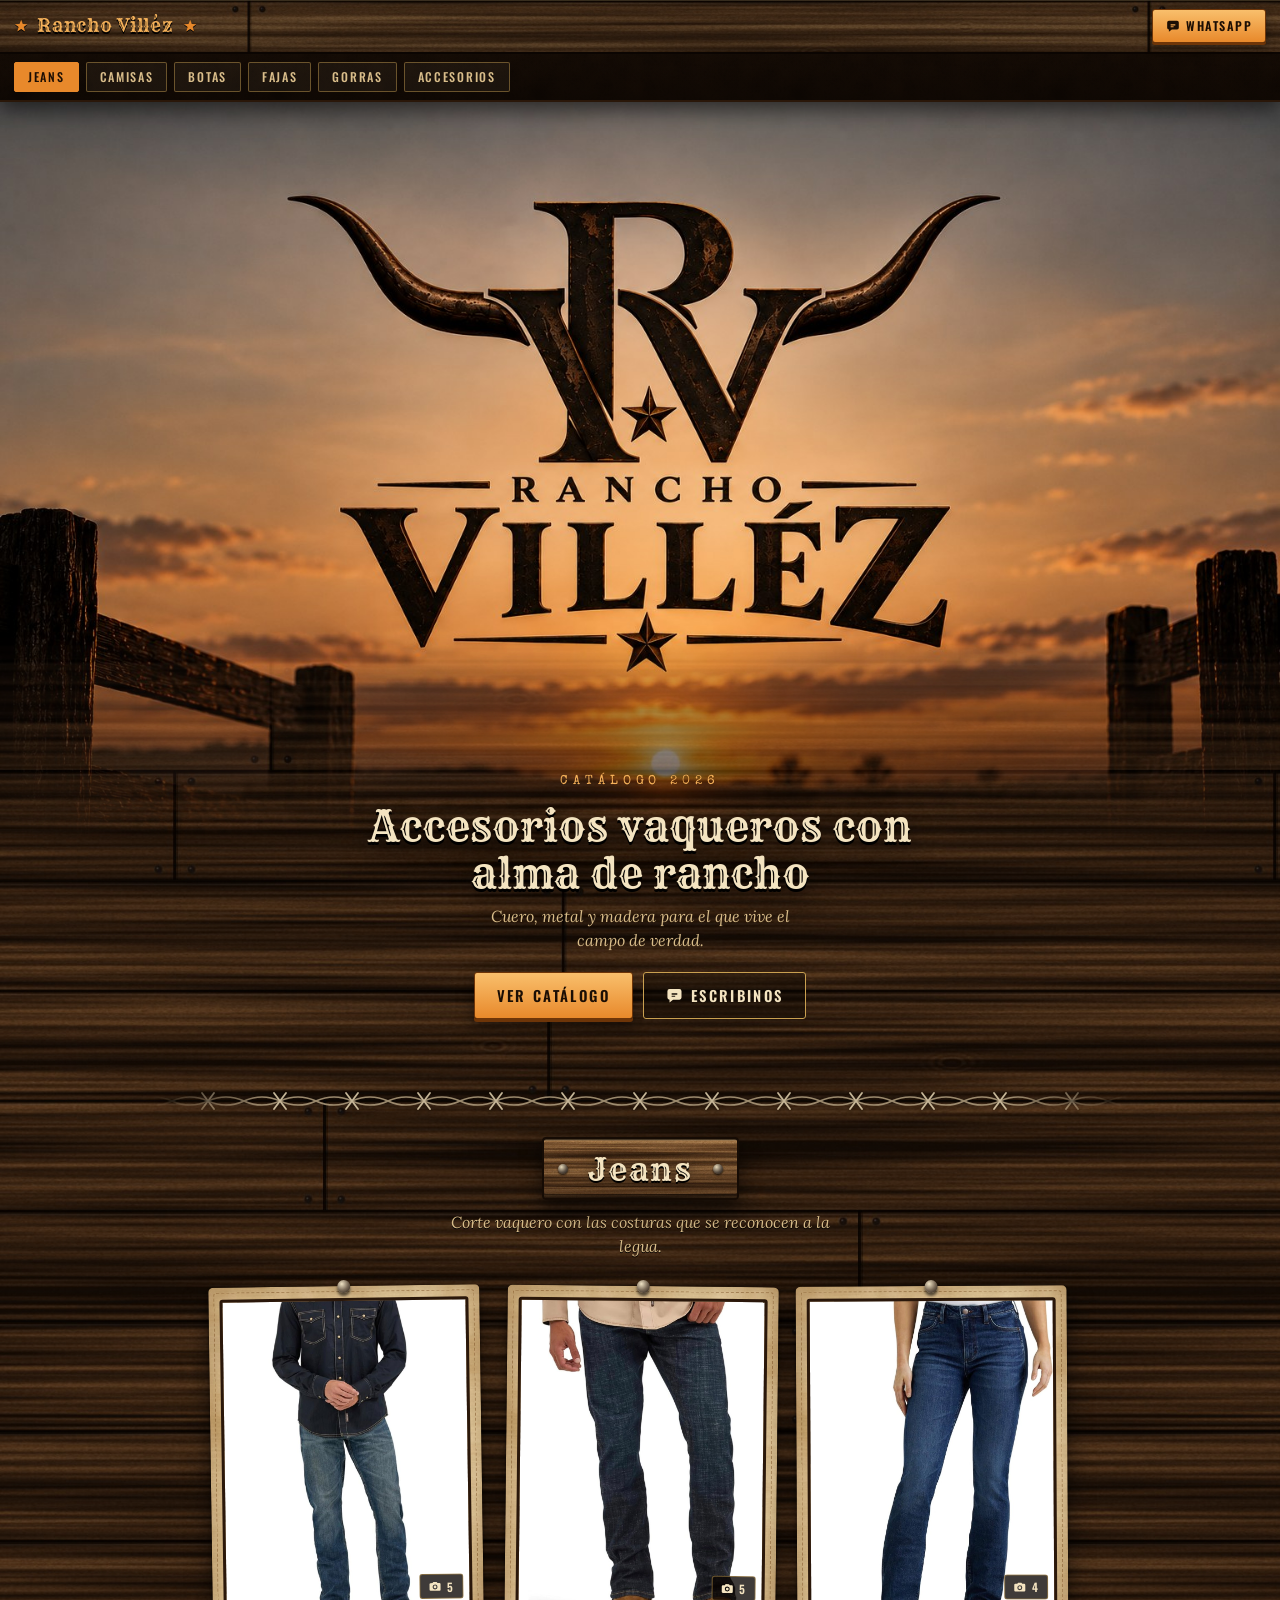
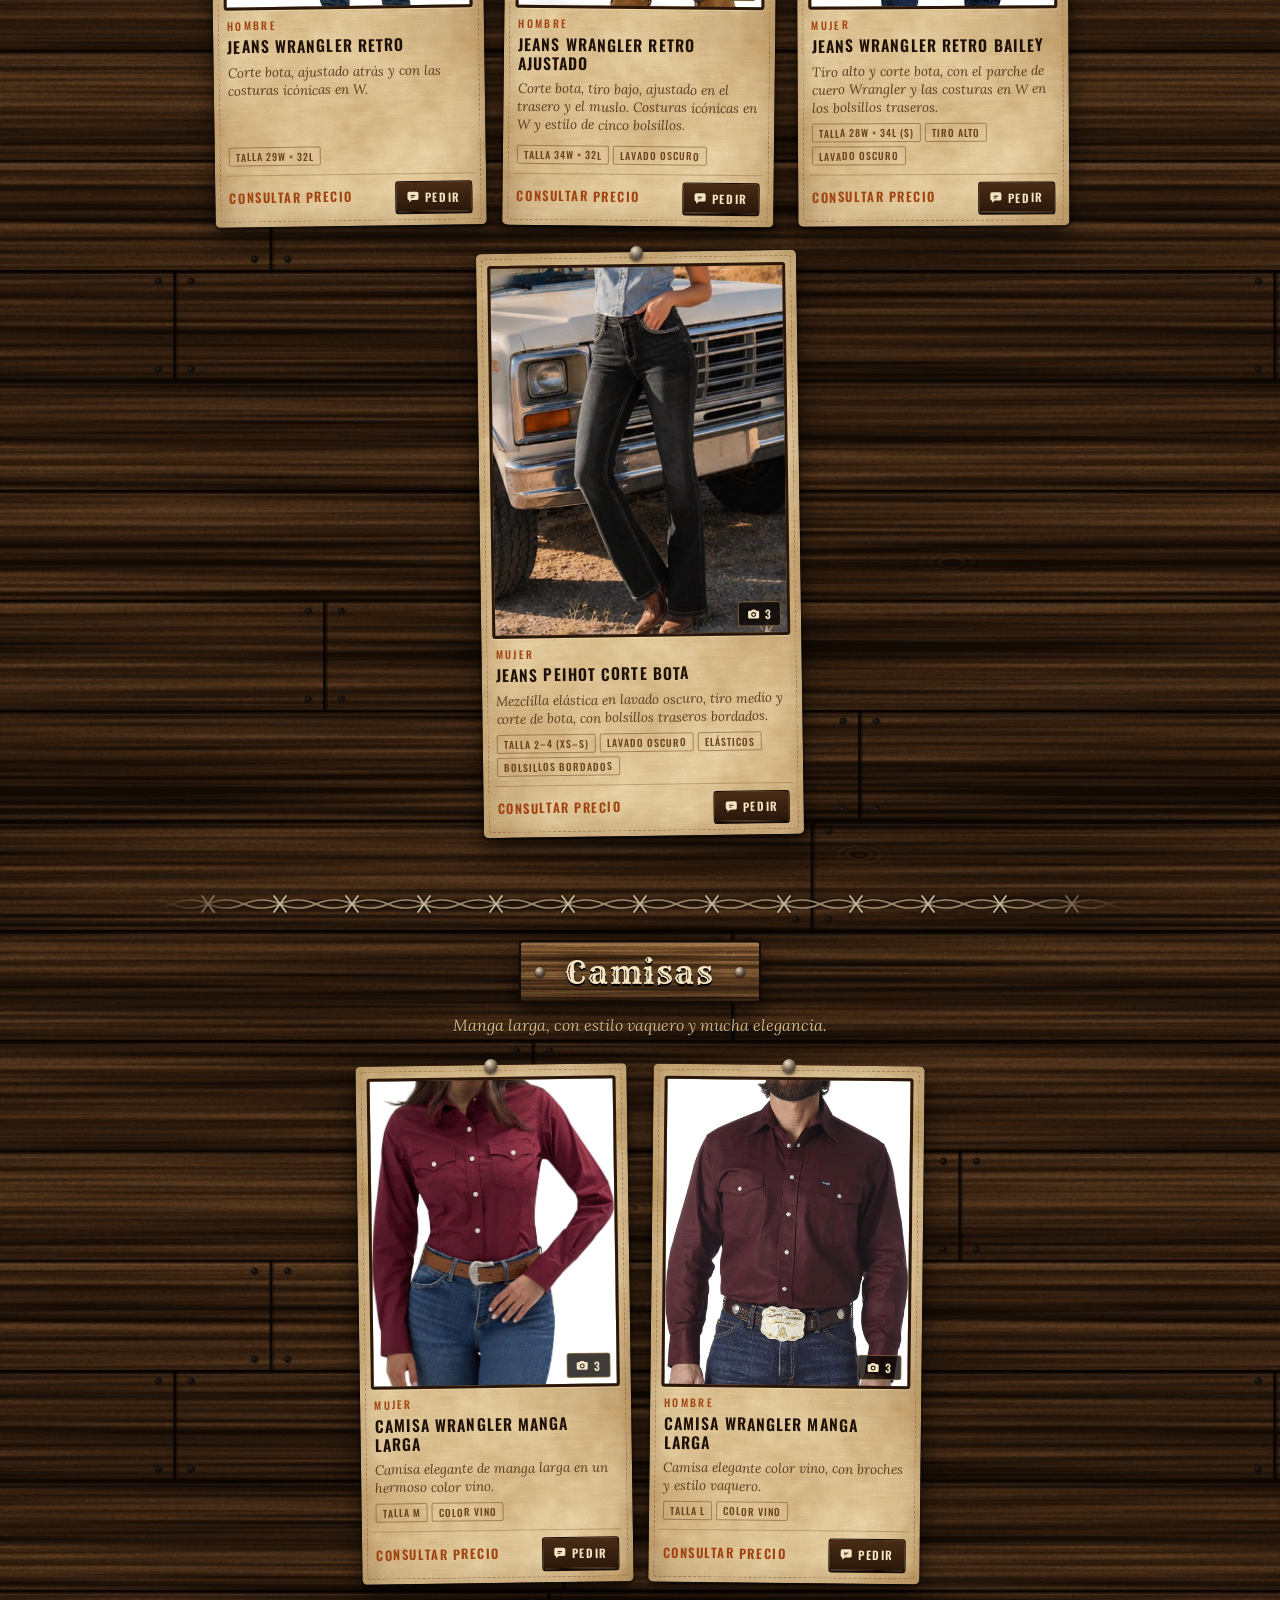
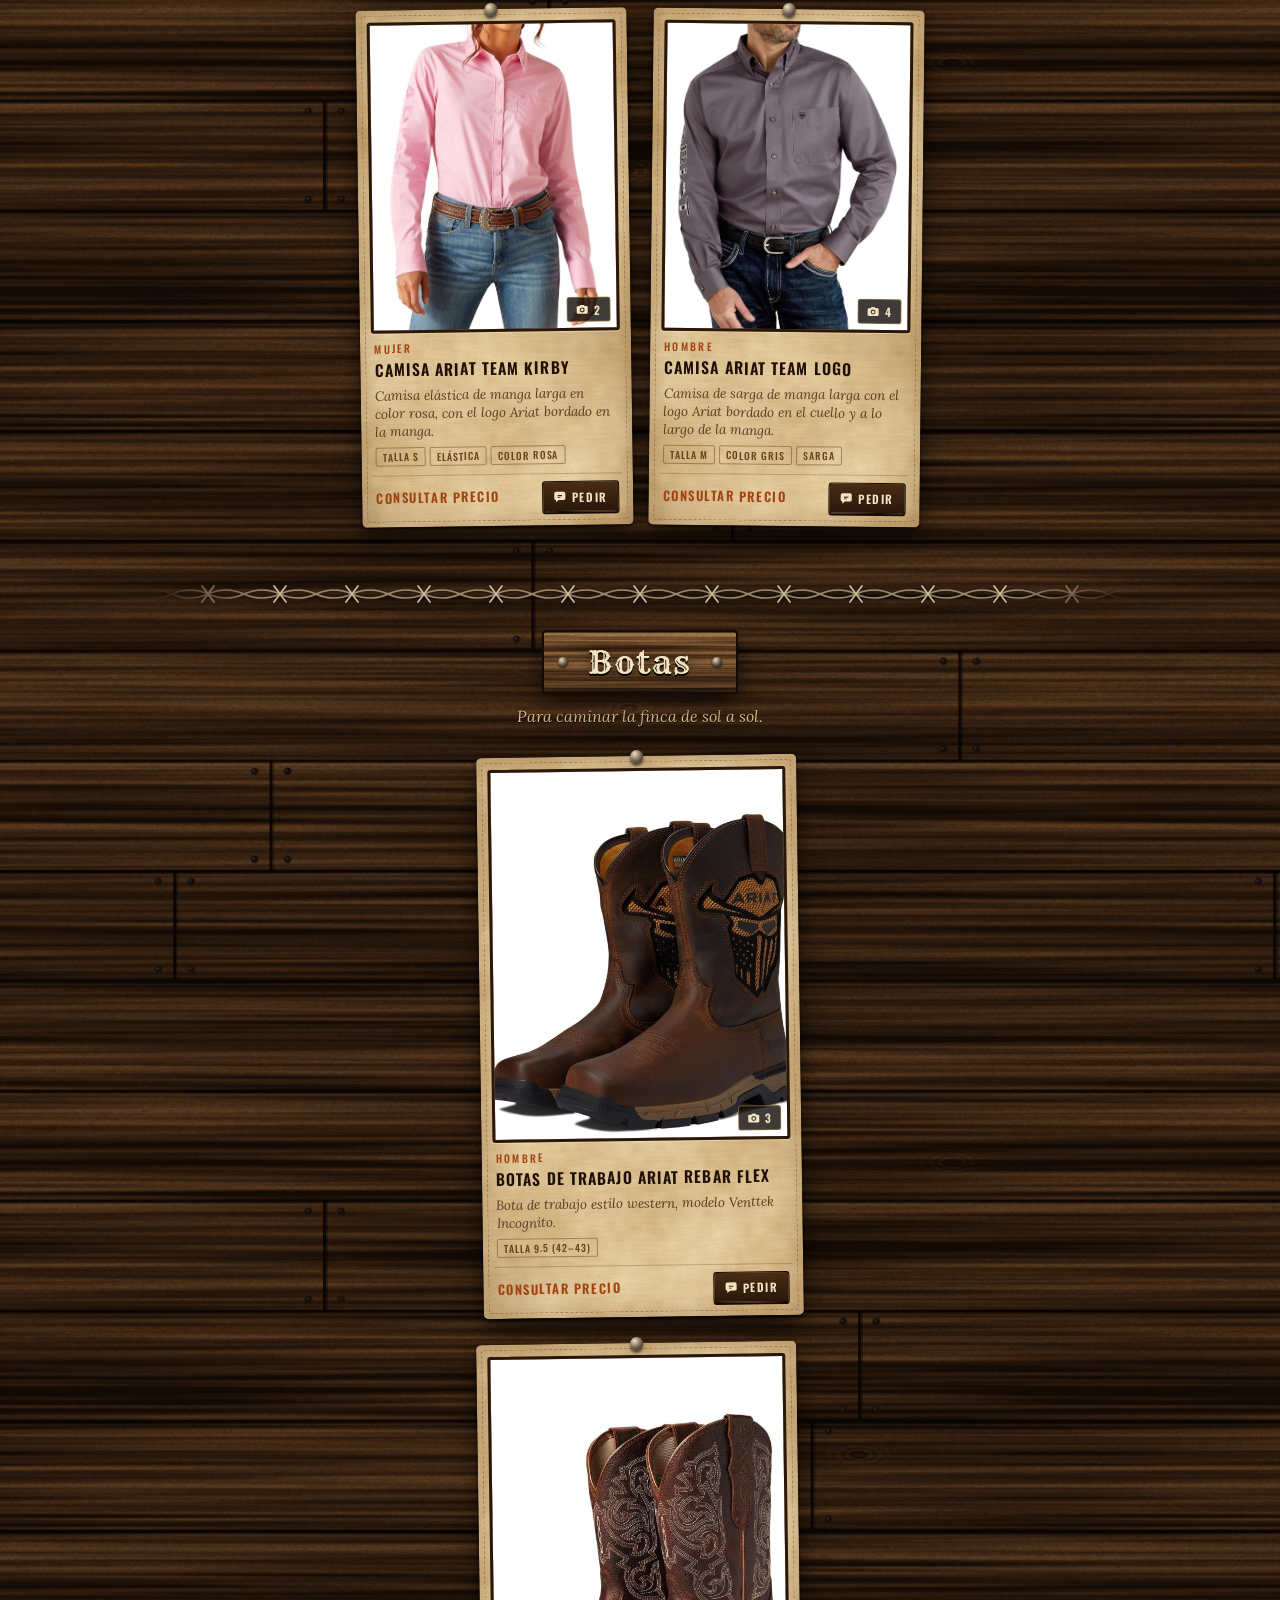
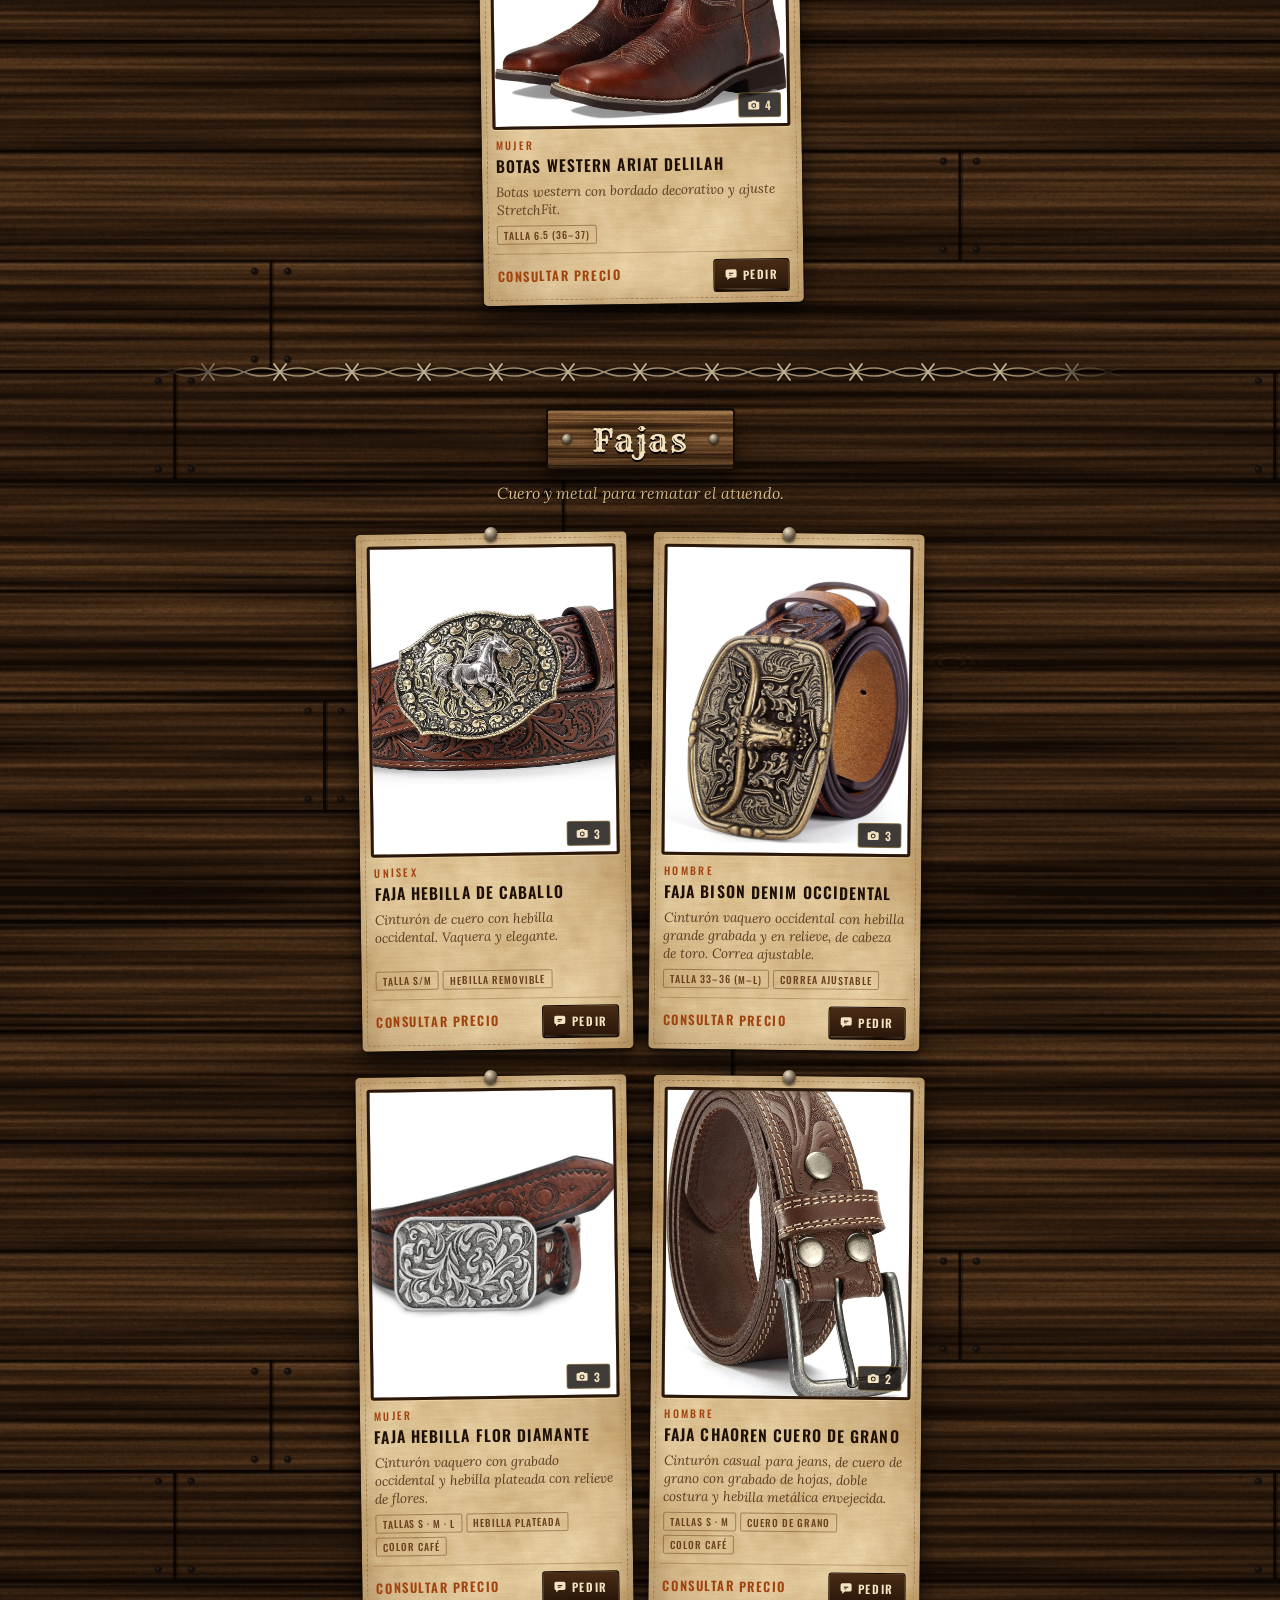
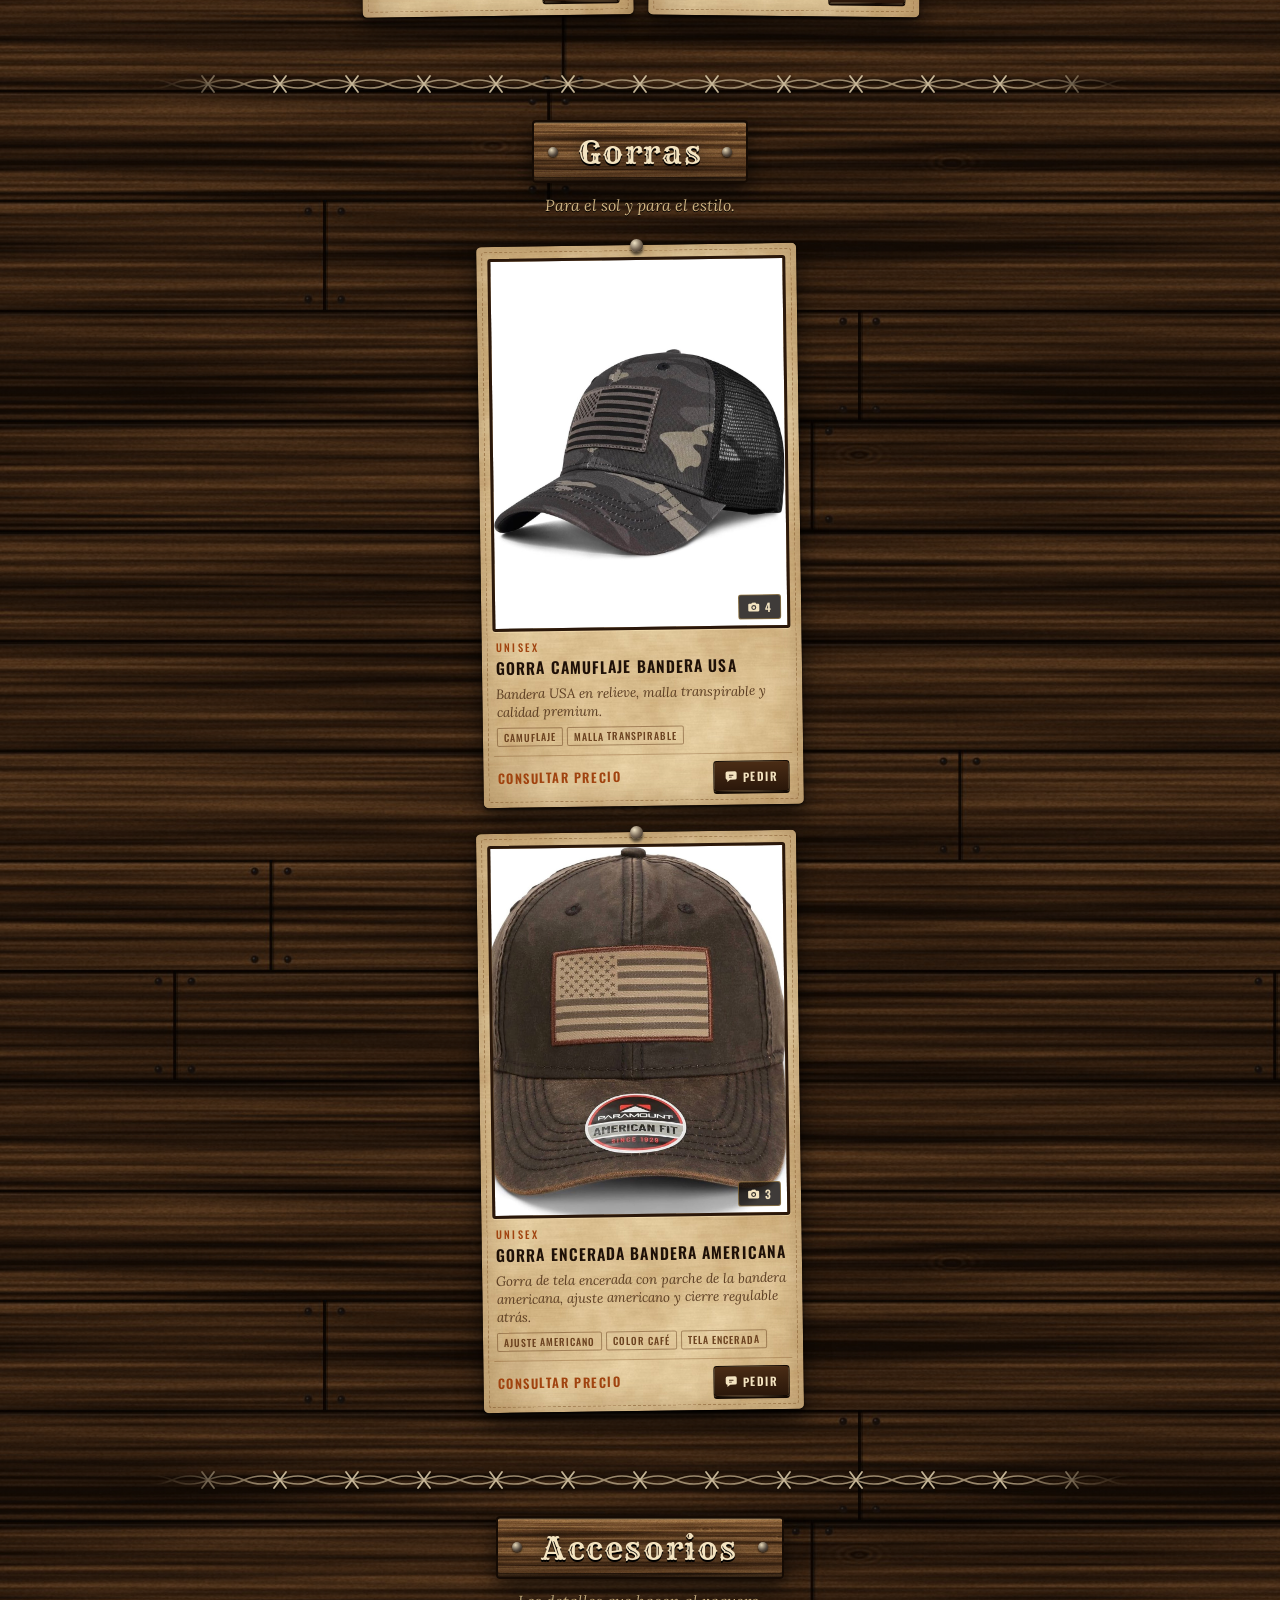
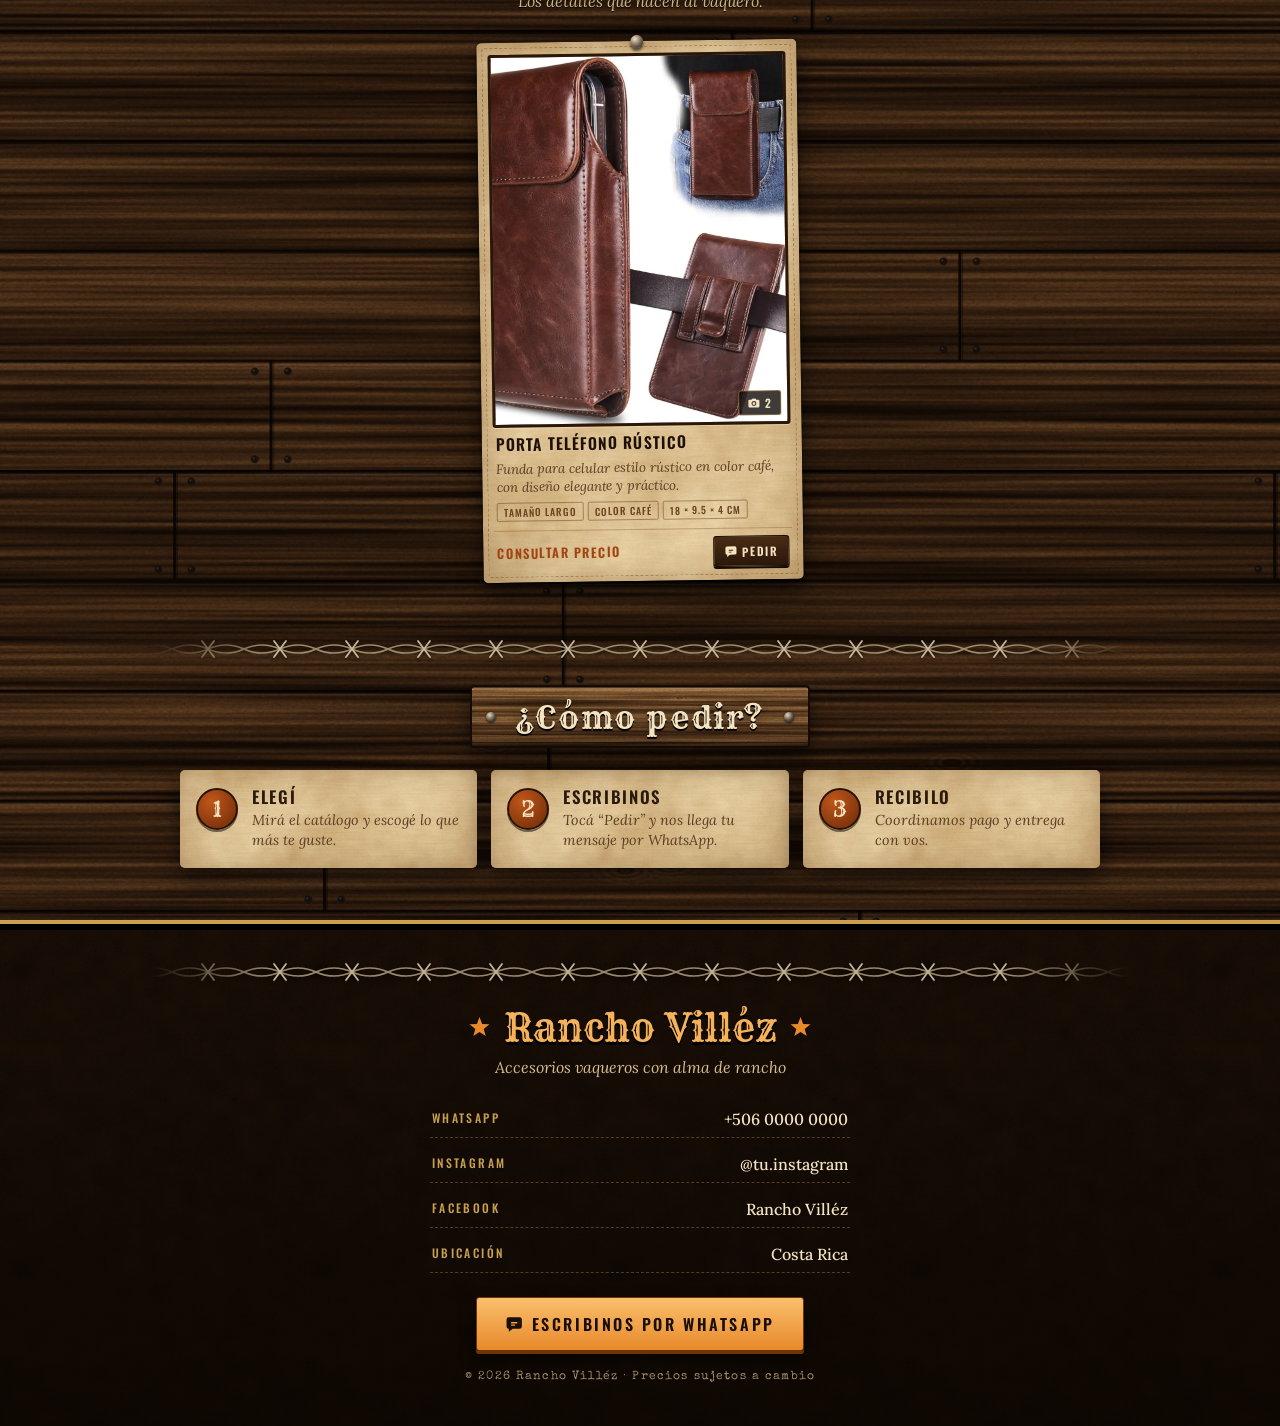
==== index.html @ 0714def3 "catalogo Rancho_Villez_DEV" ====
<!DOCTYPE html>
<html lang="es">
<head>
<meta charset="utf-8">
<meta name="viewport" content="width=device-width, initial-scale=1">
<title>Rancho Villéz · Catálogo de accesorios vaqueros</title>
<meta name="description" content="Accesorios vaqueros con alma de rancho. Catálogo de Rancho Villéz.">
<meta name="theme-color" content="#140b05">
<meta property="og:title" content="Rancho Villéz · Catálogo">
<meta property="og:description" content="Accesorios vaqueros con alma de rancho">
<meta property="og:image" content="assets/img/hero.jpg">
<link rel="preload" href="assets/fonts/rye-latin-400-normal.woff2" as="font" type="font/woff2" crossorigin>
<link rel="stylesheet" href="assets/style.css">
</head>
<body>
<header class="top">
  <div class="bar">
    <a class="brand" href="#inicio"><svg class="i-star" viewBox="-11 -11 22 22" aria-hidden="true"><polygon points="0.0,-10.0 2.5,-3.4 9.5,-3.1 4.0,1.3 5.9,8.1 0.0,4.2 -5.9,8.1 -4.0,1.3 -9.5,-3.1 -2.5,-3.4"/></svg><span>Rancho Villéz</span><svg class="i-star" viewBox="-11 -11 22 22" aria-hidden="true"><polygon points="0.0,-10.0 2.5,-3.4 9.5,-3.1 4.0,1.3 5.9,8.1 0.0,4.2 -5.9,8.1 -4.0,1.3 -9.5,-3.1 -2.5,-3.4"/></svg></a>
    <a class="wa-mini" href="https://wa.me/50600000000?text=Hola%20Rancho%20Vill%C3%A9z%2C%20quisiera%20m%C3%A1s%20informaci%C3%B3n" target="_blank" rel="noopener"><svg class="i-chat" viewBox="0 0 24 24" aria-hidden="true"><path d="M5 3h14a3 3 0 0 1 3 3v9a3 3 0 0 1-3 3H10l-5 4v-4a3 3 0 0 1-3-3V6a3 3 0 0 1 3-3Zm3 6v2h8V9H8Zm0 3.500V14h5v-1.500H8Z"/></svg><span>WhatsApp</span></a>
  </div>
  <nav class="chips" aria-label="Categorías"><a href="#jeans">Jeans</a><a href="#camisas">Camisas</a><a href="#botas">Botas</a><a href="#fajas">Fajas</a><a href="#gorras">Gorras</a><a href="#accesorios">Accesorios</a></nav>
</header>

<main id="inicio">
  <section class="hero">
    <h1 class="sr">Rancho Villéz</h1>
    <img src="assets/img/hero.jpg" width="1536" height="1024" alt="Logo de Rancho Villéz sobre un atardecer en el rancho">
    <div class="hero-copy">
      <p class="kicker">Catálogo 2026</p>
      <p class="tag">Accesorios vaqueros con alma de rancho</p>
      <p class="intro">Cuero, metal y madera para el que vive el campo de verdad.</p>
      <div class="cta">
        <a class="btn primary" href="#jeans">Ver catálogo</a>
        <a class="btn ghost" href="https://wa.me/50600000000?text=Hola%20Rancho%20Vill%C3%A9z%2C%20quisiera%20m%C3%A1s%20informaci%C3%B3n" target="_blank" rel="noopener"><svg class="i-chat" viewBox="0 0 24 24" aria-hidden="true"><path d="M5 3h14a3 3 0 0 1 3 3v9a3 3 0 0 1-3 3H10l-5 4v-4a3 3 0 0 1-3-3V6a3 3 0 0 1 3-3Zm3 6v2h8V9H8Zm0 3.500V14h5v-1.500H8Z"/></svg>Escribinos</a>
      </div>
      <p class="cover-index" aria-hidden="true">Jeans ★ Camisas ★ Botas ★ Fajas ★ Gorras ★ Accesorios</p>
      <div class="cover-contact" aria-hidden="true">
        <div class="wire"></div>
        <ul>
        <li><span>WhatsApp</span><a href="https://wa.me/50600000000?text=Hola%20Rancho%20Vill%C3%A9z%2C%20quisiera%20m%C3%A1s%20informaci%C3%B3n" target="_blank" rel="noopener">+506 0000 0000</a></li>
        <li><span>Instagram</span><b>@tu.instagram</b></li>
        <li><span>Facebook</span><b>Rancho Villéz</b></li>
        <li><span>Ubicación</span><b>Costa Rica</b></li>
        </ul>
      </div>
    </div>
  </section>

  <div class="page">
    <section class="cat" id="jeans">
      <div class="wire" aria-hidden="true"></div>
      <h2 class="sign">Jeans</h2>
      <p class="blurb">Corte vaquero con las costuras que se reconocen a la legua.</p>
      <div class="grid">
      <article class="card" data-imgs='["images/jeans-wrangler-retro-1.jpg", "images/jeans-wrangler-retro-2.jpg", "images/jeans-wrangler-retro-3.jpg", "images/jeans-wrangler-retro-4.jpg", "images/jeans-wrangler-retro-5.jpg"]'>
        <i class="nail"></i>
        <button class="open" type="button" aria-label="Ver fotos de Jeans Wrangler Retro (Hombre)">
          <span class="photo" style="--focus:50% 62%"><img src="images/jeans-wrangler-retro-1.jpg" alt="Jeans Wrangler Retro (Hombre)" loading="lazy"><span class="count"><svg class="i-cam" viewBox="0 0 24 24" aria-hidden="true"><path d="M9 4 7.500 6H4a2 2 0 0 0-2 2v10a2 2 0 0 0 2 2h16a2 2 0 0 0 2-2V8a2 2 0 0 0-2-2h-3.500L15 4H9Zm3 4.500a4.500 4.500 0 1 1 0 9 4.500 4.500 0 0 1 0-9Zm0 2a2.500 2.500 0 1 0 0 5 2.500 2.500 0 0 0 0-5Z"/></svg>5</span></span>
          <span class="who">Hombre</span>
          <h3>Jeans Wrangler Retro</h3>
        </button>
        <p class="desc">Corte bota, ajustado atrás y con las costuras icónicas en W.</p>
        <ul class="opts"><li>Talla 29W × 32L</li></ul>
        <ul class="thumbs" aria-hidden="true"><li><img src="images/jeans-wrangler-retro-2.jpg" alt="" loading="lazy"></li><li><img src="images/jeans-wrangler-retro-3.jpg" alt="" loading="lazy"></li><li><img src="images/jeans-wrangler-retro-4.jpg" alt="" loading="lazy"></li><li><img src="images/jeans-wrangler-retro-5.jpg" alt="" loading="lazy"></li></ul>
        <div class="foot"><span class="price ask">Consultar precio</span>
          <a class="btn-order" href="https://wa.me/50600000000?text=Hola%20Rancho%20Vill%C3%A9z%2C%20me%20interesa%3A%20Jeans%20Wrangler%20Retro%20%28Hombre%29%20%E2%80%93%20Talla%2029W%20%C3%97%2032L" target="_blank" rel="noopener"><svg class="i-chat" viewBox="0 0 24 24" aria-hidden="true"><path d="M5 3h14a3 3 0 0 1 3 3v9a3 3 0 0 1-3 3H10l-5 4v-4a3 3 0 0 1-3-3V6a3 3 0 0 1 3-3Zm3 6v2h8V9H8Zm0 3.500V14h5v-1.500H8Z"/></svg>Pedir</a>
        </div>
      </article>
      <article class="card" data-imgs='["images/jeans-wrangler-retro-oscuro-1.jpg", "images/jeans-wrangler-retro-oscuro-2.jpg", "images/jeans-wrangler-retro-oscuro-3.jpg", "images/jeans-wrangler-retro-oscuro-4.jpg", "images/jeans-wrangler-retro-oscuro-5.jpg"]'>
        <i class="nail"></i>
        <button class="open" type="button" aria-label="Ver fotos de Jeans Wrangler Retro Ajustado (Hombre)">
          <span class="photo" style="--focus:50% 62%"><img src="images/jeans-wrangler-retro-oscuro-1.jpg" alt="Jeans Wrangler Retro Ajustado (Hombre)" loading="lazy"><span class="count"><svg class="i-cam" viewBox="0 0 24 24" aria-hidden="true"><path d="M9 4 7.500 6H4a2 2 0 0 0-2 2v10a2 2 0 0 0 2 2h16a2 2 0 0 0 2-2V8a2 2 0 0 0-2-2h-3.500L15 4H9Zm3 4.500a4.500 4.500 0 1 1 0 9 4.500 4.500 0 0 1 0-9Zm0 2a2.500 2.500 0 1 0 0 5 2.500 2.500 0 0 0 0-5Z"/></svg>5</span></span>
          <span class="who">Hombre</span>
          <h3>Jeans Wrangler Retro Ajustado</h3>
        </button>
        <p class="desc">Corte bota, tiro bajo, ajustado en el trasero y el muslo. Costuras icónicas en W y estilo de cinco bolsillos.</p>
        <ul class="opts"><li>Talla 34W × 32L</li><li>Lavado oscuro</li></ul>
        <ul class="thumbs" aria-hidden="true"><li><img src="images/jeans-wrangler-retro-oscuro-2.jpg" alt="" loading="lazy"></li><li><img src="images/jeans-wrangler-retro-oscuro-3.jpg" alt="" loading="lazy"></li><li><img src="images/jeans-wrangler-retro-oscuro-4.jpg" alt="" loading="lazy"></li><li><img src="images/jeans-wrangler-retro-oscuro-5.jpg" alt="" loading="lazy"></li></ul>
        <div class="foot"><span class="price ask">Consultar precio</span>
          <a class="btn-order" href="https://wa.me/50600000000?text=Hola%20Rancho%20Vill%C3%A9z%2C%20me%20interesa%3A%20Jeans%20Wrangler%20Retro%20Ajustado%20%28Hombre%29%20%E2%80%93%20Talla%2034W%20%C3%97%2032L%2C%20Lavado%20oscuro" target="_blank" rel="noopener"><svg class="i-chat" viewBox="0 0 24 24" aria-hidden="true"><path d="M5 3h14a3 3 0 0 1 3 3v9a3 3 0 0 1-3 3H10l-5 4v-4a3 3 0 0 1-3-3V6a3 3 0 0 1 3-3Zm3 6v2h8V9H8Zm0 3.500V14h5v-1.500H8Z"/></svg>Pedir</a>
        </div>
      </article>
      <article class="card" data-imgs='["images/jeans-wrangler-bailey-1.jpg", "images/jeans-wrangler-bailey-2.jpg", "images/jeans-wrangler-bailey-3.jpg", "images/jeans-wrangler-bailey-4.jpg"]'>
        <i class="nail"></i>
        <button class="open" type="button" aria-label="Ver fotos de Jeans Wrangler Retro Bailey (Mujer)">
          <span class="photo" style="--focus:50% 22%"><img src="images/jeans-wrangler-bailey-1.jpg" alt="Jeans Wrangler Retro Bailey (Mujer)" loading="lazy"><span class="count"><svg class="i-cam" viewBox="0 0 24 24" aria-hidden="true"><path d="M9 4 7.500 6H4a2 2 0 0 0-2 2v10a2 2 0 0 0 2 2h16a2 2 0 0 0 2-2V8a2 2 0 0 0-2-2h-3.500L15 4H9Zm3 4.500a4.500 4.500 0 1 1 0 9 4.500 4.500 0 0 1 0-9Zm0 2a2.500 2.500 0 1 0 0 5 2.500 2.500 0 0 0 0-5Z"/></svg>4</span></span>
          <span class="who">Mujer</span>
          <h3>Jeans Wrangler Retro Bailey</h3>
        </button>
        <p class="desc">Tiro alto y corte bota, con el parche de cuero Wrangler y las costuras en W en los bolsillos traseros.</p>
        <ul class="opts"><li>Talla 28W × 34L (S)</li><li>Tiro alto</li><li>Lavado oscuro</li></ul>
        <ul class="thumbs" aria-hidden="true"><li><img src="images/jeans-wrangler-bailey-2.jpg" alt="" loading="lazy"></li><li><img src="images/jeans-wrangler-bailey-3.jpg" alt="" loading="lazy"></li><li><img src="images/jeans-wrangler-bailey-4.jpg" alt="" loading="lazy"></li></ul>
        <div class="foot"><span class="price ask">Consultar precio</span>
          <a class="btn-order" href="https://wa.me/50600000000?text=Hola%20Rancho%20Vill%C3%A9z%2C%20me%20interesa%3A%20Jeans%20Wrangler%20Retro%20Bailey%20%28Mujer%29%20%E2%80%93%20Talla%2028W%20%C3%97%2034L%20%28S%29%2C%20Tiro%20alto%2C%20Lavado%20oscuro" target="_blank" rel="noopener"><svg class="i-chat" viewBox="0 0 24 24" aria-hidden="true"><path d="M5 3h14a3 3 0 0 1 3 3v9a3 3 0 0 1-3 3H10l-5 4v-4a3 3 0 0 1-3-3V6a3 3 0 0 1 3-3Zm3 6v2h8V9H8Zm0 3.500V14h5v-1.500H8Z"/></svg>Pedir</a>
        </div>
      </article>
      </div>
    </section>
  </div>
  <div class="page">
    <section class="cat cont">
      <div class="wire" aria-hidden="true"></div>
      <h2 class="sign">Jeans<span class="cont-tag"> · continuación</span></h2>
      <p class="blurb">Corte vaquero con las costuras que se reconocen a la legua.</p>
      <div class="grid">
      <article class="card" data-imgs='["images/jeans-peihot-bordado-1.jpg", "images/jeans-peihot-bordado-2.jpg", "images/jeans-peihot-bordado-3.jpg"]'>
        <i class="nail"></i>
        <button class="open" type="button" aria-label="Ver fotos de Jeans Peihot Corte Bota (Mujer)">
          <span class="photo" style="--focus:50% 40%"><img src="images/jeans-peihot-bordado-1.jpg" alt="Jeans Peihot Corte Bota (Mujer)" loading="lazy"><span class="count"><svg class="i-cam" viewBox="0 0 24 24" aria-hidden="true"><path d="M9 4 7.500 6H4a2 2 0 0 0-2 2v10a2 2 0 0 0 2 2h16a2 2 0 0 0 2-2V8a2 2 0 0 0-2-2h-3.500L15 4H9Zm3 4.500a4.500 4.500 0 1 1 0 9 4.500 4.500 0 0 1 0-9Zm0 2a2.500 2.500 0 1 0 0 5 2.500 2.500 0 0 0 0-5Z"/></svg>3</span></span>
          <span class="who">Mujer</span>
          <h3>Jeans Peihot Corte Bota</h3>
        </button>
        <p class="desc">Mezclilla elástica en lavado oscuro, tiro medio y corte de bota, con bolsillos traseros bordados.</p>
        <ul class="opts"><li>Talla 2–4 (XS–S)</li><li>Lavado oscuro</li><li>Elásticos</li><li>Bolsillos bordados</li></ul>
        <ul class="thumbs" aria-hidden="true"><li><img src="images/jeans-peihot-bordado-2.jpg" alt="" loading="lazy"></li><li><img src="images/jeans-peihot-bordado-3.jpg" alt="" loading="lazy"></li></ul>
        <div class="foot"><span class="price ask">Consultar precio</span>
          <a class="btn-order" href="https://wa.me/50600000000?text=Hola%20Rancho%20Vill%C3%A9z%2C%20me%20interesa%3A%20Jeans%20Peihot%20Corte%20Bota%20%28Mujer%29%20%E2%80%93%20Talla%202%E2%80%934%20%28XS%E2%80%93S%29%2C%20Lavado%20oscuro%2C%20El%C3%A1sticos%2C%20Bolsillos%20bordados" target="_blank" rel="noopener"><svg class="i-chat" viewBox="0 0 24 24" aria-hidden="true"><path d="M5 3h14a3 3 0 0 1 3 3v9a3 3 0 0 1-3 3H10l-5 4v-4a3 3 0 0 1-3-3V6a3 3 0 0 1 3-3Zm3 6v2h8V9H8Zm0 3.500V14h5v-1.500H8Z"/></svg>Pedir</a>
        </div>
      </article>
      </div>
    </section>
    <section class="cat" id="camisas">
      <div class="wire" aria-hidden="true"></div>
      <h2 class="sign">Camisas</h2>
      <p class="blurb">Manga larga, con estilo vaquero y mucha elegancia.</p>
      <div class="grid">
      <article class="card" data-imgs='["images/camisa-mujer-vino-1.jpg", "images/camisa-mujer-vino-2.jpg", "images/camisa-mujer-vino-3.jpg"]'>
        <i class="nail"></i>
        <button class="open" type="button" aria-label="Ver fotos de Camisa Wrangler Manga Larga (Mujer)">
          <span class="photo" style="--focus:50% 30%"><img src="images/camisa-mujer-vino-1.jpg" alt="Camisa Wrangler Manga Larga (Mujer)" loading="lazy"><span class="count"><svg class="i-cam" viewBox="0 0 24 24" aria-hidden="true"><path d="M9 4 7.500 6H4a2 2 0 0 0-2 2v10a2 2 0 0 0 2 2h16a2 2 0 0 0 2-2V8a2 2 0 0 0-2-2h-3.500L15 4H9Zm3 4.500a4.500 4.500 0 1 1 0 9 4.500 4.500 0 0 1 0-9Zm0 2a2.500 2.500 0 1 0 0 5 2.500 2.500 0 0 0 0-5Z"/></svg>3</span></span>
          <span class="who">Mujer</span>
          <h3>Camisa Wrangler Manga Larga</h3>
        </button>
        <p class="desc">Camisa elegante de manga larga en un hermoso color vino.</p>
        <ul class="opts"><li>Talla M</li><li>Color vino</li></ul>
        <ul class="thumbs" aria-hidden="true"><li><img src="images/camisa-mujer-vino-2.jpg" alt="" loading="lazy"></li><li><img src="images/camisa-mujer-vino-3.jpg" alt="" loading="lazy"></li></ul>
        <div class="foot"><span class="price ask">Consultar precio</span>
          <a class="btn-order" href="https://wa.me/50600000000?text=Hola%20Rancho%20Vill%C3%A9z%2C%20me%20interesa%3A%20Camisa%20Wrangler%20Manga%20Larga%20%28Mujer%29%20%E2%80%93%20Talla%20M%2C%20Color%20vino" target="_blank" rel="noopener"><svg class="i-chat" viewBox="0 0 24 24" aria-hidden="true"><path d="M5 3h14a3 3 0 0 1 3 3v9a3 3 0 0 1-3 3H10l-5 4v-4a3 3 0 0 1-3-3V6a3 3 0 0 1 3-3Zm3 6v2h8V9H8Zm0 3.500V14h5v-1.500H8Z"/></svg>Pedir</a>
        </div>
      </article>
      <article class="card" data-imgs='["images/camisa-hombre-vino-1.jpg", "images/camisa-hombre-vino-2.jpg", "images/camisa-hombre-vino-3.jpg"]'>
        <i class="nail"></i>
        <button class="open" type="button" aria-label="Ver fotos de Camisa Wrangler Manga Larga (Hombre)">
          <span class="photo" style="--focus:50% 25%"><img src="images/camisa-hombre-vino-1.jpg" alt="Camisa Wrangler Manga Larga (Hombre)" loading="lazy"><span class="count"><svg class="i-cam" viewBox="0 0 24 24" aria-hidden="true"><path d="M9 4 7.500 6H4a2 2 0 0 0-2 2v10a2 2 0 0 0 2 2h16a2 2 0 0 0 2-2V8a2 2 0 0 0-2-2h-3.500L15 4H9Zm3 4.500a4.500 4.500 0 1 1 0 9 4.500 4.500 0 0 1 0-9Zm0 2a2.500 2.500 0 1 0 0 5 2.500 2.500 0 0 0 0-5Z"/></svg>3</span></span>
          <span class="who">Hombre</span>
          <h3>Camisa Wrangler Manga Larga</h3>
        </button>
        <p class="desc">Camisa elegante color vino, con broches y estilo vaquero.</p>
        <ul class="opts"><li>Talla L</li><li>Color vino</li></ul>
        <ul class="thumbs" aria-hidden="true"><li><img src="images/camisa-hombre-vino-2.jpg" alt="" loading="lazy"></li><li><img src="images/camisa-hombre-vino-3.jpg" alt="" loading="lazy"></li></ul>
        <div class="foot"><span class="price ask">Consultar precio</span>
          <a class="btn-order" href="https://wa.me/50600000000?text=Hola%20Rancho%20Vill%C3%A9z%2C%20me%20interesa%3A%20Camisa%20Wrangler%20Manga%20Larga%20%28Hombre%29%20%E2%80%93%20Talla%20L%2C%20Color%20vino" target="_blank" rel="noopener"><svg class="i-chat" viewBox="0 0 24 24" aria-hidden="true"><path d="M5 3h14a3 3 0 0 1 3 3v9a3 3 0 0 1-3 3H10l-5 4v-4a3 3 0 0 1-3-3V6a3 3 0 0 1 3-3Zm3 6v2h8V9H8Zm0 3.500V14h5v-1.500H8Z"/></svg>Pedir</a>
        </div>
      </article>
      </div>
    </section>
  </div>
  <div class="page">
    <section class="cat cont">
      <div class="wire" aria-hidden="true"></div>
      <h2 class="sign">Camisas<span class="cont-tag"> · continuación</span></h2>
      <p class="blurb">Manga larga, con estilo vaquero y mucha elegancia.</p>
      <div class="grid">
      <article class="card" data-imgs='["images/camisa-ariat-rosa-1.jpg", "images/camisa-ariat-rosa-2.jpg"]'>
        <i class="nail"></i>
        <button class="open" type="button" aria-label="Ver fotos de Camisa Ariat Team Kirby (Mujer)">
          <span class="photo" style="--focus:50% 30%"><img src="images/camisa-ariat-rosa-1.jpg" alt="Camisa Ariat Team Kirby (Mujer)" loading="lazy"><span class="count"><svg class="i-cam" viewBox="0 0 24 24" aria-hidden="true"><path d="M9 4 7.500 6H4a2 2 0 0 0-2 2v10a2 2 0 0 0 2 2h16a2 2 0 0 0 2-2V8a2 2 0 0 0-2-2h-3.500L15 4H9Zm3 4.500a4.500 4.500 0 1 1 0 9 4.500 4.500 0 0 1 0-9Zm0 2a2.500 2.500 0 1 0 0 5 2.500 2.500 0 0 0 0-5Z"/></svg>2</span></span>
          <span class="who">Mujer</span>
          <h3>Camisa Ariat Team Kirby</h3>
        </button>
        <p class="desc">Camisa elástica de manga larga en color rosa, con el logo Ariat bordado en la manga.</p>
        <ul class="opts"><li>Talla S</li><li>Elástica</li><li>Color rosa</li></ul>
        <ul class="thumbs" aria-hidden="true"><li><img src="images/camisa-ariat-rosa-2.jpg" alt="" loading="lazy"></li></ul>
        <div class="foot"><span class="price ask">Consultar precio</span>
          <a class="btn-order" href="https://wa.me/50600000000?text=Hola%20Rancho%20Vill%C3%A9z%2C%20me%20interesa%3A%20Camisa%20Ariat%20Team%20Kirby%20%28Mujer%29%20%E2%80%93%20Talla%20S%2C%20El%C3%A1stica%2C%20Color%20rosa" target="_blank" rel="noopener"><svg class="i-chat" viewBox="0 0 24 24" aria-hidden="true"><path d="M5 3h14a3 3 0 0 1 3 3v9a3 3 0 0 1-3 3H10l-5 4v-4a3 3 0 0 1-3-3V6a3 3 0 0 1 3-3Zm3 6v2h8V9H8Zm0 3.500V14h5v-1.500H8Z"/></svg>Pedir</a>
        </div>
      </article>
      <article class="card" data-imgs='["images/camisa-ariat-team-logo-1.jpg", "images/camisa-ariat-team-logo-2.jpg", "images/camisa-ariat-team-logo-3.jpg", "images/camisa-ariat-team-logo-4.jpg"]'>
        <i class="nail"></i>
        <button class="open" type="button" aria-label="Ver fotos de Camisa Ariat Team Logo (Hombre)">
          <span class="photo" style="--focus:50% 30%"><img src="images/camisa-ariat-team-logo-1.jpg" alt="Camisa Ariat Team Logo (Hombre)" loading="lazy"><span class="count"><svg class="i-cam" viewBox="0 0 24 24" aria-hidden="true"><path d="M9 4 7.500 6H4a2 2 0 0 0-2 2v10a2 2 0 0 0 2 2h16a2 2 0 0 0 2-2V8a2 2 0 0 0-2-2h-3.500L15 4H9Zm3 4.500a4.500 4.500 0 1 1 0 9 4.500 4.500 0 0 1 0-9Zm0 2a2.500 2.500 0 1 0 0 5 2.500 2.500 0 0 0 0-5Z"/></svg>4</span></span>
          <span class="who">Hombre</span>
          <h3>Camisa Ariat Team Logo</h3>
        </button>
        <p class="desc">Camisa de sarga de manga larga con el logo Ariat bordado en el cuello y a lo largo de la manga.</p>
        <ul class="opts"><li>Talla M</li><li>Color gris</li><li>Sarga</li></ul>
        <ul class="thumbs" aria-hidden="true"><li><img src="images/camisa-ariat-team-logo-2.jpg" alt="" loading="lazy"></li><li><img src="images/camisa-ariat-team-logo-3.jpg" alt="" loading="lazy"></li><li><img src="images/camisa-ariat-team-logo-4.jpg" alt="" loading="lazy"></li></ul>
        <div class="foot"><span class="price ask">Consultar precio</span>
          <a class="btn-order" href="https://wa.me/50600000000?text=Hola%20Rancho%20Vill%C3%A9z%2C%20me%20interesa%3A%20Camisa%20Ariat%20Team%20Logo%20%28Hombre%29%20%E2%80%93%20Talla%20M%2C%20Color%20gris%2C%20Sarga" target="_blank" rel="noopener"><svg class="i-chat" viewBox="0 0 24 24" aria-hidden="true"><path d="M5 3h14a3 3 0 0 1 3 3v9a3 3 0 0 1-3 3H10l-5 4v-4a3 3 0 0 1-3-3V6a3 3 0 0 1 3-3Zm3 6v2h8V9H8Zm0 3.500V14h5v-1.500H8Z"/></svg>Pedir</a>
        </div>
      </article>
      </div>
    </section>
    <section class="cat" id="botas">
      <div class="wire" aria-hidden="true"></div>
      <h2 class="sign">Botas</h2>
      <p class="blurb">Para caminar la finca de sol a sol.</p>
      <div class="grid">
      <article class="card" data-imgs='["images/botas-ariat-rebar-flex-1.jpg", "images/botas-ariat-rebar-flex-2.jpg", "images/botas-ariat-rebar-flex-3.jpg"]'>
        <i class="nail"></i>
        <button class="open" type="button" aria-label="Ver fotos de Botas de Trabajo Ariat Rebar Flex (Hombre)">
          <span class="photo" style="--focus:50% 55%"><img src="images/botas-ariat-rebar-flex-1.jpg" alt="Botas de Trabajo Ariat Rebar Flex (Hombre)" loading="lazy"><span class="count"><svg class="i-cam" viewBox="0 0 24 24" aria-hidden="true"><path d="M9 4 7.500 6H4a2 2 0 0 0-2 2v10a2 2 0 0 0 2 2h16a2 2 0 0 0 2-2V8a2 2 0 0 0-2-2h-3.500L15 4H9Zm3 4.500a4.500 4.500 0 1 1 0 9 4.500 4.500 0 0 1 0-9Zm0 2a2.500 2.500 0 1 0 0 5 2.500 2.500 0 0 0 0-5Z"/></svg>3</span></span>
          <span class="who">Hombre</span>
          <h3>Botas de Trabajo Ariat Rebar Flex</h3>
        </button>
        <p class="desc">Bota de trabajo estilo western, modelo Venttek Incognito.</p>
        <ul class="opts"><li>Talla 9.5 (42–43)</li></ul>
        <ul class="thumbs" aria-hidden="true"><li><img src="images/botas-ariat-rebar-flex-2.jpg" alt="" loading="lazy"></li><li><img src="images/botas-ariat-rebar-flex-3.jpg" alt="" loading="lazy"></li></ul>
        <div class="foot"><span class="price ask">Consultar precio</span>
          <a class="btn-order" href="https://wa.me/50600000000?text=Hola%20Rancho%20Vill%C3%A9z%2C%20me%20interesa%3A%20Botas%20de%20Trabajo%20Ariat%20Rebar%20Flex%20%28Hombre%29%20%E2%80%93%20Talla%209.5%20%2842%E2%80%9343%29" target="_blank" rel="noopener"><svg class="i-chat" viewBox="0 0 24 24" aria-hidden="true"><path d="M5 3h14a3 3 0 0 1 3 3v9a3 3 0 0 1-3 3H10l-5 4v-4a3 3 0 0 1-3-3V6a3 3 0 0 1 3-3Zm3 6v2h8V9H8Zm0 3.500V14h5v-1.500H8Z"/></svg>Pedir</a>
        </div>
      </article>
      </div>
    </section>
  </div>
  <div class="page">
    <section class="cat cont">
      <div class="wire" aria-hidden="true"></div>
      <h2 class="sign">Botas<span class="cont-tag"> · continuación</span></h2>
      <p class="blurb">Para caminar la finca de sol a sol.</p>
      <div class="grid">
      <article class="card" data-imgs='["images/botas-ariat-delilah-1.jpg", "images/botas-ariat-delilah-2.jpg", "images/botas-ariat-delilah-3.jpg", "images/botas-ariat-delilah-4.jpg"]'>
        <i class="nail"></i>
        <button class="open" type="button" aria-label="Ver fotos de Botas Western Ariat Delilah (Mujer)">
          <span class="photo" style="--focus:50% 55%"><img src="images/botas-ariat-delilah-1.jpg" alt="Botas Western Ariat Delilah (Mujer)" loading="lazy"><span class="count"><svg class="i-cam" viewBox="0 0 24 24" aria-hidden="true"><path d="M9 4 7.500 6H4a2 2 0 0 0-2 2v10a2 2 0 0 0 2 2h16a2 2 0 0 0 2-2V8a2 2 0 0 0-2-2h-3.500L15 4H9Zm3 4.500a4.500 4.500 0 1 1 0 9 4.500 4.500 0 0 1 0-9Zm0 2a2.500 2.500 0 1 0 0 5 2.500 2.500 0 0 0 0-5Z"/></svg>4</span></span>
          <span class="who">Mujer</span>
          <h3>Botas Western Ariat Delilah</h3>
        </button>
        <p class="desc">Botas western con bordado decorativo y ajuste StretchFit.</p>
        <ul class="opts"><li>Talla 6.5 (36–37)</li></ul>
        <ul class="thumbs" aria-hidden="true"><li><img src="images/botas-ariat-delilah-2.jpg" alt="" loading="lazy"></li><li><img src="images/botas-ariat-delilah-3.jpg" alt="" loading="lazy"></li><li><img src="images/botas-ariat-delilah-4.jpg" alt="" loading="lazy"></li></ul>
        <div class="foot"><span class="price ask">Consultar precio</span>
          <a class="btn-order" href="https://wa.me/50600000000?text=Hola%20Rancho%20Vill%C3%A9z%2C%20me%20interesa%3A%20Botas%20Western%20Ariat%20Delilah%20%28Mujer%29%20%E2%80%93%20Talla%206.5%20%2836%E2%80%9337%29" target="_blank" rel="noopener"><svg class="i-chat" viewBox="0 0 24 24" aria-hidden="true"><path d="M5 3h14a3 3 0 0 1 3 3v9a3 3 0 0 1-3 3H10l-5 4v-4a3 3 0 0 1-3-3V6a3 3 0 0 1 3-3Zm3 6v2h8V9H8Zm0 3.500V14h5v-1.500H8Z"/></svg>Pedir</a>
        </div>
      </article>
      </div>
    </section>
    <section class="cat" id="fajas">
      <div class="wire" aria-hidden="true"></div>
      <h2 class="sign">Fajas</h2>
      <p class="blurb">Cuero y metal para rematar el atuendo.</p>
      <div class="grid">
      <article class="card" data-imgs='["images/faja-vaquera-hebilla-caballo-1.jpg", "images/faja-vaquera-hebilla-caballo-2.jpg", "images/faja-vaquera-hebilla-caballo-3.jpg"]'>
        <i class="nail"></i>
        <button class="open" type="button" aria-label="Ver fotos de Faja Hebilla de Caballo (Unisex)">
          <span class="photo"><img src="images/faja-vaquera-hebilla-caballo-1.jpg" alt="Faja Hebilla de Caballo (Unisex)" loading="lazy"><span class="count"><svg class="i-cam" viewBox="0 0 24 24" aria-hidden="true"><path d="M9 4 7.500 6H4a2 2 0 0 0-2 2v10a2 2 0 0 0 2 2h16a2 2 0 0 0 2-2V8a2 2 0 0 0-2-2h-3.500L15 4H9Zm3 4.500a4.500 4.500 0 1 1 0 9 4.500 4.500 0 0 1 0-9Zm0 2a2.500 2.500 0 1 0 0 5 2.500 2.500 0 0 0 0-5Z"/></svg>3</span></span>
          <span class="who">Unisex</span>
          <h3>Faja Hebilla de Caballo</h3>
        </button>
        <p class="desc">Cinturón de cuero con hebilla occidental. Vaquera y elegante.</p>
        <ul class="opts"><li>Talla S/M</li><li>Hebilla removible</li></ul>
        <ul class="thumbs" aria-hidden="true"><li><img src="images/faja-vaquera-hebilla-caballo-2.jpg" alt="" loading="lazy"></li><li><img src="images/faja-vaquera-hebilla-caballo-3.jpg" alt="" loading="lazy"></li></ul>
        <div class="foot"><span class="price ask">Consultar precio</span>
          <a class="btn-order" href="https://wa.me/50600000000?text=Hola%20Rancho%20Vill%C3%A9z%2C%20me%20interesa%3A%20Faja%20Hebilla%20de%20Caballo%20%28Unisex%29%20%E2%80%93%20Talla%20S/M%2C%20Hebilla%20removible" target="_blank" rel="noopener"><svg class="i-chat" viewBox="0 0 24 24" aria-hidden="true"><path d="M5 3h14a3 3 0 0 1 3 3v9a3 3 0 0 1-3 3H10l-5 4v-4a3 3 0 0 1-3-3V6a3 3 0 0 1 3-3Zm3 6v2h8V9H8Zm0 3.500V14h5v-1.500H8Z"/></svg>Pedir</a>
        </div>
      </article>
      <article class="card" data-imgs='["images/faja-bison-denim-longhorn-1.jpg", "images/faja-bison-denim-longhorn-2.jpg", "images/faja-bison-denim-longhorn-3.jpg"]'>
        <i class="nail"></i>
        <button class="open" type="button" aria-label="Ver fotos de Faja Bison Denim Occidental (Hombre)">
          <span class="photo"><img src="images/faja-bison-denim-longhorn-1.jpg" alt="Faja Bison Denim Occidental (Hombre)" loading="lazy"><span class="count"><svg class="i-cam" viewBox="0 0 24 24" aria-hidden="true"><path d="M9 4 7.500 6H4a2 2 0 0 0-2 2v10a2 2 0 0 0 2 2h16a2 2 0 0 0 2-2V8a2 2 0 0 0-2-2h-3.500L15 4H9Zm3 4.500a4.500 4.500 0 1 1 0 9 4.500 4.500 0 0 1 0-9Zm0 2a2.500 2.500 0 1 0 0 5 2.500 2.500 0 0 0 0-5Z"/></svg>3</span></span>
          <span class="who">Hombre</span>
          <h3>Faja Bison Denim Occidental</h3>
        </button>
        <p class="desc">Cinturón vaquero occidental con hebilla grande grabada y en relieve, de cabeza de toro. Correa ajustable.</p>
        <ul class="opts"><li>Talla 33–36 (M–L)</li><li>Correa ajustable</li></ul>
        <ul class="thumbs" aria-hidden="true"><li><img src="images/faja-bison-denim-longhorn-2.jpg" alt="" loading="lazy"></li><li><img src="images/faja-bison-denim-longhorn-3.jpg" alt="" loading="lazy"></li></ul>
        <div class="foot"><span class="price ask">Consultar precio</span>
          <a class="btn-order" href="https://wa.me/50600000000?text=Hola%20Rancho%20Vill%C3%A9z%2C%20me%20interesa%3A%20Faja%20Bison%20Denim%20Occidental%20%28Hombre%29%20%E2%80%93%20Talla%2033%E2%80%9336%20%28M%E2%80%93L%29%2C%20Correa%20ajustable" target="_blank" rel="noopener"><svg class="i-chat" viewBox="0 0 24 24" aria-hidden="true"><path d="M5 3h14a3 3 0 0 1 3 3v9a3 3 0 0 1-3 3H10l-5 4v-4a3 3 0 0 1-3-3V6a3 3 0 0 1 3-3Zm3 6v2h8V9H8Zm0 3.500V14h5v-1.500H8Z"/></svg>Pedir</a>
        </div>
      </article>
      </div>
    </section>
  </div>
  <div class="page">
    <section class="cat cont">
      <div class="wire" aria-hidden="true"></div>
      <h2 class="sign">Fajas<span class="cont-tag"> · continuación</span></h2>
      <p class="blurb">Cuero y metal para rematar el atuendo.</p>
      <div class="grid">
      <article class="card" data-imgs='["images/faja-flor-diamante-1.jpg", "images/faja-flor-diamante-2.jpg", "images/faja-flor-diamante-3.jpg"]'>
        <i class="nail"></i>
        <button class="open" type="button" aria-label="Ver fotos de Faja Hebilla Flor Diamante (Mujer)">
          <span class="photo" style="--focus:50% 50%"><img src="images/faja-flor-diamante-1.jpg" alt="Faja Hebilla Flor Diamante (Mujer)" loading="lazy"><span class="count"><svg class="i-cam" viewBox="0 0 24 24" aria-hidden="true"><path d="M9 4 7.500 6H4a2 2 0 0 0-2 2v10a2 2 0 0 0 2 2h16a2 2 0 0 0 2-2V8a2 2 0 0 0-2-2h-3.500L15 4H9Zm3 4.500a4.500 4.500 0 1 1 0 9 4.500 4.500 0 0 1 0-9Zm0 2a2.500 2.500 0 1 0 0 5 2.500 2.500 0 0 0 0-5Z"/></svg>3</span></span>
          <span class="who">Mujer</span>
          <h3>Faja Hebilla Flor Diamante</h3>
        </button>
        <p class="desc">Cinturón vaquero con grabado occidental y hebilla plateada con relieve de flores.</p>
        <ul class="opts"><li>Tallas S · M · L</li><li>Hebilla plateada</li><li>Color café</li></ul>
        <ul class="thumbs" aria-hidden="true"><li><img src="images/faja-flor-diamante-2.jpg" alt="" loading="lazy"></li><li><img src="images/faja-flor-diamante-3.jpg" alt="" loading="lazy"></li></ul>
        <div class="foot"><span class="price ask">Consultar precio</span>
          <a class="btn-order" href="https://wa.me/50600000000?text=Hola%20Rancho%20Vill%C3%A9z%2C%20me%20interesa%3A%20Faja%20Hebilla%20Flor%20Diamante%20%28Mujer%29%20%E2%80%93%20Tallas%20S%20%C2%B7%20M%20%C2%B7%20L%2C%20Hebilla%20plateada%2C%20Color%20caf%C3%A9" target="_blank" rel="noopener"><svg class="i-chat" viewBox="0 0 24 24" aria-hidden="true"><path d="M5 3h14a3 3 0 0 1 3 3v9a3 3 0 0 1-3 3H10l-5 4v-4a3 3 0 0 1-3-3V6a3 3 0 0 1 3-3Zm3 6v2h8V9H8Zm0 3.500V14h5v-1.500H8Z"/></svg>Pedir</a>
        </div>
      </article>
      <article class="card" data-imgs='["images/faja-chaoren-cuero-1.jpg", "images/faja-chaoren-cuero-2.jpg"]'>
        <i class="nail"></i>
        <button class="open" type="button" aria-label="Ver fotos de Faja Chaoren Cuero de Grano (Hombre)">
          <span class="photo" style="--focus:50% 65%"><img src="images/faja-chaoren-cuero-1.jpg" alt="Faja Chaoren Cuero de Grano (Hombre)" loading="lazy"><span class="count"><svg class="i-cam" viewBox="0 0 24 24" aria-hidden="true"><path d="M9 4 7.500 6H4a2 2 0 0 0-2 2v10a2 2 0 0 0 2 2h16a2 2 0 0 0 2-2V8a2 2 0 0 0-2-2h-3.500L15 4H9Zm3 4.500a4.500 4.500 0 1 1 0 9 4.500 4.500 0 0 1 0-9Zm0 2a2.500 2.500 0 1 0 0 5 2.500 2.500 0 0 0 0-5Z"/></svg>2</span></span>
          <span class="who">Hombre</span>
          <h3>Faja Chaoren Cuero de Grano</h3>
        </button>
        <p class="desc">Cinturón casual para jeans, de cuero de grano con grabado de hojas, doble costura y hebilla metálica envejecida.</p>
        <ul class="opts"><li>Tallas S · M</li><li>Cuero de grano</li><li>Color café</li></ul>
        <ul class="thumbs" aria-hidden="true"><li><img src="images/faja-chaoren-cuero-2.jpg" alt="" loading="lazy"></li></ul>
        <div class="foot"><span class="price ask">Consultar precio</span>
          <a class="btn-order" href="https://wa.me/50600000000?text=Hola%20Rancho%20Vill%C3%A9z%2C%20me%20interesa%3A%20Faja%20Chaoren%20Cuero%20de%20Grano%20%28Hombre%29%20%E2%80%93%20Tallas%20S%20%C2%B7%20M%2C%20Cuero%20de%20grano%2C%20Color%20caf%C3%A9" target="_blank" rel="noopener"><svg class="i-chat" viewBox="0 0 24 24" aria-hidden="true"><path d="M5 3h14a3 3 0 0 1 3 3v9a3 3 0 0 1-3 3H10l-5 4v-4a3 3 0 0 1-3-3V6a3 3 0 0 1 3-3Zm3 6v2h8V9H8Zm0 3.500V14h5v-1.500H8Z"/></svg>Pedir</a>
        </div>
      </article>
      </div>
    </section>
    <section class="cat" id="gorras">
      <div class="wire" aria-hidden="true"></div>
      <h2 class="sign">Gorras</h2>
      <p class="blurb">Para el sol y para el estilo.</p>
      <div class="grid">
      <article class="card" data-imgs='["images/gorra-camuflaje-usa-1.jpg", "images/gorra-camuflaje-usa-2.jpg", "images/gorra-camuflaje-usa-3.jpg", "images/gorra-camuflaje-usa-4.jpg"]'>
        <i class="nail"></i>
        <button class="open" type="button" aria-label="Ver fotos de Gorra Camuflaje Bandera USA (Unisex)">
          <span class="photo" style="--focus:50% 50%"><img src="images/gorra-camuflaje-usa-1.jpg" alt="Gorra Camuflaje Bandera USA (Unisex)" loading="lazy"><span class="count"><svg class="i-cam" viewBox="0 0 24 24" aria-hidden="true"><path d="M9 4 7.500 6H4a2 2 0 0 0-2 2v10a2 2 0 0 0 2 2h16a2 2 0 0 0 2-2V8a2 2 0 0 0-2-2h-3.500L15 4H9Zm3 4.500a4.500 4.500 0 1 1 0 9 4.500 4.500 0 0 1 0-9Zm0 2a2.500 2.500 0 1 0 0 5 2.500 2.500 0 0 0 0-5Z"/></svg>4</span></span>
          <span class="who">Unisex</span>
          <h3>Gorra Camuflaje Bandera USA</h3>
        </button>
        <p class="desc">Bandera USA en relieve, malla transpirable y calidad premium.</p>
        <ul class="opts"><li>Camuflaje</li><li>Malla transpirable</li></ul>
        <ul class="thumbs" aria-hidden="true"><li><img src="images/gorra-camuflaje-usa-2.jpg" alt="" loading="lazy"></li><li><img src="images/gorra-camuflaje-usa-3.jpg" alt="" loading="lazy"></li><li><img src="images/gorra-camuflaje-usa-4.jpg" alt="" loading="lazy"></li></ul>
        <div class="foot"><span class="price ask">Consultar precio</span>
          <a class="btn-order" href="https://wa.me/50600000000?text=Hola%20Rancho%20Vill%C3%A9z%2C%20me%20interesa%3A%20Gorra%20Camuflaje%20Bandera%20USA%20%28Unisex%29%20%E2%80%93%20Camuflaje%2C%20Malla%20transpirable" target="_blank" rel="noopener"><svg class="i-chat" viewBox="0 0 24 24" aria-hidden="true"><path d="M5 3h14a3 3 0 0 1 3 3v9a3 3 0 0 1-3 3H10l-5 4v-4a3 3 0 0 1-3-3V6a3 3 0 0 1 3-3Zm3 6v2h8V9H8Zm0 3.500V14h5v-1.500H8Z"/></svg>Pedir</a>
        </div>
      </article>
      </div>
    </section>
  </div>
  <div class="page">
    <section class="cat cont">
      <div class="wire" aria-hidden="true"></div>
      <h2 class="sign">Gorras<span class="cont-tag"> · continuación</span></h2>
      <p class="blurb">Para el sol y para el estilo.</p>
      <div class="grid">
      <article class="card" data-imgs='["images/gorra-encerada-usa-2.jpg", "images/gorra-encerada-usa-1.jpg", "images/gorra-encerada-usa-3.jpg"]'>
        <i class="nail"></i>
        <button class="open" type="button" aria-label="Ver fotos de Gorra Encerada Bandera Americana (Unisex)">
          <span class="photo" style="--focus:50% 50%"><img src="images/gorra-encerada-usa-2.jpg" alt="Gorra Encerada Bandera Americana (Unisex)" loading="lazy"><span class="count"><svg class="i-cam" viewBox="0 0 24 24" aria-hidden="true"><path d="M9 4 7.500 6H4a2 2 0 0 0-2 2v10a2 2 0 0 0 2 2h16a2 2 0 0 0 2-2V8a2 2 0 0 0-2-2h-3.500L15 4H9Zm3 4.500a4.500 4.500 0 1 1 0 9 4.500 4.500 0 0 1 0-9Zm0 2a2.500 2.500 0 1 0 0 5 2.500 2.500 0 0 0 0-5Z"/></svg>3</span></span>
          <span class="who">Unisex</span>
          <h3>Gorra Encerada Bandera Americana</h3>
        </button>
        <p class="desc">Gorra de tela encerada con parche de la bandera americana, ajuste americano y cierre regulable atrás.</p>
        <ul class="opts"><li>Ajuste americano</li><li>Color café</li><li>Tela encerada</li></ul>
        <ul class="thumbs" aria-hidden="true"><li><img src="images/gorra-encerada-usa-1.jpg" alt="" loading="lazy"></li><li><img src="images/gorra-encerada-usa-3.jpg" alt="" loading="lazy"></li></ul>
        <div class="foot"><span class="price ask">Consultar precio</span>
          <a class="btn-order" href="https://wa.me/50600000000?text=Hola%20Rancho%20Vill%C3%A9z%2C%20me%20interesa%3A%20Gorra%20Encerada%20Bandera%20Americana%20%28Unisex%29%20%E2%80%93%20Ajuste%20americano%2C%20Color%20caf%C3%A9%2C%20Tela%20encerada" target="_blank" rel="noopener"><svg class="i-chat" viewBox="0 0 24 24" aria-hidden="true"><path d="M5 3h14a3 3 0 0 1 3 3v9a3 3 0 0 1-3 3H10l-5 4v-4a3 3 0 0 1-3-3V6a3 3 0 0 1 3-3Zm3 6v2h8V9H8Zm0 3.500V14h5v-1.500H8Z"/></svg>Pedir</a>
        </div>
      </article>
      </div>
    </section>
    <section class="cat" id="accesorios">
      <div class="wire" aria-hidden="true"></div>
      <h2 class="sign">Accesorios</h2>
      <p class="blurb">Los detalles que hacen al vaquero.</p>
      <div class="grid">
      <article class="card" data-imgs='["images/porta-telefono-cuero-1.jpg", "images/porta-telefono-cuero-2.jpg"]'>
        <i class="nail"></i>
        <button class="open" type="button" aria-label="Ver fotos de Porta Teléfono Rústico">
          <span class="photo"><img src="images/porta-telefono-cuero-1.jpg" alt="Porta Teléfono Rústico" loading="lazy"><span class="count"><svg class="i-cam" viewBox="0 0 24 24" aria-hidden="true"><path d="M9 4 7.500 6H4a2 2 0 0 0-2 2v10a2 2 0 0 0 2 2h16a2 2 0 0 0 2-2V8a2 2 0 0 0-2-2h-3.500L15 4H9Zm3 4.500a4.500 4.500 0 1 1 0 9 4.500 4.500 0 0 1 0-9Zm0 2a2.500 2.500 0 1 0 0 5 2.500 2.500 0 0 0 0-5Z"/></svg>2</span></span>
          
          <h3>Porta Teléfono Rústico</h3>
        </button>
        <p class="desc">Funda para celular estilo rústico en color café, con diseño elegante y práctico.</p>
        <ul class="opts"><li>Tamaño largo</li><li>Color café</li><li>18 × 9.5 × 4 cm</li></ul>
        <ul class="thumbs" aria-hidden="true"><li><img src="images/porta-telefono-cuero-2.jpg" alt="" loading="lazy"></li></ul>
        <div class="foot"><span class="price ask">Consultar precio</span>
          <a class="btn-order" href="https://wa.me/50600000000?text=Hola%20Rancho%20Vill%C3%A9z%2C%20me%20interesa%3A%20Porta%20Tel%C3%A9fono%20R%C3%BAstico%20%E2%80%93%20Tama%C3%B1o%20largo%2C%20Color%20caf%C3%A9%2C%2018%20%C3%97%209.5%20%C3%97%204%20cm" target="_blank" rel="noopener"><svg class="i-chat" viewBox="0 0 24 24" aria-hidden="true"><path d="M5 3h14a3 3 0 0 1 3 3v9a3 3 0 0 1-3 3H10l-5 4v-4a3 3 0 0 1-3-3V6a3 3 0 0 1 3-3Zm3 6v2h8V9H8Zm0 3.500V14h5v-1.500H8Z"/></svg>Pedir</a>
        </div>
      </article>
      </div>
    </section>
  </div>
  <div class="page">
    <section class="howto" id="como-pedir">
      <div class="wire" aria-hidden="true"></div>
      <h2 class="sign">¿Cómo pedir?</h2>
      <ol><li><b class="num">1</b><div><h3>Elegí</h3><p>Mirá el catálogo y escogé lo que más te guste.</p></div></li><li><b class="num">2</b><div><h3>Escribinos</h3><p>Tocá “Pedir” y nos llega tu mensaje por WhatsApp.</p></div></li><li><b class="num">3</b><div><h3>Recibilo</h3><p>Coordinamos pago y entrega con vos.</p></div></li></ol>
    </section>
  <footer class="end" id="contacto">
    <div class="wire" aria-hidden="true"></div>
    <p class="end-brand"><svg class="i-star" viewBox="-11 -11 22 22" aria-hidden="true"><polygon points="0.0,-10.0 2.5,-3.4 9.5,-3.1 4.0,1.3 5.9,8.1 0.0,4.2 -5.9,8.1 -4.0,1.3 -9.5,-3.1 -2.5,-3.4"/></svg>Rancho Villéz<svg class="i-star" viewBox="-11 -11 22 22" aria-hidden="true"><polygon points="0.0,-10.0 2.5,-3.4 9.5,-3.1 4.0,1.3 5.9,8.1 0.0,4.2 -5.9,8.1 -4.0,1.3 -9.5,-3.1 -2.5,-3.4"/></svg></p>
    <p class="end-tag">Accesorios vaqueros con alma de rancho</p>
    <ul class="contact">
        <li><span>WhatsApp</span><a href="https://wa.me/50600000000?text=Hola%20Rancho%20Vill%C3%A9z%2C%20quisiera%20m%C3%A1s%20informaci%C3%B3n" target="_blank" rel="noopener">+506 0000 0000</a></li>
        <li><span>Instagram</span><b>@tu.instagram</b></li>
        <li><span>Facebook</span><b>Rancho Villéz</b></li>
        <li><span>Ubicación</span><b>Costa Rica</b></li>
    </ul>
    <a class="btn primary big" href="https://wa.me/50600000000?text=Hola%20Rancho%20Vill%C3%A9z%2C%20quisiera%20m%C3%A1s%20informaci%C3%B3n" target="_blank" rel="noopener"><svg class="i-chat" viewBox="0 0 24 24" aria-hidden="true"><path d="M5 3h14a3 3 0 0 1 3 3v9a3 3 0 0 1-3 3H10l-5 4v-4a3 3 0 0 1-3-3V6a3 3 0 0 1 3-3Zm3 6v2h8V9H8Zm0 3.500V14h5v-1.500H8Z"/></svg>Escribinos por WhatsApp</a>
    <p class="fine">© 2026 Rancho Villéz · Precios sujetos a cambio</p>
  </footer>
  </div>
</main>

<div class="lb" id="lb" role="dialog" aria-modal="true" aria-label="Fotos del producto" hidden>
  <div class="lb-back" data-close></div>
  <div class="lb-box">
    <button class="lb-x" type="button" data-close aria-label="Cerrar">&times;</button>
    <div class="lb-media">
      <div class="lb-stage">
        <button class="lb-nav prev" type="button" aria-label="Foto anterior">&#8249;</button>
        <img class="lb-img" alt="">
        <button class="lb-nav next" type="button" aria-label="Foto siguiente">&#8250;</button>
        <span class="lb-count"></span>
      </div>
      <div class="lb-thumbs"></div>
    </div>
    <div class="lb-info">
      <p class="lb-who"></p>
      <h3 class="lb-name"></h3>
      <p class="lb-desc"></p>
      <ul class="lb-opts"></ul>
      <div class="lb-foot"><span class="lb-price"></span>
        <a class="btn primary lb-order" target="_blank" rel="noopener"><svg class="i-chat" viewBox="0 0 24 24" aria-hidden="true"><path d="M5 3h14a3 3 0 0 1 3 3v9a3 3 0 0 1-3 3H10l-5 4v-4a3 3 0 0 1-3-3V6a3 3 0 0 1 3-3Zm3 6v2h8V9H8Zm0 3.500V14h5v-1.500H8Z"/></svg>Pedir por WhatsApp</a></div>
    </div>
  </div>
</div>

<script>
(function () {
  /* --- Menú de categorías: resalta la sección visible --- */
  var nav = document.querySelector('.chips');
  var links = [].slice.call(nav.querySelectorAll('a'));
  if ('IntersectionObserver' in window) {
    var io = new IntersectionObserver(function (es) {
      es.forEach(function (e) {
        if (!e.isIntersecting) return;
        links.forEach(function (l) {
          var on = l.getAttribute('href') === '#' + e.target.id;
          l.classList.toggle('on', on);
          if (on) nav.scrollTo({ left: l.offsetLeft - nav.clientWidth / 2 + l.offsetWidth / 2, behavior: 'smooth' });
        });
      });
    }, { rootMargin: '-35% 0px -55% 0px' });
    document.querySelectorAll('.cat[id]').forEach(function (s) { io.observe(s); });
  }

  /* --- Galería de fotos --- */
  var lb = document.getElementById('lb');
  var img = lb.querySelector('.lb-img');
  var thumbsEl = lb.querySelector('.lb-thumbs');
  var countEl = lb.querySelector('.lb-count');
  var prev = lb.querySelector('.prev'), next = lb.querySelector('.next');
  var imgs = [], idx = 0, name = '', lastFocus = null;

  function show(i) {
    idx = (i + imgs.length) % imgs.length;
    img.src = imgs[idx];
    img.alt = name + ' – foto ' + (idx + 1) + ' de ' + imgs.length;
    countEl.textContent = (idx + 1) + ' / ' + imgs.length;
    [].forEach.call(thumbsEl.children, function (t, n) {
      t.classList.toggle('on', n === idx);
      if (n === idx) thumbsEl.scrollTo({ left: t.offsetLeft - thumbsEl.clientWidth / 2 + t.offsetWidth / 2, behavior: 'smooth' });
    });
    [idx + 1, idx - 1].forEach(function (n) { var p = new Image(); p.src = imgs[(n + imgs.length) % imgs.length]; });
  }

  function open(card) {
    imgs = JSON.parse(card.getAttribute('data-imgs'));
    var who = card.querySelector('.who');
    name = card.querySelector('h3').textContent + (who ? ' (' + who.textContent + ')' : '');
    lb.querySelector('.lb-who').textContent = who ? who.textContent : '';
    lb.querySelector('.lb-name').textContent = card.querySelector('h3').textContent;
    lb.querySelector('.lb-desc').textContent = card.querySelector('.desc').textContent;
    lb.querySelector('.lb-opts').innerHTML = (card.querySelector('.opts') || { innerHTML: '' }).innerHTML;
    lb.querySelector('.lb-price').innerHTML = card.querySelector('.price').outerHTML;
    lb.querySelector('.lb-order').href = card.querySelector('.btn-order').href;
    thumbsEl.innerHTML = '';
    imgs.forEach(function (src, n) {
      var b = document.createElement('button');
      b.type = 'button';
      b.setAttribute('aria-label', 'Ver foto ' + (n + 1));
      b.innerHTML = '<img src="' + src + '" alt="" loading="lazy">';
      b.addEventListener('click', function () { show(n); });
      thumbsEl.appendChild(b);
    });
    var multi = imgs.length > 1;
    prev.hidden = next.hidden = countEl.hidden = thumbsEl.hidden = !multi;
    lastFocus = document.activeElement;
    lb.hidden = false;
    document.body.classList.add('lb-open');
    show(0);
    lb.querySelector('.lb-x').focus();
  }

  function close() {
    lb.hidden = true;
    document.body.classList.remove('lb-open');
    if (lastFocus) lastFocus.focus();
  }

  document.addEventListener('click', function (e) {
    var b = e.target.closest('.open');
    if (b) { open(b.closest('.card')); return; }
    if (e.target.closest('[data-close]')) close();
  });
  prev.addEventListener('click', function () { show(idx - 1); });
  next.addEventListener('click', function () { show(idx + 1); });
  document.addEventListener('keydown', function (e) {
    if (lb.hidden) return;
    if (e.key === 'Escape') close();
    else if (e.key === 'ArrowLeft' && imgs.length > 1) show(idx - 1);
    else if (e.key === 'ArrowRight' && imgs.length > 1) show(idx + 1);
    else if (e.key === 'Tab') {
      var f = [].filter.call(lb.querySelectorAll('button,a[href]'), function (x) { return !x.hidden && x.offsetParent !== null; });
      if (!f.length) return;
      var first = f[0], last = f[f.length - 1];
      if (e.shiftKey && document.activeElement === first) { e.preventDefault(); last.focus(); }
      else if (!e.shiftKey && document.activeElement === last) { e.preventDefault(); first.focus(); }
    }
  });
  /* deslizar con el dedo */
  var sx = null;
  lb.querySelector('.lb-stage').addEventListener('touchstart', function (e) { sx = e.touches[0].clientX; }, { passive: true });
  lb.querySelector('.lb-stage').addEventListener('touchend', function (e) {
    if (sx === null || imgs.length < 2) return;
    var dx = e.changedTouches[0].clientX - sx; sx = null;
    if (Math.abs(dx) > 45) show(idx + (dx < 0 ? 1 : -1));
  }, { passive: true });
})();
</script>
</body>
</html>
---- assets/style.css ----
/* ===== Rancho Villéz · Catálogo ===== */
@font-face{font-family:"Rye";src:url(fonts/rye-latin-400-normal.woff2) format("woff2");font-weight:400;font-display:swap}
@font-face{font-family:"Oswald";src:url(fonts/oswald-latin-400-normal.woff2) format("woff2");font-weight:400;font-display:swap}
@font-face{font-family:"Oswald";src:url(fonts/oswald-latin-500-normal.woff2) format("woff2");font-weight:500;font-display:swap}
@font-face{font-family:"Oswald";src:url(fonts/oswald-latin-600-normal.woff2) format("woff2");font-weight:600;font-display:swap}
@font-face{font-family:"Oswald";src:url(fonts/oswald-latin-700-normal.woff2) format("woff2");font-weight:700;font-display:swap}
@font-face{font-family:"Oswald";src:url(fonts/oswald-latin-ext-500-normal.woff2) format("woff2");font-weight:500;unicode-range:U+0100-02BA,U+1E00-1EFF,U+20A0-20AB,U+20AD-20C0;font-display:swap}
@font-face{font-family:"Oswald";src:url(fonts/oswald-latin-ext-600-normal.woff2) format("woff2");font-weight:600;unicode-range:U+0100-02BA,U+1E00-1EFF,U+20A0-20AB,U+20AD-20C0;font-display:swap}
@font-face{font-family:"Lora";src:url(fonts/lora-latin-400-normal.woff2) format("woff2");font-weight:400;font-display:swap}
@font-face{font-family:"Lora";src:url(fonts/lora-latin-400-italic.woff2) format("woff2");font-weight:400;font-style:italic;font-display:swap}
@font-face{font-family:"Lora";src:url(fonts/lora-latin-500-normal.woff2) format("woff2");font-weight:500;font-display:swap}
@font-face{font-family:"Special Elite";src:url(fonts/special-elite-latin-400-normal.woff2) format("woff2");font-weight:400;font-display:swap}

:root{
  --night:#120a04; --ink:#2a1a0e; --cream:#f4e4c1; --sand:#d9bd8a;
  --ember:#e8892b; --amber:#f6b25a; --rust:#a0430f; --brass:#c9a050;
  --rye:"Rye","Rockwell","Georgia",serif;
  --cond:"Oswald","Arial Narrow",sans-serif;
  --body:"Lora","Georgia",serif;
  --type:"Special Elite","Courier New",monospace;
  --wood-dark:url(img/wood-dark.jpg);
  --wood-light:url(img/wood-light.jpg);
  --wood-plank:url(img/wood-plank.jpg);
  --parch:url(img/parchment.jpg);
  --leather:url(img/leather.jpg);
}
*{box-sizing:border-box;margin:0;padding:0}
html{scroll-behavior:smooth;scroll-padding-top:128px;background:var(--night);-webkit-text-size-adjust:100%}
body{
  font-family:var(--body);color:var(--cream);line-height:1.5;
  background:linear-gradient(rgba(14,7,2,.38),rgba(14,7,2,.38)),var(--wood-dark);
  background-size:auto,1100px auto;
  min-height:100vh;overflow-x:hidden;
}
img{max-width:100%}
a{color:inherit}
.sr{position:absolute;width:1px;height:1px;overflow:hidden;clip:rect(0 0 0 0);white-space:nowrap}
.i-star{width:.8em;height:.8em;fill:currentColor;flex:none}
.i-chat{width:1.15em;height:1.15em;fill:currentColor;flex:none}

/* ---------- Barra superior ---------- */
.top{position:sticky;top:0;z-index:50;box-shadow:0 8px 20px rgba(0,0,0,.55)}
.bar{
  display:flex;align-items:center;justify-content:space-between;gap:12px;
  padding:9px 14px;
  background:linear-gradient(rgba(10,5,2,.5),rgba(10,5,2,.62)),var(--wood-light);
  background-size:auto,900px auto;
  border-bottom:2px solid #0b0502;
  box-shadow:inset 0 1px 0 rgba(255,215,150,.18);
}
.brand{display:flex;align-items:center;gap:9px;text-decoration:none;font-family:var(--rye);color:var(--amber);font-size:1.12rem;letter-spacing:.04em;text-shadow:0 2px 0 #000;white-space:nowrap}
.brand .i-star{color:var(--ember);filter:drop-shadow(0 1px 0 #000)}
.wa-mini{
  display:inline-flex;align-items:center;gap:6px;text-decoration:none;
  font:600 .76rem/1 var(--cond);letter-spacing:.12em;text-transform:uppercase;
  color:#1b0e04;padding:9px 13px;border-radius:3px;
  background:linear-gradient(#f9bf6c,#e8892b);border:1px solid #6e3508;
  box-shadow:0 2px 0 #6e3508,0 4px 8px rgba(0,0,0,.5)
}
.chips{
  display:flex;gap:7px;overflow-x:auto;padding:8px 14px;scrollbar-width:none;
  background:linear-gradient(rgba(8,4,1,.8),rgba(8,4,1,.88)),var(--leather);background-size:auto,260px;
  border-bottom:2px solid #2a1709
}
.chips::-webkit-scrollbar{display:none}
.chips a{
  flex:none;text-decoration:none;font:500 .76rem/1 var(--cond);letter-spacing:.14em;text-transform:uppercase;
  color:var(--sand);padding:8px 13px;border:1px solid rgba(201,160,80,.45);border-radius:2px;
  background:rgba(255,235,190,.05);transition:.2s
}
.chips a.on,.chips a:hover{background:var(--ember);color:#1b0e04;border-color:var(--ember)}

/* ---------- Hero ---------- */
.hero{position:relative}
.hero>img{
  display:block;width:100%;height:auto;max-height:82vh;object-fit:cover;object-position:center 38%;
  -webkit-mask-image:linear-gradient(#000 72%,transparent 100%);mask-image:linear-gradient(#000 72%,transparent 100%)
}
.hero-copy{text-align:center;padding:0 20px 34px;margin-top:-5vw;position:relative}
.kicker{font:400 .8rem/1 var(--type);letter-spacing:.38em;text-transform:uppercase;color:var(--amber)}
.tag{font-family:var(--rye);font-size:clamp(1.45rem,5.4vw,2.6rem);line-height:1.12;margin:14px auto 8px;max-width:20ch;color:var(--cream);text-shadow:0 3px 0 #000,0 8px 22px rgba(0,0,0,.7)}
.intro{font-style:italic;color:var(--sand);max-width:34ch;margin:0 auto 20px}
.cta{display:flex;gap:10px;justify-content:center;flex-wrap:wrap}
.btn{
  display:inline-flex;align-items:center;justify-content:center;gap:8px;text-decoration:none;
  font:600 .92rem/1 var(--cond);letter-spacing:.16em;text-transform:uppercase;
  padding:14px 22px;border-radius:3px;transition:transform .15s
}
.btn:active{transform:translateY(2px)}
.btn.primary{color:#1b0e04;background:linear-gradient(#f9bf6c,#e8892b);border:1px solid #6e3508;box-shadow:0 3px 0 #6e3508,0 8px 16px rgba(0,0,0,.5)}
.btn.ghost{color:var(--cream);border:1.5px solid var(--brass);background:rgba(10,5,2,.45)}
.btn.big{padding:17px 28px;font-size:1rem}
.cover-contact,.cover-index{display:none}

/* ---------- Alambre de púas ---------- */
.wire{
  height:28px;margin:0 auto 22px;max-width:980px;opacity:.9;filter:drop-shadow(0 3px 2px rgba(0,0,0,.6));
  background:url("data:image/svg+xml,%3Csvg xmlns='http://www.w3.org/2000/svg' width='72' height='28' viewBox='0 0 72 28'%3E%3Cg fill='none' stroke='%23a89678' stroke-width='1.7' stroke-linecap='round'%3E%3Cpath d='M0 14 Q18 6 36 14 T72 14'/%3E%3Cpath d='M0 14 Q18 22 36 14 T72 14'/%3E%3C/g%3E%3Cg stroke='%23d7c7a6' stroke-width='1.8' stroke-linecap='round'%3E%3Cpath d='M30 6 L42 22 M42 6 L30 22'/%3E%3C/g%3E%3C/svg%3E") repeat-x center/72px 28px;
  -webkit-mask-image:linear-gradient(90deg,transparent,#000 12%,#000 88%,transparent);mask-image:linear-gradient(90deg,transparent,#000 12%,#000 88%,transparent)
}

/* ---------- Categorías ---------- */
.cat,.howto{padding:34px 14px 6px;max-width:1180px;margin:0 auto}
.sign{
  position:relative;width:fit-content;max-width:100%;margin:0 auto 10px;padding:13px 44px 11px;text-align:center;
  font:400 clamp(1.3rem,5vw,2rem)/1.1 var(--rye);letter-spacing:.05em;color:var(--cream);text-shadow:0 2px 0 #000,0 0 14px rgba(0,0,0,.6);
  background:linear-gradient(rgba(18,8,3,.2),rgba(18,8,3,.42)),var(--wood-plank);background-size:auto,auto 100%;
  border:2px solid #150b04;border-radius:4px;
  box-shadow:inset 0 2px 0 rgba(255,220,160,.2),inset 0 -4px 0 rgba(0,0,0,.4),0 10px 20px rgba(0,0,0,.6)
}
.sign::before,.sign::after{
  content:"";position:absolute;top:50%;width:10px;height:10px;margin-top:-5px;border-radius:50%;
  background:radial-gradient(circle at 35% 30%,#e6d8b8,#5a4e42 55%,#0f0b08);box-shadow:0 1px 2px rgba(0,0,0,.8)
}
.sign::before{left:14px}.sign::after{right:14px}
.blurb{text-align:center;font-style:italic;color:var(--sand);margin:0 auto 22px;max-width:40ch;text-shadow:0 1px 0 #000}

.page{display:contents}
.grid{display:flex;flex-wrap:wrap;justify-content:center;gap:20px 14px;padding:6px 2px 14px}
.grid>.card{flex:0 0 calc((100% - 14px) / 2);min-width:0}
@media(min-width:760px){.grid{gap:30px 22px}.grid>.card{flex-basis:calc((100% - 44px) / 3);max-width:340px}}
@media(min-width:1100px){.grid>.card{flex-basis:calc((100% - 66px) / 4);max-width:none}}
.grid>.card:only-child{flex-basis:min(80%,320px)}
.cat.cont{padding-top:0}
.cat.cont .wire,.cat.cont .sign,.cat.cont .blurb{display:none}

/* ---------- Tarjeta (pergamino clavado en la madera) ---------- */
.card{
  position:relative;display:flex;flex-direction:column;gap:7px;padding:12px 11px 13px;
  color:var(--ink);background:var(--parch) center/460px auto;border-radius:5px;
  box-shadow:0 12px 24px rgba(0,0,0,.6),0 2px 3px rgba(0,0,0,.6),inset 0 0 30px rgba(110,70,30,.4);
  transition:transform .25s,box-shadow .25s
}
.card::after{content:"";position:absolute;inset:5px;border:1.5px dashed rgba(120,76,32,.5);border-radius:3px;pointer-events:none}
.card:nth-child(3n+1){transform:rotate(-.8deg)}
.card:nth-child(3n+2){transform:rotate(.6deg)}
.card:nth-child(3n){transform:rotate(-.3deg)}
.card:hover{transform:translateY(-5px) rotate(0);box-shadow:0 20px 32px rgba(0,0,0,.65),inset 0 0 30px rgba(110,70,30,.4)}
.nail{
  position:absolute;top:-6px;left:50%;width:13px;height:13px;margin-left:-6px;border-radius:50%;z-index:2;
  background:radial-gradient(circle at 35% 30%,#efe2c4,#7a6a58 50%,#1a120c);box-shadow:0 3px 3px rgba(0,0,0,.6)
}
.badge{
  position:absolute;z-index:3;top:20px;left:-7px;padding:5px 12px 4px 10px;
  font:600 .62rem/1 var(--cond);letter-spacing:.16em;text-transform:uppercase;color:#1b0e04;
  background:linear-gradient(#f9bf6c,#e8892b);box-shadow:0 3px 5px rgba(0,0,0,.55);
  clip-path:polygon(0 0,100% 0,calc(100% - 6px) 50%,100% 100%,0 100%)
}
.open{display:flex;flex-direction:column;gap:7px;width:100%;text-align:left;background:none;border:0;padding:0;margin:0;font:inherit;color:inherit;cursor:pointer;-webkit-tap-highlight-color:transparent}
.open:focus-visible{outline:2px solid var(--rust);outline-offset:3px;border-radius:3px}
.photo{
  display:block;position:relative;aspect-ratio:4/5;overflow:hidden;border:3px solid #2a170a;border-radius:3px;
  background:var(--leather) center/280px;box-shadow:inset 0 0 20px rgba(0,0,0,.65),0 1px 0 rgba(255,235,190,.5)
}
.photo img{display:block;width:100%;height:100%;object-fit:cover;object-position:var(--focus,50% 50%);transition:transform .5s}
.open:hover .photo img{transform:scale(1.04)}
.count{position:absolute;right:6px;bottom:6px;display:inline-flex;align-items:center;gap:5px;padding:5px 8px 4px;border-radius:3px;font:600 .72rem/1 var(--cond);letter-spacing:.1em;color:var(--cream);background:rgba(10,5,2,.78);border:1px solid rgba(201,160,80,.5)}
.i-cam{width:1.15em;height:1.15em;fill:currentColor}
.who{font:500 .66rem/1 var(--cond);letter-spacing:.22em;text-transform:uppercase;color:var(--rust);padding:3px 3px 0}
.thumbs{display:none}
.photo.ph{display:grid;place-items:center;color:rgba(232,137,43,.62)}
.photo.ph svg{width:72%;margin-top:-6%;filter:drop-shadow(0 2px 0 rgba(0,0,0,.6))}
.photo.ph .soon{position:absolute;left:0;right:0;bottom:9px;text-align:center;font:400 .6rem/1 var(--type);letter-spacing:.22em;text-transform:uppercase;color:#d9b97a;opacity:.75}
.card h3{font:600 .98rem/1.18 var(--cond);letter-spacing:.07em;text-transform:uppercase;color:#1e1007;padding:0 3px}
.desc{font-style:italic;font-size:.84rem;line-height:1.35;color:#5b3d22;padding:0 3px;flex:1}
.opts{list-style:none;display:flex;flex-wrap:wrap;gap:4px;padding:0 3px}
.opts li{font:500 .62rem/1 var(--cond);letter-spacing:.1em;text-transform:uppercase;color:#6b4220;border:1px solid rgba(107,66,32,.5);border-radius:2px;padding:4px 6px 3px}
.foot{flex-wrap:wrap;display:flex;align-items:center;justify-content:space-between;gap:6px;padding:7px 3px 0;margin-top:2px;border-top:1px solid rgba(120,76,32,.35)}
.price{font:400 1.12rem/1 var(--rye);color:var(--rust);letter-spacing:.02em;white-space:nowrap}
.price .cur{font:600 .95em/1 var(--cond);margin-right:1px}
.price.ask{font:600 .8rem/1 var(--cond);letter-spacing:.12em;text-transform:uppercase}
.btn-order{
  display:inline-flex;align-items:center;gap:5px;text-decoration:none;flex:none;
  font:600 .72rem/1 var(--cond);letter-spacing:.14em;text-transform:uppercase;color:var(--cream);
  background:linear-gradient(#4a2c15,#2a170a);border:1px solid #150b04;border-radius:3px;padding:8px 10px;
  box-shadow:0 2px 0 #150b04
}
.btn-order:hover{background:linear-gradient(#f9bf6c,#e8892b);color:#1b0e04}

@media(max-width:430px){.price{font-size:.98rem}.btn-order{padding:8px 9px;letter-spacing:.1em}.btn-order .i-chat{display:none}}

/* ---------- Cómo pedir ---------- */
.howto ol{list-style:none;display:grid;gap:14px;margin:22px auto 8px;max-width:920px}
@media(min-width:760px){.howto ol{grid-template-columns:repeat(3,1fr)}}
.howto li{
  display:flex;gap:14px;align-items:flex-start;padding:18px 16px;border-radius:5px;color:var(--ink);
  background:var(--parch) center/460px auto;box-shadow:0 10px 22px rgba(0,0,0,.55),inset 0 0 28px rgba(110,70,30,.4)
}
.howto .num{
  flex:none;display:grid;place-items:center;width:42px;height:42px;border-radius:50%;
  font:400 1.35rem/1 var(--rye);color:var(--cream);background:radial-gradient(circle at 35% 30%,#c0561a,#6a2a08);
  border:2px solid #2a1206;box-shadow:0 2px 0 rgba(0,0,0,.5)
}
.howto h3{font:600 1.05rem/1.1 var(--cond);letter-spacing:.1em;text-transform:uppercase;margin-bottom:3px}
.howto p{font-size:.9rem;line-height:1.4;color:#5b3d22;font-style:italic}

/* ---------- Pie ---------- */
.end{
  margin-top:38px;padding:34px 18px 44px;text-align:center;
  background:linear-gradient(rgba(8,4,1,.72),rgba(8,4,1,.9)),var(--leather);background-size:auto,300px;
  border-top:4px solid var(--brass);box-shadow:inset 0 6px 0 #000
}
.end-brand{display:flex;justify-content:center;align-items:center;gap:12px;font:400 clamp(1.6rem,6vw,2.4rem)/1 var(--rye);color:var(--amber);text-shadow:0 3px 0 #000}
.end-brand .i-star{color:var(--ember);width:.6em;height:.6em}
.end-tag{font-style:italic;color:var(--sand);margin:8px 0 22px}
.contact,.cover-contact ul{list-style:none;display:grid;gap:8px;max-width:420px;margin:0 auto 24px}
.contact li,.cover-contact li{display:flex;justify-content:space-between;gap:16px;border-bottom:1px dashed rgba(201,160,80,.35);padding:6px 2px;text-align:left}
.contact span,.cover-contact span{font:500 .74rem/1.9 var(--cond);letter-spacing:.2em;text-transform:uppercase;color:var(--brass)}
.contact b,.contact a,.cover-contact b,.cover-contact a{font-weight:500;color:var(--cream);text-decoration:none;text-align:right}
.fine{margin-top:20px;font:400 .72rem/1 var(--type);letter-spacing:.1em;color:#a38b66}

/* ---------- Galería (lightbox) ---------- */
body.lb-open{overflow:hidden}
.lb[hidden]{display:none}
.lb{position:fixed;inset:0;z-index:100;display:flex;align-items:center;justify-content:center;padding:10px}
.lb-back{position:absolute;inset:0;background:rgba(6,3,1,.9);-webkit-backdrop-filter:blur(3px);backdrop-filter:blur(3px)}
.lb-box{
  position:relative;display:flex;flex-direction:column;width:min(1080px,100%);max-height:calc(100dvh - 20px);overflow:auto;
  background:linear-gradient(rgba(18,8,3,.5),rgba(18,8,3,.72)),var(--wood-light);background-size:auto,900px auto;
  border:3px solid #150b04;border-radius:6px;box-shadow:0 30px 80px rgba(0,0,0,.85),inset 0 2px 0 rgba(255,220,160,.2)
}
.lb-x{position:absolute;top:8px;right:8px;z-index:6;width:40px;height:40px;border-radius:50%;border:1.5px solid var(--brass);background:rgba(10,5,2,.8);color:var(--cream);font:400 1.8rem/1 var(--body);cursor:pointer;display:grid;place-items:center;padding-bottom:3px}
.lb-media{padding:12px 12px 6px;min-width:0}
.lb-stage{
  position:relative;height:min(60dvh,128vw);display:grid;place-items:center;overflow:hidden;
  background:var(--leather) center/280px;border:3px solid #2a170a;border-radius:3px;box-shadow:inset 0 0 20px rgba(0,0,0,.6)
}
.lb-img{position:absolute;inset:0;display:block;width:100%;height:100%;object-fit:contain;user-select:none;-webkit-user-drag:none}
.lb-nav{
  position:absolute;top:50%;transform:translateY(-50%);z-index:3;width:42px;height:62px;display:grid;place-items:center;padding-bottom:6px;
  font:400 2.2rem/1 var(--body);color:var(--cream);background:rgba(10,5,2,.62);border:1px solid rgba(201,160,80,.55);cursor:pointer
}
.lb-nav:hover{background:var(--ember);color:#1b0e04}
.lb-nav[hidden],.lb-count[hidden],.lb-thumbs[hidden]{display:none}
.lb-nav.prev{left:0;border-radius:0 4px 4px 0;border-left:0}
.lb-nav.next{right:0;border-radius:4px 0 0 4px;border-right:0}
.lb-count{position:absolute;bottom:8px;left:50%;transform:translateX(-50%);z-index:3;padding:5px 11px 4px;border-radius:3px;font:500 .72rem/1 var(--cond);letter-spacing:.18em;color:var(--cream);background:rgba(10,5,2,.75)}
.lb-thumbs{display:flex;gap:8px;overflow-x:auto;padding:10px 2px 6px;scrollbar-width:thin}
.lb-thumbs button{flex:none;width:62px;height:62px;padding:0;border:2px solid transparent;border-radius:3px;background:#fff;opacity:.55;cursor:pointer;overflow:hidden;transition:.2s}
.lb-thumbs button.on{opacity:1;border-color:var(--ember)}
.lb-thumbs img{display:block;width:100%;height:100%;object-fit:cover}
.lb-info{
  display:flex;flex-direction:column;gap:7px;margin:6px 12px 12px;padding:16px 16px 14px;color:var(--ink);border-radius:4px;
  background:var(--parch) center/460px auto;box-shadow:inset 0 0 28px rgba(110,70,30,.4),0 6px 14px rgba(0,0,0,.5)
}
.lb-who{font:500 .72rem/1 var(--cond);letter-spacing:.24em;text-transform:uppercase;color:var(--rust)}
.lb-who:empty{display:none}
.lb-name{font:600 1.35rem/1.15 var(--cond);letter-spacing:.07em;text-transform:uppercase;color:#1e1007}
.lb-desc{font-style:italic;color:#5b3d22}
.lb-opts{list-style:none;display:flex;flex-wrap:wrap;gap:6px}
.lb-opts li{font:500 .72rem/1 var(--cond);letter-spacing:.12em;text-transform:uppercase;color:#6b4220;border:1px solid rgba(107,66,32,.55);border-radius:2px;padding:6px 8px 5px}
.lb-foot{display:flex;align-items:center;justify-content:space-between;flex-wrap:wrap;gap:10px;margin-top:6px;padding-top:12px;border-top:1px solid rgba(120,76,32,.35)}
.lb-price .price{font-size:1.15rem}
.lb-order{padding:13px 16px;font-size:.8rem;letter-spacing:.12em}
@media(min-width:900px){
  .lb-box{flex-direction:row;align-items:stretch}
  .lb-media{flex:1.55 1 0}
  .lb-stage{height:min(74dvh,640px)}
  .lb-info{flex:1 1 0;margin:12px 12px 12px 0;padding:22px 20px 18px;justify-content:flex-start}
  .lb-name{font-size:1.7rem}
  .lb-foot{margin-top:auto}
  .lb-x{right:auto;left:auto;top:8px;right:8px}
}

/* ---------- PDF / impresión (Carta, vertical) ---------- */
@media print{
  @page{size:Letter;margin:0}
  html,body{-webkit-print-color-adjust:exact;print-color-adjust:exact}
  html{background:linear-gradient(rgba(14,7,2,.38),rgba(14,7,2,.38)),var(--wood-dark);background-size:auto,6.4in auto}
  body{background:none;min-height:0;font-size:11pt}
  .top,.cta,.btn-order,.hero h1,.lb,.count,script{display:none!important}

  /* Portada */
  .hero{height:11in;overflow:hidden;display:flex;flex-direction:column;break-after:page}
  .hero>img{max-height:none;width:8.5in;height:auto;object-fit:cover;flex:none;
    -webkit-mask-image:linear-gradient(#000 78%,transparent);mask-image:linear-gradient(#000 78%,transparent)}
  .hero-copy{flex:1;display:flex;flex-direction:column;padding:0 .7in .6in;margin-top:-.15in}
  .kicker{font-size:11pt}
  .tag{font-size:32pt;max-width:none;margin:12px 0 8px}
  .intro{font-size:12.5pt;max-width:none;margin-bottom:0}
  .cover-index{display:block;margin-top:.55in;text-align:center;font:500 10pt/1.8 var(--cond);letter-spacing:.22em;text-transform:uppercase;color:var(--amber)}
  .cover-contact{display:block;margin-top:auto}
  .cover-contact .wire{margin-bottom:14px}
  .cover-contact ul{grid-template-columns:repeat(4,auto);justify-content:space-between;gap:0 18px;max-width:none;margin:0}
  .cover-contact li{flex-direction:column;border:0;gap:2px;padding:0;text-align:center}
  .cover-contact span{line-height:1.4;font-size:8pt}
  .cover-contact b,.cover-contact a{text-align:center;font-size:10.5pt}

  /* Páginas de contenido */
  .page{display:block;break-before:page;padding:.38in .5in;min-height:10.9in}
  .cat,.howto{padding:0!important;max-width:none;margin:0 0 .16in}
  .cat .wire,.howto .wire{display:none}
  .cat.cont .sign,.cat.cont .blurb{display:block}
  .cat.cont .blurb{display:none}
  .sign{margin-bottom:5px;font-size:23pt;padding:9px 40px 7px}
  .blurb{margin:0 auto .14in;max-width:none;font-size:10.5pt}
  .grid{display:block;padding:0}
  .grid>.card{max-width:none;flex:none}

  .card{
    display:grid;grid-template-columns:1.9in 1fr;grid-template-rows:auto auto auto auto auto 1fr;column-gap:.22in;row-gap:.05in;align-content:stretch;
    margin:0 0 .1in;padding:.09in .11in;border-radius:5px;break-inside:avoid;transform:none!important;
    background-size:100% 100%;box-shadow:0 6px 12px rgba(0,0,0,.55),inset 0 0 26px rgba(110,70,30,.4)
  }
  .card:last-child{margin-bottom:0}
  .open{display:contents}
  .photo{grid-column:1;grid-row:1/7;aspect-ratio:4/5;background-size:cover}
  .who{grid-column:2;grid-row:1;font-size:8pt;padding-top:.04in}
  .card h3{grid-column:2;grid-row:2;font-size:17pt;padding:0;margin-bottom:.03in}
  .desc{grid-column:2;grid-row:3;flex:none;font-size:10.5pt}
  .opts{grid-column:2;grid-row:4;margin-top:.04in}
  .opts li{font-size:7.5pt}
  .thumbs{display:grid;grid-column:2;grid-row:5;grid-template-columns:repeat(4,.7in);gap:.07in;list-style:none;margin:.07in 0 0;padding:0}
  .thumbs li{aspect-ratio:1;border:2px solid #2a170a;border-radius:2px;overflow:hidden;background:#fff}
  .thumbs img{display:block;width:100%;height:100%;object-fit:cover}
  .foot{grid-column:2;grid-row:6;align-self:end}
  .price{font-size:15pt}
  .price.ask{font-size:10pt}

  .howto ol{grid-template-columns:repeat(3,1fr);gap:.12in;margin:.1in 0 0;max-width:none}
  .howto li{padding:.12in;gap:.1in;background-size:100% 100%}
  .howto .num{width:34px;height:34px;font-size:1.1rem}
  .howto h3{font-size:.95rem}
  .howto p{font-size:.78rem}
  .end{break-before:avoid;break-inside:avoid;margin:.2in 0 0;padding:.2in .4in;border:2px solid var(--brass);border-radius:4px;box-shadow:none}
  .end .wire{display:block;margin-bottom:8px}
  .end .btn{display:none}
  .end-brand{font-size:22pt}
  .end-tag{margin:4px 0 10px}
  .contact{grid-template-columns:1fr 1fr;gap:2px 30px;max-width:none;margin-bottom:6px}
  .fine{margin-top:8px}
}
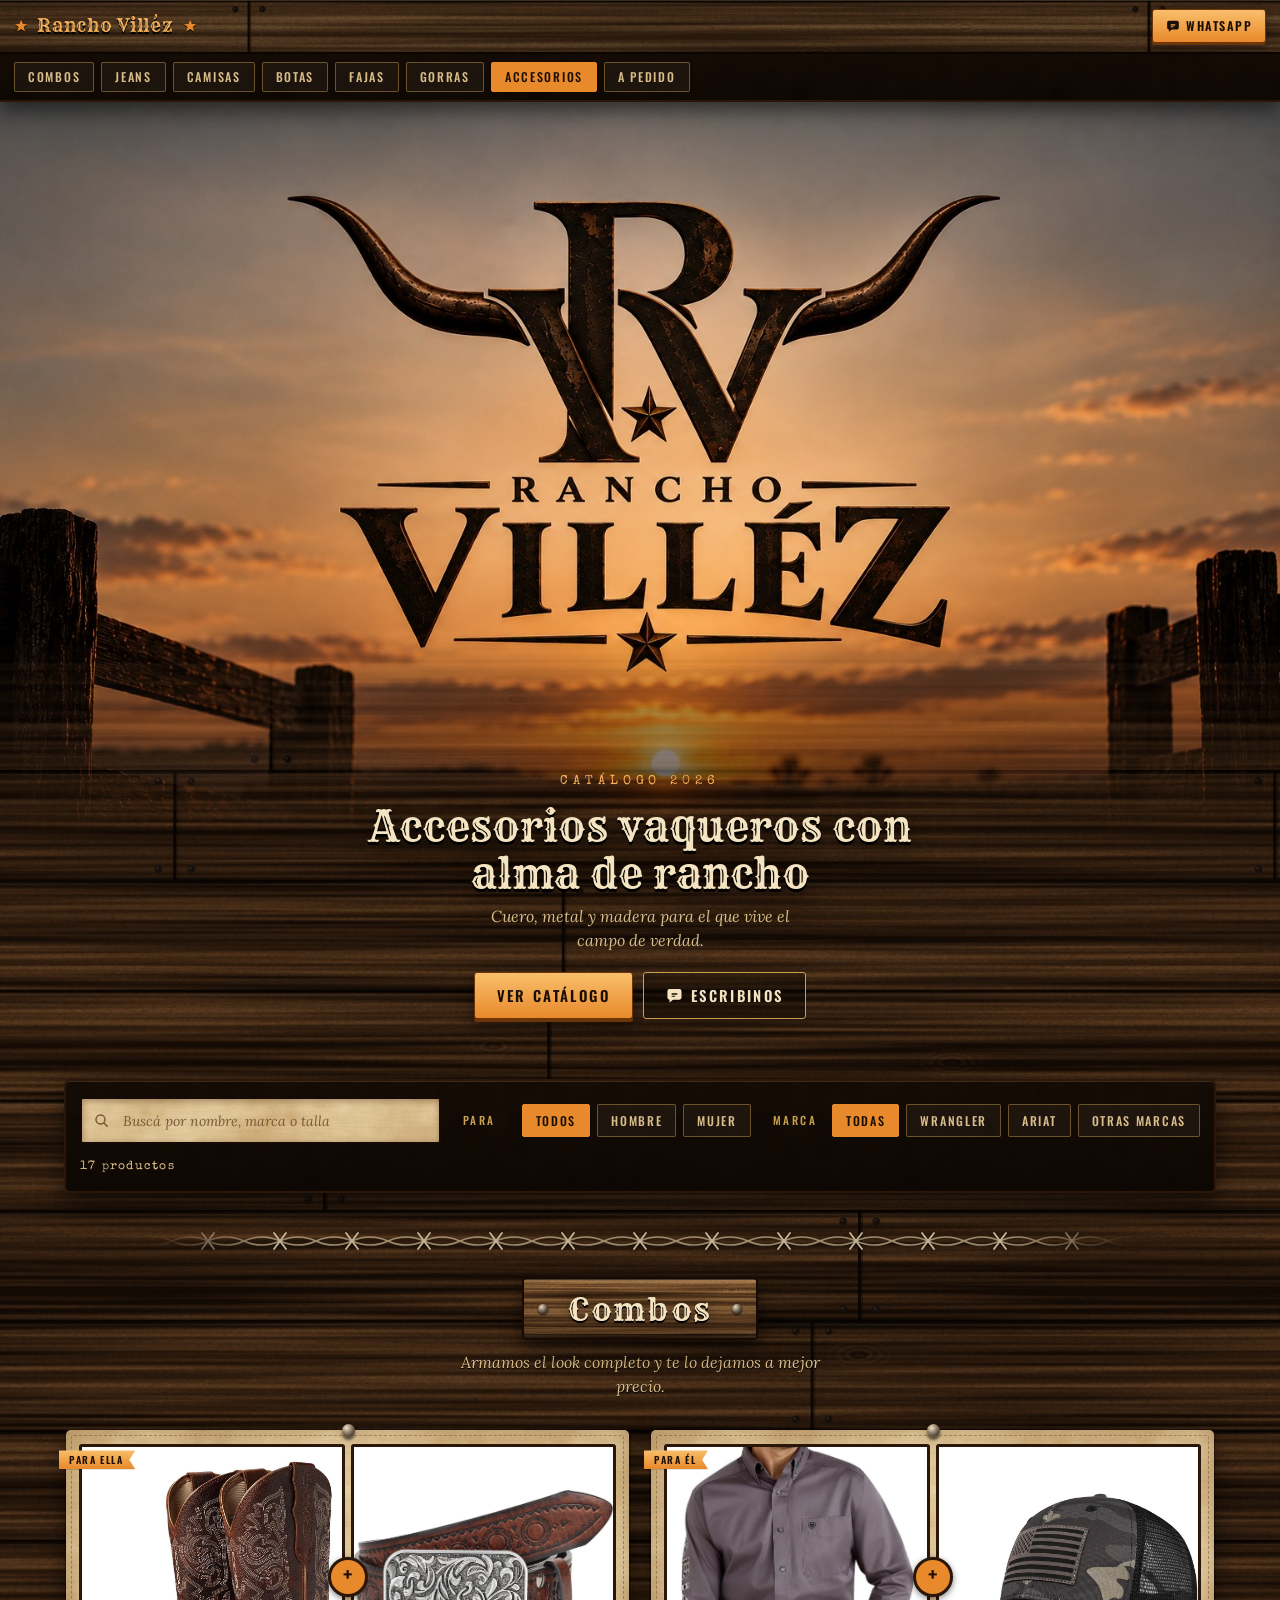
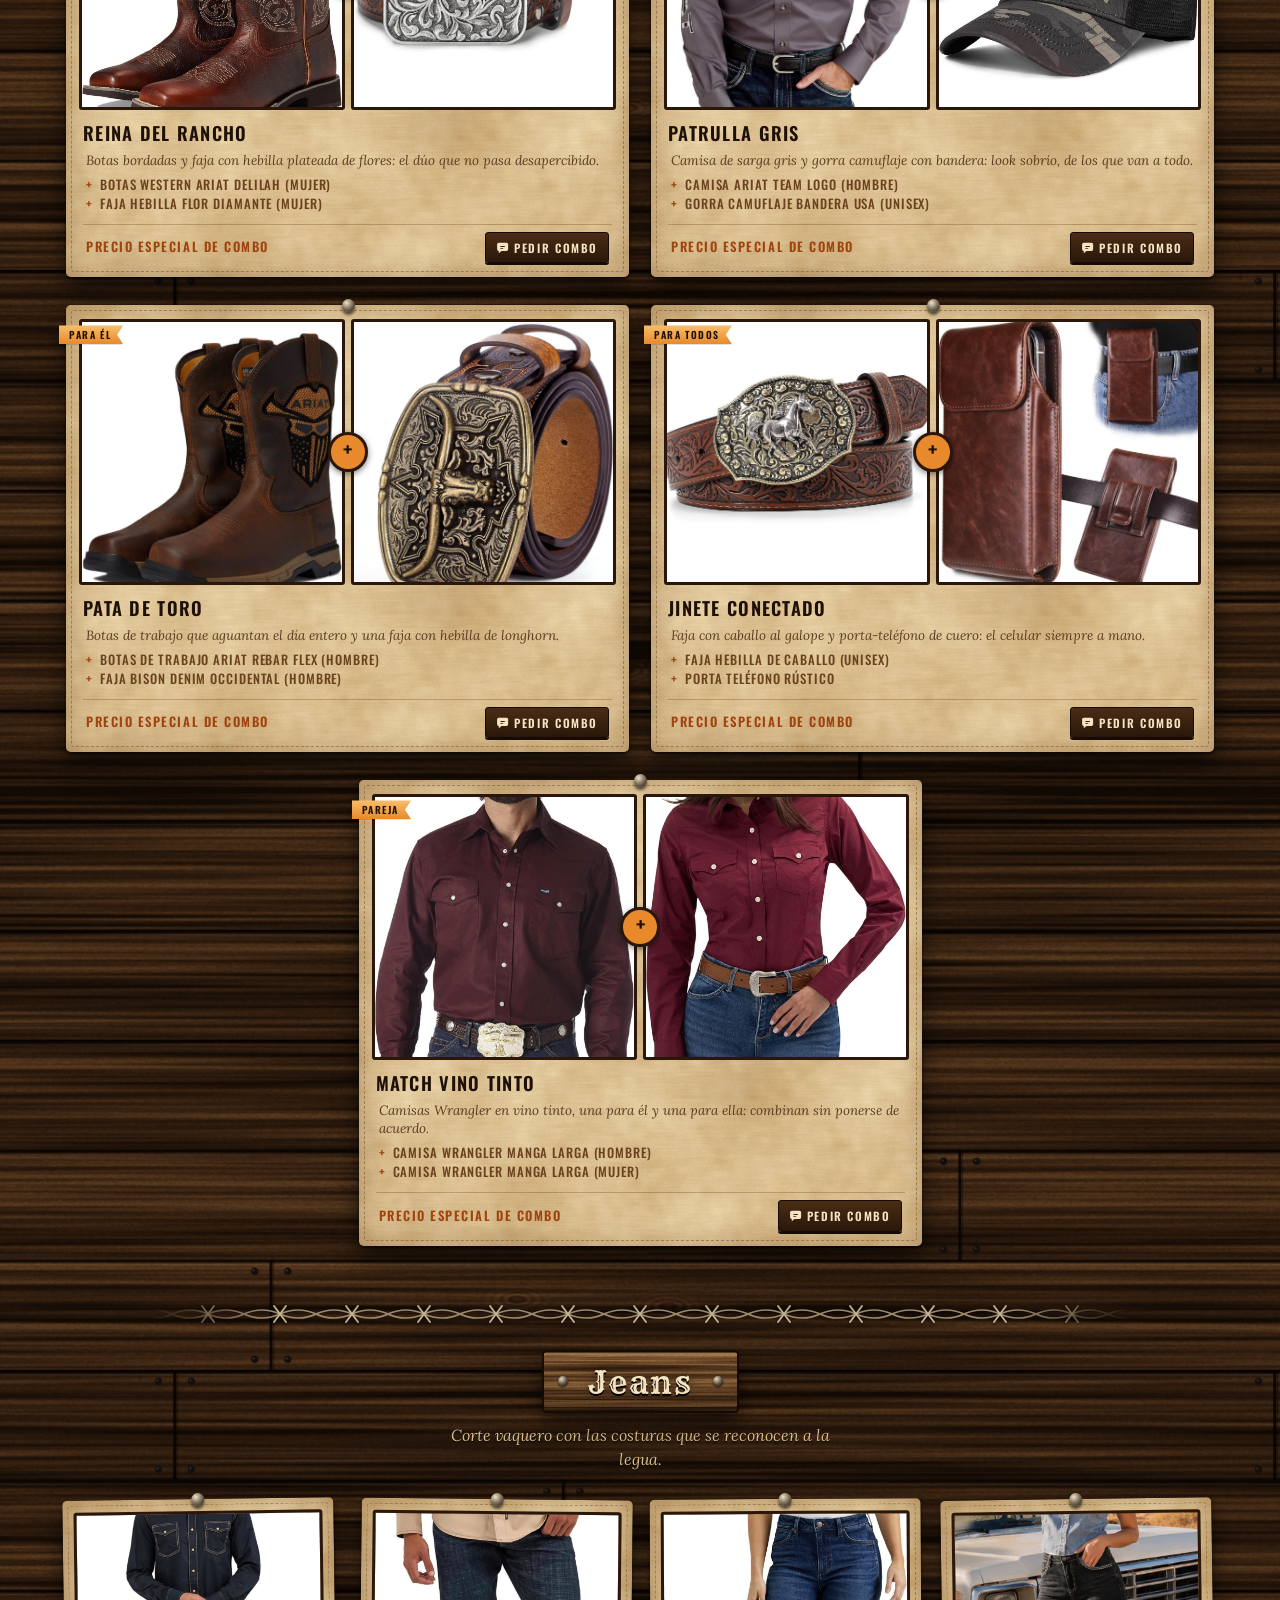
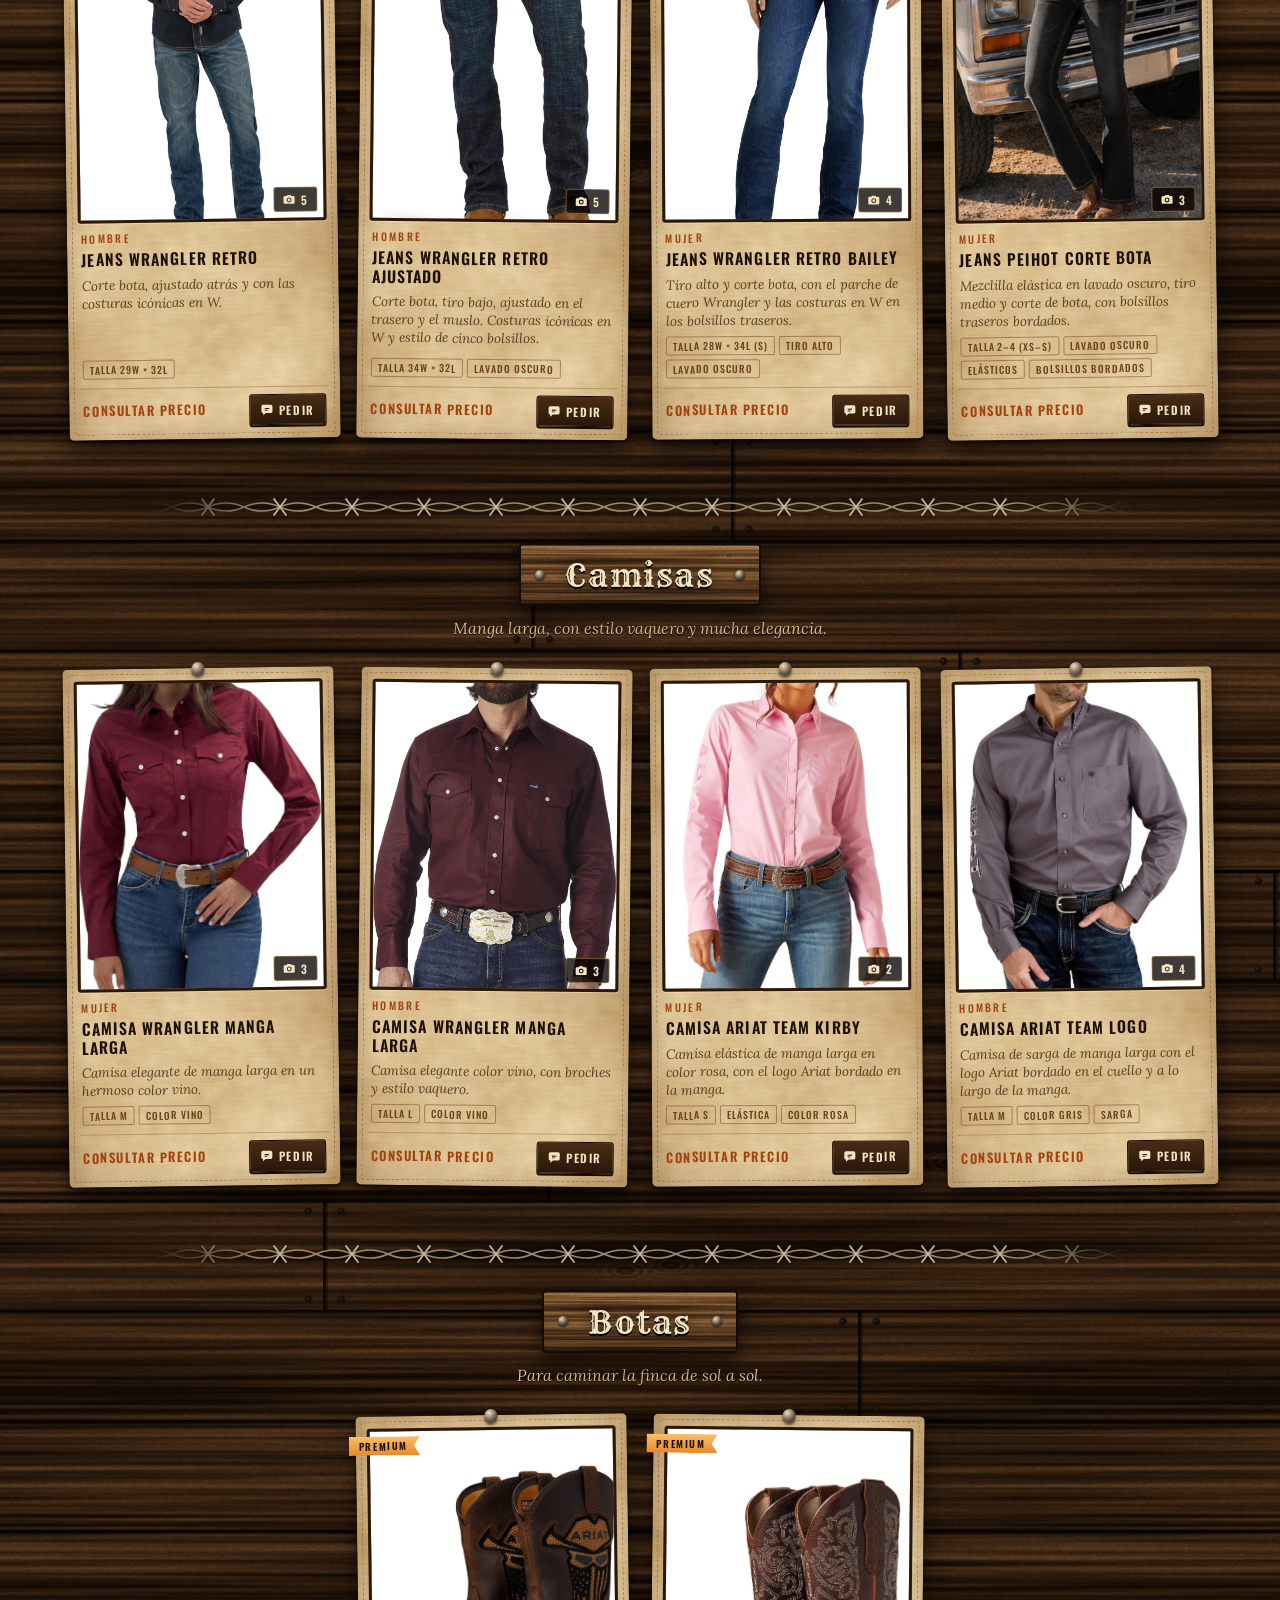
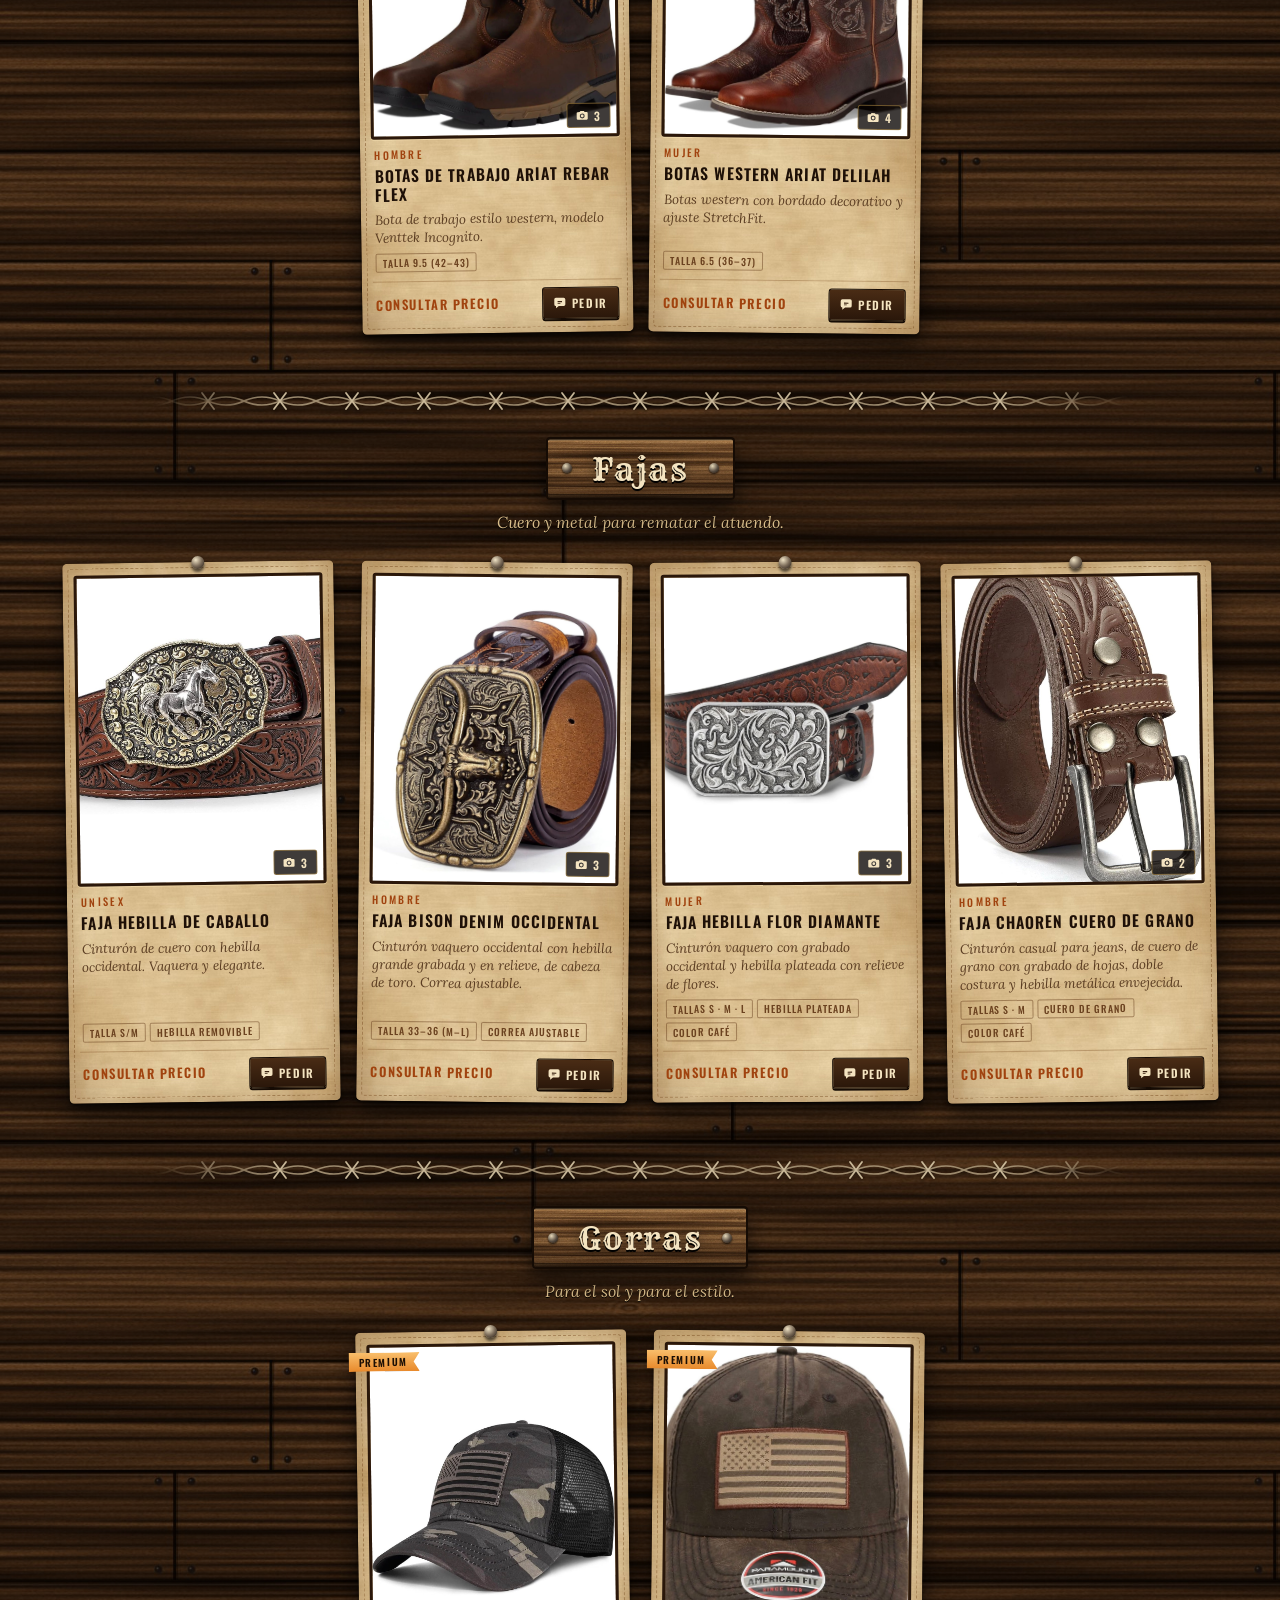
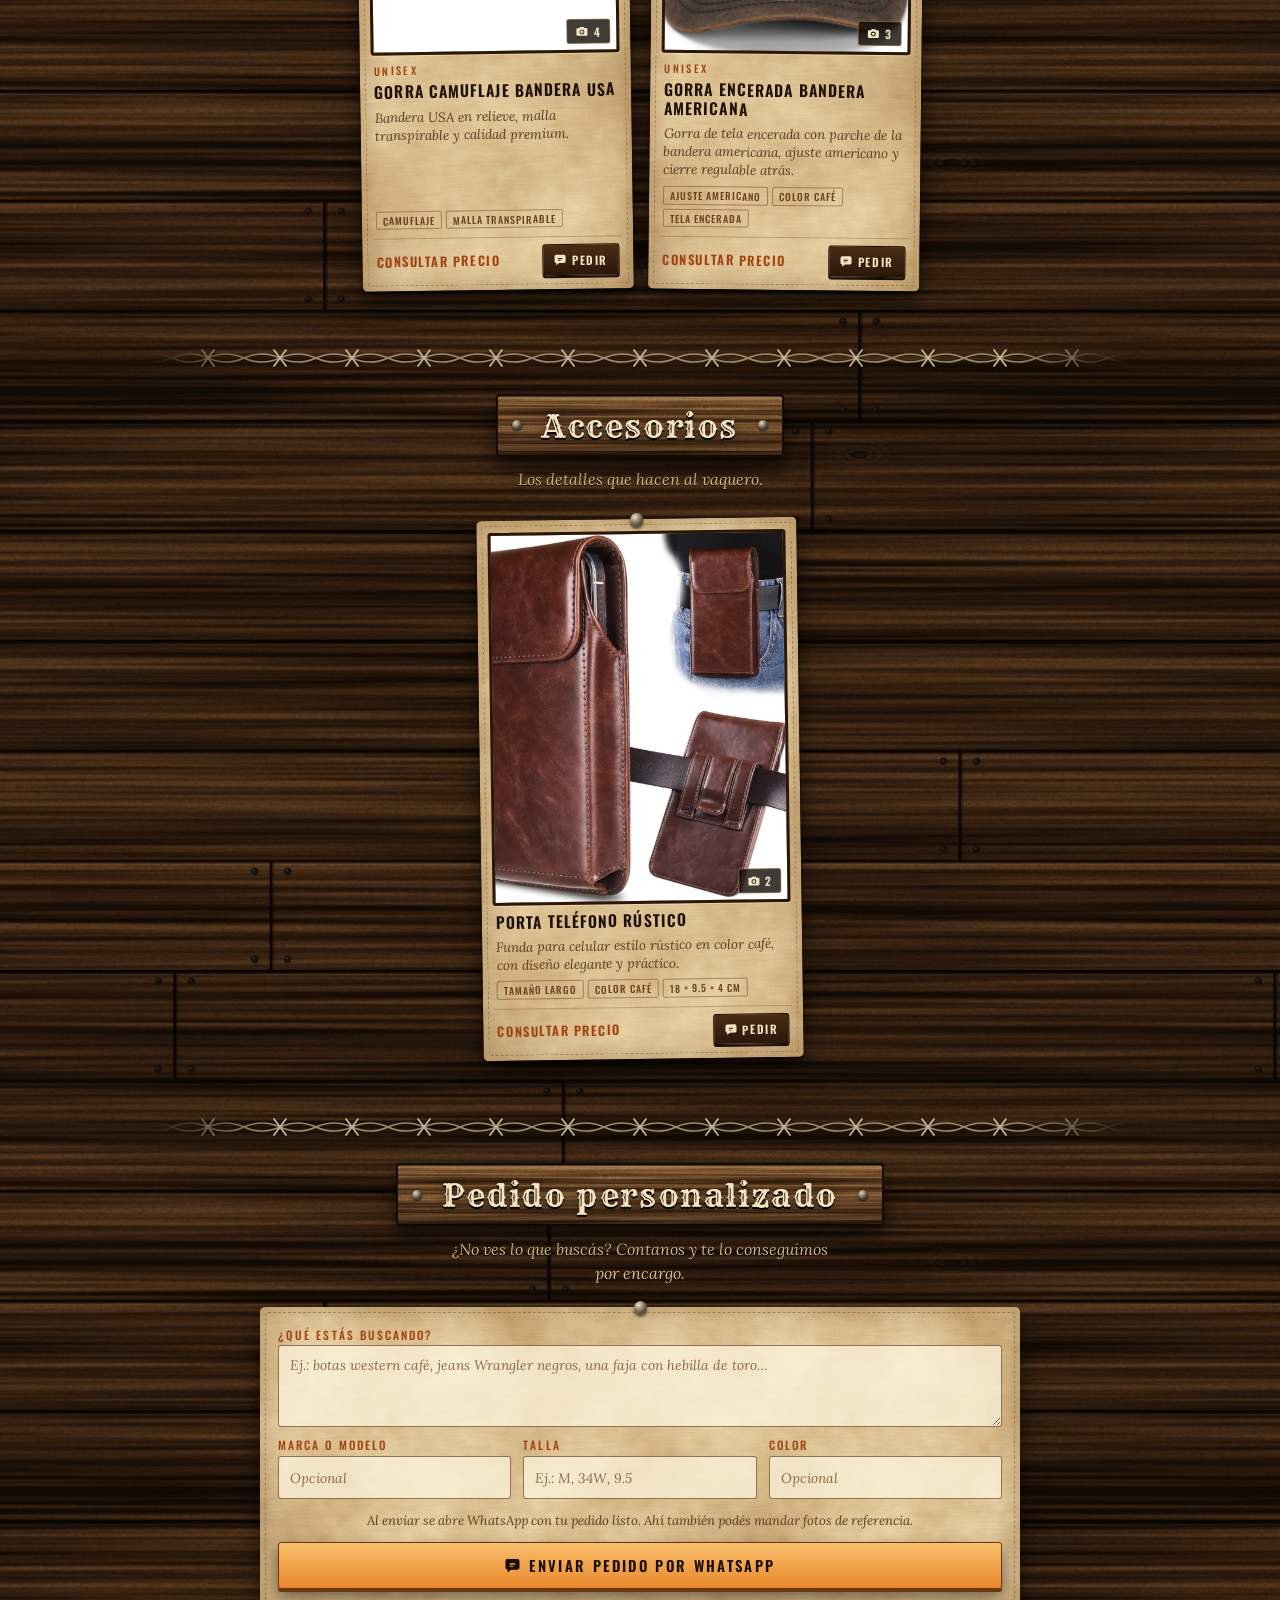
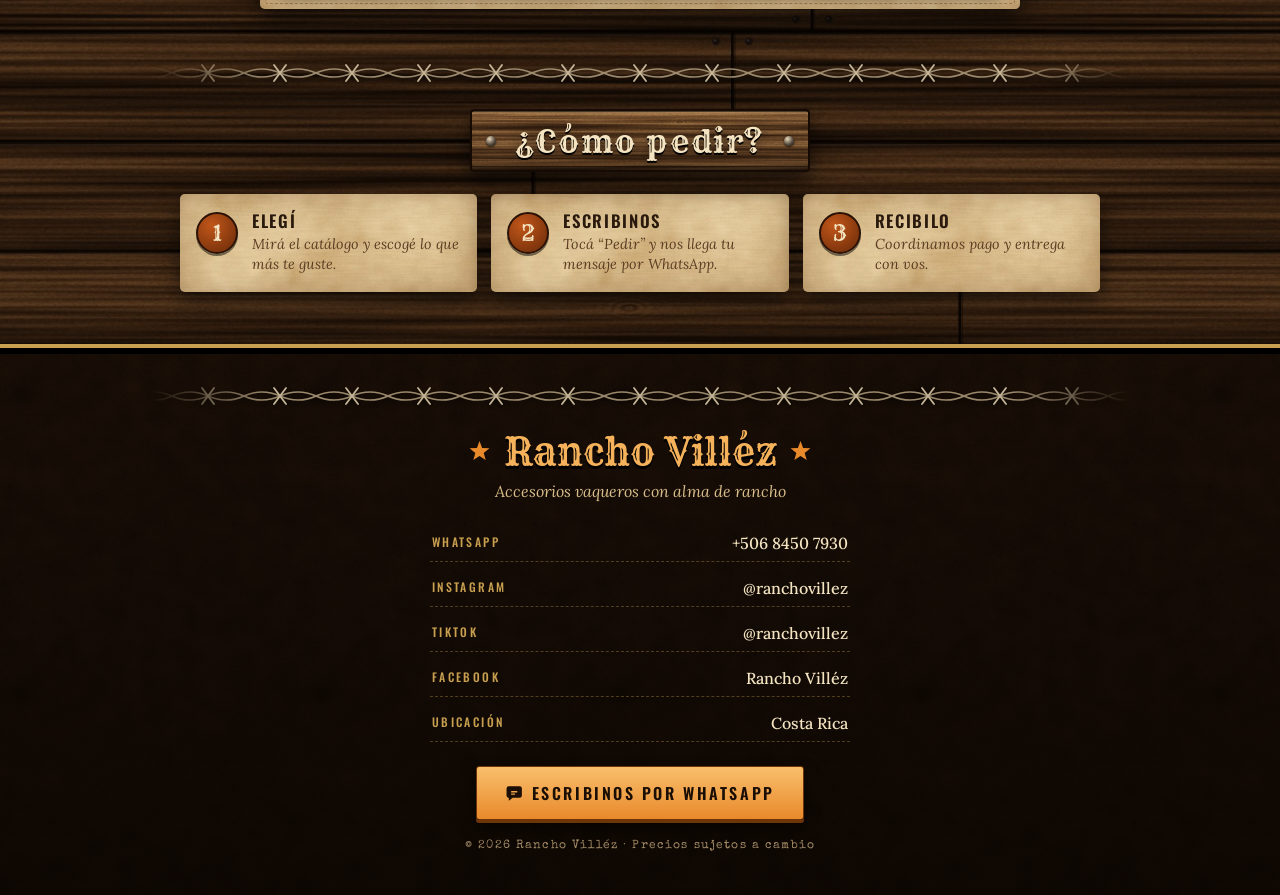
==== commit 726c3c89: "update filter 404 combos" ====
--- a/index.html
+++ b/index.html
@@ -10,15 +10,24 @@
 <meta property="og:description" content="Accesorios vaqueros con alma de rancho">
 <meta property="og:image" content="assets/img/hero.jpg">
 <link rel="preload" href="assets/fonts/rye-latin-400-normal.woff2" as="font" type="font/woff2" crossorigin>
+<link rel="icon" href="data:image/svg+xml,%3Csvg%20xmlns%3D%22http%3A//www.w3.org/2000/svg%22%20viewBox%3D%22-12%20-12%2024%2024%22%3E%3Crect%20x%3D%22-12%22%20y%3D%22-12%22%20width%3D%2224%22%20height%3D%2224%22%20rx%3D%225%22%20fill%3D%22%23140b05%22/%3E%3Cpolygon%20fill%3D%22%23e8892b%22%20points%3D%220.0%2C-10.0%202.5%2C-3.4%209.5%2C-3.1%204.0%2C1.3%205.9%2C8.1%200.0%2C4.2%20-5.9%2C8.1%20-4.0%2C1.3%20-9.5%2C-3.1%20-2.5%2C-3.4%22/%3E%3C/svg%3E">
+<script>try{if(!sessionStorage.getItem('rv_intro')&&!matchMedia('(prefers-reduced-motion: reduce)').matches&&!/[?&]nointro/.test(location.search)){document.documentElement.className='rv-intro'}}catch(e){}</script>
 <link rel="stylesheet" href="assets/style.css">
 </head>
-<body>
+<body data-wa="50684507930" data-brand="Rancho Villéz">
+
+<div class="saloon" aria-hidden="true">
+  <div class="door l"><i class="rail t"></i><i class="rail m"></i><i class="rail b"></i><i class="brace"></i><i class="hinge h1"></i><i class="hinge h2"></i><i class="hinge h3"></i><i class="pull"></i></div>
+  <div class="door r"><i class="rail t"></i><i class="rail m"></i><i class="rail b"></i><i class="brace"></i><i class="hinge h1"></i><i class="hinge h2"></i><i class="hinge h3"></i><i class="pull"></i></div>
+  <i class="seam"></i>
+  <div class="plaque"><span><svg class="i-star" viewBox="-11 -11 22 22" aria-hidden="true"><polygon points="0.0,-10.0 2.5,-3.4 9.5,-3.1 4.0,1.3 5.9,8.1 0.0,4.2 -5.9,8.1 -4.0,1.3 -9.5,-3.1 -2.5,-3.4"/></svg>Rancho Villéz<svg class="i-star" viewBox="-11 -11 22 22" aria-hidden="true"><polygon points="0.0,-10.0 2.5,-3.4 9.5,-3.1 4.0,1.3 5.9,8.1 0.0,4.2 -5.9,8.1 -4.0,1.3 -9.5,-3.1 -2.5,-3.4"/></svg></span><small>Bienvenido, forastero</small></div>
+</div>
 <header class="top">
   <div class="bar">
     <a class="brand" href="#inicio"><svg class="i-star" viewBox="-11 -11 22 22" aria-hidden="true"><polygon points="0.0,-10.0 2.5,-3.4 9.5,-3.1 4.0,1.3 5.9,8.1 0.0,4.2 -5.9,8.1 -4.0,1.3 -9.5,-3.1 -2.5,-3.4"/></svg><span>Rancho Villéz</span><svg class="i-star" viewBox="-11 -11 22 22" aria-hidden="true"><polygon points="0.0,-10.0 2.5,-3.4 9.5,-3.1 4.0,1.3 5.9,8.1 0.0,4.2 -5.9,8.1 -4.0,1.3 -9.5,-3.1 -2.5,-3.4"/></svg></a>
-    <a class="wa-mini" href="https://wa.me/50600000000?text=Hola%20Rancho%20Vill%C3%A9z%2C%20quisiera%20m%C3%A1s%20informaci%C3%B3n" target="_blank" rel="noopener"><svg class="i-chat" viewBox="0 0 24 24" aria-hidden="true"><path d="M5 3h14a3 3 0 0 1 3 3v9a3 3 0 0 1-3 3H10l-5 4v-4a3 3 0 0 1-3-3V6a3 3 0 0 1 3-3Zm3 6v2h8V9H8Zm0 3.500V14h5v-1.500H8Z"/></svg><span>WhatsApp</span></a>
+    <a class="wa-mini" href="https://wa.me/50684507930?text=Hola%20Rancho%20Vill%C3%A9z%2C%20quisiera%20m%C3%A1s%20informaci%C3%B3n" target="_blank" rel="noopener"><svg class="i-chat" viewBox="0 0 24 24" aria-hidden="true"><path d="M5 3h14a3 3 0 0 1 3 3v9a3 3 0 0 1-3 3H10l-5 4v-4a3 3 0 0 1-3-3V6a3 3 0 0 1 3-3Zm3 6v2h8V9H8Zm0 3.500V14h5v-1.500H8Z"/></svg><span>WhatsApp</span></a>
   </div>
-  <nav class="chips" aria-label="Categorías"><a href="#jeans">Jeans</a><a href="#camisas">Camisas</a><a href="#botas">Botas</a><a href="#fajas">Fajas</a><a href="#gorras">Gorras</a><a href="#accesorios">Accesorios</a></nav>
+  <nav class="chips" aria-label="Categorías"><a href="#combos">Combos</a><a href="#jeans">Jeans</a><a href="#camisas">Camisas</a><a href="#botas">Botas</a><a href="#fajas">Fajas</a><a href="#gorras">Gorras</a><a href="#accesorios">Accesorios</a><a href="#pedido">A pedido</a></nav>
 </header>
 
 <main id="inicio">
@@ -30,29 +39,114 @@
       <p class="tag">Accesorios vaqueros con alma de rancho</p>
       <p class="intro">Cuero, metal y madera para el que vive el campo de verdad.</p>
       <div class="cta">
-        <a class="btn primary" href="#jeans">Ver catálogo</a>
-        <a class="btn ghost" href="https://wa.me/50600000000?text=Hola%20Rancho%20Vill%C3%A9z%2C%20quisiera%20m%C3%A1s%20informaci%C3%B3n" target="_blank" rel="noopener"><svg class="i-chat" viewBox="0 0 24 24" aria-hidden="true"><path d="M5 3h14a3 3 0 0 1 3 3v9a3 3 0 0 1-3 3H10l-5 4v-4a3 3 0 0 1-3-3V6a3 3 0 0 1 3-3Zm3 6v2h8V9H8Zm0 3.500V14h5v-1.500H8Z"/></svg>Escribinos</a>
-      </div>
-      <p class="cover-index" aria-hidden="true">Jeans ★ Camisas ★ Botas ★ Fajas ★ Gorras ★ Accesorios</p>
+        <a class="btn primary" href="#filtros">Ver catálogo</a>
+        <a class="btn ghost" href="https://wa.me/50684507930?text=Hola%20Rancho%20Vill%C3%A9z%2C%20quisiera%20m%C3%A1s%20informaci%C3%B3n" target="_blank" rel="noopener"><svg class="i-chat" viewBox="0 0 24 24" aria-hidden="true"><path d="M5 3h14a3 3 0 0 1 3 3v9a3 3 0 0 1-3 3H10l-5 4v-4a3 3 0 0 1-3-3V6a3 3 0 0 1 3-3Zm3 6v2h8V9H8Zm0 3.500V14h5v-1.500H8Z"/></svg>Escribinos</a>
+      </div>
+      <p class="cover-index" aria-hidden="true">Combos ★ Jeans ★ Camisas ★ Botas ★ Fajas ★ Gorras ★ Accesorios</p>
       <div class="cover-contact" aria-hidden="true">
         <div class="wire"></div>
         <ul>
-        <li><span>WhatsApp</span><a href="https://wa.me/50600000000?text=Hola%20Rancho%20Vill%C3%A9z%2C%20quisiera%20m%C3%A1s%20informaci%C3%B3n" target="_blank" rel="noopener">+506 0000 0000</a></li>
-        <li><span>Instagram</span><b>@tu.instagram</b></li>
-        <li><span>Facebook</span><b>Rancho Villéz</b></li>
+        <li><span>WhatsApp</span><a href="https://wa.me/50684507930?text=Hola%20Rancho%20Vill%C3%A9z%2C%20quisiera%20m%C3%A1s%20informaci%C3%B3n" target="_blank" rel="noopener">+506 8450 7930</a></li>
+        <li><span>Instagram</span><a href="https://www.instagram.com/ranchovillez" target="_blank" rel="noopener">@ranchovillez</a></li>
+        <li><span>TikTok</span><a href="https://www.tiktok.com/@ranchovillez" target="_blank" rel="noopener">@ranchovillez</a></li>
+        <li><span>Facebook</span><a href="https://www.facebook.com/share/1Cu5gJVajn/" target="_blank" rel="noopener">Rancho Villéz</a></li>
         <li><span>Ubicación</span><b>Costa Rica</b></li>
         </ul>
       </div>
     </div>
   </section>
 
-  <div class="page">
-    <section class="cat" id="jeans">
+  <section class="filters" id="filtros" aria-label="Filtros del catálogo">
+    <div class="filters-box">
+      <label class="fsearch"><svg class="i-search" viewBox="0 0 24 24" aria-hidden="true"><path d="M10 3a7 7 0 1 0 4.2 12.600l4.600 4.600 1.400-1.400-4.600-4.600A7 7 0 0 0 10 3Zm0 2a5 5 0 1 1 0 10 5 5 0 0 1 0-10Z"/></svg><span class="sr">Buscar en el catálogo</span>
+        <input id="q" type="search" placeholder="Buscá por nombre, marca o talla" autocomplete="off" enterkeyhint="search"></label>
+      <div class="fgroup" role="group" aria-label="Para quién" data-group="who">
+        <span class="flabel">Para</span>
+        <button class="fchip" type="button" data-who="" aria-pressed="true">Todos</button>
+        <button class="fchip" type="button" data-who="Hombre" aria-pressed="false">Hombre</button>
+        <button class="fchip" type="button" data-who="Mujer" aria-pressed="false">Mujer</button>
+      </div>
+      <div class="fgroup" role="group" aria-label="Marca" data-group="brand">
+        <span class="flabel">Marca</span>
+        <button class="fchip" type="button" data-brand="" aria-pressed="true">Todas</button><button class="fchip" type="button" data-brand="Wrangler" aria-pressed="false">Wrangler</button><button class="fchip" type="button" data-brand="Ariat" aria-pressed="false">Ariat</button><button class="fchip" type="button" data-brand="Otras" aria-pressed="false">Otras marcas</button>
+      </div>
+      <div class="fmeta"><span id="fcount" aria-live="polite">17 productos</span>
+        <button class="fclear" id="fclear" type="button" hidden>Limpiar filtros</button></div>
+    </div>
+    <div class="fempty" id="fempty" hidden>
+      <p>No encontramos eso en el catálogo… pero lo podemos conseguir por encargo.</p>
+      <a class="btn primary" href="#pedido" id="fempty-go">Hacer pedido personalizado</a>
+    </div>
+  </section>
+
+    <section class="cat combos" id="combos">
+      <div class="wire" aria-hidden="true"></div>
+      <h2 class="sign">Combos</h2>
+      <p class="blurb">Armamos el look completo y te lo dejamos a mejor precio.</p>
+      <div class="combos-grid">
+      <article class="combo">
+        <i class="nail"></i><span class="badge">Para ella</span>
+        <div class="collage n2"><span style="--focus:50% 55%"><img src="images/botas-ariat-delilah-1.jpg" alt="Botas Western Ariat Delilah" loading="lazy"></span><span style="--focus:50% 50%"><img src="images/faja-flor-diamante-1.jpg" alt="Faja Hebilla Flor Diamante" loading="lazy"></span></div>
+        <div class="combo-body">
+          <h3>Reina del Rancho</h3>
+          <p class="desc">Botas bordadas y faja con hebilla plateada de flores: el dúo que no pasa desapercibido.</p>
+          <ul class="incl"><li>Botas Western Ariat Delilah (Mujer)</li><li>Faja Hebilla Flor Diamante (Mujer)</li></ul>
+          <div class="foot"><div class="pbox"><span class="price ask">Precio especial de combo</span></div>
+            <a class="btn-order" href="https://wa.me/50684507930?text=Hola%20Rancho%20Vill%C3%A9z%2C%20me%20interesa%20el%20combo%3A%20Reina%20del%20Rancho%20%28Botas%20Western%20Ariat%20Delilah%20%28Mujer%29%20%2B%20Faja%20Hebilla%20Flor%20Diamante%20%28Mujer%29%29" target="_blank" rel="noopener"><svg class="i-chat" viewBox="0 0 24 24" aria-hidden="true"><path d="M5 3h14a3 3 0 0 1 3 3v9a3 3 0 0 1-3 3H10l-5 4v-4a3 3 0 0 1-3-3V6a3 3 0 0 1 3-3Zm3 6v2h8V9H8Zm0 3.500V14h5v-1.500H8Z"/></svg>Pedir combo</a></div>
+        </div>
+      </article>
+      <article class="combo">
+        <i class="nail"></i><span class="badge">Para él</span>
+        <div class="collage n2"><span style="--focus:50% 30%"><img src="images/camisa-ariat-team-logo-1.jpg" alt="Camisa Ariat Team Logo" loading="lazy"></span><span style="--focus:50% 50%"><img src="images/gorra-camuflaje-usa-1.jpg" alt="Gorra Camuflaje Bandera USA" loading="lazy"></span></div>
+        <div class="combo-body">
+          <h3>Patrulla Gris</h3>
+          <p class="desc">Camisa de sarga gris y gorra camuflaje con bandera: look sobrio, de los que van a todo.</p>
+          <ul class="incl"><li>Camisa Ariat Team Logo (Hombre)</li><li>Gorra Camuflaje Bandera USA (Unisex)</li></ul>
+          <div class="foot"><div class="pbox"><span class="price ask">Precio especial de combo</span></div>
+            <a class="btn-order" href="https://wa.me/50684507930?text=Hola%20Rancho%20Vill%C3%A9z%2C%20me%20interesa%20el%20combo%3A%20Patrulla%20Gris%20%28Camisa%20Ariat%20Team%20Logo%20%28Hombre%29%20%2B%20Gorra%20Camuflaje%20Bandera%20USA%20%28Unisex%29%29" target="_blank" rel="noopener"><svg class="i-chat" viewBox="0 0 24 24" aria-hidden="true"><path d="M5 3h14a3 3 0 0 1 3 3v9a3 3 0 0 1-3 3H10l-5 4v-4a3 3 0 0 1-3-3V6a3 3 0 0 1 3-3Zm3 6v2h8V9H8Zm0 3.500V14h5v-1.500H8Z"/></svg>Pedir combo</a></div>
+        </div>
+      </article>
+      <article class="combo">
+        <i class="nail"></i><span class="badge">Para él</span>
+        <div class="collage n2"><span style="--focus:50% 55%"><img src="images/botas-ariat-rebar-flex-1.jpg" alt="Botas de Trabajo Ariat Rebar Flex" loading="lazy"></span><span><img src="images/faja-bison-denim-longhorn-1.jpg" alt="Faja Bison Denim Occidental" loading="lazy"></span></div>
+        <div class="combo-body">
+          <h3>Pata de Toro</h3>
+          <p class="desc">Botas de trabajo que aguantan el día entero y una faja con hebilla de longhorn.</p>
+          <ul class="incl"><li>Botas de Trabajo Ariat Rebar Flex (Hombre)</li><li>Faja Bison Denim Occidental (Hombre)</li></ul>
+          <div class="foot"><div class="pbox"><span class="price ask">Precio especial de combo</span></div>
+            <a class="btn-order" href="https://wa.me/50684507930?text=Hola%20Rancho%20Vill%C3%A9z%2C%20me%20interesa%20el%20combo%3A%20Pata%20de%20Toro%20%28Botas%20de%20Trabajo%20Ariat%20Rebar%20Flex%20%28Hombre%29%20%2B%20Faja%20Bison%20Denim%20Occidental%20%28Hombre%29%29" target="_blank" rel="noopener"><svg class="i-chat" viewBox="0 0 24 24" aria-hidden="true"><path d="M5 3h14a3 3 0 0 1 3 3v9a3 3 0 0 1-3 3H10l-5 4v-4a3 3 0 0 1-3-3V6a3 3 0 0 1 3-3Zm3 6v2h8V9H8Zm0 3.500V14h5v-1.500H8Z"/></svg>Pedir combo</a></div>
+        </div>
+      </article>
+      <article class="combo">
+        <i class="nail"></i><span class="badge">Para todos</span>
+        <div class="collage n2"><span><img src="images/faja-vaquera-hebilla-caballo-1.jpg" alt="Faja Hebilla de Caballo" loading="lazy"></span><span><img src="images/porta-telefono-cuero-1.jpg" alt="Porta Teléfono Rústico" loading="lazy"></span></div>
+        <div class="combo-body">
+          <h3>Jinete Conectado</h3>
+          <p class="desc">Faja con caballo al galope y porta-teléfono de cuero: el celular siempre a mano.</p>
+          <ul class="incl"><li>Faja Hebilla de Caballo (Unisex)</li><li>Porta Teléfono Rústico</li></ul>
+          <div class="foot"><div class="pbox"><span class="price ask">Precio especial de combo</span></div>
+            <a class="btn-order" href="https://wa.me/50684507930?text=Hola%20Rancho%20Vill%C3%A9z%2C%20me%20interesa%20el%20combo%3A%20Jinete%20Conectado%20%28Faja%20Hebilla%20de%20Caballo%20%28Unisex%29%20%2B%20Porta%20Tel%C3%A9fono%20R%C3%BAstico%29" target="_blank" rel="noopener"><svg class="i-chat" viewBox="0 0 24 24" aria-hidden="true"><path d="M5 3h14a3 3 0 0 1 3 3v9a3 3 0 0 1-3 3H10l-5 4v-4a3 3 0 0 1-3-3V6a3 3 0 0 1 3-3Zm3 6v2h8V9H8Zm0 3.500V14h5v-1.500H8Z"/></svg>Pedir combo</a></div>
+        </div>
+      </article>
+      <article class="combo">
+        <i class="nail"></i><span class="badge">Pareja</span>
+        <div class="collage n2"><span style="--focus:50% 25%"><img src="images/camisa-hombre-vino-1.jpg" alt="Camisa Wrangler Manga Larga" loading="lazy"></span><span style="--focus:50% 30%"><img src="images/camisa-mujer-vino-1.jpg" alt="Camisa Wrangler Manga Larga" loading="lazy"></span></div>
+        <div class="combo-body">
+          <h3>Match Vino Tinto</h3>
+          <p class="desc">Camisas Wrangler en vino tinto, una para él y una para ella: combinan sin ponerse de acuerdo.</p>
+          <ul class="incl"><li>Camisa Wrangler Manga Larga (Hombre)</li><li>Camisa Wrangler Manga Larga (Mujer)</li></ul>
+          <div class="foot"><div class="pbox"><span class="price ask">Precio especial de combo</span></div>
+            <a class="btn-order" href="https://wa.me/50684507930?text=Hola%20Rancho%20Vill%C3%A9z%2C%20me%20interesa%20el%20combo%3A%20Match%20Vino%20Tinto%20%28Camisa%20Wrangler%20Manga%20Larga%20%28Hombre%29%20%2B%20Camisa%20Wrangler%20Manga%20Larga%20%28Mujer%29%29" target="_blank" rel="noopener"><svg class="i-chat" viewBox="0 0 24 24" aria-hidden="true"><path d="M5 3h14a3 3 0 0 1 3 3v9a3 3 0 0 1-3 3H10l-5 4v-4a3 3 0 0 1-3-3V6a3 3 0 0 1 3-3Zm3 6v2h8V9H8Zm0 3.500V14h5v-1.500H8Z"/></svg>Pedir combo</a></div>
+        </div>
+      </article>
+      </div>
+    </section>
+    <section class="cat" id="jeans" data-products>
       <div class="wire" aria-hidden="true"></div>
       <h2 class="sign">Jeans</h2>
       <p class="blurb">Corte vaquero con las costuras que se reconocen a la legua.</p>
       <div class="grid">
-      <article class="card" data-imgs='["images/jeans-wrangler-retro-1.jpg", "images/jeans-wrangler-retro-2.jpg", "images/jeans-wrangler-retro-3.jpg", "images/jeans-wrangler-retro-4.jpg", "images/jeans-wrangler-retro-5.jpg"]'>
+      <article class="card" data-imgs='["images/jeans-wrangler-retro-1.jpg", "images/jeans-wrangler-retro-2.jpg", "images/jeans-wrangler-retro-3.jpg", "images/jeans-wrangler-retro-4.jpg", "images/jeans-wrangler-retro-5.jpg"]' data-who="Hombre" data-brand="Wrangler" data-q="jeans wrangler retro wrangler hombre jeans corte bota, ajustado atras y con las costuras iconicas en w. talla 29w × 32l">
         <i class="nail"></i>
         <button class="open" type="button" aria-label="Ver fotos de Jeans Wrangler Retro (Hombre)">
           <span class="photo" style="--focus:50% 62%"><img src="images/jeans-wrangler-retro-1.jpg" alt="Jeans Wrangler Retro (Hombre)" loading="lazy"><span class="count"><svg class="i-cam" viewBox="0 0 24 24" aria-hidden="true"><path d="M9 4 7.500 6H4a2 2 0 0 0-2 2v10a2 2 0 0 0 2 2h16a2 2 0 0 0 2-2V8a2 2 0 0 0-2-2h-3.500L15 4H9Zm3 4.500a4.500 4.500 0 1 1 0 9 4.500 4.500 0 0 1 0-9Zm0 2a2.500 2.500 0 1 0 0 5 2.500 2.500 0 0 0 0-5Z"/></svg>5</span></span>
@@ -63,10 +157,10 @@
         <ul class="opts"><li>Talla 29W × 32L</li></ul>
         <ul class="thumbs" aria-hidden="true"><li><img src="images/jeans-wrangler-retro-2.jpg" alt="" loading="lazy"></li><li><img src="images/jeans-wrangler-retro-3.jpg" alt="" loading="lazy"></li><li><img src="images/jeans-wrangler-retro-4.jpg" alt="" loading="lazy"></li><li><img src="images/jeans-wrangler-retro-5.jpg" alt="" loading="lazy"></li></ul>
         <div class="foot"><span class="price ask">Consultar precio</span>
-          <a class="btn-order" href="https://wa.me/50600000000?text=Hola%20Rancho%20Vill%C3%A9z%2C%20me%20interesa%3A%20Jeans%20Wrangler%20Retro%20%28Hombre%29%20%E2%80%93%20Talla%2029W%20%C3%97%2032L" target="_blank" rel="noopener"><svg class="i-chat" viewBox="0 0 24 24" aria-hidden="true"><path d="M5 3h14a3 3 0 0 1 3 3v9a3 3 0 0 1-3 3H10l-5 4v-4a3 3 0 0 1-3-3V6a3 3 0 0 1 3-3Zm3 6v2h8V9H8Zm0 3.500V14h5v-1.500H8Z"/></svg>Pedir</a>
-        </div>
-      </article>
-      <article class="card" data-imgs='["images/jeans-wrangler-retro-oscuro-1.jpg", "images/jeans-wrangler-retro-oscuro-2.jpg", "images/jeans-wrangler-retro-oscuro-3.jpg", "images/jeans-wrangler-retro-oscuro-4.jpg", "images/jeans-wrangler-retro-oscuro-5.jpg"]'>
+          <a class="btn-order" href="https://wa.me/50684507930?text=Hola%20Rancho%20Vill%C3%A9z%2C%20me%20interesa%3A%20Jeans%20Wrangler%20Retro%20%28Hombre%29%20%E2%80%93%20Talla%2029W%20%C3%97%2032L" target="_blank" rel="noopener"><svg class="i-chat" viewBox="0 0 24 24" aria-hidden="true"><path d="M5 3h14a3 3 0 0 1 3 3v9a3 3 0 0 1-3 3H10l-5 4v-4a3 3 0 0 1-3-3V6a3 3 0 0 1 3-3Zm3 6v2h8V9H8Zm0 3.500V14h5v-1.500H8Z"/></svg>Pedir</a>
+        </div>
+      </article>
+      <article class="card" data-imgs='["images/jeans-wrangler-retro-oscuro-1.jpg", "images/jeans-wrangler-retro-oscuro-2.jpg", "images/jeans-wrangler-retro-oscuro-3.jpg", "images/jeans-wrangler-retro-oscuro-4.jpg", "images/jeans-wrangler-retro-oscuro-5.jpg"]' data-who="Hombre" data-brand="Wrangler" data-q="jeans wrangler retro ajustado wrangler hombre jeans corte bota, tiro bajo, ajustado en el trasero y el muslo. costuras iconicas en w y estilo de cinco bolsillos. talla 34w × 32l lavado oscuro">
         <i class="nail"></i>
         <button class="open" type="button" aria-label="Ver fotos de Jeans Wrangler Retro Ajustado (Hombre)">
           <span class="photo" style="--focus:50% 62%"><img src="images/jeans-wrangler-retro-oscuro-1.jpg" alt="Jeans Wrangler Retro Ajustado (Hombre)" loading="lazy"><span class="count"><svg class="i-cam" viewBox="0 0 24 24" aria-hidden="true"><path d="M9 4 7.500 6H4a2 2 0 0 0-2 2v10a2 2 0 0 0 2 2h16a2 2 0 0 0 2-2V8a2 2 0 0 0-2-2h-3.500L15 4H9Zm3 4.500a4.500 4.500 0 1 1 0 9 4.500 4.500 0 0 1 0-9Zm0 2a2.500 2.500 0 1 0 0 5 2.500 2.500 0 0 0 0-5Z"/></svg>5</span></span>
@@ -77,10 +171,10 @@
         <ul class="opts"><li>Talla 34W × 32L</li><li>Lavado oscuro</li></ul>
         <ul class="thumbs" aria-hidden="true"><li><img src="images/jeans-wrangler-retro-oscuro-2.jpg" alt="" loading="lazy"></li><li><img src="images/jeans-wrangler-retro-oscuro-3.jpg" alt="" loading="lazy"></li><li><img src="images/jeans-wrangler-retro-oscuro-4.jpg" alt="" loading="lazy"></li><li><img src="images/jeans-wrangler-retro-oscuro-5.jpg" alt="" loading="lazy"></li></ul>
         <div class="foot"><span class="price ask">Consultar precio</span>
-          <a class="btn-order" href="https://wa.me/50600000000?text=Hola%20Rancho%20Vill%C3%A9z%2C%20me%20interesa%3A%20Jeans%20Wrangler%20Retro%20Ajustado%20%28Hombre%29%20%E2%80%93%20Talla%2034W%20%C3%97%2032L%2C%20Lavado%20oscuro" target="_blank" rel="noopener"><svg class="i-chat" viewBox="0 0 24 24" aria-hidden="true"><path d="M5 3h14a3 3 0 0 1 3 3v9a3 3 0 0 1-3 3H10l-5 4v-4a3 3 0 0 1-3-3V6a3 3 0 0 1 3-3Zm3 6v2h8V9H8Zm0 3.500V14h5v-1.500H8Z"/></svg>Pedir</a>
-        </div>
-      </article>
-      <article class="card" data-imgs='["images/jeans-wrangler-bailey-1.jpg", "images/jeans-wrangler-bailey-2.jpg", "images/jeans-wrangler-bailey-3.jpg", "images/jeans-wrangler-bailey-4.jpg"]'>
+          <a class="btn-order" href="https://wa.me/50684507930?text=Hola%20Rancho%20Vill%C3%A9z%2C%20me%20interesa%3A%20Jeans%20Wrangler%20Retro%20Ajustado%20%28Hombre%29%20%E2%80%93%20Talla%2034W%20%C3%97%2032L%2C%20Lavado%20oscuro" target="_blank" rel="noopener"><svg class="i-chat" viewBox="0 0 24 24" aria-hidden="true"><path d="M5 3h14a3 3 0 0 1 3 3v9a3 3 0 0 1-3 3H10l-5 4v-4a3 3 0 0 1-3-3V6a3 3 0 0 1 3-3Zm3 6v2h8V9H8Zm0 3.500V14h5v-1.500H8Z"/></svg>Pedir</a>
+        </div>
+      </article>
+      <article class="card" data-imgs='["images/jeans-wrangler-bailey-1.jpg", "images/jeans-wrangler-bailey-2.jpg", "images/jeans-wrangler-bailey-3.jpg", "images/jeans-wrangler-bailey-4.jpg"]' data-who="Mujer" data-brand="Wrangler" data-q="jeans wrangler retro bailey wrangler mujer jeans tiro alto y corte bota, con el parche de cuero wrangler y las costuras en w en los bolsillos traseros. talla 28w × 34l (s) tiro alto lavado oscuro">
         <i class="nail"></i>
         <button class="open" type="button" aria-label="Ver fotos de Jeans Wrangler Retro Bailey (Mujer)">
           <span class="photo" style="--focus:50% 22%"><img src="images/jeans-wrangler-bailey-1.jpg" alt="Jeans Wrangler Retro Bailey (Mujer)" loading="lazy"><span class="count"><svg class="i-cam" viewBox="0 0 24 24" aria-hidden="true"><path d="M9 4 7.500 6H4a2 2 0 0 0-2 2v10a2 2 0 0 0 2 2h16a2 2 0 0 0 2-2V8a2 2 0 0 0-2-2h-3.500L15 4H9Zm3 4.500a4.500 4.500 0 1 1 0 9 4.500 4.500 0 0 1 0-9Zm0 2a2.500 2.500 0 1 0 0 5 2.500 2.500 0 0 0 0-5Z"/></svg>4</span></span>
@@ -91,19 +185,10 @@
         <ul class="opts"><li>Talla 28W × 34L (S)</li><li>Tiro alto</li><li>Lavado oscuro</li></ul>
         <ul class="thumbs" aria-hidden="true"><li><img src="images/jeans-wrangler-bailey-2.jpg" alt="" loading="lazy"></li><li><img src="images/jeans-wrangler-bailey-3.jpg" alt="" loading="lazy"></li><li><img src="images/jeans-wrangler-bailey-4.jpg" alt="" loading="lazy"></li></ul>
         <div class="foot"><span class="price ask">Consultar precio</span>
-          <a class="btn-order" href="https://wa.me/50600000000?text=Hola%20Rancho%20Vill%C3%A9z%2C%20me%20interesa%3A%20Jeans%20Wrangler%20Retro%20Bailey%20%28Mujer%29%20%E2%80%93%20Talla%2028W%20%C3%97%2034L%20%28S%29%2C%20Tiro%20alto%2C%20Lavado%20oscuro" target="_blank" rel="noopener"><svg class="i-chat" viewBox="0 0 24 24" aria-hidden="true"><path d="M5 3h14a3 3 0 0 1 3 3v9a3 3 0 0 1-3 3H10l-5 4v-4a3 3 0 0 1-3-3V6a3 3 0 0 1 3-3Zm3 6v2h8V9H8Zm0 3.500V14h5v-1.500H8Z"/></svg>Pedir</a>
-        </div>
-      </article>
-      </div>
-    </section>
-  </div>
-  <div class="page">
-    <section class="cat cont">
-      <div class="wire" aria-hidden="true"></div>
-      <h2 class="sign">Jeans<span class="cont-tag"> · continuación</span></h2>
-      <p class="blurb">Corte vaquero con las costuras que se reconocen a la legua.</p>
-      <div class="grid">
-      <article class="card" data-imgs='["images/jeans-peihot-bordado-1.jpg", "images/jeans-peihot-bordado-2.jpg", "images/jeans-peihot-bordado-3.jpg"]'>
+          <a class="btn-order" href="https://wa.me/50684507930?text=Hola%20Rancho%20Vill%C3%A9z%2C%20me%20interesa%3A%20Jeans%20Wrangler%20Retro%20Bailey%20%28Mujer%29%20%E2%80%93%20Talla%2028W%20%C3%97%2034L%20%28S%29%2C%20Tiro%20alto%2C%20Lavado%20oscuro" target="_blank" rel="noopener"><svg class="i-chat" viewBox="0 0 24 24" aria-hidden="true"><path d="M5 3h14a3 3 0 0 1 3 3v9a3 3 0 0 1-3 3H10l-5 4v-4a3 3 0 0 1-3-3V6a3 3 0 0 1 3-3Zm3 6v2h8V9H8Zm0 3.500V14h5v-1.500H8Z"/></svg>Pedir</a>
+        </div>
+      </article>
+      <article class="card" data-imgs='["images/jeans-peihot-bordado-1.jpg", "images/jeans-peihot-bordado-2.jpg", "images/jeans-peihot-bordado-3.jpg"]' data-who="Mujer" data-brand="Otras" data-q="jeans peihot corte bota peihot mujer jeans mezclilla elastica en lavado oscuro, tiro medio y corte de bota, con bolsillos traseros bordados. talla 2–4 (xs–s) lavado oscuro elasticos bolsillos bordados">
         <i class="nail"></i>
         <button class="open" type="button" aria-label="Ver fotos de Jeans Peihot Corte Bota (Mujer)">
           <span class="photo" style="--focus:50% 40%"><img src="images/jeans-peihot-bordado-1.jpg" alt="Jeans Peihot Corte Bota (Mujer)" loading="lazy"><span class="count"><svg class="i-cam" viewBox="0 0 24 24" aria-hidden="true"><path d="M9 4 7.500 6H4a2 2 0 0 0-2 2v10a2 2 0 0 0 2 2h16a2 2 0 0 0 2-2V8a2 2 0 0 0-2-2h-3.500L15 4H9Zm3 4.500a4.500 4.500 0 1 1 0 9 4.500 4.500 0 0 1 0-9Zm0 2a2.500 2.500 0 1 0 0 5 2.500 2.500 0 0 0 0-5Z"/></svg>3</span></span>
@@ -114,17 +199,17 @@
         <ul class="opts"><li>Talla 2–4 (XS–S)</li><li>Lavado oscuro</li><li>Elásticos</li><li>Bolsillos bordados</li></ul>
         <ul class="thumbs" aria-hidden="true"><li><img src="images/jeans-peihot-bordado-2.jpg" alt="" loading="lazy"></li><li><img src="images/jeans-peihot-bordado-3.jpg" alt="" loading="lazy"></li></ul>
         <div class="foot"><span class="price ask">Consultar precio</span>
-          <a class="btn-order" href="https://wa.me/50600000000?text=Hola%20Rancho%20Vill%C3%A9z%2C%20me%20interesa%3A%20Jeans%20Peihot%20Corte%20Bota%20%28Mujer%29%20%E2%80%93%20Talla%202%E2%80%934%20%28XS%E2%80%93S%29%2C%20Lavado%20oscuro%2C%20El%C3%A1sticos%2C%20Bolsillos%20bordados" target="_blank" rel="noopener"><svg class="i-chat" viewBox="0 0 24 24" aria-hidden="true"><path d="M5 3h14a3 3 0 0 1 3 3v9a3 3 0 0 1-3 3H10l-5 4v-4a3 3 0 0 1-3-3V6a3 3 0 0 1 3-3Zm3 6v2h8V9H8Zm0 3.500V14h5v-1.500H8Z"/></svg>Pedir</a>
-        </div>
-      </article>
-      </div>
-    </section>
-    <section class="cat" id="camisas">
+          <a class="btn-order" href="https://wa.me/50684507930?text=Hola%20Rancho%20Vill%C3%A9z%2C%20me%20interesa%3A%20Jeans%20Peihot%20Corte%20Bota%20%28Mujer%29%20%E2%80%93%20Talla%202%E2%80%934%20%28XS%E2%80%93S%29%2C%20Lavado%20oscuro%2C%20El%C3%A1sticos%2C%20Bolsillos%20bordados" target="_blank" rel="noopener"><svg class="i-chat" viewBox="0 0 24 24" aria-hidden="true"><path d="M5 3h14a3 3 0 0 1 3 3v9a3 3 0 0 1-3 3H10l-5 4v-4a3 3 0 0 1-3-3V6a3 3 0 0 1 3-3Zm3 6v2h8V9H8Zm0 3.500V14h5v-1.500H8Z"/></svg>Pedir</a>
+        </div>
+      </article>
+      </div>
+    </section>
+    <section class="cat" id="camisas" data-products>
       <div class="wire" aria-hidden="true"></div>
       <h2 class="sign">Camisas</h2>
       <p class="blurb">Manga larga, con estilo vaquero y mucha elegancia.</p>
       <div class="grid">
-      <article class="card" data-imgs='["images/camisa-mujer-vino-1.jpg", "images/camisa-mujer-vino-2.jpg", "images/camisa-mujer-vino-3.jpg"]'>
+      <article class="card" data-imgs='["images/camisa-mujer-vino-1.jpg", "images/camisa-mujer-vino-2.jpg", "images/camisa-mujer-vino-3.jpg"]' data-who="Mujer" data-brand="Wrangler" data-q="camisa wrangler manga larga wrangler mujer camisas camisa elegante de manga larga en un hermoso color vino. talla m color vino">
         <i class="nail"></i>
         <button class="open" type="button" aria-label="Ver fotos de Camisa Wrangler Manga Larga (Mujer)">
           <span class="photo" style="--focus:50% 30%"><img src="images/camisa-mujer-vino-1.jpg" alt="Camisa Wrangler Manga Larga (Mujer)" loading="lazy"><span class="count"><svg class="i-cam" viewBox="0 0 24 24" aria-hidden="true"><path d="M9 4 7.500 6H4a2 2 0 0 0-2 2v10a2 2 0 0 0 2 2h16a2 2 0 0 0 2-2V8a2 2 0 0 0-2-2h-3.500L15 4H9Zm3 4.500a4.500 4.500 0 1 1 0 9 4.500 4.500 0 0 1 0-9Zm0 2a2.500 2.500 0 1 0 0 5 2.500 2.500 0 0 0 0-5Z"/></svg>3</span></span>
@@ -135,10 +220,10 @@
         <ul class="opts"><li>Talla M</li><li>Color vino</li></ul>
         <ul class="thumbs" aria-hidden="true"><li><img src="images/camisa-mujer-vino-2.jpg" alt="" loading="lazy"></li><li><img src="images/camisa-mujer-vino-3.jpg" alt="" loading="lazy"></li></ul>
         <div class="foot"><span class="price ask">Consultar precio</span>
-          <a class="btn-order" href="https://wa.me/50600000000?text=Hola%20Rancho%20Vill%C3%A9z%2C%20me%20interesa%3A%20Camisa%20Wrangler%20Manga%20Larga%20%28Mujer%29%20%E2%80%93%20Talla%20M%2C%20Color%20vino" target="_blank" rel="noopener"><svg class="i-chat" viewBox="0 0 24 24" aria-hidden="true"><path d="M5 3h14a3 3 0 0 1 3 3v9a3 3 0 0 1-3 3H10l-5 4v-4a3 3 0 0 1-3-3V6a3 3 0 0 1 3-3Zm3 6v2h8V9H8Zm0 3.500V14h5v-1.500H8Z"/></svg>Pedir</a>
-        </div>
-      </article>
-      <article class="card" data-imgs='["images/camisa-hombre-vino-1.jpg", "images/camisa-hombre-vino-2.jpg", "images/camisa-hombre-vino-3.jpg"]'>
+          <a class="btn-order" href="https://wa.me/50684507930?text=Hola%20Rancho%20Vill%C3%A9z%2C%20me%20interesa%3A%20Camisa%20Wrangler%20Manga%20Larga%20%28Mujer%29%20%E2%80%93%20Talla%20M%2C%20Color%20vino" target="_blank" rel="noopener"><svg class="i-chat" viewBox="0 0 24 24" aria-hidden="true"><path d="M5 3h14a3 3 0 0 1 3 3v9a3 3 0 0 1-3 3H10l-5 4v-4a3 3 0 0 1-3-3V6a3 3 0 0 1 3-3Zm3 6v2h8V9H8Zm0 3.500V14h5v-1.500H8Z"/></svg>Pedir</a>
+        </div>
+      </article>
+      <article class="card" data-imgs='["images/camisa-hombre-vino-1.jpg", "images/camisa-hombre-vino-2.jpg", "images/camisa-hombre-vino-3.jpg"]' data-who="Hombre" data-brand="Wrangler" data-q="camisa wrangler manga larga wrangler hombre camisas camisa elegante color vino, con broches y estilo vaquero. talla l color vino">
         <i class="nail"></i>
         <button class="open" type="button" aria-label="Ver fotos de Camisa Wrangler Manga Larga (Hombre)">
           <span class="photo" style="--focus:50% 25%"><img src="images/camisa-hombre-vino-1.jpg" alt="Camisa Wrangler Manga Larga (Hombre)" loading="lazy"><span class="count"><svg class="i-cam" viewBox="0 0 24 24" aria-hidden="true"><path d="M9 4 7.500 6H4a2 2 0 0 0-2 2v10a2 2 0 0 0 2 2h16a2 2 0 0 0 2-2V8a2 2 0 0 0-2-2h-3.500L15 4H9Zm3 4.500a4.500 4.500 0 1 1 0 9 4.500 4.500 0 0 1 0-9Zm0 2a2.500 2.500 0 1 0 0 5 2.500 2.500 0 0 0 0-5Z"/></svg>3</span></span>
@@ -149,19 +234,10 @@
         <ul class="opts"><li>Talla L</li><li>Color vino</li></ul>
         <ul class="thumbs" aria-hidden="true"><li><img src="images/camisa-hombre-vino-2.jpg" alt="" loading="lazy"></li><li><img src="images/camisa-hombre-vino-3.jpg" alt="" loading="lazy"></li></ul>
         <div class="foot"><span class="price ask">Consultar precio</span>
-          <a class="btn-order" href="https://wa.me/50600000000?text=Hola%20Rancho%20Vill%C3%A9z%2C%20me%20interesa%3A%20Camisa%20Wrangler%20Manga%20Larga%20%28Hombre%29%20%E2%80%93%20Talla%20L%2C%20Color%20vino" target="_blank" rel="noopener"><svg class="i-chat" viewBox="0 0 24 24" aria-hidden="true"><path d="M5 3h14a3 3 0 0 1 3 3v9a3 3 0 0 1-3 3H10l-5 4v-4a3 3 0 0 1-3-3V6a3 3 0 0 1 3-3Zm3 6v2h8V9H8Zm0 3.500V14h5v-1.500H8Z"/></svg>Pedir</a>
-        </div>
-      </article>
-      </div>
-    </section>
-  </div>
-  <div class="page">
-    <section class="cat cont">
-      <div class="wire" aria-hidden="true"></div>
-      <h2 class="sign">Camisas<span class="cont-tag"> · continuación</span></h2>
-      <p class="blurb">Manga larga, con estilo vaquero y mucha elegancia.</p>
-      <div class="grid">
-      <article class="card" data-imgs='["images/camisa-ariat-rosa-1.jpg", "images/camisa-ariat-rosa-2.jpg"]'>
+          <a class="btn-order" href="https://wa.me/50684507930?text=Hola%20Rancho%20Vill%C3%A9z%2C%20me%20interesa%3A%20Camisa%20Wrangler%20Manga%20Larga%20%28Hombre%29%20%E2%80%93%20Talla%20L%2C%20Color%20vino" target="_blank" rel="noopener"><svg class="i-chat" viewBox="0 0 24 24" aria-hidden="true"><path d="M5 3h14a3 3 0 0 1 3 3v9a3 3 0 0 1-3 3H10l-5 4v-4a3 3 0 0 1-3-3V6a3 3 0 0 1 3-3Zm3 6v2h8V9H8Zm0 3.500V14h5v-1.500H8Z"/></svg>Pedir</a>
+        </div>
+      </article>
+      <article class="card" data-imgs='["images/camisa-ariat-rosa-1.jpg", "images/camisa-ariat-rosa-2.jpg"]' data-who="Mujer" data-brand="Ariat" data-q="camisa ariat team kirby ariat mujer camisas camisa elastica de manga larga en color rosa, con el logo ariat bordado en la manga. talla s elastica color rosa">
         <i class="nail"></i>
         <button class="open" type="button" aria-label="Ver fotos de Camisa Ariat Team Kirby (Mujer)">
           <span class="photo" style="--focus:50% 30%"><img src="images/camisa-ariat-rosa-1.jpg" alt="Camisa Ariat Team Kirby (Mujer)" loading="lazy"><span class="count"><svg class="i-cam" viewBox="0 0 24 24" aria-hidden="true"><path d="M9 4 7.500 6H4a2 2 0 0 0-2 2v10a2 2 0 0 0 2 2h16a2 2 0 0 0 2-2V8a2 2 0 0 0-2-2h-3.500L15 4H9Zm3 4.500a4.500 4.500 0 1 1 0 9 4.500 4.500 0 0 1 0-9Zm0 2a2.500 2.500 0 1 0 0 5 2.500 2.500 0 0 0 0-5Z"/></svg>2</span></span>
@@ -172,10 +248,10 @@
         <ul class="opts"><li>Talla S</li><li>Elástica</li><li>Color rosa</li></ul>
         <ul class="thumbs" aria-hidden="true"><li><img src="images/camisa-ariat-rosa-2.jpg" alt="" loading="lazy"></li></ul>
         <div class="foot"><span class="price ask">Consultar precio</span>
-          <a class="btn-order" href="https://wa.me/50600000000?text=Hola%20Rancho%20Vill%C3%A9z%2C%20me%20interesa%3A%20Camisa%20Ariat%20Team%20Kirby%20%28Mujer%29%20%E2%80%93%20Talla%20S%2C%20El%C3%A1stica%2C%20Color%20rosa" target="_blank" rel="noopener"><svg class="i-chat" viewBox="0 0 24 24" aria-hidden="true"><path d="M5 3h14a3 3 0 0 1 3 3v9a3 3 0 0 1-3 3H10l-5 4v-4a3 3 0 0 1-3-3V6a3 3 0 0 1 3-3Zm3 6v2h8V9H8Zm0 3.500V14h5v-1.500H8Z"/></svg>Pedir</a>
-        </div>
-      </article>
-      <article class="card" data-imgs='["images/camisa-ariat-team-logo-1.jpg", "images/camisa-ariat-team-logo-2.jpg", "images/camisa-ariat-team-logo-3.jpg", "images/camisa-ariat-team-logo-4.jpg"]'>
+          <a class="btn-order" href="https://wa.me/50684507930?text=Hola%20Rancho%20Vill%C3%A9z%2C%20me%20interesa%3A%20Camisa%20Ariat%20Team%20Kirby%20%28Mujer%29%20%E2%80%93%20Talla%20S%2C%20El%C3%A1stica%2C%20Color%20rosa" target="_blank" rel="noopener"><svg class="i-chat" viewBox="0 0 24 24" aria-hidden="true"><path d="M5 3h14a3 3 0 0 1 3 3v9a3 3 0 0 1-3 3H10l-5 4v-4a3 3 0 0 1-3-3V6a3 3 0 0 1 3-3Zm3 6v2h8V9H8Zm0 3.500V14h5v-1.500H8Z"/></svg>Pedir</a>
+        </div>
+      </article>
+      <article class="card" data-imgs='["images/camisa-ariat-team-logo-1.jpg", "images/camisa-ariat-team-logo-2.jpg", "images/camisa-ariat-team-logo-3.jpg", "images/camisa-ariat-team-logo-4.jpg"]' data-who="Hombre" data-brand="Ariat" data-q="camisa ariat team logo ariat hombre camisas camisa de sarga de manga larga con el logo ariat bordado en el cuello y a lo largo de la manga. talla m color gris sarga">
         <i class="nail"></i>
         <button class="open" type="button" aria-label="Ver fotos de Camisa Ariat Team Logo (Hombre)">
           <span class="photo" style="--focus:50% 30%"><img src="images/camisa-ariat-team-logo-1.jpg" alt="Camisa Ariat Team Logo (Hombre)" loading="lazy"><span class="count"><svg class="i-cam" viewBox="0 0 24 24" aria-hidden="true"><path d="M9 4 7.500 6H4a2 2 0 0 0-2 2v10a2 2 0 0 0 2 2h16a2 2 0 0 0 2-2V8a2 2 0 0 0-2-2h-3.500L15 4H9Zm3 4.500a4.500 4.500 0 1 1 0 9 4.500 4.500 0 0 1 0-9Zm0 2a2.500 2.500 0 1 0 0 5 2.500 2.500 0 0 0 0-5Z"/></svg>4</span></span>
@@ -186,18 +262,18 @@
         <ul class="opts"><li>Talla M</li><li>Color gris</li><li>Sarga</li></ul>
         <ul class="thumbs" aria-hidden="true"><li><img src="images/camisa-ariat-team-logo-2.jpg" alt="" loading="lazy"></li><li><img src="images/camisa-ariat-team-logo-3.jpg" alt="" loading="lazy"></li><li><img src="images/camisa-ariat-team-logo-4.jpg" alt="" loading="lazy"></li></ul>
         <div class="foot"><span class="price ask">Consultar precio</span>
-          <a class="btn-order" href="https://wa.me/50600000000?text=Hola%20Rancho%20Vill%C3%A9z%2C%20me%20interesa%3A%20Camisa%20Ariat%20Team%20Logo%20%28Hombre%29%20%E2%80%93%20Talla%20M%2C%20Color%20gris%2C%20Sarga" target="_blank" rel="noopener"><svg class="i-chat" viewBox="0 0 24 24" aria-hidden="true"><path d="M5 3h14a3 3 0 0 1 3 3v9a3 3 0 0 1-3 3H10l-5 4v-4a3 3 0 0 1-3-3V6a3 3 0 0 1 3-3Zm3 6v2h8V9H8Zm0 3.500V14h5v-1.500H8Z"/></svg>Pedir</a>
-        </div>
-      </article>
-      </div>
-    </section>
-    <section class="cat" id="botas">
+          <a class="btn-order" href="https://wa.me/50684507930?text=Hola%20Rancho%20Vill%C3%A9z%2C%20me%20interesa%3A%20Camisa%20Ariat%20Team%20Logo%20%28Hombre%29%20%E2%80%93%20Talla%20M%2C%20Color%20gris%2C%20Sarga" target="_blank" rel="noopener"><svg class="i-chat" viewBox="0 0 24 24" aria-hidden="true"><path d="M5 3h14a3 3 0 0 1 3 3v9a3 3 0 0 1-3 3H10l-5 4v-4a3 3 0 0 1-3-3V6a3 3 0 0 1 3-3Zm3 6v2h8V9H8Zm0 3.500V14h5v-1.500H8Z"/></svg>Pedir</a>
+        </div>
+      </article>
+      </div>
+    </section>
+    <section class="cat" id="botas" data-products>
       <div class="wire" aria-hidden="true"></div>
       <h2 class="sign">Botas</h2>
       <p class="blurb">Para caminar la finca de sol a sol.</p>
       <div class="grid">
-      <article class="card" data-imgs='["images/botas-ariat-rebar-flex-1.jpg", "images/botas-ariat-rebar-flex-2.jpg", "images/botas-ariat-rebar-flex-3.jpg"]'>
-        <i class="nail"></i>
+      <article class="card" data-imgs='["images/botas-ariat-rebar-flex-1.jpg", "images/botas-ariat-rebar-flex-2.jpg", "images/botas-ariat-rebar-flex-3.jpg"]' data-who="Hombre" data-brand="Ariat" data-q="botas de trabajo ariat rebar flex ariat hombre botas bota de trabajo estilo western, modelo venttek incognito. talla 9.5 (42–43)">
+        <i class="nail"></i><span class="badge">Premium</span>
         <button class="open" type="button" aria-label="Ver fotos de Botas de Trabajo Ariat Rebar Flex (Hombre)">
           <span class="photo" style="--focus:50% 55%"><img src="images/botas-ariat-rebar-flex-1.jpg" alt="Botas de Trabajo Ariat Rebar Flex (Hombre)" loading="lazy"><span class="count"><svg class="i-cam" viewBox="0 0 24 24" aria-hidden="true"><path d="M9 4 7.500 6H4a2 2 0 0 0-2 2v10a2 2 0 0 0 2 2h16a2 2 0 0 0 2-2V8a2 2 0 0 0-2-2h-3.500L15 4H9Zm3 4.500a4.500 4.500 0 1 1 0 9 4.500 4.500 0 0 1 0-9Zm0 2a2.500 2.500 0 1 0 0 5 2.500 2.500 0 0 0 0-5Z"/></svg>3</span></span>
           <span class="who">Hombre</span>
@@ -207,20 +283,11 @@
         <ul class="opts"><li>Talla 9.5 (42–43)</li></ul>
         <ul class="thumbs" aria-hidden="true"><li><img src="images/botas-ariat-rebar-flex-2.jpg" alt="" loading="lazy"></li><li><img src="images/botas-ariat-rebar-flex-3.jpg" alt="" loading="lazy"></li></ul>
         <div class="foot"><span class="price ask">Consultar precio</span>
-          <a class="btn-order" href="https://wa.me/50600000000?text=Hola%20Rancho%20Vill%C3%A9z%2C%20me%20interesa%3A%20Botas%20de%20Trabajo%20Ariat%20Rebar%20Flex%20%28Hombre%29%20%E2%80%93%20Talla%209.5%20%2842%E2%80%9343%29" target="_blank" rel="noopener"><svg class="i-chat" viewBox="0 0 24 24" aria-hidden="true"><path d="M5 3h14a3 3 0 0 1 3 3v9a3 3 0 0 1-3 3H10l-5 4v-4a3 3 0 0 1-3-3V6a3 3 0 0 1 3-3Zm3 6v2h8V9H8Zm0 3.500V14h5v-1.500H8Z"/></svg>Pedir</a>
-        </div>
-      </article>
-      </div>
-    </section>
-  </div>
-  <div class="page">
-    <section class="cat cont">
-      <div class="wire" aria-hidden="true"></div>
-      <h2 class="sign">Botas<span class="cont-tag"> · continuación</span></h2>
-      <p class="blurb">Para caminar la finca de sol a sol.</p>
-      <div class="grid">
-      <article class="card" data-imgs='["images/botas-ariat-delilah-1.jpg", "images/botas-ariat-delilah-2.jpg", "images/botas-ariat-delilah-3.jpg", "images/botas-ariat-delilah-4.jpg"]'>
-        <i class="nail"></i>
+          <a class="btn-order" href="https://wa.me/50684507930?text=Hola%20Rancho%20Vill%C3%A9z%2C%20me%20interesa%3A%20Botas%20de%20Trabajo%20Ariat%20Rebar%20Flex%20%28Hombre%29%20%E2%80%93%20Talla%209.5%20%2842%E2%80%9343%29" target="_blank" rel="noopener"><svg class="i-chat" viewBox="0 0 24 24" aria-hidden="true"><path d="M5 3h14a3 3 0 0 1 3 3v9a3 3 0 0 1-3 3H10l-5 4v-4a3 3 0 0 1-3-3V6a3 3 0 0 1 3-3Zm3 6v2h8V9H8Zm0 3.500V14h5v-1.500H8Z"/></svg>Pedir</a>
+        </div>
+      </article>
+      <article class="card" data-imgs='["images/botas-ariat-delilah-1.jpg", "images/botas-ariat-delilah-2.jpg", "images/botas-ariat-delilah-3.jpg", "images/botas-ariat-delilah-4.jpg"]' data-who="Mujer" data-brand="Ariat" data-q="botas western ariat delilah ariat mujer botas botas western con bordado decorativo y ajuste stretchfit. talla 6.5 (36–37)">
+        <i class="nail"></i><span class="badge">Premium</span>
         <button class="open" type="button" aria-label="Ver fotos de Botas Western Ariat Delilah (Mujer)">
           <span class="photo" style="--focus:50% 55%"><img src="images/botas-ariat-delilah-1.jpg" alt="Botas Western Ariat Delilah (Mujer)" loading="lazy"><span class="count"><svg class="i-cam" viewBox="0 0 24 24" aria-hidden="true"><path d="M9 4 7.500 6H4a2 2 0 0 0-2 2v10a2 2 0 0 0 2 2h16a2 2 0 0 0 2-2V8a2 2 0 0 0-2-2h-3.500L15 4H9Zm3 4.500a4.500 4.500 0 1 1 0 9 4.500 4.500 0 0 1 0-9Zm0 2a2.500 2.500 0 1 0 0 5 2.500 2.500 0 0 0 0-5Z"/></svg>4</span></span>
           <span class="who">Mujer</span>
@@ -230,17 +297,17 @@
         <ul class="opts"><li>Talla 6.5 (36–37)</li></ul>
         <ul class="thumbs" aria-hidden="true"><li><img src="images/botas-ariat-delilah-2.jpg" alt="" loading="lazy"></li><li><img src="images/botas-ariat-delilah-3.jpg" alt="" loading="lazy"></li><li><img src="images/botas-ariat-delilah-4.jpg" alt="" loading="lazy"></li></ul>
         <div class="foot"><span class="price ask">Consultar precio</span>
-          <a class="btn-order" href="https://wa.me/50600000000?text=Hola%20Rancho%20Vill%C3%A9z%2C%20me%20interesa%3A%20Botas%20Western%20Ariat%20Delilah%20%28Mujer%29%20%E2%80%93%20Talla%206.5%20%2836%E2%80%9337%29" target="_blank" rel="noopener"><svg class="i-chat" viewBox="0 0 24 24" aria-hidden="true"><path d="M5 3h14a3 3 0 0 1 3 3v9a3 3 0 0 1-3 3H10l-5 4v-4a3 3 0 0 1-3-3V6a3 3 0 0 1 3-3Zm3 6v2h8V9H8Zm0 3.500V14h5v-1.500H8Z"/></svg>Pedir</a>
-        </div>
-      </article>
-      </div>
-    </section>
-    <section class="cat" id="fajas">
+          <a class="btn-order" href="https://wa.me/50684507930?text=Hola%20Rancho%20Vill%C3%A9z%2C%20me%20interesa%3A%20Botas%20Western%20Ariat%20Delilah%20%28Mujer%29%20%E2%80%93%20Talla%206.5%20%2836%E2%80%9337%29" target="_blank" rel="noopener"><svg class="i-chat" viewBox="0 0 24 24" aria-hidden="true"><path d="M5 3h14a3 3 0 0 1 3 3v9a3 3 0 0 1-3 3H10l-5 4v-4a3 3 0 0 1-3-3V6a3 3 0 0 1 3-3Zm3 6v2h8V9H8Zm0 3.500V14h5v-1.500H8Z"/></svg>Pedir</a>
+        </div>
+      </article>
+      </div>
+    </section>
+    <section class="cat" id="fajas" data-products>
       <div class="wire" aria-hidden="true"></div>
       <h2 class="sign">Fajas</h2>
       <p class="blurb">Cuero y metal para rematar el atuendo.</p>
       <div class="grid">
-      <article class="card" data-imgs='["images/faja-vaquera-hebilla-caballo-1.jpg", "images/faja-vaquera-hebilla-caballo-2.jpg", "images/faja-vaquera-hebilla-caballo-3.jpg"]'>
+      <article class="card" data-imgs='["images/faja-vaquera-hebilla-caballo-1.jpg", "images/faja-vaquera-hebilla-caballo-2.jpg", "images/faja-vaquera-hebilla-caballo-3.jpg"]' data-who="Unisex" data-brand="Otras" data-q="faja hebilla de caballo  unisex fajas cinturon de cuero con hebilla occidental. vaquera y elegante. talla s/m hebilla removible">
         <i class="nail"></i>
         <button class="open" type="button" aria-label="Ver fotos de Faja Hebilla de Caballo (Unisex)">
           <span class="photo"><img src="images/faja-vaquera-hebilla-caballo-1.jpg" alt="Faja Hebilla de Caballo (Unisex)" loading="lazy"><span class="count"><svg class="i-cam" viewBox="0 0 24 24" aria-hidden="true"><path d="M9 4 7.500 6H4a2 2 0 0 0-2 2v10a2 2 0 0 0 2 2h16a2 2 0 0 0 2-2V8a2 2 0 0 0-2-2h-3.500L15 4H9Zm3 4.500a4.500 4.500 0 1 1 0 9 4.500 4.500 0 0 1 0-9Zm0 2a2.500 2.500 0 1 0 0 5 2.500 2.500 0 0 0 0-5Z"/></svg>3</span></span>
@@ -251,10 +318,10 @@
         <ul class="opts"><li>Talla S/M</li><li>Hebilla removible</li></ul>
         <ul class="thumbs" aria-hidden="true"><li><img src="images/faja-vaquera-hebilla-caballo-2.jpg" alt="" loading="lazy"></li><li><img src="images/faja-vaquera-hebilla-caballo-3.jpg" alt="" loading="lazy"></li></ul>
         <div class="foot"><span class="price ask">Consultar precio</span>
-          <a class="btn-order" href="https://wa.me/50600000000?text=Hola%20Rancho%20Vill%C3%A9z%2C%20me%20interesa%3A%20Faja%20Hebilla%20de%20Caballo%20%28Unisex%29%20%E2%80%93%20Talla%20S/M%2C%20Hebilla%20removible" target="_blank" rel="noopener"><svg class="i-chat" viewBox="0 0 24 24" aria-hidden="true"><path d="M5 3h14a3 3 0 0 1 3 3v9a3 3 0 0 1-3 3H10l-5 4v-4a3 3 0 0 1-3-3V6a3 3 0 0 1 3-3Zm3 6v2h8V9H8Zm0 3.500V14h5v-1.500H8Z"/></svg>Pedir</a>
-        </div>
-      </article>
-      <article class="card" data-imgs='["images/faja-bison-denim-longhorn-1.jpg", "images/faja-bison-denim-longhorn-2.jpg", "images/faja-bison-denim-longhorn-3.jpg"]'>
+          <a class="btn-order" href="https://wa.me/50684507930?text=Hola%20Rancho%20Vill%C3%A9z%2C%20me%20interesa%3A%20Faja%20Hebilla%20de%20Caballo%20%28Unisex%29%20%E2%80%93%20Talla%20S/M%2C%20Hebilla%20removible" target="_blank" rel="noopener"><svg class="i-chat" viewBox="0 0 24 24" aria-hidden="true"><path d="M5 3h14a3 3 0 0 1 3 3v9a3 3 0 0 1-3 3H10l-5 4v-4a3 3 0 0 1-3-3V6a3 3 0 0 1 3-3Zm3 6v2h8V9H8Zm0 3.500V14h5v-1.500H8Z"/></svg>Pedir</a>
+        </div>
+      </article>
+      <article class="card" data-imgs='["images/faja-bison-denim-longhorn-1.jpg", "images/faja-bison-denim-longhorn-2.jpg", "images/faja-bison-denim-longhorn-3.jpg"]' data-who="Hombre" data-brand="Otras" data-q="faja bison denim occidental bison denim hombre fajas cinturon vaquero occidental con hebilla grande grabada y en relieve, de cabeza de toro. correa ajustable. talla 33–36 (m–l) correa ajustable">
         <i class="nail"></i>
         <button class="open" type="button" aria-label="Ver fotos de Faja Bison Denim Occidental (Hombre)">
           <span class="photo"><img src="images/faja-bison-denim-longhorn-1.jpg" alt="Faja Bison Denim Occidental (Hombre)" loading="lazy"><span class="count"><svg class="i-cam" viewBox="0 0 24 24" aria-hidden="true"><path d="M9 4 7.500 6H4a2 2 0 0 0-2 2v10a2 2 0 0 0 2 2h16a2 2 0 0 0 2-2V8a2 2 0 0 0-2-2h-3.500L15 4H9Zm3 4.500a4.500 4.500 0 1 1 0 9 4.500 4.500 0 0 1 0-9Zm0 2a2.500 2.500 0 1 0 0 5 2.500 2.500 0 0 0 0-5Z"/></svg>3</span></span>
@@ -265,19 +332,10 @@
         <ul class="opts"><li>Talla 33–36 (M–L)</li><li>Correa ajustable</li></ul>
         <ul class="thumbs" aria-hidden="true"><li><img src="images/faja-bison-denim-longhorn-2.jpg" alt="" loading="lazy"></li><li><img src="images/faja-bison-denim-longhorn-3.jpg" alt="" loading="lazy"></li></ul>
         <div class="foot"><span class="price ask">Consultar precio</span>
-          <a class="btn-order" href="https://wa.me/50600000000?text=Hola%20Rancho%20Vill%C3%A9z%2C%20me%20interesa%3A%20Faja%20Bison%20Denim%20Occidental%20%28Hombre%29%20%E2%80%93%20Talla%2033%E2%80%9336%20%28M%E2%80%93L%29%2C%20Correa%20ajustable" target="_blank" rel="noopener"><svg class="i-chat" viewBox="0 0 24 24" aria-hidden="true"><path d="M5 3h14a3 3 0 0 1 3 3v9a3 3 0 0 1-3 3H10l-5 4v-4a3 3 0 0 1-3-3V6a3 3 0 0 1 3-3Zm3 6v2h8V9H8Zm0 3.500V14h5v-1.500H8Z"/></svg>Pedir</a>
-        </div>
-      </article>
-      </div>
-    </section>
-  </div>
-  <div class="page">
-    <section class="cat cont">
-      <div class="wire" aria-hidden="true"></div>
-      <h2 class="sign">Fajas<span class="cont-tag"> · continuación</span></h2>
-      <p class="blurb">Cuero y metal para rematar el atuendo.</p>
-      <div class="grid">
-      <article class="card" data-imgs='["images/faja-flor-diamante-1.jpg", "images/faja-flor-diamante-2.jpg", "images/faja-flor-diamante-3.jpg"]'>
+          <a class="btn-order" href="https://wa.me/50684507930?text=Hola%20Rancho%20Vill%C3%A9z%2C%20me%20interesa%3A%20Faja%20Bison%20Denim%20Occidental%20%28Hombre%29%20%E2%80%93%20Talla%2033%E2%80%9336%20%28M%E2%80%93L%29%2C%20Correa%20ajustable" target="_blank" rel="noopener"><svg class="i-chat" viewBox="0 0 24 24" aria-hidden="true"><path d="M5 3h14a3 3 0 0 1 3 3v9a3 3 0 0 1-3 3H10l-5 4v-4a3 3 0 0 1-3-3V6a3 3 0 0 1 3-3Zm3 6v2h8V9H8Zm0 3.500V14h5v-1.500H8Z"/></svg>Pedir</a>
+        </div>
+      </article>
+      <article class="card" data-imgs='["images/faja-flor-diamante-1.jpg", "images/faja-flor-diamante-2.jpg", "images/faja-flor-diamante-3.jpg"]' data-who="Mujer" data-brand="Otras" data-q="faja hebilla flor diamante  mujer fajas cinturon vaquero con grabado occidental y hebilla plateada con relieve de flores. tallas s · m · l hebilla plateada color cafe">
         <i class="nail"></i>
         <button class="open" type="button" aria-label="Ver fotos de Faja Hebilla Flor Diamante (Mujer)">
           <span class="photo" style="--focus:50% 50%"><img src="images/faja-flor-diamante-1.jpg" alt="Faja Hebilla Flor Diamante (Mujer)" loading="lazy"><span class="count"><svg class="i-cam" viewBox="0 0 24 24" aria-hidden="true"><path d="M9 4 7.500 6H4a2 2 0 0 0-2 2v10a2 2 0 0 0 2 2h16a2 2 0 0 0 2-2V8a2 2 0 0 0-2-2h-3.500L15 4H9Zm3 4.500a4.500 4.500 0 1 1 0 9 4.500 4.500 0 0 1 0-9Zm0 2a2.500 2.500 0 1 0 0 5 2.500 2.500 0 0 0 0-5Z"/></svg>3</span></span>
@@ -288,10 +346,10 @@
         <ul class="opts"><li>Tallas S · M · L</li><li>Hebilla plateada</li><li>Color café</li></ul>
         <ul class="thumbs" aria-hidden="true"><li><img src="images/faja-flor-diamante-2.jpg" alt="" loading="lazy"></li><li><img src="images/faja-flor-diamante-3.jpg" alt="" loading="lazy"></li></ul>
         <div class="foot"><span class="price ask">Consultar precio</span>
-          <a class="btn-order" href="https://wa.me/50600000000?text=Hola%20Rancho%20Vill%C3%A9z%2C%20me%20interesa%3A%20Faja%20Hebilla%20Flor%20Diamante%20%28Mujer%29%20%E2%80%93%20Tallas%20S%20%C2%B7%20M%20%C2%B7%20L%2C%20Hebilla%20plateada%2C%20Color%20caf%C3%A9" target="_blank" rel="noopener"><svg class="i-chat" viewBox="0 0 24 24" aria-hidden="true"><path d="M5 3h14a3 3 0 0 1 3 3v9a3 3 0 0 1-3 3H10l-5 4v-4a3 3 0 0 1-3-3V6a3 3 0 0 1 3-3Zm3 6v2h8V9H8Zm0 3.500V14h5v-1.500H8Z"/></svg>Pedir</a>
-        </div>
-      </article>
-      <article class="card" data-imgs='["images/faja-chaoren-cuero-1.jpg", "images/faja-chaoren-cuero-2.jpg"]'>
+          <a class="btn-order" href="https://wa.me/50684507930?text=Hola%20Rancho%20Vill%C3%A9z%2C%20me%20interesa%3A%20Faja%20Hebilla%20Flor%20Diamante%20%28Mujer%29%20%E2%80%93%20Tallas%20S%20%C2%B7%20M%20%C2%B7%20L%2C%20Hebilla%20plateada%2C%20Color%20caf%C3%A9" target="_blank" rel="noopener"><svg class="i-chat" viewBox="0 0 24 24" aria-hidden="true"><path d="M5 3h14a3 3 0 0 1 3 3v9a3 3 0 0 1-3 3H10l-5 4v-4a3 3 0 0 1-3-3V6a3 3 0 0 1 3-3Zm3 6v2h8V9H8Zm0 3.500V14h5v-1.500H8Z"/></svg>Pedir</a>
+        </div>
+      </article>
+      <article class="card" data-imgs='["images/faja-chaoren-cuero-1.jpg", "images/faja-chaoren-cuero-2.jpg"]' data-who="Hombre" data-brand="Otras" data-q="faja chaoren cuero de grano chaoren hombre fajas cinturon casual para jeans, de cuero de grano con grabado de hojas, doble costura y hebilla metalica envejecida. tallas s · m cuero de grano color cafe">
         <i class="nail"></i>
         <button class="open" type="button" aria-label="Ver fotos de Faja Chaoren Cuero de Grano (Hombre)">
           <span class="photo" style="--focus:50% 65%"><img src="images/faja-chaoren-cuero-1.jpg" alt="Faja Chaoren Cuero de Grano (Hombre)" loading="lazy"><span class="count"><svg class="i-cam" viewBox="0 0 24 24" aria-hidden="true"><path d="M9 4 7.500 6H4a2 2 0 0 0-2 2v10a2 2 0 0 0 2 2h16a2 2 0 0 0 2-2V8a2 2 0 0 0-2-2h-3.500L15 4H9Zm3 4.500a4.500 4.500 0 1 1 0 9 4.500 4.500 0 0 1 0-9Zm0 2a2.500 2.500 0 1 0 0 5 2.500 2.500 0 0 0 0-5Z"/></svg>2</span></span>
@@ -302,18 +360,18 @@
         <ul class="opts"><li>Tallas S · M</li><li>Cuero de grano</li><li>Color café</li></ul>
         <ul class="thumbs" aria-hidden="true"><li><img src="images/faja-chaoren-cuero-2.jpg" alt="" loading="lazy"></li></ul>
         <div class="foot"><span class="price ask">Consultar precio</span>
-          <a class="btn-order" href="https://wa.me/50600000000?text=Hola%20Rancho%20Vill%C3%A9z%2C%20me%20interesa%3A%20Faja%20Chaoren%20Cuero%20de%20Grano%20%28Hombre%29%20%E2%80%93%20Tallas%20S%20%C2%B7%20M%2C%20Cuero%20de%20grano%2C%20Color%20caf%C3%A9" target="_blank" rel="noopener"><svg class="i-chat" viewBox="0 0 24 24" aria-hidden="true"><path d="M5 3h14a3 3 0 0 1 3 3v9a3 3 0 0 1-3 3H10l-5 4v-4a3 3 0 0 1-3-3V6a3 3 0 0 1 3-3Zm3 6v2h8V9H8Zm0 3.500V14h5v-1.500H8Z"/></svg>Pedir</a>
-        </div>
-      </article>
-      </div>
-    </section>
-    <section class="cat" id="gorras">
+          <a class="btn-order" href="https://wa.me/50684507930?text=Hola%20Rancho%20Vill%C3%A9z%2C%20me%20interesa%3A%20Faja%20Chaoren%20Cuero%20de%20Grano%20%28Hombre%29%20%E2%80%93%20Tallas%20S%20%C2%B7%20M%2C%20Cuero%20de%20grano%2C%20Color%20caf%C3%A9" target="_blank" rel="noopener"><svg class="i-chat" viewBox="0 0 24 24" aria-hidden="true"><path d="M5 3h14a3 3 0 0 1 3 3v9a3 3 0 0 1-3 3H10l-5 4v-4a3 3 0 0 1-3-3V6a3 3 0 0 1 3-3Zm3 6v2h8V9H8Zm0 3.500V14h5v-1.500H8Z"/></svg>Pedir</a>
+        </div>
+      </article>
+      </div>
+    </section>
+    <section class="cat" id="gorras" data-products>
       <div class="wire" aria-hidden="true"></div>
       <h2 class="sign">Gorras</h2>
       <p class="blurb">Para el sol y para el estilo.</p>
       <div class="grid">
-      <article class="card" data-imgs='["images/gorra-camuflaje-usa-1.jpg", "images/gorra-camuflaje-usa-2.jpg", "images/gorra-camuflaje-usa-3.jpg", "images/gorra-camuflaje-usa-4.jpg"]'>
-        <i class="nail"></i>
+      <article class="card" data-imgs='["images/gorra-camuflaje-usa-1.jpg", "images/gorra-camuflaje-usa-2.jpg", "images/gorra-camuflaje-usa-3.jpg", "images/gorra-camuflaje-usa-4.jpg"]' data-who="Unisex" data-brand="Otras" data-q="gorra camuflaje bandera usa  unisex gorras bandera usa en relieve, malla transpirable y calidad premium. camuflaje malla transpirable">
+        <i class="nail"></i><span class="badge">Premium</span>
         <button class="open" type="button" aria-label="Ver fotos de Gorra Camuflaje Bandera USA (Unisex)">
           <span class="photo" style="--focus:50% 50%"><img src="images/gorra-camuflaje-usa-1.jpg" alt="Gorra Camuflaje Bandera USA (Unisex)" loading="lazy"><span class="count"><svg class="i-cam" viewBox="0 0 24 24" aria-hidden="true"><path d="M9 4 7.500 6H4a2 2 0 0 0-2 2v10a2 2 0 0 0 2 2h16a2 2 0 0 0 2-2V8a2 2 0 0 0-2-2h-3.500L15 4H9Zm3 4.500a4.500 4.500 0 1 1 0 9 4.500 4.500 0 0 1 0-9Zm0 2a2.500 2.500 0 1 0 0 5 2.500 2.500 0 0 0 0-5Z"/></svg>4</span></span>
           <span class="who">Unisex</span>
@@ -323,20 +381,11 @@
         <ul class="opts"><li>Camuflaje</li><li>Malla transpirable</li></ul>
         <ul class="thumbs" aria-hidden="true"><li><img src="images/gorra-camuflaje-usa-2.jpg" alt="" loading="lazy"></li><li><img src="images/gorra-camuflaje-usa-3.jpg" alt="" loading="lazy"></li><li><img src="images/gorra-camuflaje-usa-4.jpg" alt="" loading="lazy"></li></ul>
         <div class="foot"><span class="price ask">Consultar precio</span>
-          <a class="btn-order" href="https://wa.me/50600000000?text=Hola%20Rancho%20Vill%C3%A9z%2C%20me%20interesa%3A%20Gorra%20Camuflaje%20Bandera%20USA%20%28Unisex%29%20%E2%80%93%20Camuflaje%2C%20Malla%20transpirable" target="_blank" rel="noopener"><svg class="i-chat" viewBox="0 0 24 24" aria-hidden="true"><path d="M5 3h14a3 3 0 0 1 3 3v9a3 3 0 0 1-3 3H10l-5 4v-4a3 3 0 0 1-3-3V6a3 3 0 0 1 3-3Zm3 6v2h8V9H8Zm0 3.500V14h5v-1.500H8Z"/></svg>Pedir</a>
-        </div>
-      </article>
-      </div>
-    </section>
-  </div>
-  <div class="page">
-    <section class="cat cont">
-      <div class="wire" aria-hidden="true"></div>
-      <h2 class="sign">Gorras<span class="cont-tag"> · continuación</span></h2>
-      <p class="blurb">Para el sol y para el estilo.</p>
-      <div class="grid">
-      <article class="card" data-imgs='["images/gorra-encerada-usa-2.jpg", "images/gorra-encerada-usa-1.jpg", "images/gorra-encerada-usa-3.jpg"]'>
-        <i class="nail"></i>
+          <a class="btn-order" href="https://wa.me/50684507930?text=Hola%20Rancho%20Vill%C3%A9z%2C%20me%20interesa%3A%20Gorra%20Camuflaje%20Bandera%20USA%20%28Unisex%29%20%E2%80%93%20Camuflaje%2C%20Malla%20transpirable" target="_blank" rel="noopener"><svg class="i-chat" viewBox="0 0 24 24" aria-hidden="true"><path d="M5 3h14a3 3 0 0 1 3 3v9a3 3 0 0 1-3 3H10l-5 4v-4a3 3 0 0 1-3-3V6a3 3 0 0 1 3-3Zm3 6v2h8V9H8Zm0 3.500V14h5v-1.500H8Z"/></svg>Pedir</a>
+        </div>
+      </article>
+      <article class="card" data-imgs='["images/gorra-encerada-usa-2.jpg", "images/gorra-encerada-usa-1.jpg", "images/gorra-encerada-usa-3.jpg"]' data-who="Unisex" data-brand="Otras" data-q="gorra encerada bandera americana  unisex gorras gorra de tela encerada con parche de la bandera americana, ajuste americano y cierre regulable atras. ajuste americano color cafe tela encerada">
+        <i class="nail"></i><span class="badge">Premium</span>
         <button class="open" type="button" aria-label="Ver fotos de Gorra Encerada Bandera Americana (Unisex)">
           <span class="photo" style="--focus:50% 50%"><img src="images/gorra-encerada-usa-2.jpg" alt="Gorra Encerada Bandera Americana (Unisex)" loading="lazy"><span class="count"><svg class="i-cam" viewBox="0 0 24 24" aria-hidden="true"><path d="M9 4 7.500 6H4a2 2 0 0 0-2 2v10a2 2 0 0 0 2 2h16a2 2 0 0 0 2-2V8a2 2 0 0 0-2-2h-3.500L15 4H9Zm3 4.500a4.500 4.500 0 1 1 0 9 4.500 4.500 0 0 1 0-9Zm0 2a2.500 2.500 0 1 0 0 5 2.500 2.500 0 0 0 0-5Z"/></svg>3</span></span>
           <span class="who">Unisex</span>
@@ -346,17 +395,17 @@
         <ul class="opts"><li>Ajuste americano</li><li>Color café</li><li>Tela encerada</li></ul>
         <ul class="thumbs" aria-hidden="true"><li><img src="images/gorra-encerada-usa-1.jpg" alt="" loading="lazy"></li><li><img src="images/gorra-encerada-usa-3.jpg" alt="" loading="lazy"></li></ul>
         <div class="foot"><span class="price ask">Consultar precio</span>
-          <a class="btn-order" href="https://wa.me/50600000000?text=Hola%20Rancho%20Vill%C3%A9z%2C%20me%20interesa%3A%20Gorra%20Encerada%20Bandera%20Americana%20%28Unisex%29%20%E2%80%93%20Ajuste%20americano%2C%20Color%20caf%C3%A9%2C%20Tela%20encerada" target="_blank" rel="noopener"><svg class="i-chat" viewBox="0 0 24 24" aria-hidden="true"><path d="M5 3h14a3 3 0 0 1 3 3v9a3 3 0 0 1-3 3H10l-5 4v-4a3 3 0 0 1-3-3V6a3 3 0 0 1 3-3Zm3 6v2h8V9H8Zm0 3.500V14h5v-1.500H8Z"/></svg>Pedir</a>
-        </div>
-      </article>
-      </div>
-    </section>
-    <section class="cat" id="accesorios">
+          <a class="btn-order" href="https://wa.me/50684507930?text=Hola%20Rancho%20Vill%C3%A9z%2C%20me%20interesa%3A%20Gorra%20Encerada%20Bandera%20Americana%20%28Unisex%29%20%E2%80%93%20Ajuste%20americano%2C%20Color%20caf%C3%A9%2C%20Tela%20encerada" target="_blank" rel="noopener"><svg class="i-chat" viewBox="0 0 24 24" aria-hidden="true"><path d="M5 3h14a3 3 0 0 1 3 3v9a3 3 0 0 1-3 3H10l-5 4v-4a3 3 0 0 1-3-3V6a3 3 0 0 1 3-3Zm3 6v2h8V9H8Zm0 3.500V14h5v-1.500H8Z"/></svg>Pedir</a>
+        </div>
+      </article>
+      </div>
+    </section>
+    <section class="cat" id="accesorios" data-products>
       <div class="wire" aria-hidden="true"></div>
       <h2 class="sign">Accesorios</h2>
       <p class="blurb">Los detalles que hacen al vaquero.</p>
       <div class="grid">
-      <article class="card" data-imgs='["images/porta-telefono-cuero-1.jpg", "images/porta-telefono-cuero-2.jpg"]'>
+      <article class="card" data-imgs='["images/porta-telefono-cuero-1.jpg", "images/porta-telefono-cuero-2.jpg"]' data-who="Unisex" data-brand="Otras" data-q="porta telefono rustico  unisex accesorios funda para celular estilo rustico en color cafe, con diseno elegante y practico. tamano largo color cafe">
         <i class="nail"></i>
         <button class="open" type="button" aria-label="Ver fotos de Porta Teléfono Rústico">
           <span class="photo"><img src="images/porta-telefono-cuero-1.jpg" alt="Porta Teléfono Rústico" loading="lazy"><span class="count"><svg class="i-cam" viewBox="0 0 24 24" aria-hidden="true"><path d="M9 4 7.500 6H4a2 2 0 0 0-2 2v10a2 2 0 0 0 2 2h16a2 2 0 0 0 2-2V8a2 2 0 0 0-2-2h-3.500L15 4H9Zm3 4.500a4.500 4.500 0 1 1 0 9 4.500 4.500 0 0 1 0-9Zm0 2a2.500 2.500 0 1 0 0 5 2.500 2.500 0 0 0 0-5Z"/></svg>2</span></span>
@@ -367,13 +416,30 @@
         <ul class="opts"><li>Tamaño largo</li><li>Color café</li><li>18 × 9.5 × 4 cm</li></ul>
         <ul class="thumbs" aria-hidden="true"><li><img src="images/porta-telefono-cuero-2.jpg" alt="" loading="lazy"></li></ul>
         <div class="foot"><span class="price ask">Consultar precio</span>
-          <a class="btn-order" href="https://wa.me/50600000000?text=Hola%20Rancho%20Vill%C3%A9z%2C%20me%20interesa%3A%20Porta%20Tel%C3%A9fono%20R%C3%BAstico%20%E2%80%93%20Tama%C3%B1o%20largo%2C%20Color%20caf%C3%A9%2C%2018%20%C3%97%209.5%20%C3%97%204%20cm" target="_blank" rel="noopener"><svg class="i-chat" viewBox="0 0 24 24" aria-hidden="true"><path d="M5 3h14a3 3 0 0 1 3 3v9a3 3 0 0 1-3 3H10l-5 4v-4a3 3 0 0 1-3-3V6a3 3 0 0 1 3-3Zm3 6v2h8V9H8Zm0 3.500V14h5v-1.500H8Z"/></svg>Pedir</a>
-        </div>
-      </article>
-      </div>
-    </section>
-  </div>
-  <div class="page">
+          <a class="btn-order" href="https://wa.me/50684507930?text=Hola%20Rancho%20Vill%C3%A9z%2C%20me%20interesa%3A%20Porta%20Tel%C3%A9fono%20R%C3%BAstico%20%E2%80%93%20Tama%C3%B1o%20largo%2C%20Color%20caf%C3%A9%2C%2018%20%C3%97%209.5%20%C3%97%204%20cm" target="_blank" rel="noopener"><svg class="i-chat" viewBox="0 0 24 24" aria-hidden="true"><path d="M5 3h14a3 3 0 0 1 3 3v9a3 3 0 0 1-3 3H10l-5 4v-4a3 3 0 0 1-3-3V6a3 3 0 0 1 3-3Zm3 6v2h8V9H8Zm0 3.500V14h5v-1.500H8Z"/></svg>Pedir</a>
+        </div>
+      </article>
+      </div>
+    </section>
+    <section class="cat pp" id="pedido">
+      <div class="wire" aria-hidden="true"></div>
+      <h2 class="sign">Pedido personalizado</h2>
+      <p class="blurb">¿No ves lo que buscás? Contanos y te lo conseguimos por encargo.</p>
+      <form class="pp-card" id="ppform" autocomplete="off">
+        <i class="nail"></i>
+        <label class="ppf wide"><span>¿Qué estás buscando?</span>
+          <textarea name="what" rows="3" required placeholder="Ej.: botas western café, jeans Wrangler negros, una faja con hebilla de toro…"></textarea></label>
+        <label class="ppf"><span>Marca o modelo</span><input name="brand" type="text" placeholder="Opcional"></label>
+        <label class="ppf"><span>Talla</span><input name="size" type="text" placeholder="Ej.: M, 34W, 9.5"></label>
+        <label class="ppf"><span>Color</span><input name="color" type="text" placeholder="Opcional"></label>
+        <p class="pp-note wide">Al enviar se abre WhatsApp con tu pedido listo. Ahí también podés mandar fotos de referencia.</p>
+        <button class="btn primary wide" type="submit"><svg class="i-chat" viewBox="0 0 24 24" aria-hidden="true"><path d="M5 3h14a3 3 0 0 1 3 3v9a3 3 0 0 1-3 3H10l-5 4v-4a3 3 0 0 1-3-3V6a3 3 0 0 1 3-3Zm3 6v2h8V9H8Zm0 3.500V14h5v-1.500H8Z"/></svg>Enviar pedido por WhatsApp</button>
+      </form>
+      <div class="pp-print">
+        <p>Escribinos por WhatsApp al <b>+506 8450 7930</b> y contanos qué buscás:
+        marca o modelo, talla, color y, si tenés, una foto de referencia.</p>
+      </div>
+    </section>
     <section class="howto" id="como-pedir">
       <div class="wire" aria-hidden="true"></div>
       <h2 class="sign">¿Cómo pedir?</h2>
@@ -384,15 +450,15 @@
     <p class="end-brand"><svg class="i-star" viewBox="-11 -11 22 22" aria-hidden="true"><polygon points="0.0,-10.0 2.5,-3.4 9.5,-3.1 4.0,1.3 5.9,8.1 0.0,4.2 -5.9,8.1 -4.0,1.3 -9.5,-3.1 -2.5,-3.4"/></svg>Rancho Villéz<svg class="i-star" viewBox="-11 -11 22 22" aria-hidden="true"><polygon points="0.0,-10.0 2.5,-3.4 9.5,-3.1 4.0,1.3 5.9,8.1 0.0,4.2 -5.9,8.1 -4.0,1.3 -9.5,-3.1 -2.5,-3.4"/></svg></p>
     <p class="end-tag">Accesorios vaqueros con alma de rancho</p>
     <ul class="contact">
-        <li><span>WhatsApp</span><a href="https://wa.me/50600000000?text=Hola%20Rancho%20Vill%C3%A9z%2C%20quisiera%20m%C3%A1s%20informaci%C3%B3n" target="_blank" rel="noopener">+506 0000 0000</a></li>
-        <li><span>Instagram</span><b>@tu.instagram</b></li>
-        <li><span>Facebook</span><b>Rancho Villéz</b></li>
+        <li><span>WhatsApp</span><a href="https://wa.me/50684507930?text=Hola%20Rancho%20Vill%C3%A9z%2C%20quisiera%20m%C3%A1s%20informaci%C3%B3n" target="_blank" rel="noopener">+506 8450 7930</a></li>
+        <li><span>Instagram</span><a href="https://www.instagram.com/ranchovillez" target="_blank" rel="noopener">@ranchovillez</a></li>
+        <li><span>TikTok</span><a href="https://www.tiktok.com/@ranchovillez" target="_blank" rel="noopener">@ranchovillez</a></li>
+        <li><span>Facebook</span><a href="https://www.facebook.com/share/1Cu5gJVajn/" target="_blank" rel="noopener">Rancho Villéz</a></li>
         <li><span>Ubicación</span><b>Costa Rica</b></li>
     </ul>
-    <a class="btn primary big" href="https://wa.me/50600000000?text=Hola%20Rancho%20Vill%C3%A9z%2C%20quisiera%20m%C3%A1s%20informaci%C3%B3n" target="_blank" rel="noopener"><svg class="i-chat" viewBox="0 0 24 24" aria-hidden="true"><path d="M5 3h14a3 3 0 0 1 3 3v9a3 3 0 0 1-3 3H10l-5 4v-4a3 3 0 0 1-3-3V6a3 3 0 0 1 3-3Zm3 6v2h8V9H8Zm0 3.500V14h5v-1.500H8Z"/></svg>Escribinos por WhatsApp</a>
+    <a class="btn primary big" href="https://wa.me/50684507930?text=Hola%20Rancho%20Vill%C3%A9z%2C%20quisiera%20m%C3%A1s%20informaci%C3%B3n" target="_blank" rel="noopener"><svg class="i-chat" viewBox="0 0 24 24" aria-hidden="true"><path d="M5 3h14a3 3 0 0 1 3 3v9a3 3 0 0 1-3 3H10l-5 4v-4a3 3 0 0 1-3-3V6a3 3 0 0 1 3-3Zm3 6v2h8V9H8Zm0 3.500V14h5v-1.500H8Z"/></svg>Escribinos por WhatsApp</a>
     <p class="fine">© 2026 Rancho Villéz · Precios sujetos a cambio</p>
   </footer>
-  </div>
 </main>
 
 <div class="lb" id="lb" role="dialog" aria-modal="true" aria-label="Fotos del producto" hidden>
@@ -522,5 +588,6 @@
   }, { passive: true });
 })();
 </script>
+<script src="assets/app.js" defer></script>
 </body>
 </html>
--- a/assets/style.css
+++ b/assets/style.css
@@ -262,6 +262,143 @@
   .lb-x{right:auto;left:auto;top:8px;right:8px}
 }
 
+[hidden]{display:none!important}
+
+/* ---------- Filtros ---------- */
+.filters{max-width:1180px;margin:0 auto;padding:26px 14px 0}
+.filters-box{
+  display:grid;gap:13px;padding:16px 14px 14px;border-radius:6px;
+  background:linear-gradient(rgba(8,4,1,.78),rgba(8,4,1,.9)),var(--leather);background-size:auto,300px;
+  border:2px solid #2a1709;box-shadow:inset 0 1px 0 rgba(255,215,150,.16),0 12px 24px rgba(0,0,0,.55)
+}
+.fsearch{position:relative;display:block}
+.i-search{position:absolute;left:13px;top:50%;width:18px;height:18px;margin-top:-9px;fill:#7a5a38;pointer-events:none;z-index:1}
+.fsearch input{
+  width:100%;padding:13px 12px 12px 41px;font:500 .95rem/1.2 var(--body);color:var(--ink);
+  background:var(--parch) center/460px auto;border:2px solid #150b04;border-radius:3px;
+  box-shadow:inset 0 2px 7px rgba(80,45,15,.45);-webkit-appearance:none;appearance:none
+}
+.fsearch input::placeholder{color:#7a5a38;font-style:italic;font-size:.88rem}
+.fsearch input:focus-visible{outline:2px solid var(--ember);outline-offset:2px}
+.fgroup{display:flex;flex-wrap:wrap;align-items:center;gap:7px}
+.flabel{font:500 .7rem/1 var(--cond);letter-spacing:.22em;text-transform:uppercase;color:var(--brass);min-width:52px}
+.fchip{
+  font:500 .76rem/1 var(--cond);letter-spacing:.14em;text-transform:uppercase;color:var(--sand);
+  padding:10px 13px 9px;border:1px solid rgba(201,160,80,.45);border-radius:2px;background:rgba(255,235,190,.05);
+  cursor:pointer;transition:.2s;-webkit-tap-highlight-color:transparent
+}
+.fchip:hover{border-color:var(--ember)}
+.fchip[aria-pressed="true"]{background:var(--ember);color:#1b0e04;border-color:var(--ember)}
+.fchip:focus-visible,.fclear:focus-visible{outline:2px solid var(--amber);outline-offset:2px}
+.fmeta{display:flex;justify-content:space-between;align-items:center;gap:10px;min-height:20px;font:400 .78rem/1 var(--type);letter-spacing:.1em;color:var(--sand)}
+.fclear{background:none;border:0;padding:4px 0;font:500 .74rem/1 var(--cond);letter-spacing:.16em;text-transform:uppercase;color:var(--amber);text-decoration:underline;text-underline-offset:3px;cursor:pointer}
+.fempty{margin:22px auto 6px;max-width:460px;padding:22px 18px;text-align:center;color:var(--ink);border-radius:5px;
+  background:var(--parch) center/460px auto;box-shadow:0 10px 22px rgba(0,0,0,.55),inset 0 0 28px rgba(110,70,30,.4)}
+.fempty p{font-style:italic;margin-bottom:14px;color:#5b3d22}
+@media(min-width:900px){
+  .filters-box{grid-template-columns:minmax(280px,1.3fr) auto auto;align-items:center;column-gap:22px}
+  .fmeta{grid-column:1/-1}
+}
+
+/* ---------- Combos ---------- */
+.combos-grid{display:flex;flex-wrap:wrap;justify-content:center;gap:28px 22px;padding:10px 2px 14px}
+.combo{
+  position:relative;flex:0 0 100%;max-width:540px;display:flex;flex-direction:column;gap:12px;padding:14px 13px 14px;
+  color:var(--ink);background:var(--parch) center/460px auto;border-radius:5px;
+  box-shadow:0 12px 24px rgba(0,0,0,.6),0 2px 3px rgba(0,0,0,.6),inset 0 0 30px rgba(110,70,30,.4)
+}
+.combo::after{content:"";position:absolute;inset:5px;border:1.5px dashed rgba(120,76,32,.5);border-radius:3px;pointer-events:none}
+@media(min-width:900px){.combos-grid>.combo{flex-basis:calc((100% - 22px) / 2);max-width:none}.combos-grid>.combo:only-child{flex-basis:540px}.collage span{aspect-ratio:4/3}}
+.collage{display:grid;gap:6px;grid-template-columns:repeat(2,1fr)}
+.collage.n1{grid-template-columns:1fr}
+.collage.n3{grid-template-columns:repeat(3,1fr)}
+.collage span{display:block;aspect-ratio:1;overflow:hidden;border:3px solid #2a170a;border-radius:3px;background:var(--leather) center/280px;box-shadow:inset 0 0 14px rgba(0,0,0,.55)}
+.collage img{display:block;width:100%;height:100%;object-fit:cover;object-position:var(--focus,50% 50%)}
+.combo-body{display:flex;flex-direction:column;gap:8px;padding:0 4px}
+.combo h3{font:600 1.15rem/1.15 var(--cond);letter-spacing:.07em;text-transform:uppercase;color:#1e1007}
+.incl{list-style:none;display:grid;gap:3px}
+.incl li{font:500 .8rem/1.25 var(--cond);letter-spacing:.07em;text-transform:uppercase;color:#6b4220;padding-left:17px;position:relative}
+.incl li::before{content:"+";position:absolute;left:3px;color:var(--rust);font-weight:700}
+.combo .foot{margin-top:4px}
+.pbox{display:flex;flex-direction:column;gap:3px}
+.was{font:500 .8rem/1 var(--cond);letter-spacing:.06em;color:#8a6a48}
+.save{font:600 .68rem/1 var(--cond);letter-spacing:.16em;text-transform:uppercase;color:#2f6b1e}
+
+/* ---------- Pedido personalizado ---------- */
+.pp-card{
+  position:relative;display:grid;grid-template-columns:repeat(3,1fr);gap:12px;max-width:760px;margin:12px auto 10px;padding:22px 18px 20px;
+  color:var(--ink);background:var(--parch) center/460px auto;border-radius:5px;
+  box-shadow:0 12px 24px rgba(0,0,0,.6),inset 0 0 30px rgba(110,70,30,.4)
+}
+.pp-card::after{content:"";position:absolute;inset:5px;border:1.5px dashed rgba(120,76,32,.5);border-radius:3px;pointer-events:none}
+.ppf{display:flex;flex-direction:column;gap:5px;min-width:0}
+.ppf>span{font:500 .72rem/1 var(--cond);letter-spacing:.18em;text-transform:uppercase;color:var(--rust)}
+.ppf input,.ppf textarea{
+  width:100%;padding:11px 11px 10px;font:500 .95rem/1.3 var(--body);color:var(--ink);resize:vertical;
+  background:rgba(255,248,225,.7);border:1.5px solid rgba(90,55,25,.65);border-radius:3px;-webkit-appearance:none;appearance:none
+}
+.ppf input::placeholder,.ppf textarea::placeholder{color:#8b6b47;font-style:italic;font-size:.86rem}
+.ppf input:focus-visible,.ppf textarea:focus-visible{outline:2px solid var(--ember);outline-offset:1px}
+.pp-card .wide{grid-column:1/-1}
+.pp-note{font-style:italic;font-size:.82rem;color:#5b3d22;text-align:center}
+.pp-card .btn{width:100%;position:relative;z-index:1}
+.pp-print{display:none}
+@media(max-width:620px){.pp-card{grid-template-columns:1fr}}
+
+/* ---------- Entrada de cantina ---------- */
+.saloon{display:none}
+html.rv-intro .saloon{
+  display:block;position:fixed;inset:0;z-index:300;overflow:hidden;perspective:1500px;perspective-origin:50% 45%;
+  cursor:pointer;-webkit-tap-highlight-color:transparent;animation:saloon-gone .01s linear 3.05s forwards
+}
+@keyframes saloon-gone{to{visibility:hidden;opacity:0}}
+.saloon.skip{opacity:0;transition:opacity .25s;pointer-events:none}
+.door{
+  position:absolute;top:0;bottom:0;width:50.2%;will-change:transform;
+  background:linear-gradient(rgba(20,9,3,.12),rgba(20,9,3,.42)),var(--wood-dark);background-size:auto,900px auto;
+  box-shadow:inset 0 0 0 4px #150b04,inset 0 0 46px rgba(0,0,0,.6)
+}
+.door::after{
+  content:"";position:absolute;inset:0;z-index:0;pointer-events:none;
+  background:repeating-linear-gradient(90deg,transparent 0 calc(25% - 3px),rgba(0,0,0,.62) calc(25% - 3px) calc(25% - 1px),rgba(255,210,150,.07) calc(25% - 1px) 25%)
+}
+.door.l{left:0;transform-origin:0 50%;animation:door-l 1.95s cubic-bezier(.35,.05,.3,1) .95s forwards}
+.door.r{right:0;transform-origin:100% 50%;animation:door-r 1.95s cubic-bezier(.35,.05,.3,1) .95s forwards}
+@keyframes door-l{0%{transform:rotateY(0)}30%{transform:rotateY(-62deg)}48%{transform:rotateY(-24deg)}68%{transform:rotateY(-78deg)}82%{transform:rotateY(-70deg)}100%{transform:rotateY(-90deg)}}
+@keyframes door-r{0%{transform:rotateY(0)}30%{transform:rotateY(62deg)}48%{transform:rotateY(24deg)}68%{transform:rotateY(78deg)}82%{transform:rotateY(70deg)}100%{transform:rotateY(90deg)}}
+.door>i{position:absolute;z-index:1;display:block}
+.rail{left:0;right:0;height:7%;border-block:3px solid #150b04;box-shadow:0 7px 12px rgba(0,0,0,.55);
+  background:linear-gradient(rgba(20,9,3,.15),rgba(20,9,3,.5)),var(--wood-plank);background-size:auto,auto 100%}
+.rail.t{top:5%}.rail.m{top:46.5%}.rail.b{bottom:5%}
+.brace{inset:12% 0 12% 0;clip-path:polygon(0 0,0 20%,100% 100%,100% 80%);
+  background:linear-gradient(rgba(20,9,3,.1),rgba(20,9,3,.45)),var(--wood-plank);background-size:auto,auto 100%;filter:drop-shadow(0 4px 5px rgba(0,0,0,.6))}
+.door.r .brace{transform:scaleX(-1)}
+.hinge{left:0;width:max(9%,38px);max-width:74px;height:28px;border:2px solid #1d1308;border-radius:0 14px 14px 0;
+  background:linear-gradient(#e6bd6e,#8a6428 55%,#4b3412);box-shadow:0 3px 6px rgba(0,0,0,.65)}
+.door.r .hinge{left:auto;right:0;border-radius:14px 0 0 14px}
+.hinge.h1{top:calc(8.5% - 14px)}.hinge.h2{top:calc(50% - 14px)}.hinge.h3{bottom:calc(8.5% - 14px)}
+.pull{top:calc(50% + 9vh);right:16px;width:46px;height:46px;border:7px solid #2d2112;border-radius:50%;box-shadow:0 3px 6px rgba(0,0,0,.7),inset 0 0 4px rgba(0,0,0,.6)}
+.door.r .pull{right:auto;left:16px}
+.seam{position:absolute;top:0;bottom:0;left:50%;width:4px;margin-left:-2px;z-index:2;filter:blur(1.5px);
+  background:linear-gradient(transparent,#f6b25a 18%,#f6b25a 82%,transparent);animation:seam .9s ease-out .95s forwards}
+@keyframes seam{to{opacity:0}}
+.plaque{
+  position:absolute;left:50%;top:50%;z-index:5;text-align:center;padding:16px 34px 13px;max-width:92vw;
+  background:linear-gradient(rgba(18,8,3,.2),rgba(18,8,3,.5)),var(--wood-plank);background-size:auto,auto 100%;
+  border:2px solid #150b04;border-radius:4px;box-shadow:inset 0 2px 0 rgba(255,220,160,.2),0 14px 30px rgba(0,0,0,.7);
+  animation:plaque 1.75s ease both
+}
+.plaque span{display:flex;justify-content:center;align-items:center;gap:12px;font:400 clamp(1.35rem,6.2vw,2.7rem)/1.1 var(--rye);color:var(--amber);text-shadow:0 3px 0 #000;white-space:nowrap}
+.plaque .i-star{color:var(--ember);width:.62em;height:.62em}
+.plaque small{display:block;margin-top:8px;font:400 .72rem/1 var(--type);letter-spacing:.3em;text-transform:uppercase;color:var(--sand)}
+@keyframes plaque{
+  0%{opacity:0;transform:translate(-50%,-46%) scale(.92)}
+  20%{opacity:1;transform:translate(-50%,-50%) scale(1)}
+  62%{opacity:1;transform:translate(-50%,-50%) scale(1)}
+  100%{opacity:0;transform:translate(-50%,-50%) scale(1.06)}
+}
+@media(prefers-reduced-motion:reduce){.saloon{display:none!important}}
+
 /* ---------- PDF / impresión (Carta, vertical) ---------- */
 @media print{
   @page{size:Letter;margin:0}
@@ -281,10 +418,10 @@
   .cover-index{display:block;margin-top:.55in;text-align:center;font:500 10pt/1.8 var(--cond);letter-spacing:.22em;text-transform:uppercase;color:var(--amber)}
   .cover-contact{display:block;margin-top:auto}
   .cover-contact .wire{margin-bottom:14px}
-  .cover-contact ul{grid-template-columns:repeat(4,auto);justify-content:space-between;gap:0 18px;max-width:none;margin:0}
+  .cover-contact ul{grid-template-columns:repeat(5,auto);justify-content:space-between;gap:0 10px;max-width:none;margin:0}
   .cover-contact li{flex-direction:column;border:0;gap:2px;padding:0;text-align:center}
   .cover-contact span{line-height:1.4;font-size:8pt}
-  .cover-contact b,.cover-contact a{text-align:center;font-size:10.5pt}
+  .cover-contact b,.cover-contact a{text-align:center;font-size:9.5pt}
 
   /* Páginas de contenido */
   .page{display:block;break-before:page;padding:.38in .5in;min-height:10.9in}
@@ -330,3 +467,31 @@
   .contact{grid-template-columns:1fr 1fr;gap:2px 30px;max-width:none;margin-bottom:6px}
   .fine{margin-top:8px}
 }
+
+/* ---------- PDF: combos, pedido personalizado y ocultar lo interactivo ---------- */
+@media print{
+  .filters,.saloon,.pp-card,.fempty{display:none!important}
+  .pp-print{
+    display:block;margin:.12in 0 0;padding:.16in .35in;text-align:center;color:var(--ink);font-size:11pt;
+    background:var(--parch) center/460px auto;background-size:100% 100%;border-radius:5px;
+    box-shadow:0 6px 12px rgba(0,0,0,.55),inset 0 0 26px rgba(110,70,30,.4)
+  }
+  .combos-grid{display:block;padding:0}
+  .combo{
+    display:grid;grid-template-columns:1.9in 1fr;column-gap:.22in;max-width:none;margin:0 0 .1in;padding:.09in .11in;
+    border-radius:5px;break-inside:avoid;background-size:100% 100%;
+    box-shadow:0 6px 12px rgba(0,0,0,.55),inset 0 0 26px rgba(110,70,30,.4)
+  }
+  .combo:last-child{margin-bottom:0}
+  .collage{align-self:start;gap:.05in}
+  .collage span{aspect-ratio:1}
+  .combo-body{padding:0;justify-content:flex-start}
+  .combo h3{font-size:17pt}
+  .combo .foot{margin-top:auto}
+  .cont-tag{font-size:.7em;opacity:.85}
+}
+
+/* combo de 2 piezas: signo + entre las fotos */
+.collage.n2{position:relative}
+.collage.n2::after{content:"+";position:absolute;left:50%;top:50%;transform:translate(-50%,-50%);width:34px;height:34px;border-radius:50%;background:var(--ember,#e8892b);color:#1e1007;border:3px solid #2a170a;font:700 1.3rem/28px var(--cond,sans-serif);text-align:center;box-shadow:0 2px 6px rgba(0,0,0,.5)}
+@media print{.collage.n2::after{width:.3in;height:.3in;line-height:.24in;font-size:14pt}}
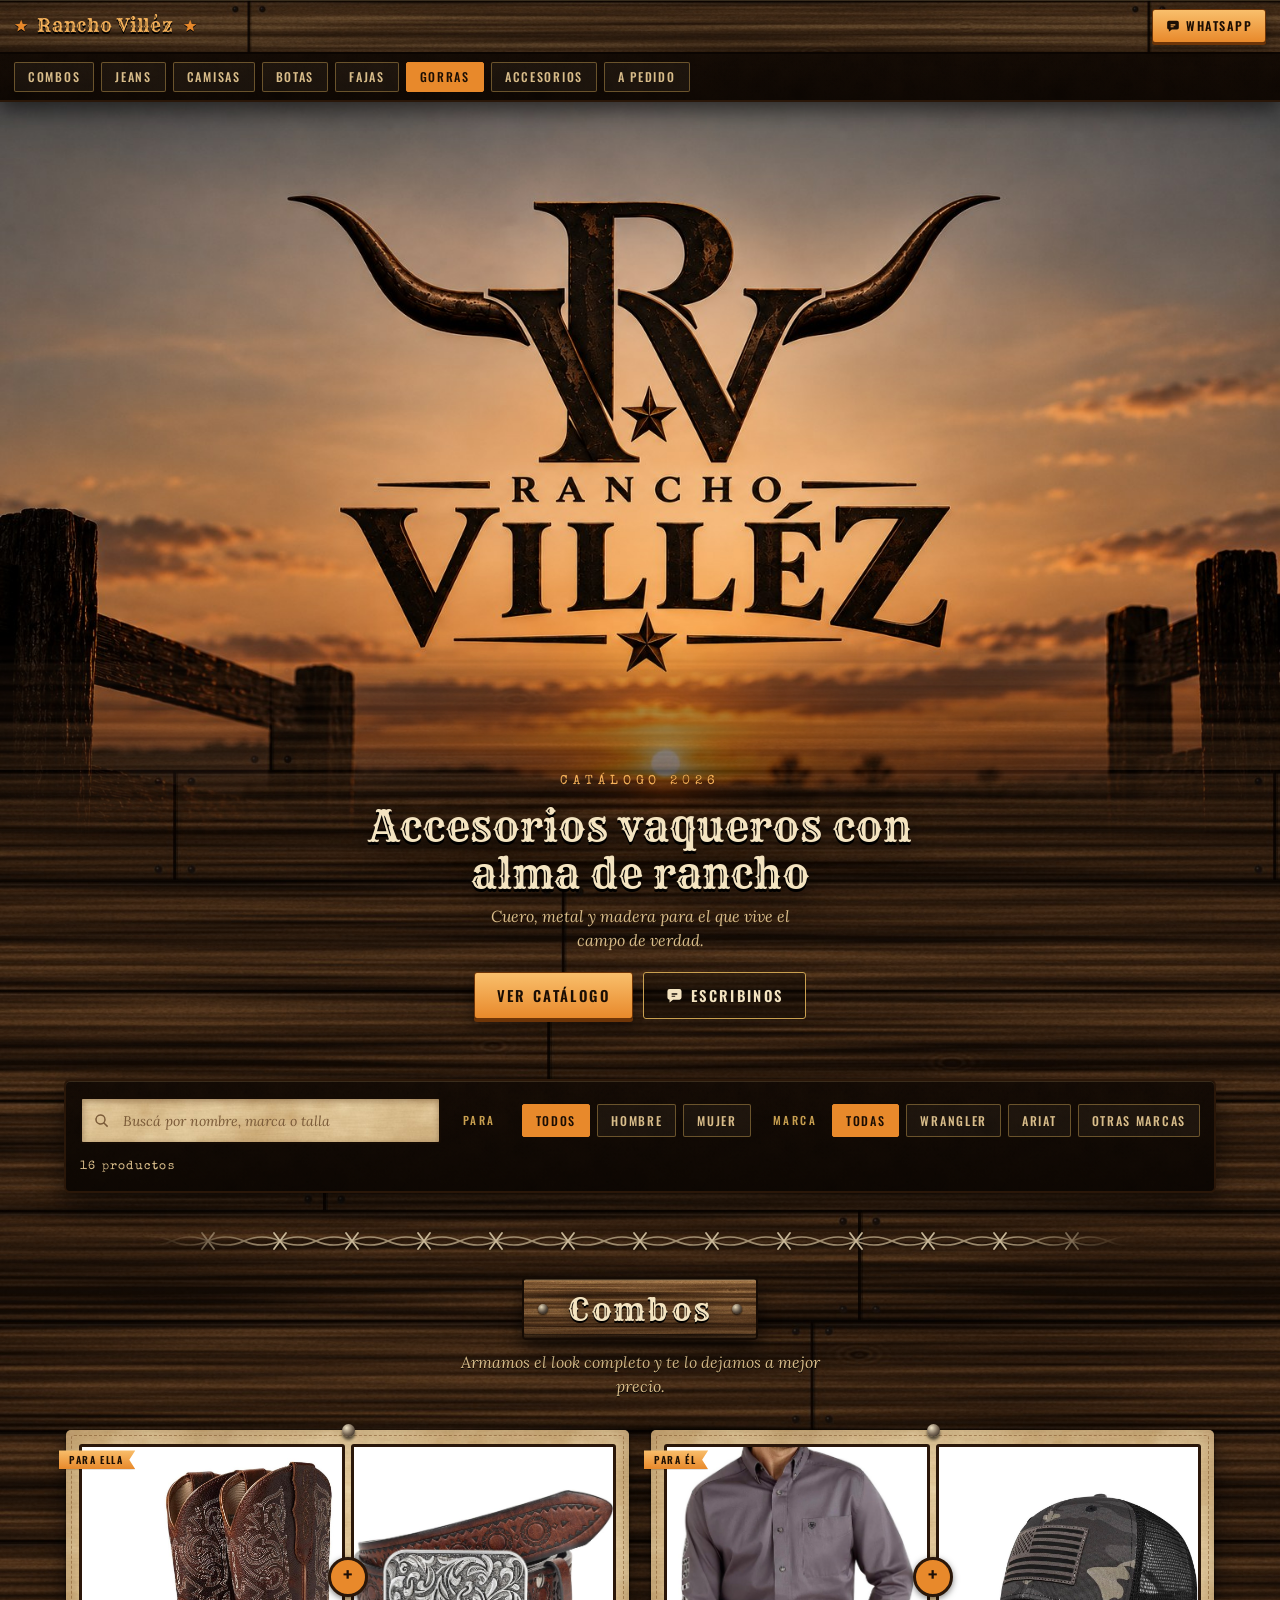
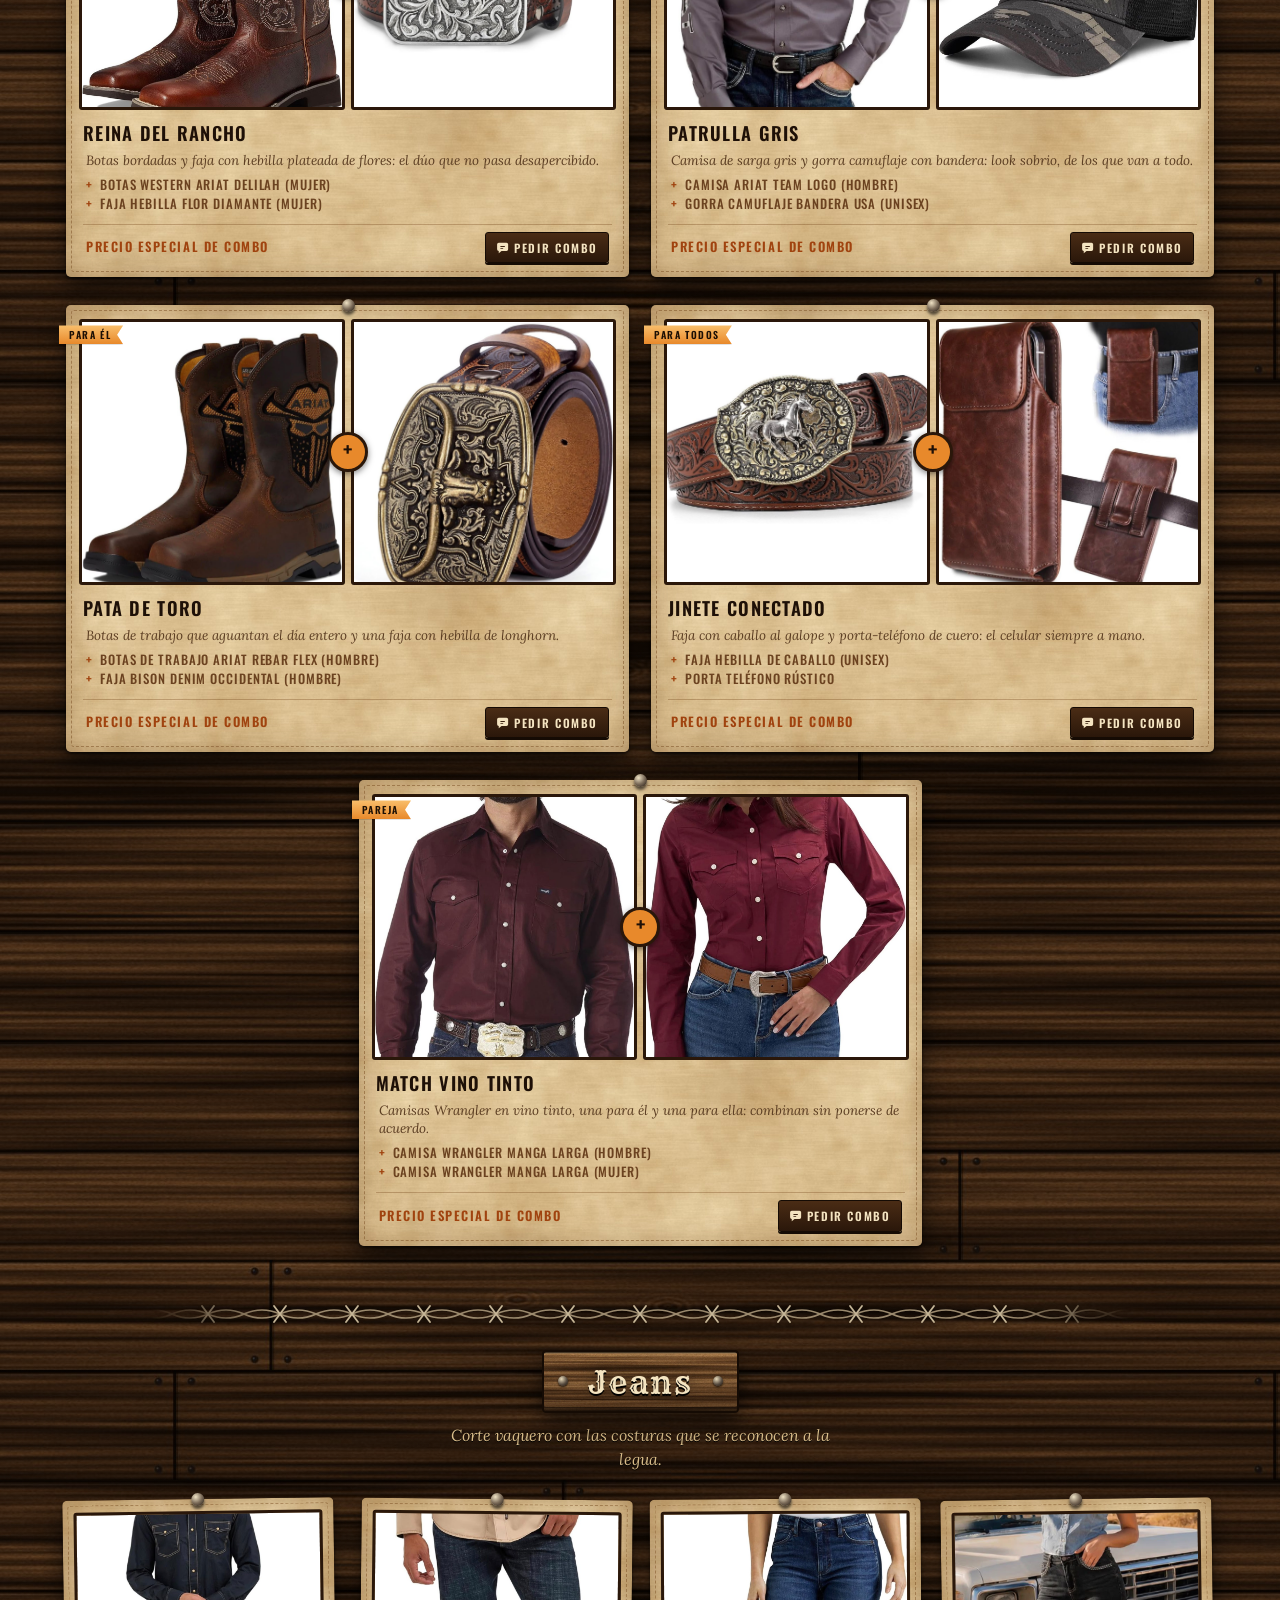
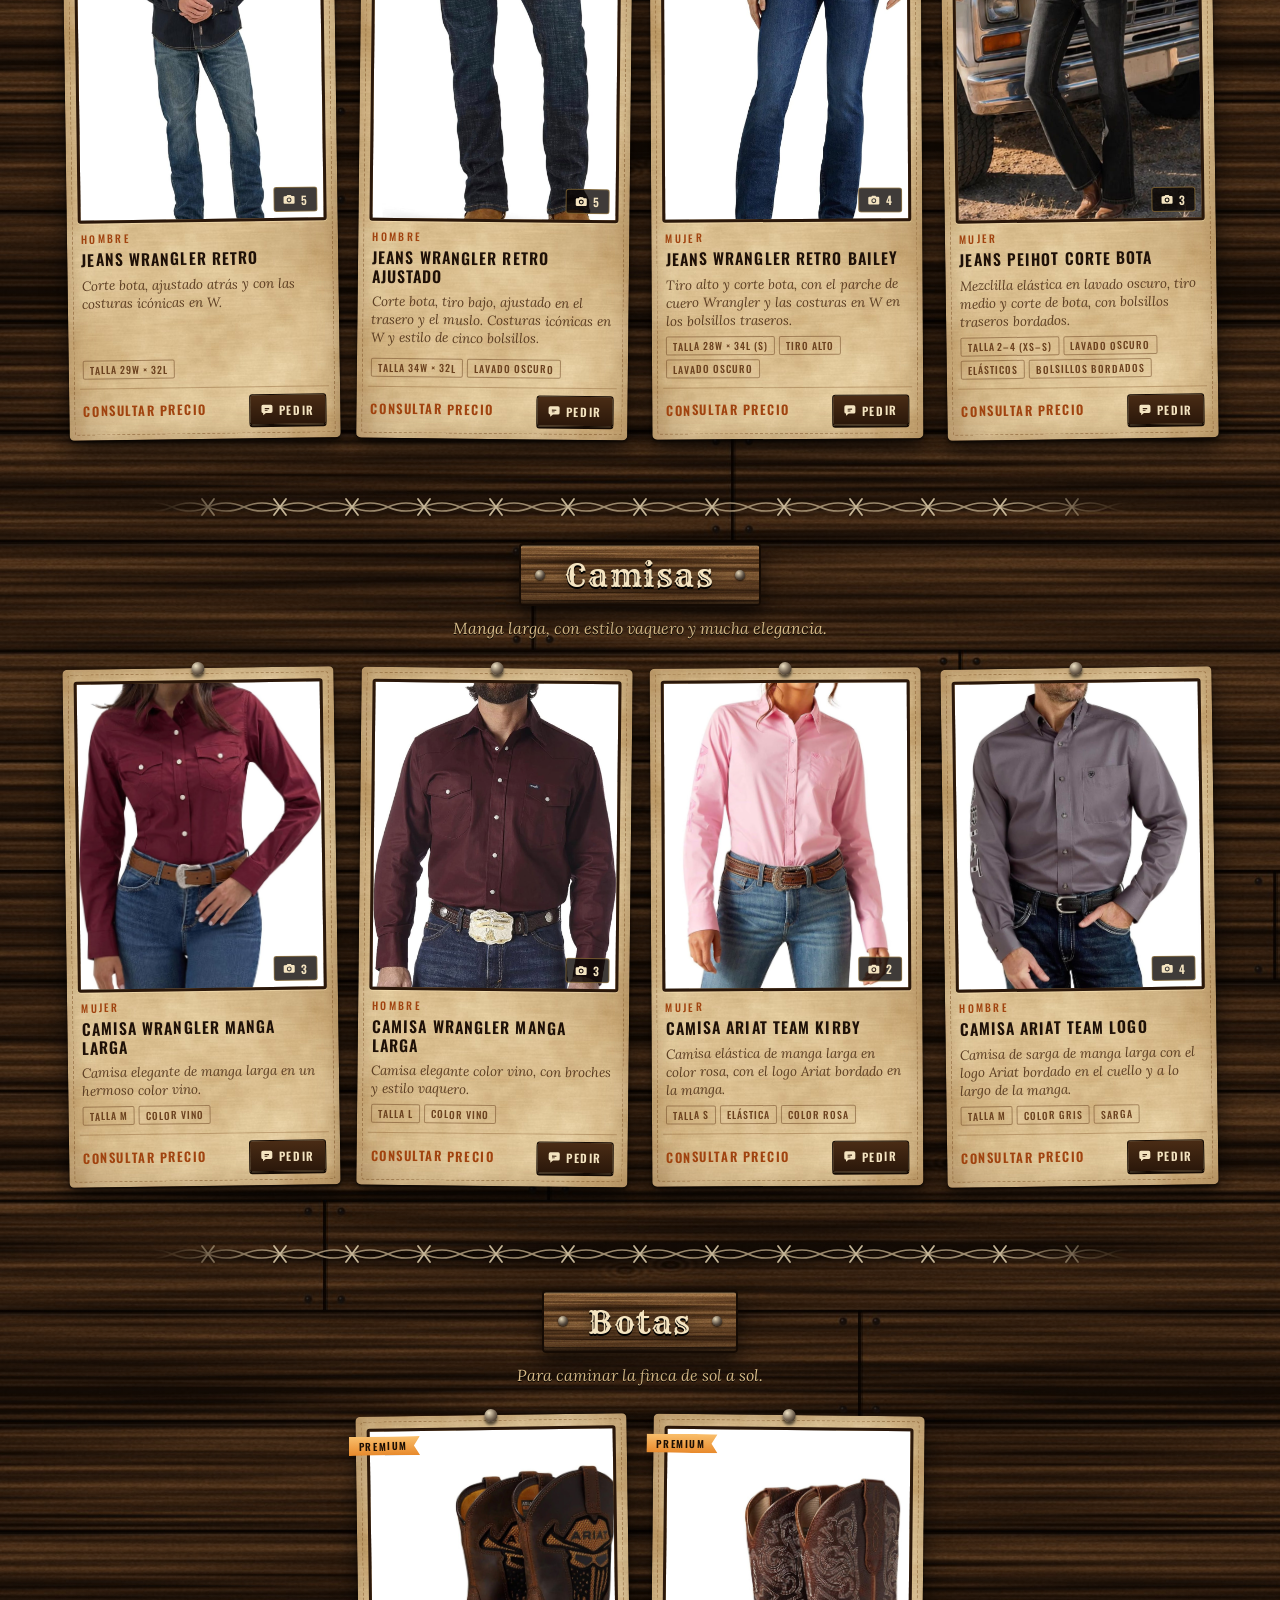
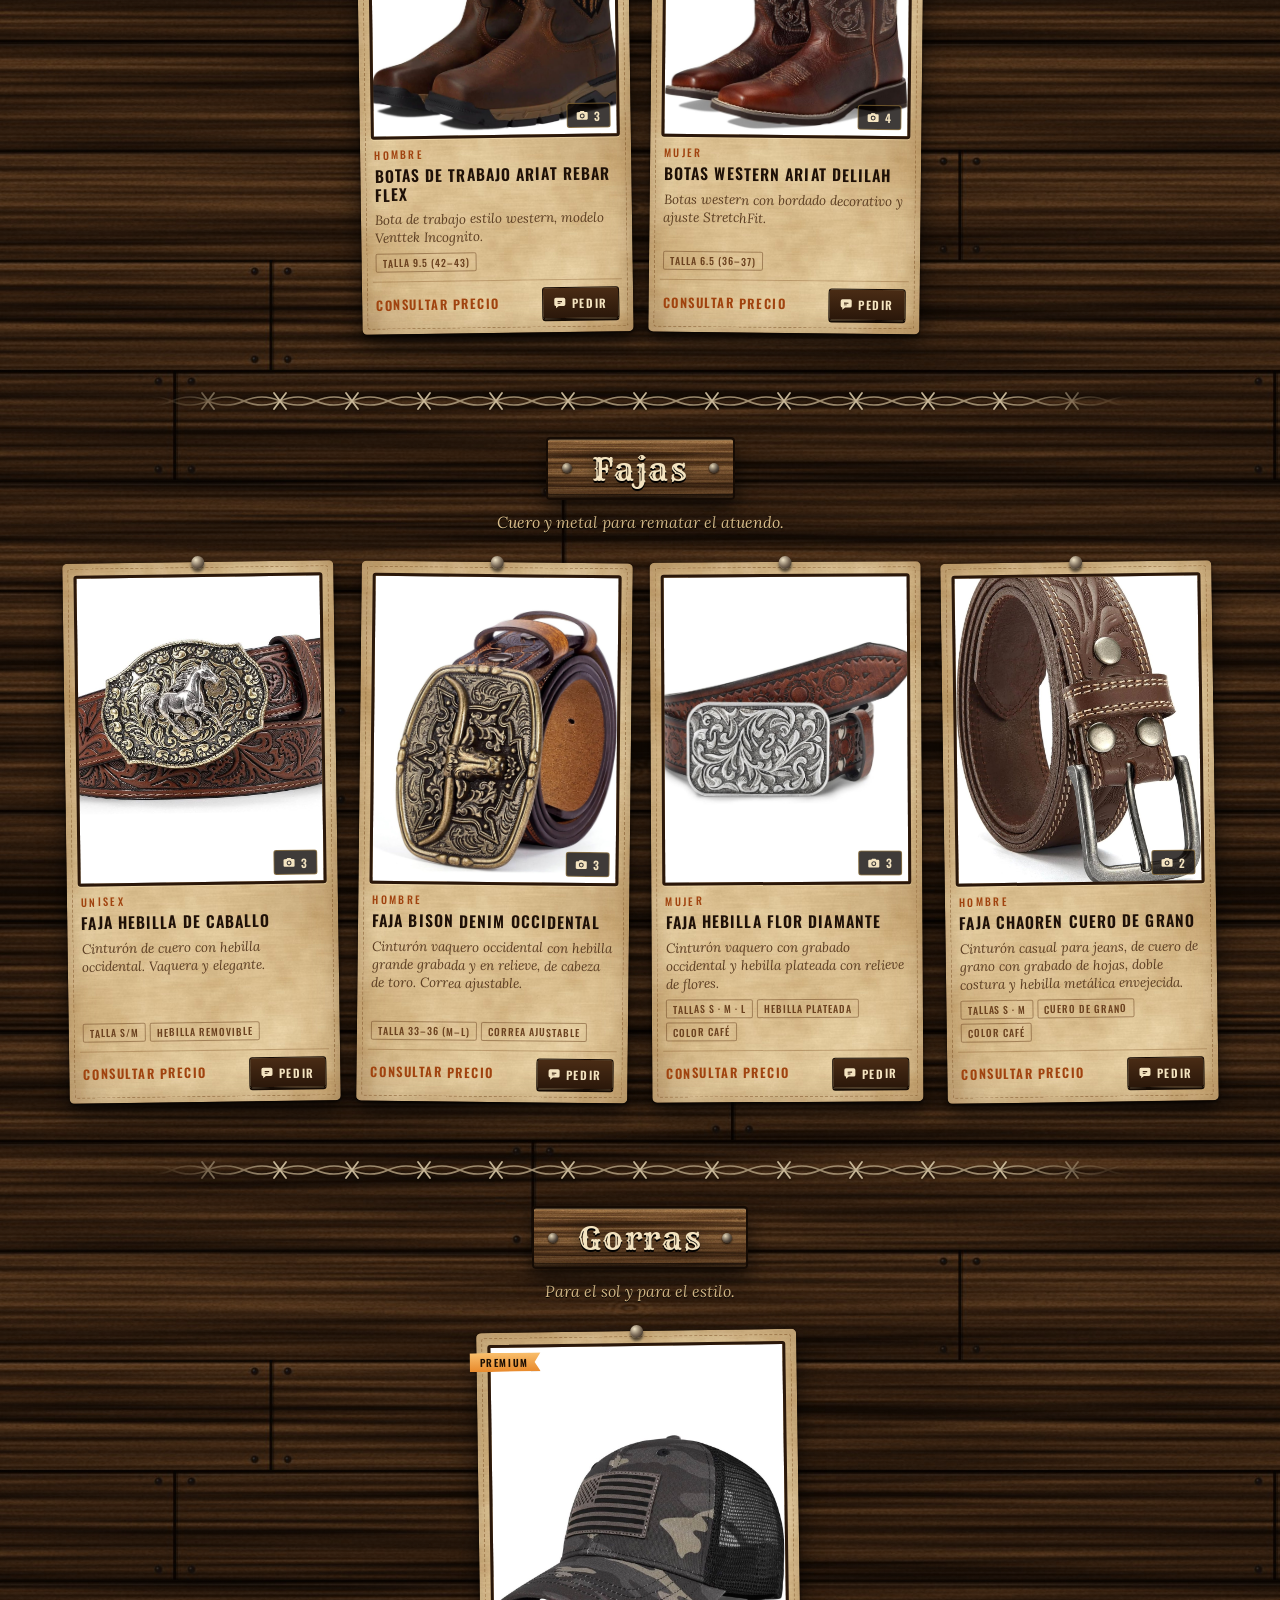
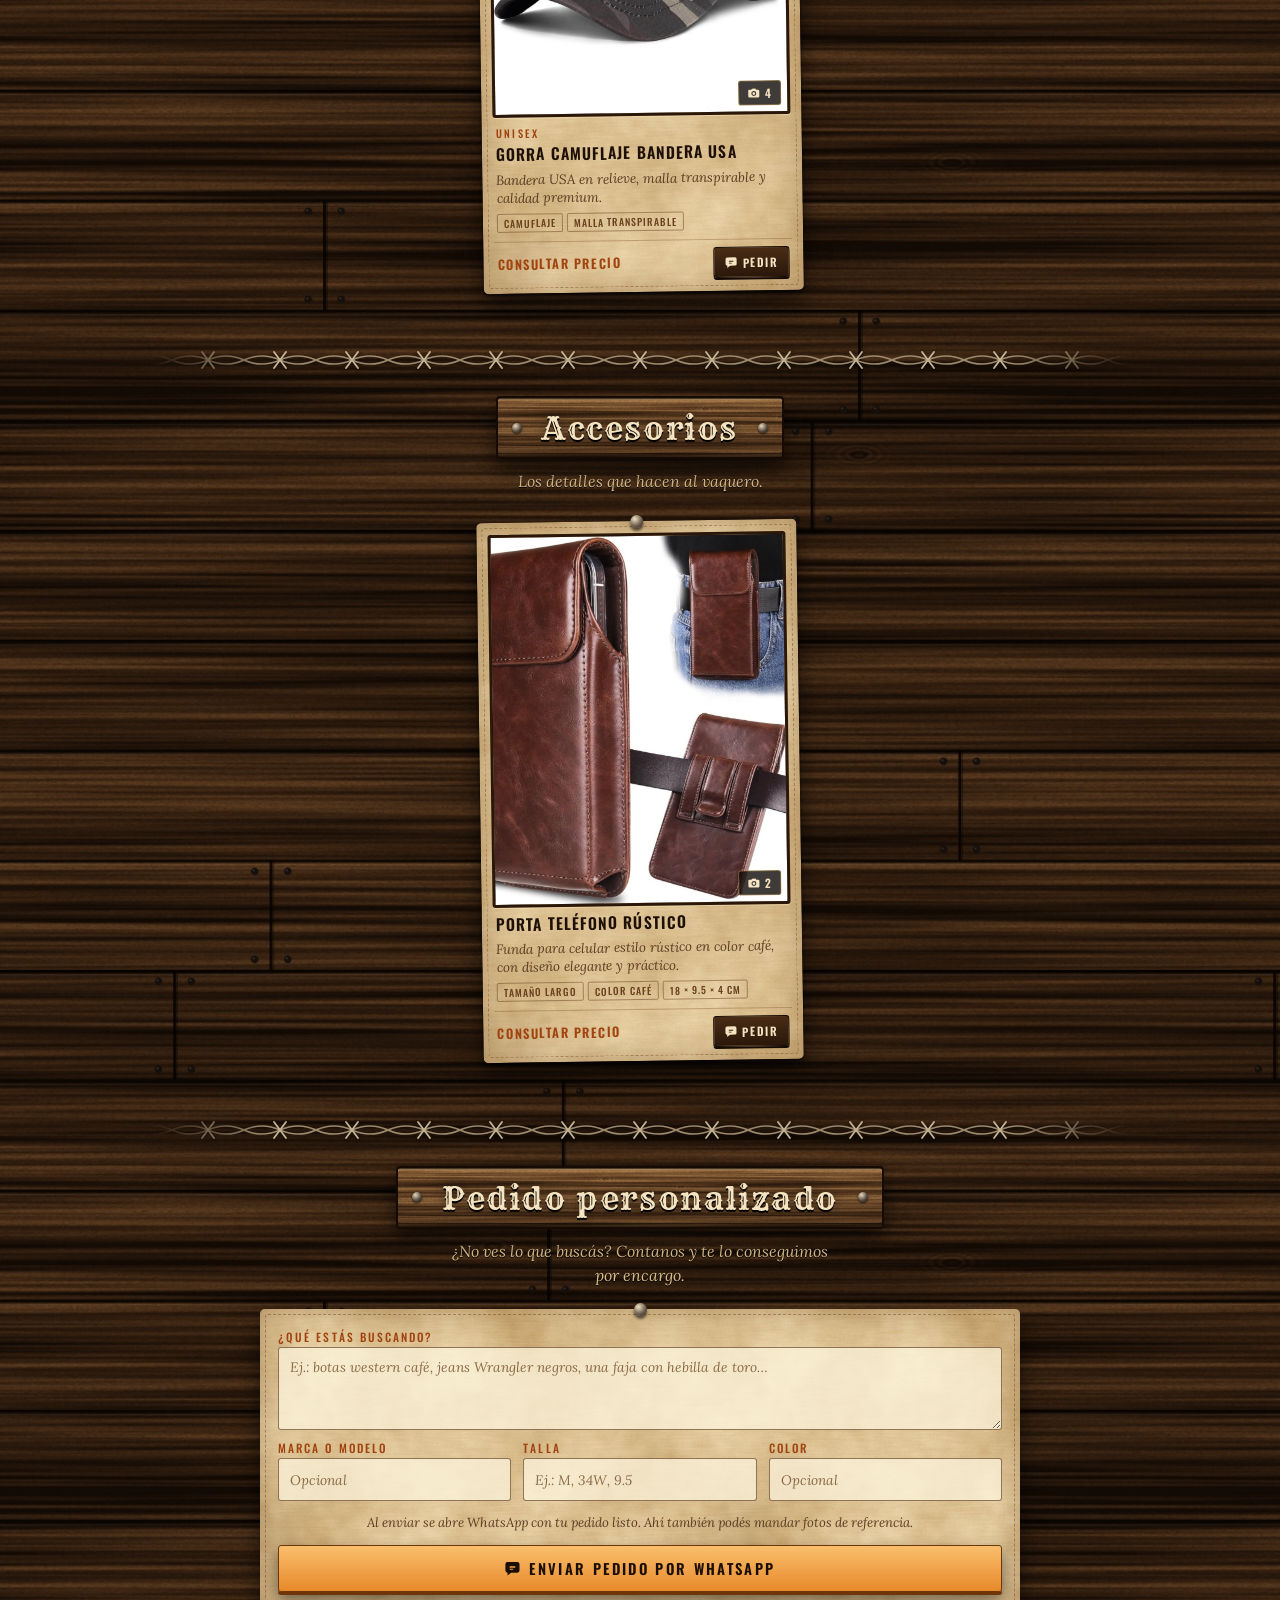
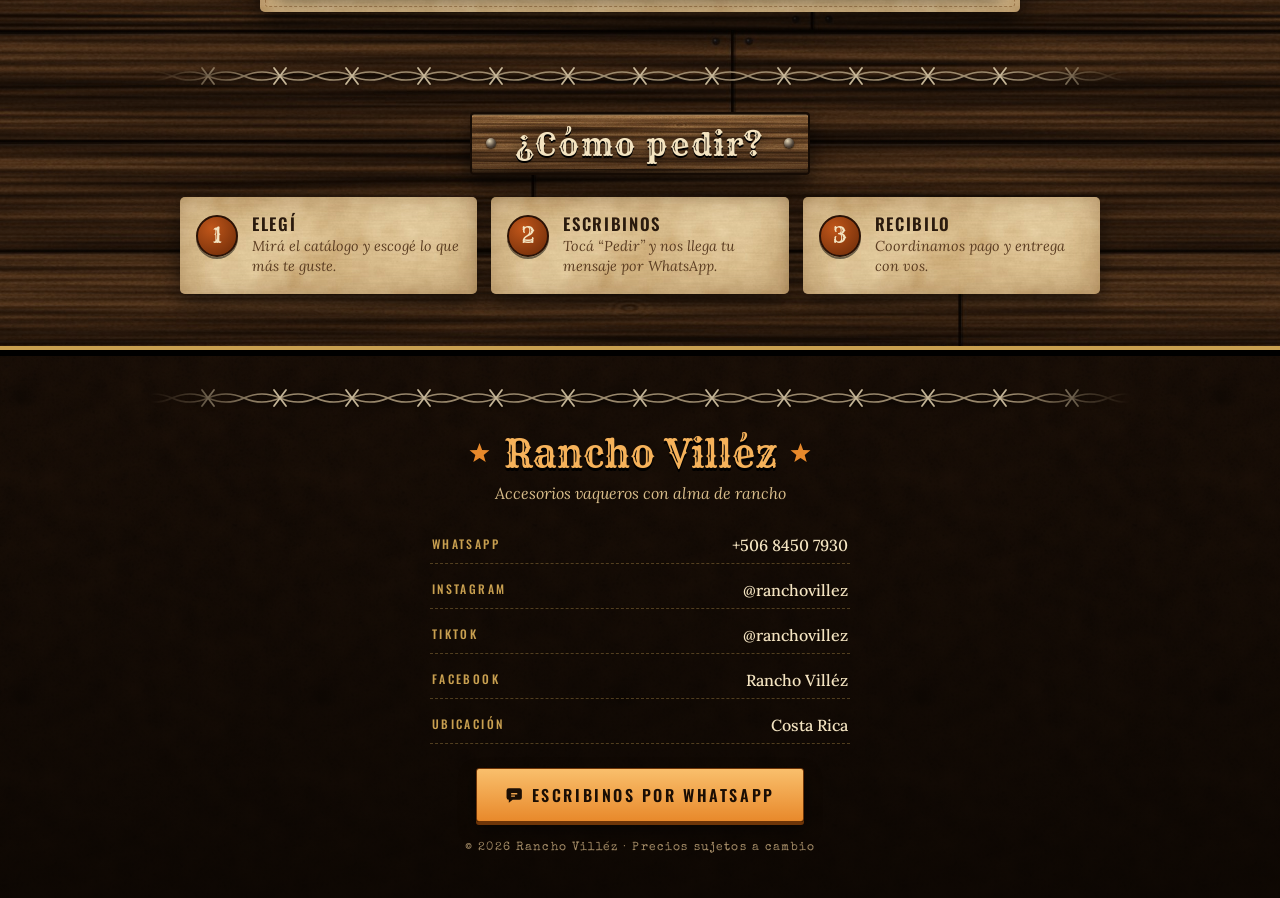
==== commit 9a0e7f52: "update DLT CAP." ====
--- a/index.html
+++ b/index.html
@@ -70,7 +70,7 @@
         <span class="flabel">Marca</span>
         <button class="fchip" type="button" data-brand="" aria-pressed="true">Todas</button><button class="fchip" type="button" data-brand="Wrangler" aria-pressed="false">Wrangler</button><button class="fchip" type="button" data-brand="Ariat" aria-pressed="false">Ariat</button><button class="fchip" type="button" data-brand="Otras" aria-pressed="false">Otras marcas</button>
       </div>
-      <div class="fmeta"><span id="fcount" aria-live="polite">17 productos</span>
+      <div class="fmeta"><span id="fcount" aria-live="polite">16 productos</span>
         <button class="fclear" id="fclear" type="button" hidden>Limpiar filtros</button></div>
     </div>
     <div class="fempty" id="fempty" hidden>
@@ -382,20 +382,6 @@
         <ul class="thumbs" aria-hidden="true"><li><img src="images/gorra-camuflaje-usa-2.jpg" alt="" loading="lazy"></li><li><img src="images/gorra-camuflaje-usa-3.jpg" alt="" loading="lazy"></li><li><img src="images/gorra-camuflaje-usa-4.jpg" alt="" loading="lazy"></li></ul>
         <div class="foot"><span class="price ask">Consultar precio</span>
           <a class="btn-order" href="https://wa.me/50684507930?text=Hola%20Rancho%20Vill%C3%A9z%2C%20me%20interesa%3A%20Gorra%20Camuflaje%20Bandera%20USA%20%28Unisex%29%20%E2%80%93%20Camuflaje%2C%20Malla%20transpirable" target="_blank" rel="noopener"><svg class="i-chat" viewBox="0 0 24 24" aria-hidden="true"><path d="M5 3h14a3 3 0 0 1 3 3v9a3 3 0 0 1-3 3H10l-5 4v-4a3 3 0 0 1-3-3V6a3 3 0 0 1 3-3Zm3 6v2h8V9H8Zm0 3.500V14h5v-1.500H8Z"/></svg>Pedir</a>
-        </div>
-      </article>
-      <article class="card" data-imgs='["images/gorra-encerada-usa-2.jpg", "images/gorra-encerada-usa-1.jpg", "images/gorra-encerada-usa-3.jpg"]' data-who="Unisex" data-brand="Otras" data-q="gorra encerada bandera americana  unisex gorras gorra de tela encerada con parche de la bandera americana, ajuste americano y cierre regulable atras. ajuste americano color cafe tela encerada">
-        <i class="nail"></i><span class="badge">Premium</span>
-        <button class="open" type="button" aria-label="Ver fotos de Gorra Encerada Bandera Americana (Unisex)">
-          <span class="photo" style="--focus:50% 50%"><img src="images/gorra-encerada-usa-2.jpg" alt="Gorra Encerada Bandera Americana (Unisex)" loading="lazy"><span class="count"><svg class="i-cam" viewBox="0 0 24 24" aria-hidden="true"><path d="M9 4 7.500 6H4a2 2 0 0 0-2 2v10a2 2 0 0 0 2 2h16a2 2 0 0 0 2-2V8a2 2 0 0 0-2-2h-3.500L15 4H9Zm3 4.500a4.500 4.500 0 1 1 0 9 4.500 4.500 0 0 1 0-9Zm0 2a2.500 2.500 0 1 0 0 5 2.500 2.500 0 0 0 0-5Z"/></svg>3</span></span>
-          <span class="who">Unisex</span>
-          <h3>Gorra Encerada Bandera Americana</h3>
-        </button>
-        <p class="desc">Gorra de tela encerada con parche de la bandera americana, ajuste americano y cierre regulable atrás.</p>
-        <ul class="opts"><li>Ajuste americano</li><li>Color café</li><li>Tela encerada</li></ul>
-        <ul class="thumbs" aria-hidden="true"><li><img src="images/gorra-encerada-usa-1.jpg" alt="" loading="lazy"></li><li><img src="images/gorra-encerada-usa-3.jpg" alt="" loading="lazy"></li></ul>
-        <div class="foot"><span class="price ask">Consultar precio</span>
-          <a class="btn-order" href="https://wa.me/50684507930?text=Hola%20Rancho%20Vill%C3%A9z%2C%20me%20interesa%3A%20Gorra%20Encerada%20Bandera%20Americana%20%28Unisex%29%20%E2%80%93%20Ajuste%20americano%2C%20Color%20caf%C3%A9%2C%20Tela%20encerada" target="_blank" rel="noopener"><svg class="i-chat" viewBox="0 0 24 24" aria-hidden="true"><path d="M5 3h14a3 3 0 0 1 3 3v9a3 3 0 0 1-3 3H10l-5 4v-4a3 3 0 0 1-3-3V6a3 3 0 0 1 3-3Zm3 6v2h8V9H8Zm0 3.500V14h5v-1.500H8Z"/></svg>Pedir</a>
         </div>
       </article>
       </div>
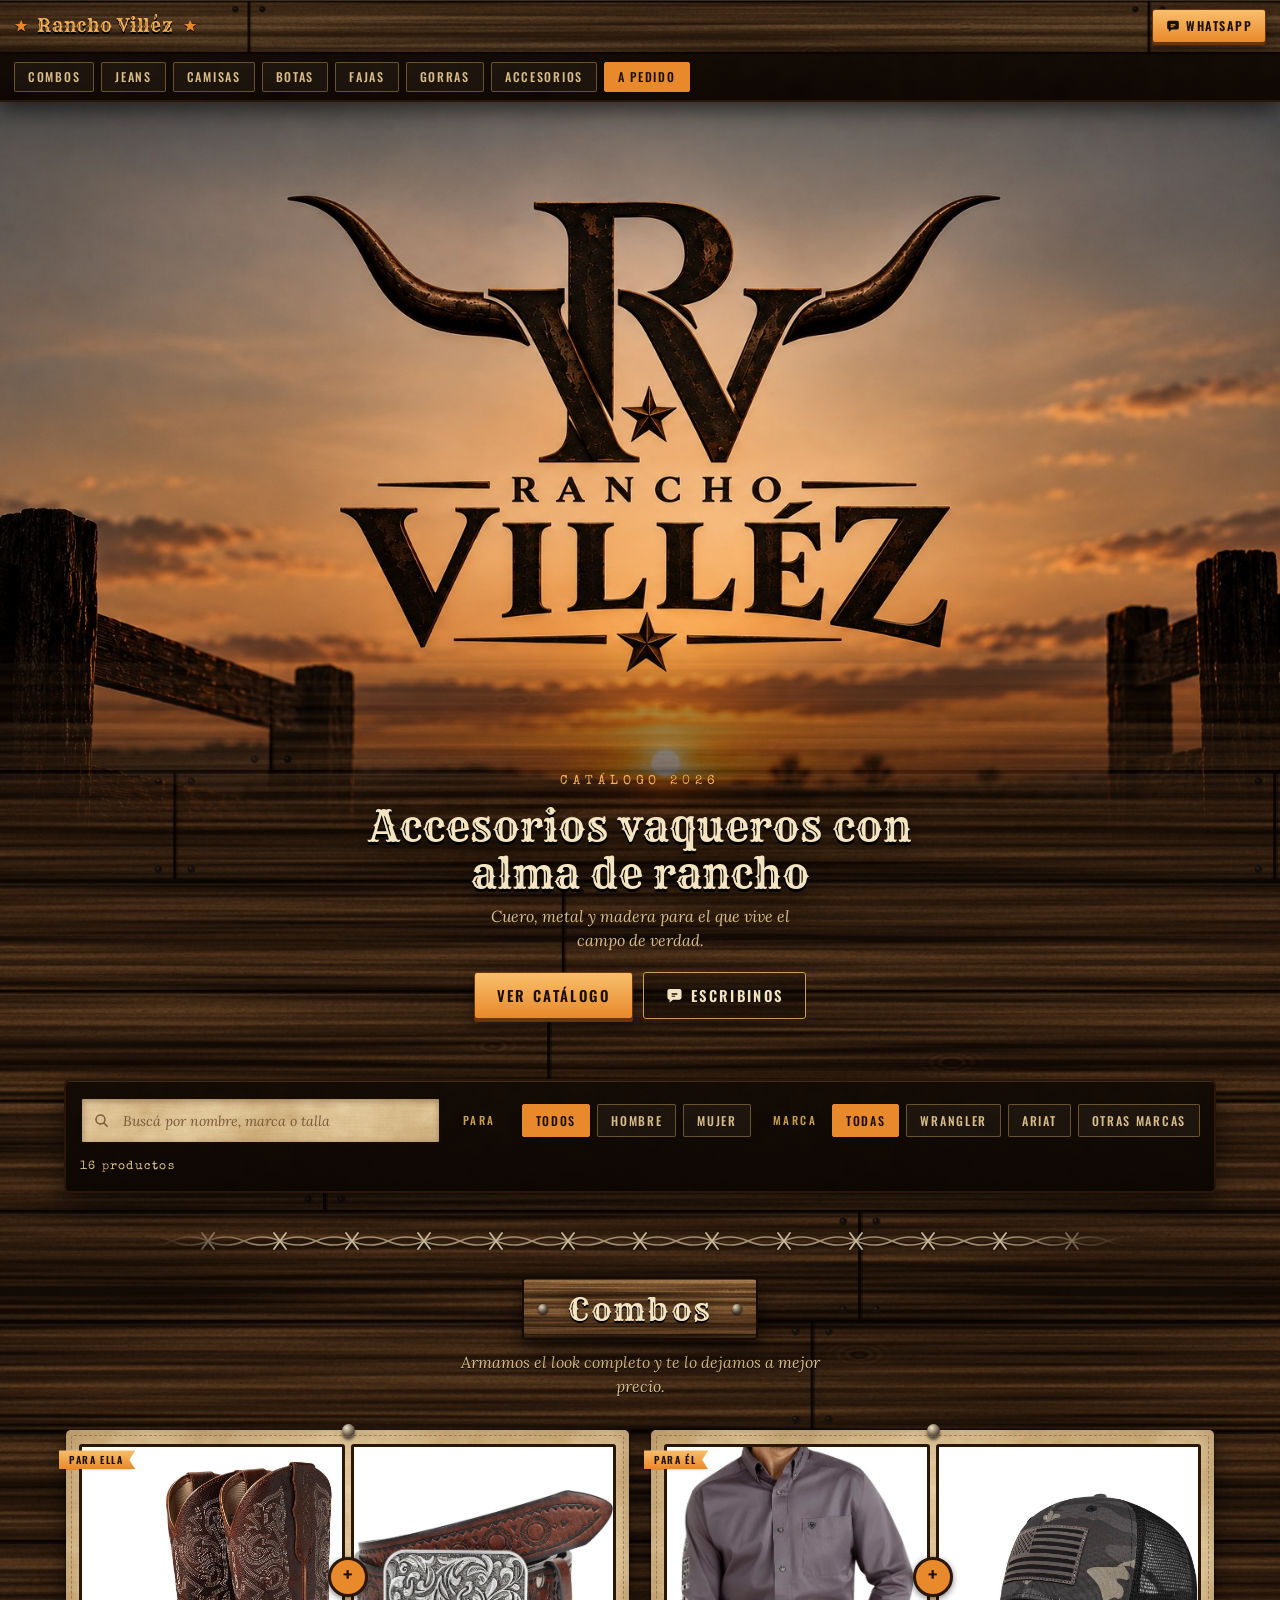
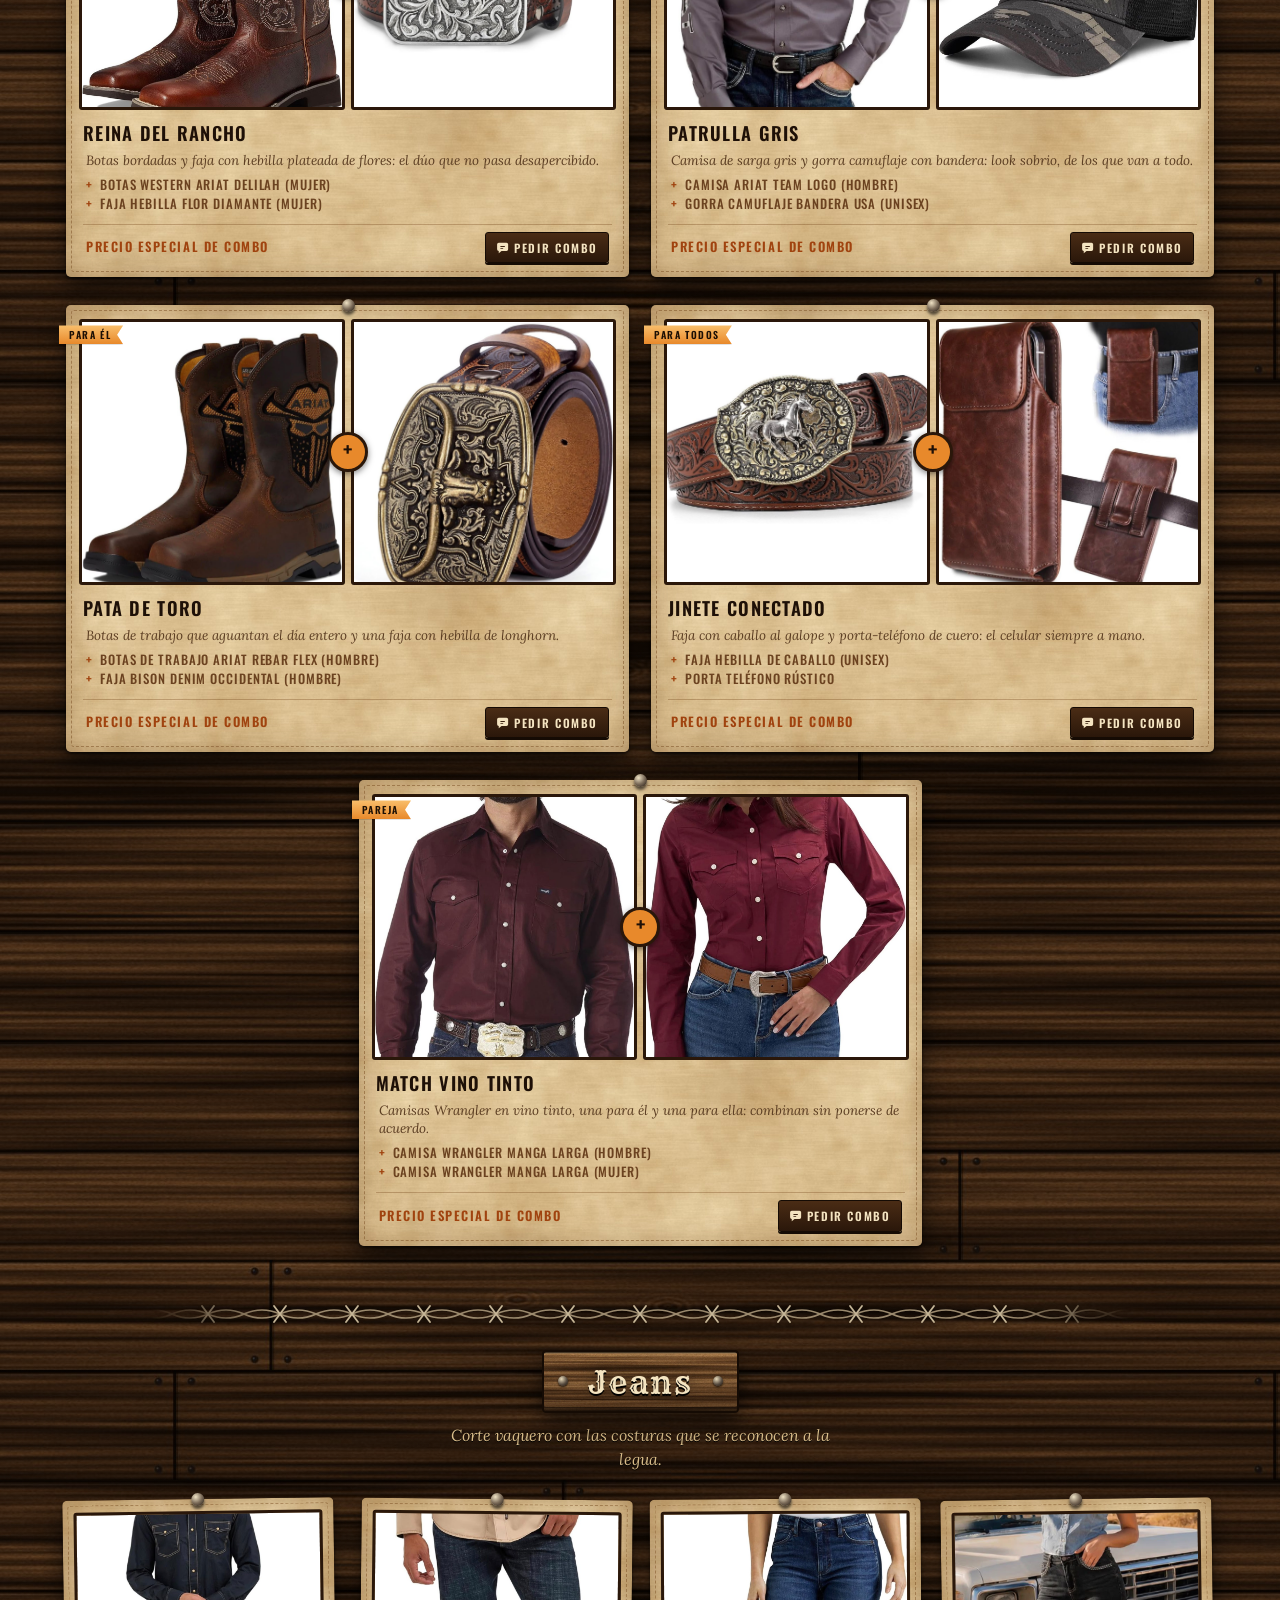
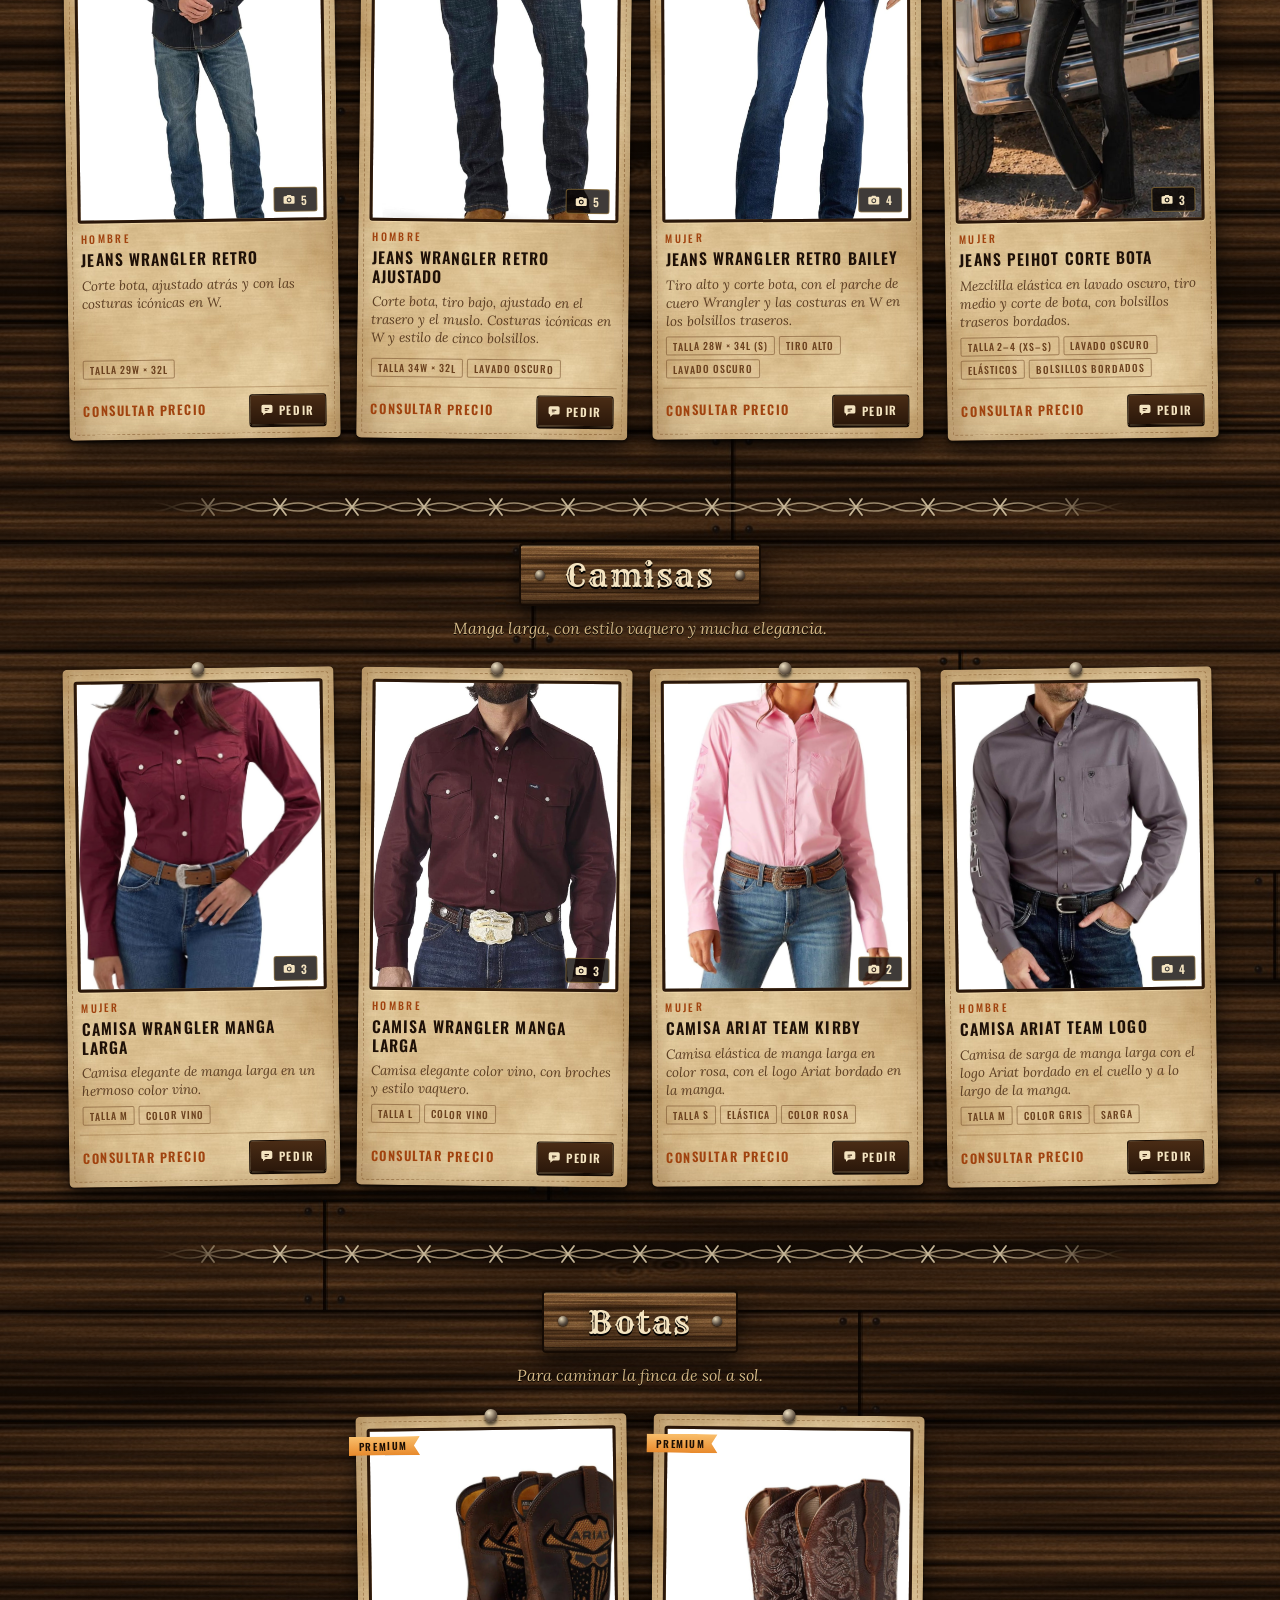
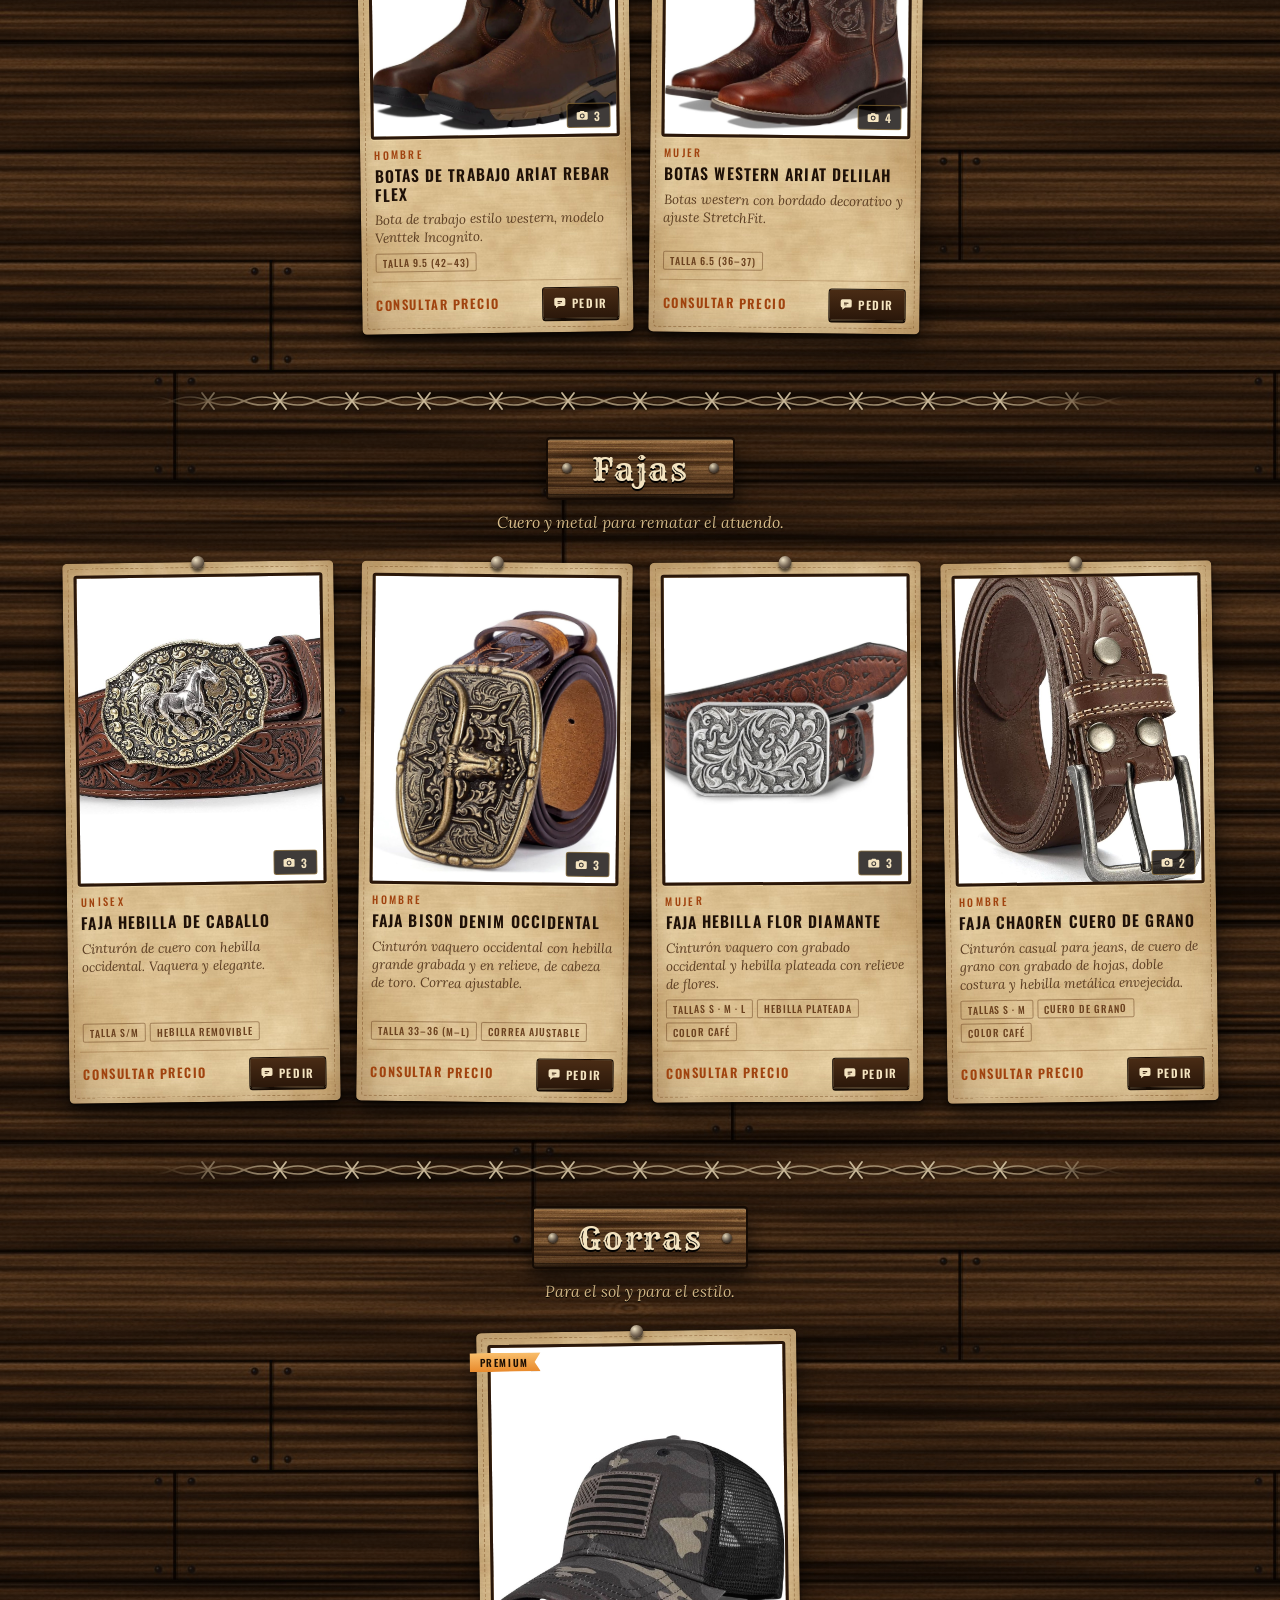
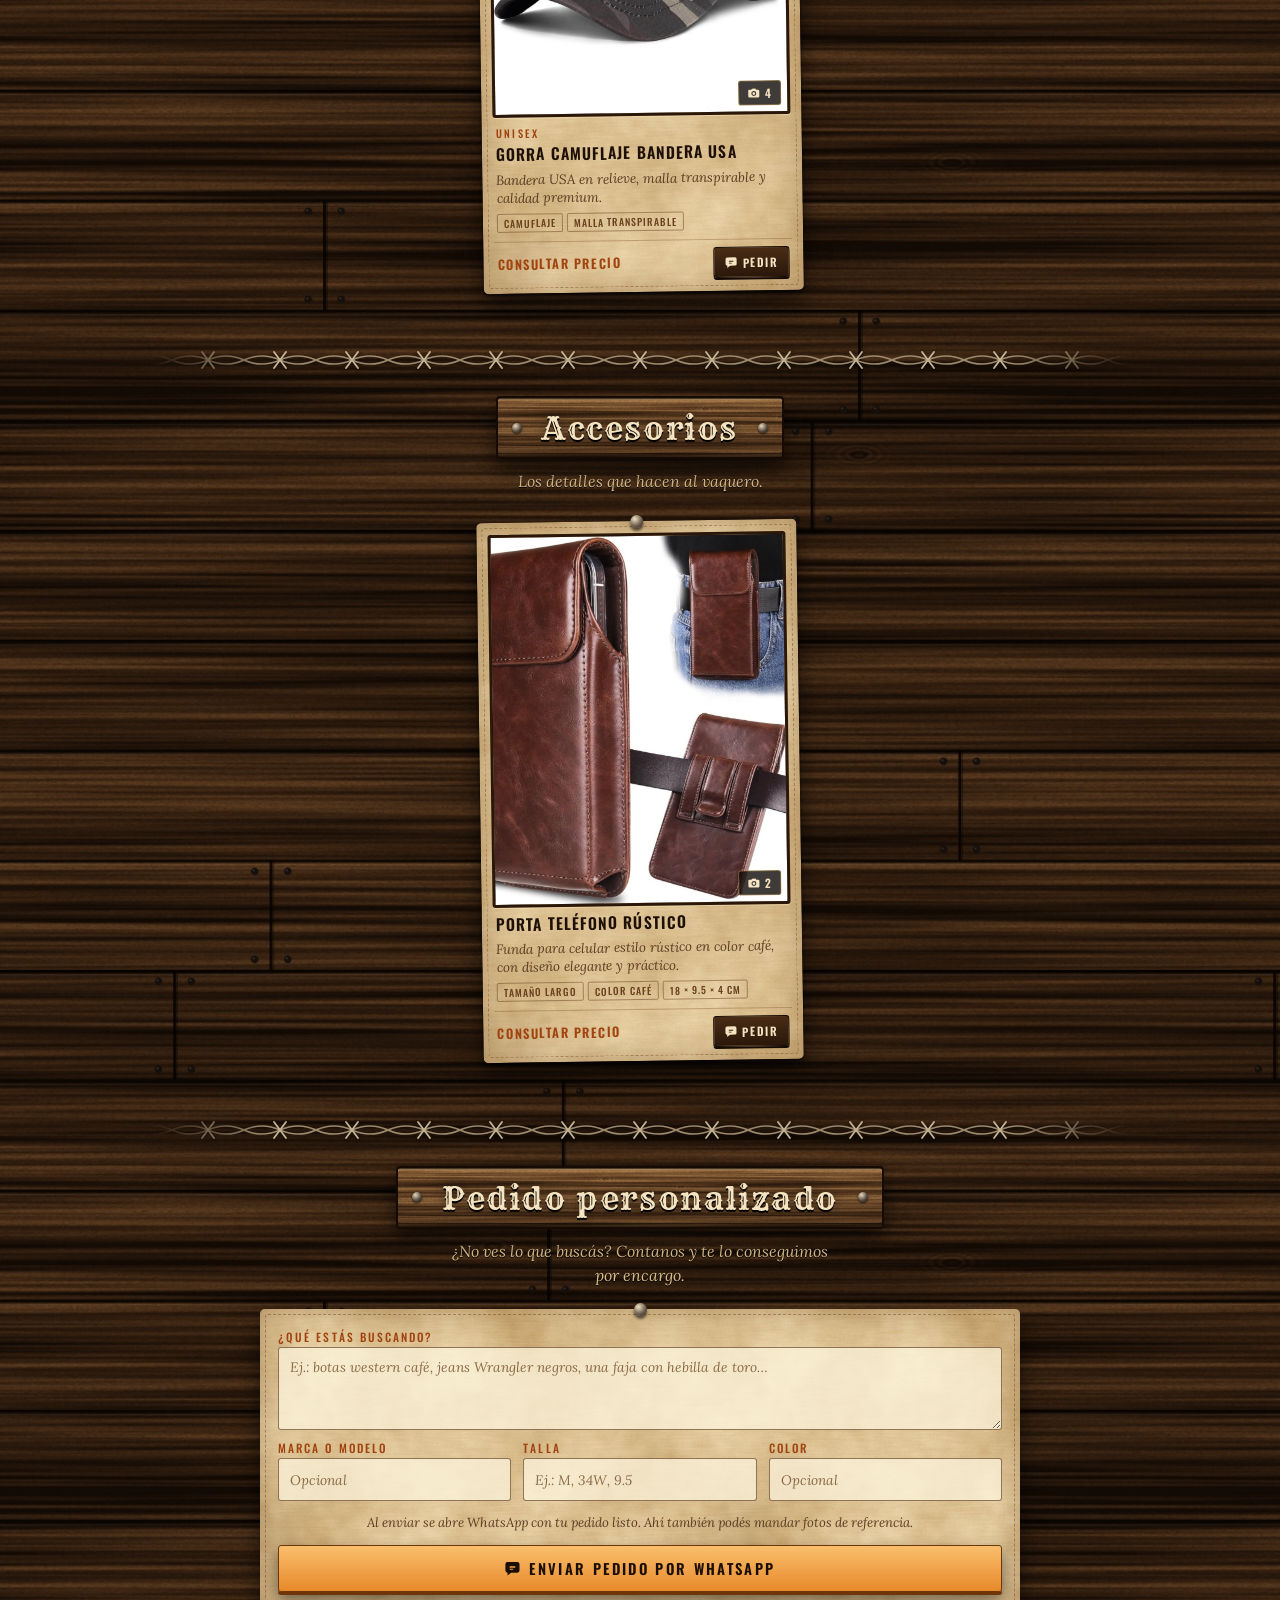
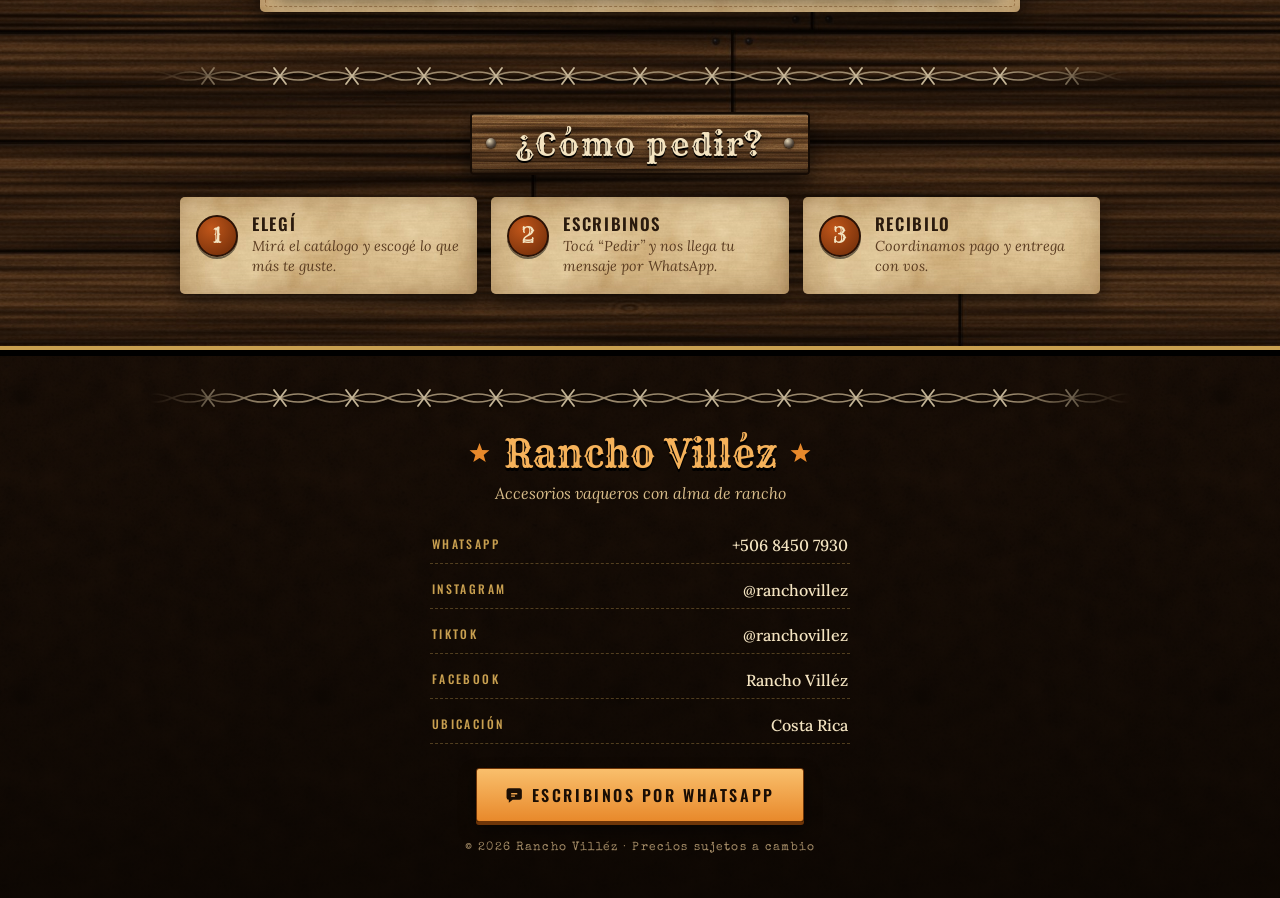
==== commit 7d50b2dd: "update" ====
--- a/index.html
+++ b/index.html
@@ -6,9 +6,22 @@
 <title>Rancho Villéz · Catálogo de accesorios vaqueros</title>
 <meta name="description" content="Accesorios vaqueros con alma de rancho. Catálogo de Rancho Villéz.">
 <meta name="theme-color" content="#140b05">
-<meta property="og:title" content="Rancho Villéz · Catálogo">
-<meta property="og:description" content="Accesorios vaqueros con alma de rancho">
-<meta property="og:image" content="assets/img/hero.jpg">
+<link rel="canonical" href="https://millodev.github.io/CatalogoRanchoVillez/">
+<meta property="og:type" content="website">
+<meta property="og:site_name" content="Rancho Villéz">
+<meta property="og:locale" content="es_CR">
+<meta property="og:url" content="https://millodev.github.io/CatalogoRanchoVillez/">
+<meta property="og:title" content="Rancho Villéz · Catálogo 2026">
+<meta property="og:description" content="Accesorios vaqueros con alma de rancho. Mirá el catálogo y pedí por WhatsApp.">
+<meta property="og:image" content="https://millodev.github.io/CatalogoRanchoVillez/assets/img/og.jpg">
+<meta property="og:image:type" content="image/jpeg">
+<meta property="og:image:width" content="1200">
+<meta property="og:image:height" content="630">
+<meta property="og:image:alt" content="Logo de Rancho Villéz sobre un atardecer de rancho">
+<meta name="twitter:card" content="summary_large_image">
+<meta name="twitter:title" content="Rancho Villéz · Catálogo 2026">
+<meta name="twitter:description" content="Accesorios vaqueros con alma de rancho">
+<meta name="twitter:image" content="https://millodev.github.io/CatalogoRanchoVillez/assets/img/og.jpg">
 <link rel="preload" href="assets/fonts/rye-latin-400-normal.woff2" as="font" type="font/woff2" crossorigin>
 <link rel="icon" href="data:image/svg+xml,%3Csvg%20xmlns%3D%22http%3A//www.w3.org/2000/svg%22%20viewBox%3D%22-12%20-12%2024%2024%22%3E%3Crect%20x%3D%22-12%22%20y%3D%22-12%22%20width%3D%2224%22%20height%3D%2224%22%20rx%3D%225%22%20fill%3D%22%23140b05%22/%3E%3Cpolygon%20fill%3D%22%23e8892b%22%20points%3D%220.0%2C-10.0%202.5%2C-3.4%209.5%2C-3.1%204.0%2C1.3%205.9%2C8.1%200.0%2C4.2%20-5.9%2C8.1%20-4.0%2C1.3%20-9.5%2C-3.1%20-2.5%2C-3.4%22/%3E%3C/svg%3E">
 <script>try{if(!sessionStorage.getItem('rv_intro')&&!matchMedia('(prefers-reduced-motion: reduce)').matches&&!/[?&]nointro/.test(location.search)){document.documentElement.className='rv-intro'}}catch(e){}</script>
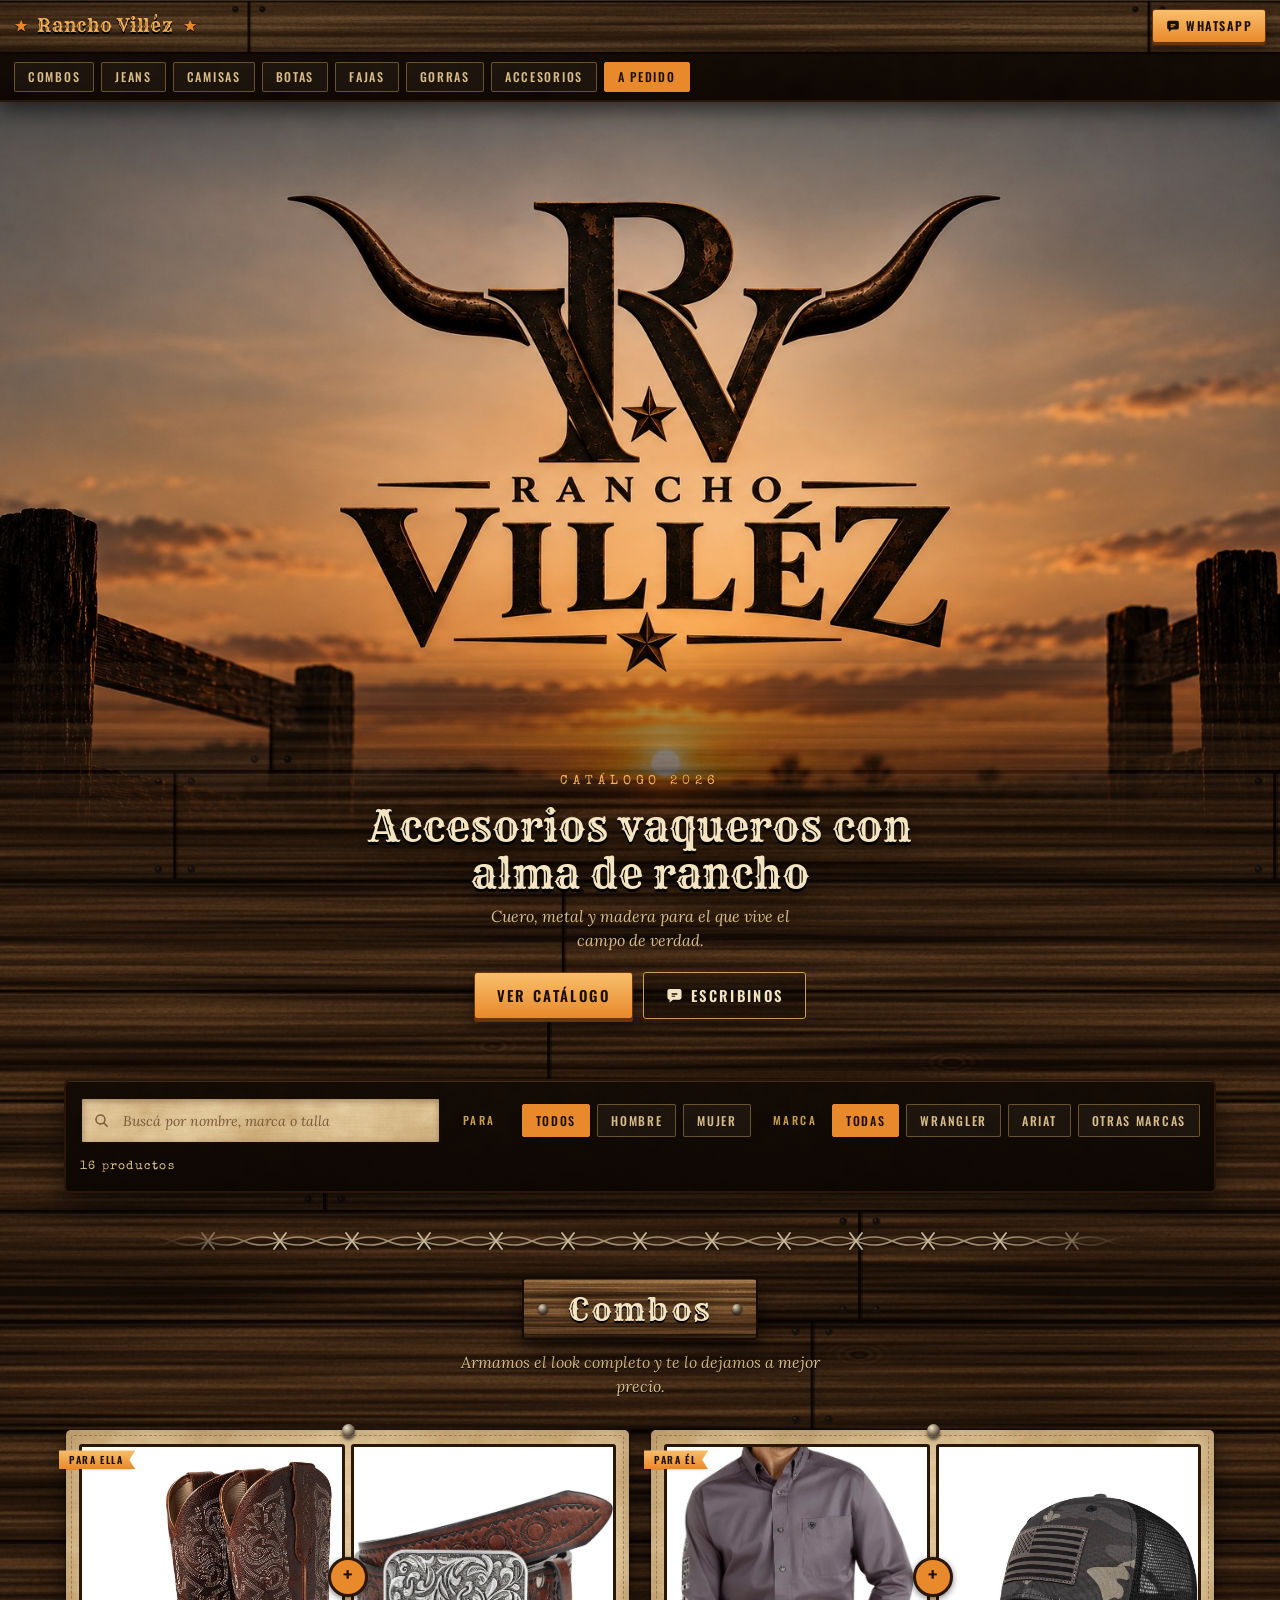
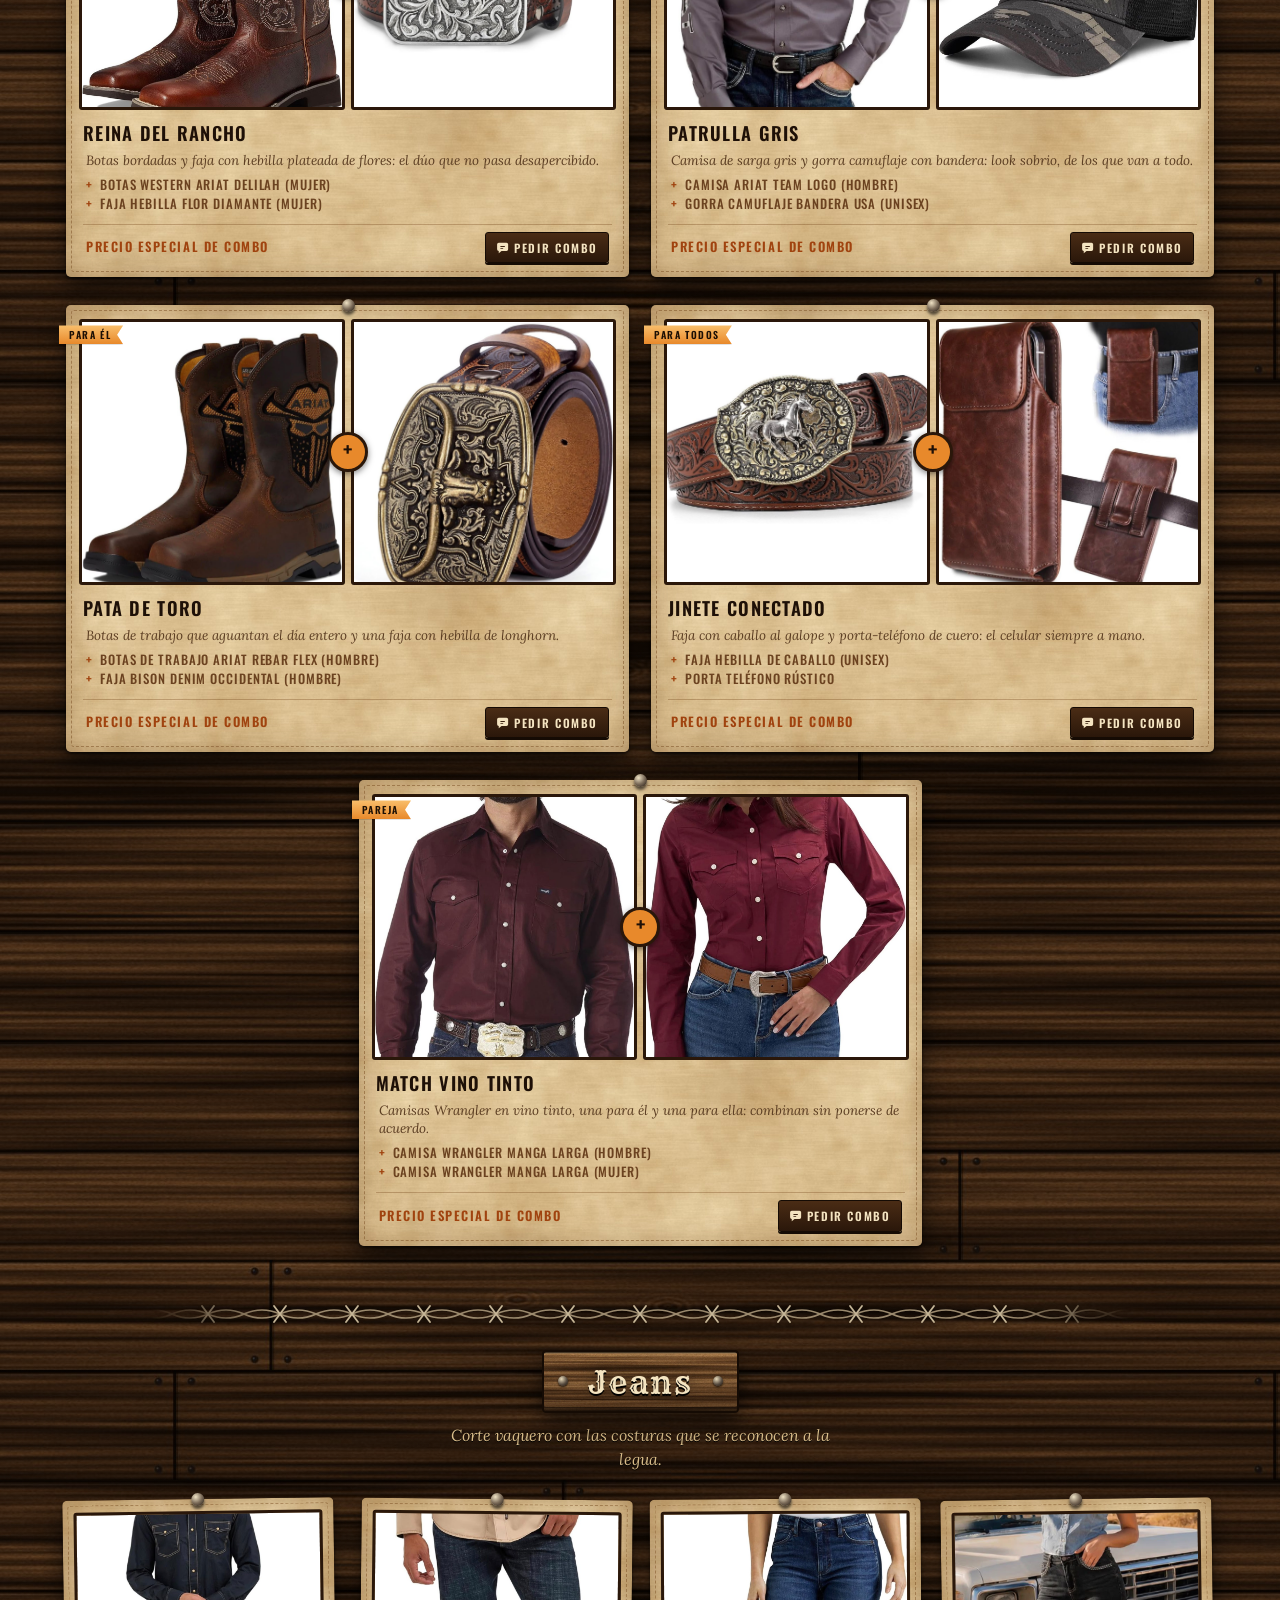
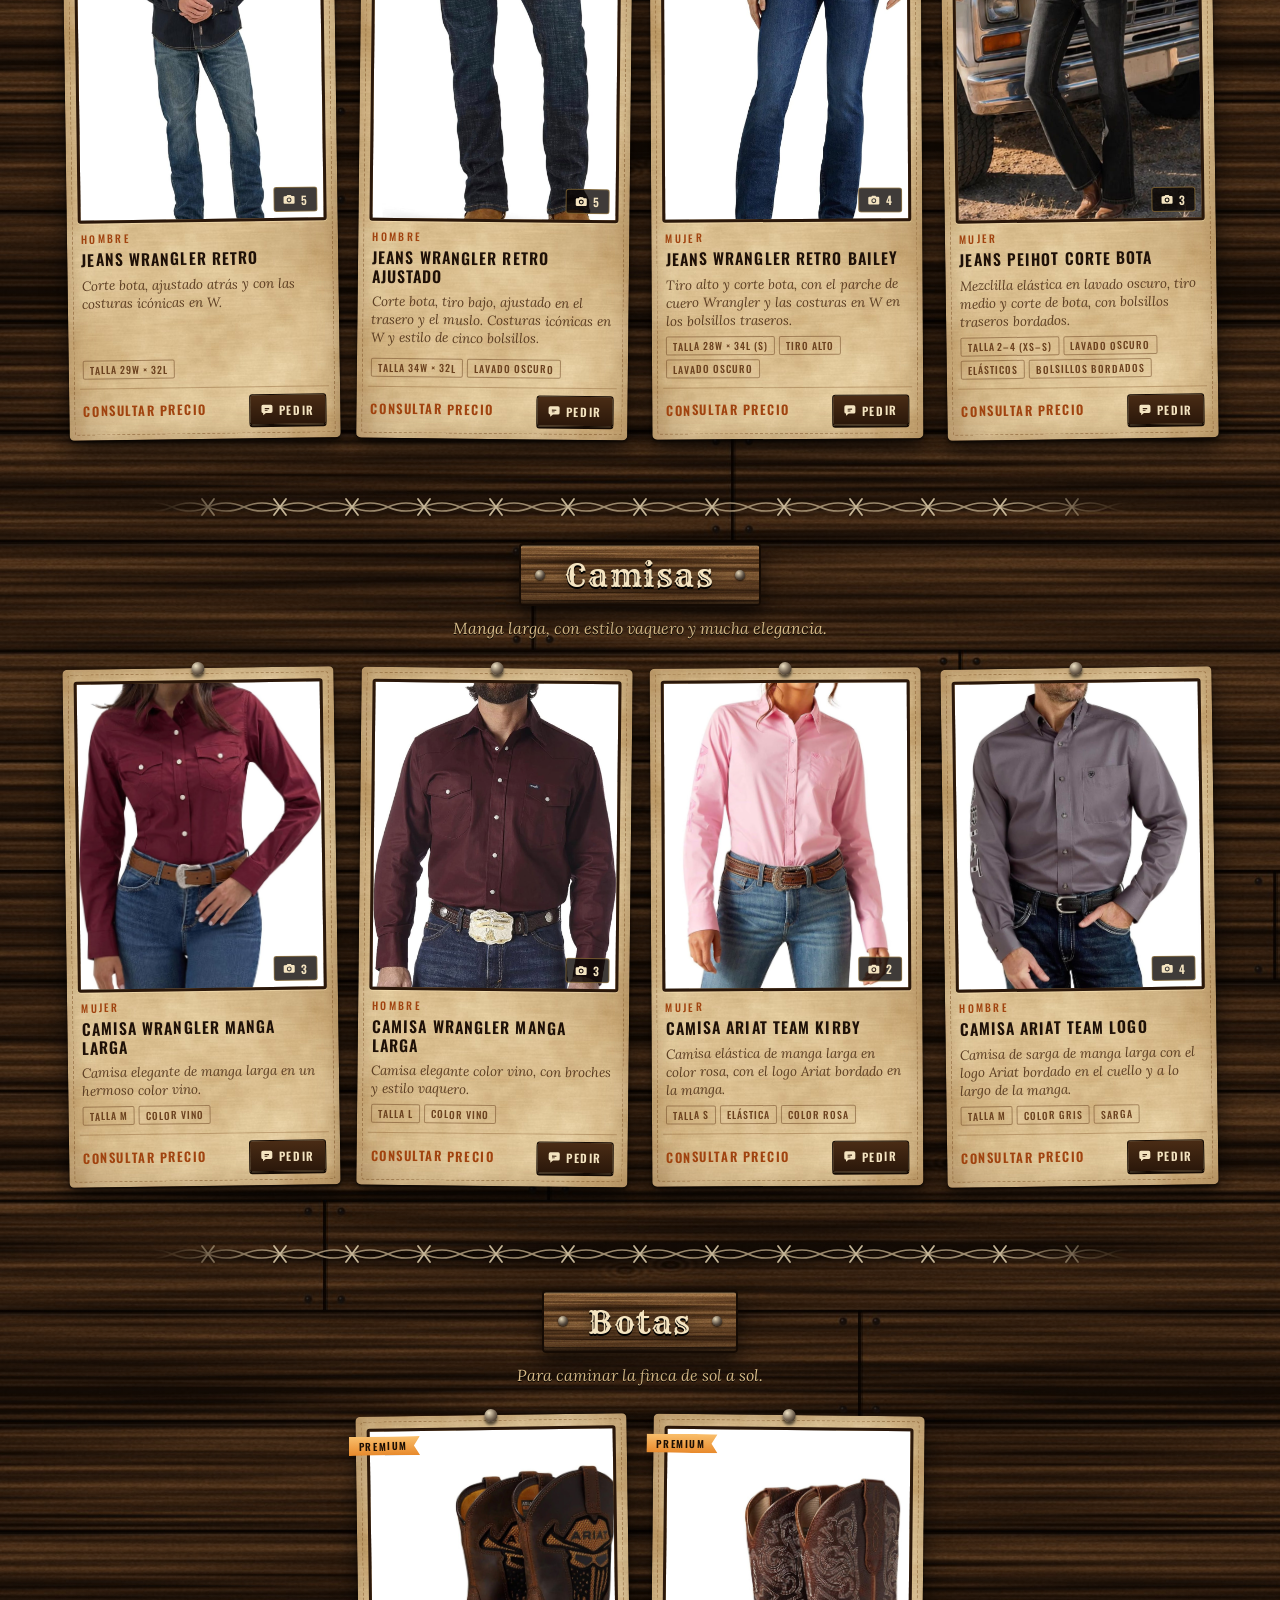
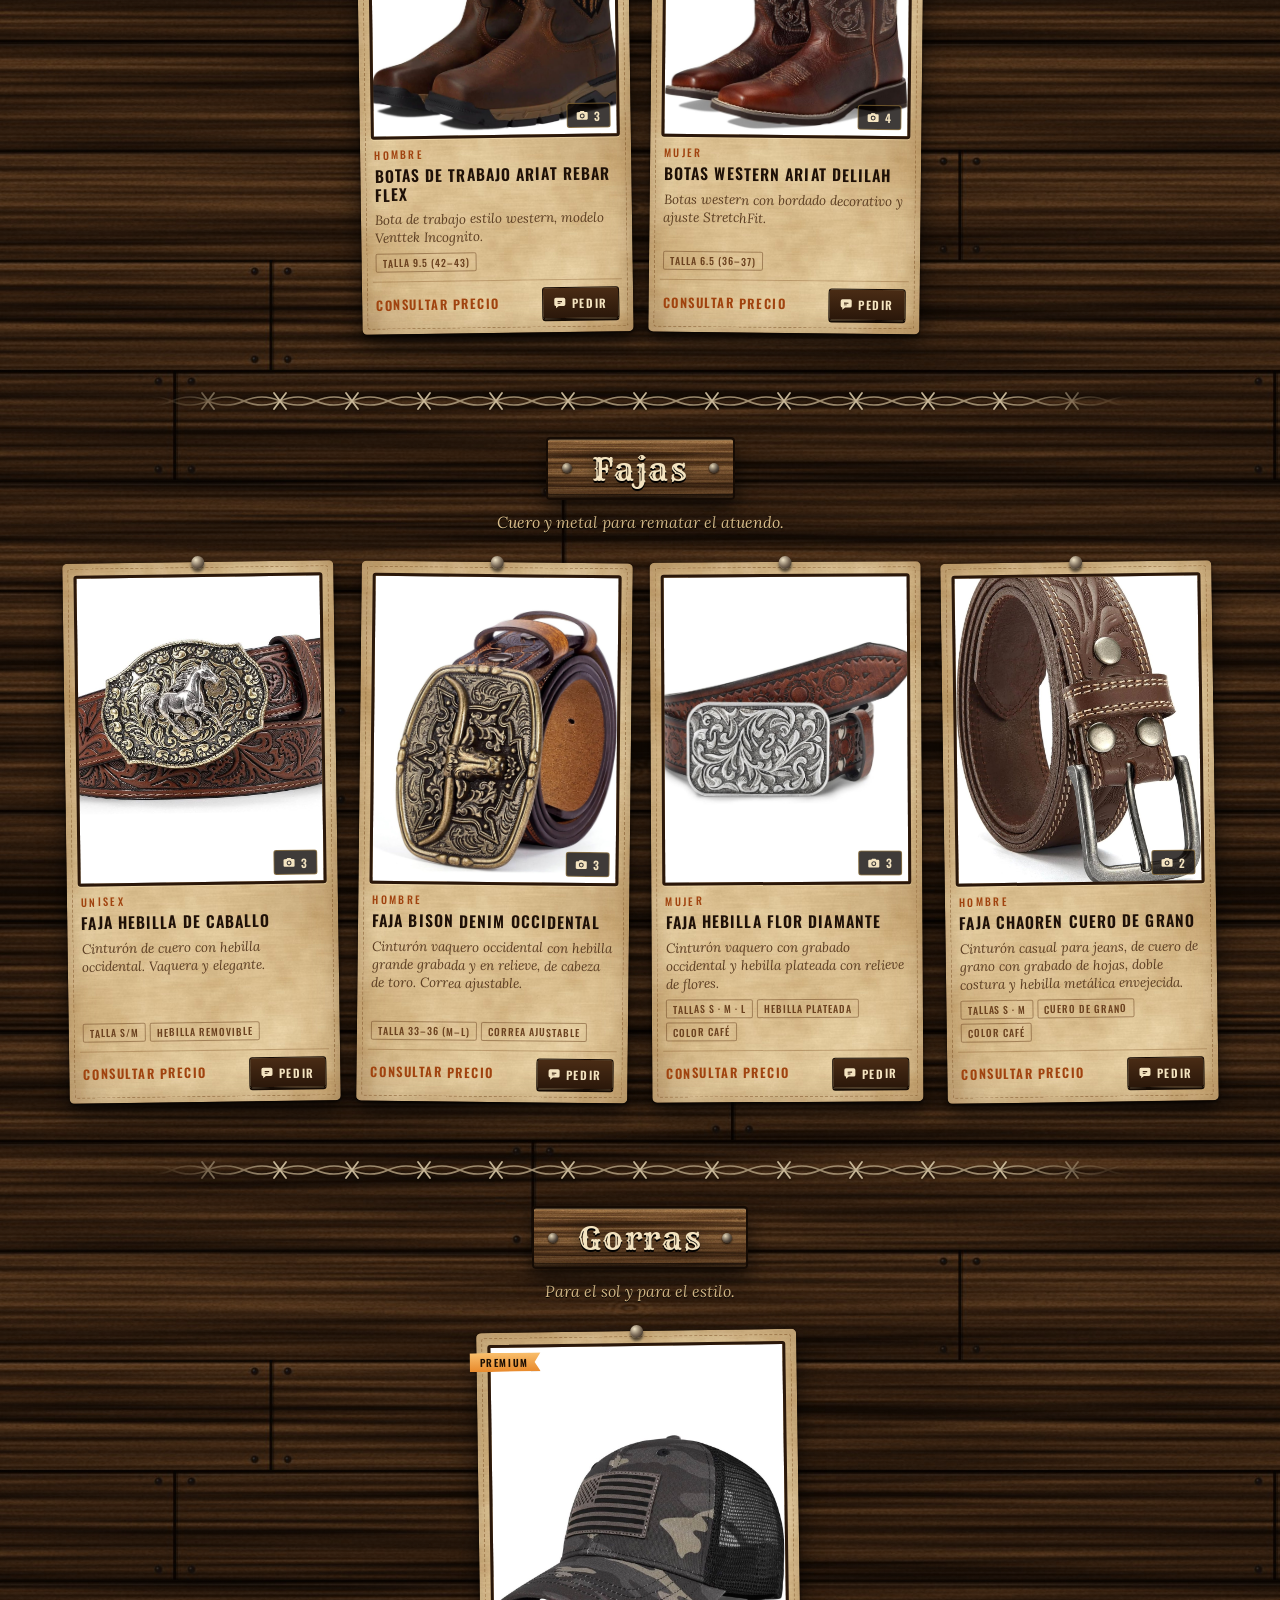
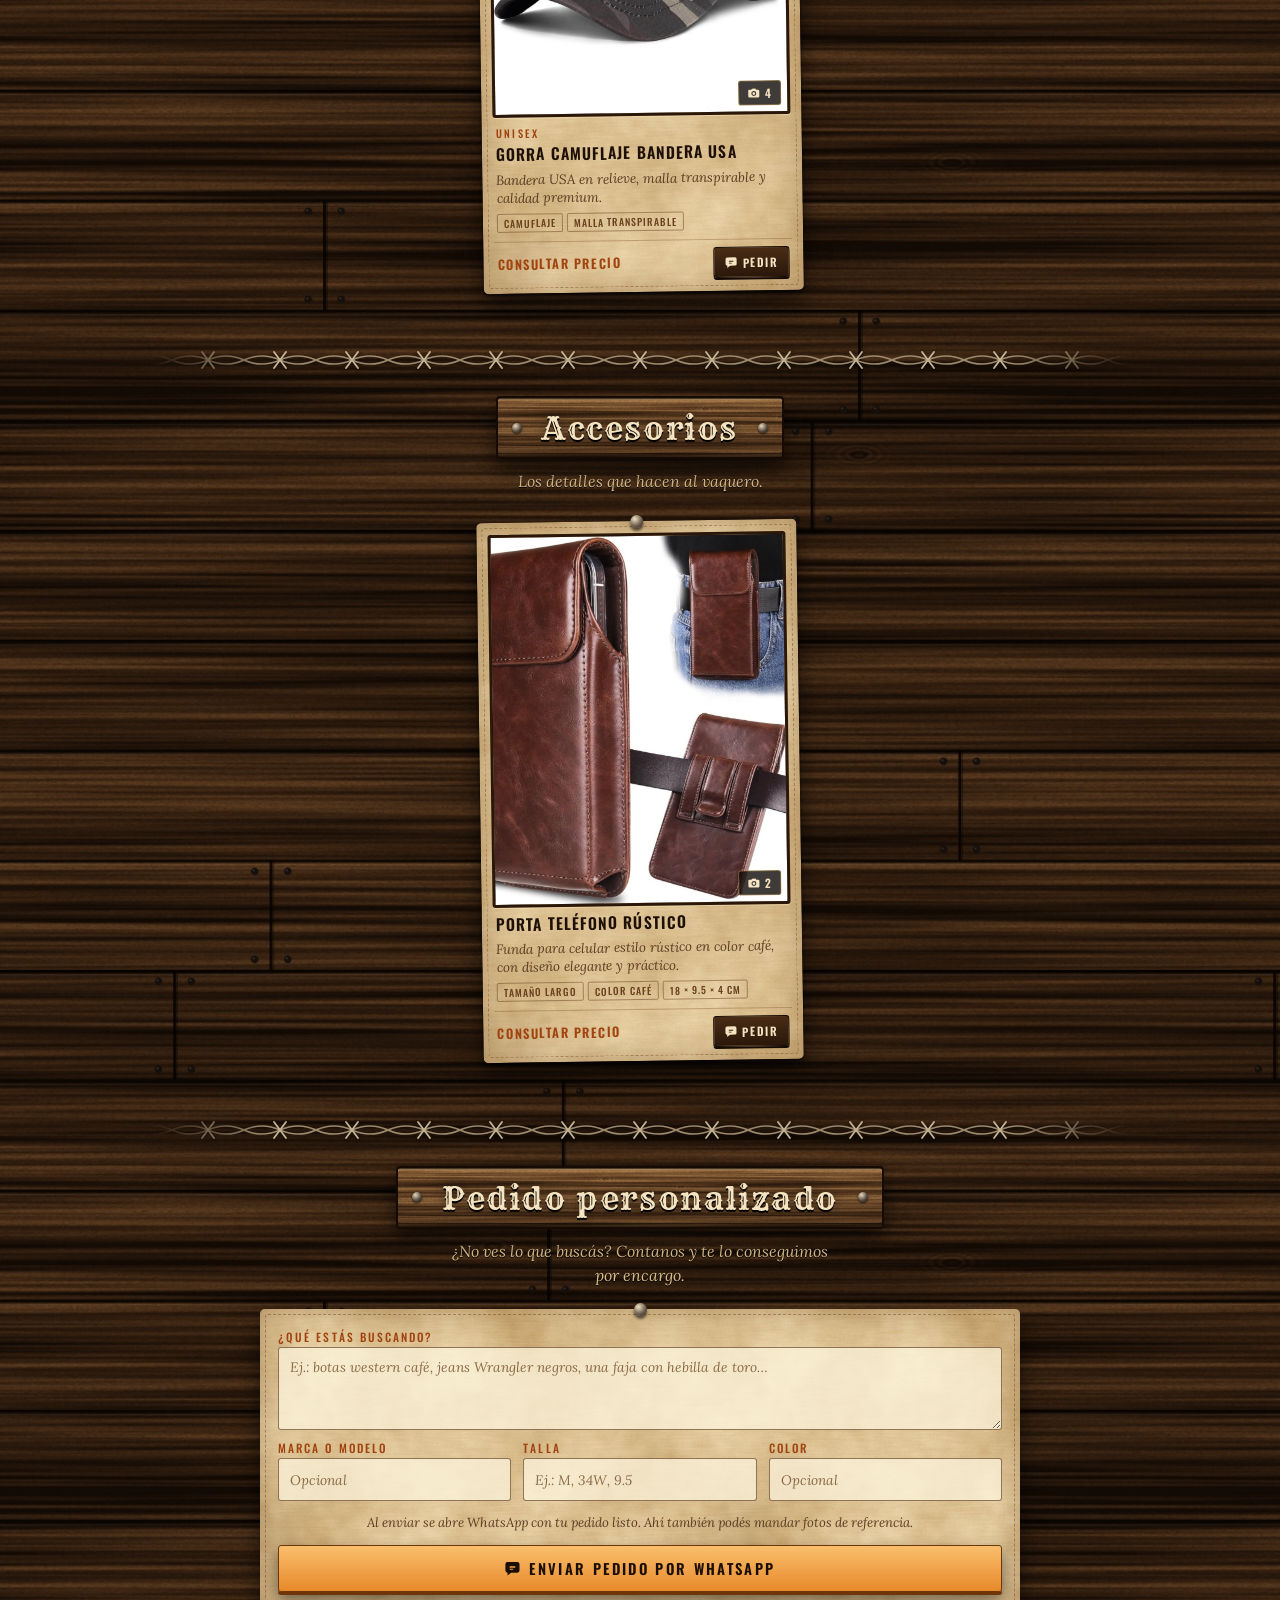
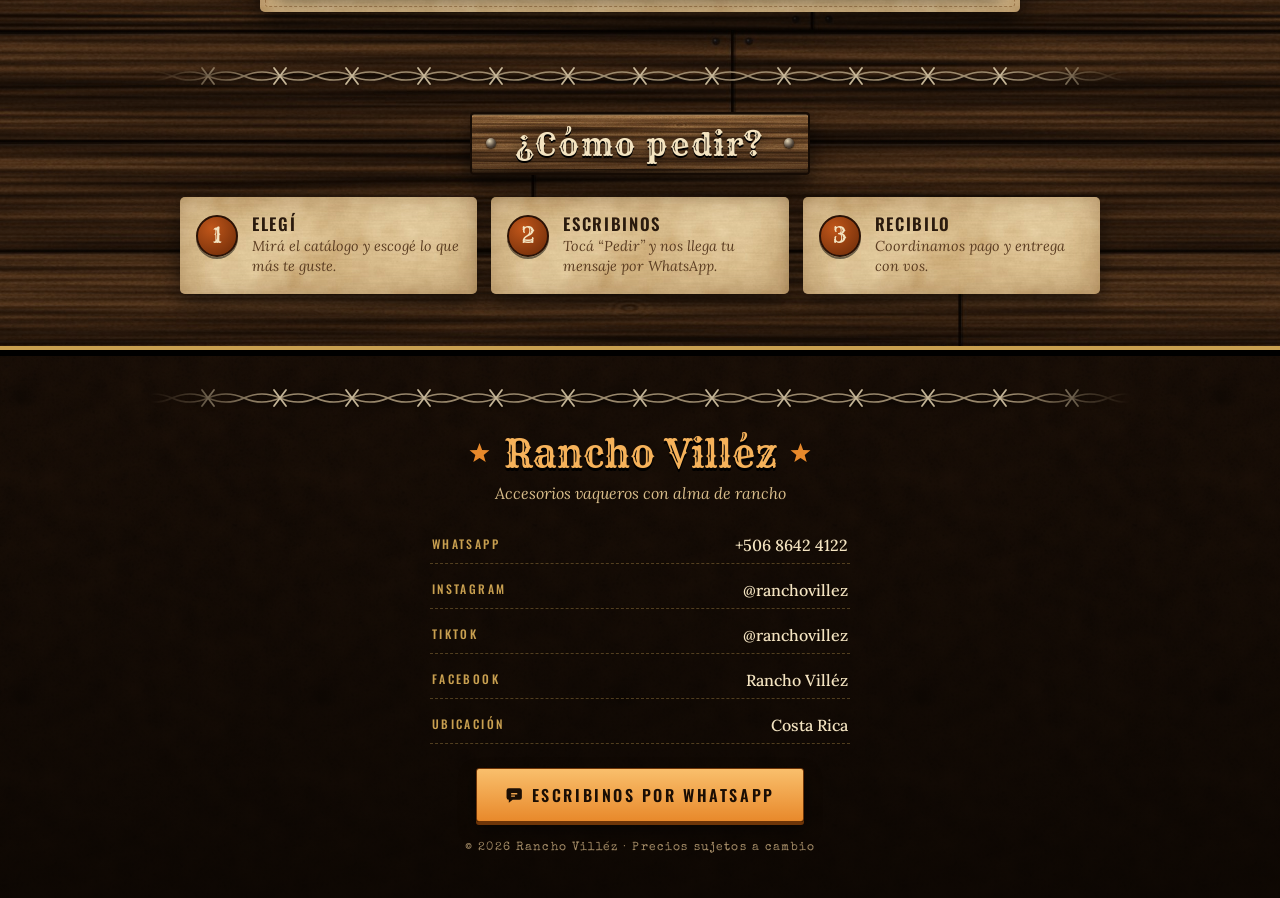
==== commit 5d332d0b: "update phone number" ====
--- a/index.html
+++ b/index.html
@@ -27,7 +27,7 @@
 <script>try{if(!sessionStorage.getItem('rv_intro')&&!matchMedia('(prefers-reduced-motion: reduce)').matches&&!/[?&]nointro/.test(location.search)){document.documentElement.className='rv-intro'}}catch(e){}</script>
 <link rel="stylesheet" href="assets/style.css">
 </head>
-<body data-wa="50684507930" data-brand="Rancho Villéz">
+<body data-wa="50686424122" data-brand="Rancho Villéz">
 
 <div class="saloon" aria-hidden="true">
   <div class="door l"><i class="rail t"></i><i class="rail m"></i><i class="rail b"></i><i class="brace"></i><i class="hinge h1"></i><i class="hinge h2"></i><i class="hinge h3"></i><i class="pull"></i></div>
@@ -38,7 +38,7 @@
 <header class="top">
   <div class="bar">
     <a class="brand" href="#inicio"><svg class="i-star" viewBox="-11 -11 22 22" aria-hidden="true"><polygon points="0.0,-10.0 2.5,-3.4 9.5,-3.1 4.0,1.3 5.9,8.1 0.0,4.2 -5.9,8.1 -4.0,1.3 -9.5,-3.1 -2.5,-3.4"/></svg><span>Rancho Villéz</span><svg class="i-star" viewBox="-11 -11 22 22" aria-hidden="true"><polygon points="0.0,-10.0 2.5,-3.4 9.5,-3.1 4.0,1.3 5.9,8.1 0.0,4.2 -5.9,8.1 -4.0,1.3 -9.5,-3.1 -2.5,-3.4"/></svg></a>
-    <a class="wa-mini" href="https://wa.me/50684507930?text=Hola%20Rancho%20Vill%C3%A9z%2C%20quisiera%20m%C3%A1s%20informaci%C3%B3n" target="_blank" rel="noopener"><svg class="i-chat" viewBox="0 0 24 24" aria-hidden="true"><path d="M5 3h14a3 3 0 0 1 3 3v9a3 3 0 0 1-3 3H10l-5 4v-4a3 3 0 0 1-3-3V6a3 3 0 0 1 3-3Zm3 6v2h8V9H8Zm0 3.500V14h5v-1.500H8Z"/></svg><span>WhatsApp</span></a>
+    <a class="wa-mini" href="https://wa.me/50686424122?text=Hola%20Rancho%20Vill%C3%A9z%2C%20quisiera%20m%C3%A1s%20informaci%C3%B3n" target="_blank" rel="noopener"><svg class="i-chat" viewBox="0 0 24 24" aria-hidden="true"><path d="M5 3h14a3 3 0 0 1 3 3v9a3 3 0 0 1-3 3H10l-5 4v-4a3 3 0 0 1-3-3V6a3 3 0 0 1 3-3Zm3 6v2h8V9H8Zm0 3.500V14h5v-1.500H8Z"/></svg><span>WhatsApp</span></a>
   </div>
   <nav class="chips" aria-label="Categorías"><a href="#combos">Combos</a><a href="#jeans">Jeans</a><a href="#camisas">Camisas</a><a href="#botas">Botas</a><a href="#fajas">Fajas</a><a href="#gorras">Gorras</a><a href="#accesorios">Accesorios</a><a href="#pedido">A pedido</a></nav>
 </header>
@@ -53,13 +53,13 @@
       <p class="intro">Cuero, metal y madera para el que vive el campo de verdad.</p>
       <div class="cta">
         <a class="btn primary" href="#filtros">Ver catálogo</a>
-        <a class="btn ghost" href="https://wa.me/50684507930?text=Hola%20Rancho%20Vill%C3%A9z%2C%20quisiera%20m%C3%A1s%20informaci%C3%B3n" target="_blank" rel="noopener"><svg class="i-chat" viewBox="0 0 24 24" aria-hidden="true"><path d="M5 3h14a3 3 0 0 1 3 3v9a3 3 0 0 1-3 3H10l-5 4v-4a3 3 0 0 1-3-3V6a3 3 0 0 1 3-3Zm3 6v2h8V9H8Zm0 3.500V14h5v-1.500H8Z"/></svg>Escribinos</a>
+        <a class="btn ghost" href="https://wa.me/50686424122?text=Hola%20Rancho%20Vill%C3%A9z%2C%20quisiera%20m%C3%A1s%20informaci%C3%B3n" target="_blank" rel="noopener"><svg class="i-chat" viewBox="0 0 24 24" aria-hidden="true"><path d="M5 3h14a3 3 0 0 1 3 3v9a3 3 0 0 1-3 3H10l-5 4v-4a3 3 0 0 1-3-3V6a3 3 0 0 1 3-3Zm3 6v2h8V9H8Zm0 3.500V14h5v-1.500H8Z"/></svg>Escribinos</a>
       </div>
       <p class="cover-index" aria-hidden="true">Combos ★ Jeans ★ Camisas ★ Botas ★ Fajas ★ Gorras ★ Accesorios</p>
       <div class="cover-contact" aria-hidden="true">
         <div class="wire"></div>
         <ul>
-        <li><span>WhatsApp</span><a href="https://wa.me/50684507930?text=Hola%20Rancho%20Vill%C3%A9z%2C%20quisiera%20m%C3%A1s%20informaci%C3%B3n" target="_blank" rel="noopener">+506 8450 7930</a></li>
+        <li><span>WhatsApp</span><a href="https://wa.me/50686424122?text=Hola%20Rancho%20Vill%C3%A9z%2C%20quisiera%20m%C3%A1s%20informaci%C3%B3n" target="_blank" rel="noopener">+506 8642 4122</a></li>
         <li><span>Instagram</span><a href="https://www.instagram.com/ranchovillez" target="_blank" rel="noopener">@ranchovillez</a></li>
         <li><span>TikTok</span><a href="https://www.tiktok.com/@ranchovillez" target="_blank" rel="noopener">@ranchovillez</a></li>
         <li><span>Facebook</span><a href="https://www.facebook.com/share/1Cu5gJVajn/" target="_blank" rel="noopener">Rancho Villéz</a></li>
@@ -105,7 +105,7 @@
           <p class="desc">Botas bordadas y faja con hebilla plateada de flores: el dúo que no pasa desapercibido.</p>
           <ul class="incl"><li>Botas Western Ariat Delilah (Mujer)</li><li>Faja Hebilla Flor Diamante (Mujer)</li></ul>
           <div class="foot"><div class="pbox"><span class="price ask">Precio especial de combo</span></div>
-            <a class="btn-order" href="https://wa.me/50684507930?text=Hola%20Rancho%20Vill%C3%A9z%2C%20me%20interesa%20el%20combo%3A%20Reina%20del%20Rancho%20%28Botas%20Western%20Ariat%20Delilah%20%28Mujer%29%20%2B%20Faja%20Hebilla%20Flor%20Diamante%20%28Mujer%29%29" target="_blank" rel="noopener"><svg class="i-chat" viewBox="0 0 24 24" aria-hidden="true"><path d="M5 3h14a3 3 0 0 1 3 3v9a3 3 0 0 1-3 3H10l-5 4v-4a3 3 0 0 1-3-3V6a3 3 0 0 1 3-3Zm3 6v2h8V9H8Zm0 3.500V14h5v-1.500H8Z"/></svg>Pedir combo</a></div>
+            <a class="btn-order" href="https://wa.me/50686424122?text=Hola%20Rancho%20Vill%C3%A9z%2C%20me%20interesa%20el%20combo%3A%20Reina%20del%20Rancho%20%28Botas%20Western%20Ariat%20Delilah%20%28Mujer%29%20%2B%20Faja%20Hebilla%20Flor%20Diamante%20%28Mujer%29%29" target="_blank" rel="noopener"><svg class="i-chat" viewBox="0 0 24 24" aria-hidden="true"><path d="M5 3h14a3 3 0 0 1 3 3v9a3 3 0 0 1-3 3H10l-5 4v-4a3 3 0 0 1-3-3V6a3 3 0 0 1 3-3Zm3 6v2h8V9H8Zm0 3.500V14h5v-1.500H8Z"/></svg>Pedir combo</a></div>
         </div>
       </article>
       <article class="combo">
@@ -116,7 +116,7 @@
           <p class="desc">Camisa de sarga gris y gorra camuflaje con bandera: look sobrio, de los que van a todo.</p>
           <ul class="incl"><li>Camisa Ariat Team Logo (Hombre)</li><li>Gorra Camuflaje Bandera USA (Unisex)</li></ul>
           <div class="foot"><div class="pbox"><span class="price ask">Precio especial de combo</span></div>
-            <a class="btn-order" href="https://wa.me/50684507930?text=Hola%20Rancho%20Vill%C3%A9z%2C%20me%20interesa%20el%20combo%3A%20Patrulla%20Gris%20%28Camisa%20Ariat%20Team%20Logo%20%28Hombre%29%20%2B%20Gorra%20Camuflaje%20Bandera%20USA%20%28Unisex%29%29" target="_blank" rel="noopener"><svg class="i-chat" viewBox="0 0 24 24" aria-hidden="true"><path d="M5 3h14a3 3 0 0 1 3 3v9a3 3 0 0 1-3 3H10l-5 4v-4a3 3 0 0 1-3-3V6a3 3 0 0 1 3-3Zm3 6v2h8V9H8Zm0 3.500V14h5v-1.500H8Z"/></svg>Pedir combo</a></div>
+            <a class="btn-order" href="https://wa.me/50686424122?text=Hola%20Rancho%20Vill%C3%A9z%2C%20me%20interesa%20el%20combo%3A%20Patrulla%20Gris%20%28Camisa%20Ariat%20Team%20Logo%20%28Hombre%29%20%2B%20Gorra%20Camuflaje%20Bandera%20USA%20%28Unisex%29%29" target="_blank" rel="noopener"><svg class="i-chat" viewBox="0 0 24 24" aria-hidden="true"><path d="M5 3h14a3 3 0 0 1 3 3v9a3 3 0 0 1-3 3H10l-5 4v-4a3 3 0 0 1-3-3V6a3 3 0 0 1 3-3Zm3 6v2h8V9H8Zm0 3.500V14h5v-1.500H8Z"/></svg>Pedir combo</a></div>
         </div>
       </article>
       <article class="combo">
@@ -127,7 +127,7 @@
           <p class="desc">Botas de trabajo que aguantan el día entero y una faja con hebilla de longhorn.</p>
           <ul class="incl"><li>Botas de Trabajo Ariat Rebar Flex (Hombre)</li><li>Faja Bison Denim Occidental (Hombre)</li></ul>
           <div class="foot"><div class="pbox"><span class="price ask">Precio especial de combo</span></div>
-            <a class="btn-order" href="https://wa.me/50684507930?text=Hola%20Rancho%20Vill%C3%A9z%2C%20me%20interesa%20el%20combo%3A%20Pata%20de%20Toro%20%28Botas%20de%20Trabajo%20Ariat%20Rebar%20Flex%20%28Hombre%29%20%2B%20Faja%20Bison%20Denim%20Occidental%20%28Hombre%29%29" target="_blank" rel="noopener"><svg class="i-chat" viewBox="0 0 24 24" aria-hidden="true"><path d="M5 3h14a3 3 0 0 1 3 3v9a3 3 0 0 1-3 3H10l-5 4v-4a3 3 0 0 1-3-3V6a3 3 0 0 1 3-3Zm3 6v2h8V9H8Zm0 3.500V14h5v-1.500H8Z"/></svg>Pedir combo</a></div>
+            <a class="btn-order" href="https://wa.me/50686424122?text=Hola%20Rancho%20Vill%C3%A9z%2C%20me%20interesa%20el%20combo%3A%20Pata%20de%20Toro%20%28Botas%20de%20Trabajo%20Ariat%20Rebar%20Flex%20%28Hombre%29%20%2B%20Faja%20Bison%20Denim%20Occidental%20%28Hombre%29%29" target="_blank" rel="noopener"><svg class="i-chat" viewBox="0 0 24 24" aria-hidden="true"><path d="M5 3h14a3 3 0 0 1 3 3v9a3 3 0 0 1-3 3H10l-5 4v-4a3 3 0 0 1-3-3V6a3 3 0 0 1 3-3Zm3 6v2h8V9H8Zm0 3.500V14h5v-1.500H8Z"/></svg>Pedir combo</a></div>
         </div>
       </article>
       <article class="combo">
@@ -138,7 +138,7 @@
           <p class="desc">Faja con caballo al galope y porta-teléfono de cuero: el celular siempre a mano.</p>
           <ul class="incl"><li>Faja Hebilla de Caballo (Unisex)</li><li>Porta Teléfono Rústico</li></ul>
           <div class="foot"><div class="pbox"><span class="price ask">Precio especial de combo</span></div>
-            <a class="btn-order" href="https://wa.me/50684507930?text=Hola%20Rancho%20Vill%C3%A9z%2C%20me%20interesa%20el%20combo%3A%20Jinete%20Conectado%20%28Faja%20Hebilla%20de%20Caballo%20%28Unisex%29%20%2B%20Porta%20Tel%C3%A9fono%20R%C3%BAstico%29" target="_blank" rel="noopener"><svg class="i-chat" viewBox="0 0 24 24" aria-hidden="true"><path d="M5 3h14a3 3 0 0 1 3 3v9a3 3 0 0 1-3 3H10l-5 4v-4a3 3 0 0 1-3-3V6a3 3 0 0 1 3-3Zm3 6v2h8V9H8Zm0 3.500V14h5v-1.500H8Z"/></svg>Pedir combo</a></div>
+            <a class="btn-order" href="https://wa.me/50686424122?text=Hola%20Rancho%20Vill%C3%A9z%2C%20me%20interesa%20el%20combo%3A%20Jinete%20Conectado%20%28Faja%20Hebilla%20de%20Caballo%20%28Unisex%29%20%2B%20Porta%20Tel%C3%A9fono%20R%C3%BAstico%29" target="_blank" rel="noopener"><svg class="i-chat" viewBox="0 0 24 24" aria-hidden="true"><path d="M5 3h14a3 3 0 0 1 3 3v9a3 3 0 0 1-3 3H10l-5 4v-4a3 3 0 0 1-3-3V6a3 3 0 0 1 3-3Zm3 6v2h8V9H8Zm0 3.500V14h5v-1.500H8Z"/></svg>Pedir combo</a></div>
         </div>
       </article>
       <article class="combo">
@@ -149,7 +149,7 @@
           <p class="desc">Camisas Wrangler en vino tinto, una para él y una para ella: combinan sin ponerse de acuerdo.</p>
           <ul class="incl"><li>Camisa Wrangler Manga Larga (Hombre)</li><li>Camisa Wrangler Manga Larga (Mujer)</li></ul>
           <div class="foot"><div class="pbox"><span class="price ask">Precio especial de combo</span></div>
-            <a class="btn-order" href="https://wa.me/50684507930?text=Hola%20Rancho%20Vill%C3%A9z%2C%20me%20interesa%20el%20combo%3A%20Match%20Vino%20Tinto%20%28Camisa%20Wrangler%20Manga%20Larga%20%28Hombre%29%20%2B%20Camisa%20Wrangler%20Manga%20Larga%20%28Mujer%29%29" target="_blank" rel="noopener"><svg class="i-chat" viewBox="0 0 24 24" aria-hidden="true"><path d="M5 3h14a3 3 0 0 1 3 3v9a3 3 0 0 1-3 3H10l-5 4v-4a3 3 0 0 1-3-3V6a3 3 0 0 1 3-3Zm3 6v2h8V9H8Zm0 3.500V14h5v-1.500H8Z"/></svg>Pedir combo</a></div>
+            <a class="btn-order" href="https://wa.me/50686424122?text=Hola%20Rancho%20Vill%C3%A9z%2C%20me%20interesa%20el%20combo%3A%20Match%20Vino%20Tinto%20%28Camisa%20Wrangler%20Manga%20Larga%20%28Hombre%29%20%2B%20Camisa%20Wrangler%20Manga%20Larga%20%28Mujer%29%29" target="_blank" rel="noopener"><svg class="i-chat" viewBox="0 0 24 24" aria-hidden="true"><path d="M5 3h14a3 3 0 0 1 3 3v9a3 3 0 0 1-3 3H10l-5 4v-4a3 3 0 0 1-3-3V6a3 3 0 0 1 3-3Zm3 6v2h8V9H8Zm0 3.500V14h5v-1.500H8Z"/></svg>Pedir combo</a></div>
         </div>
       </article>
       </div>
@@ -170,7 +170,7 @@
         <ul class="opts"><li>Talla 29W × 32L</li></ul>
         <ul class="thumbs" aria-hidden="true"><li><img src="images/jeans-wrangler-retro-2.jpg" alt="" loading="lazy"></li><li><img src="images/jeans-wrangler-retro-3.jpg" alt="" loading="lazy"></li><li><img src="images/jeans-wrangler-retro-4.jpg" alt="" loading="lazy"></li><li><img src="images/jeans-wrangler-retro-5.jpg" alt="" loading="lazy"></li></ul>
         <div class="foot"><span class="price ask">Consultar precio</span>
-          <a class="btn-order" href="https://wa.me/50684507930?text=Hola%20Rancho%20Vill%C3%A9z%2C%20me%20interesa%3A%20Jeans%20Wrangler%20Retro%20%28Hombre%29%20%E2%80%93%20Talla%2029W%20%C3%97%2032L" target="_blank" rel="noopener"><svg class="i-chat" viewBox="0 0 24 24" aria-hidden="true"><path d="M5 3h14a3 3 0 0 1 3 3v9a3 3 0 0 1-3 3H10l-5 4v-4a3 3 0 0 1-3-3V6a3 3 0 0 1 3-3Zm3 6v2h8V9H8Zm0 3.500V14h5v-1.500H8Z"/></svg>Pedir</a>
+          <a class="btn-order" href="https://wa.me/50686424122?text=Hola%20Rancho%20Vill%C3%A9z%2C%20me%20interesa%3A%20Jeans%20Wrangler%20Retro%20%28Hombre%29%20%E2%80%93%20Talla%2029W%20%C3%97%2032L" target="_blank" rel="noopener"><svg class="i-chat" viewBox="0 0 24 24" aria-hidden="true"><path d="M5 3h14a3 3 0 0 1 3 3v9a3 3 0 0 1-3 3H10l-5 4v-4a3 3 0 0 1-3-3V6a3 3 0 0 1 3-3Zm3 6v2h8V9H8Zm0 3.500V14h5v-1.500H8Z"/></svg>Pedir</a>
         </div>
       </article>
       <article class="card" data-imgs='["images/jeans-wrangler-retro-oscuro-1.jpg", "images/jeans-wrangler-retro-oscuro-2.jpg", "images/jeans-wrangler-retro-oscuro-3.jpg", "images/jeans-wrangler-retro-oscuro-4.jpg", "images/jeans-wrangler-retro-oscuro-5.jpg"]' data-who="Hombre" data-brand="Wrangler" data-q="jeans wrangler retro ajustado wrangler hombre jeans corte bota, tiro bajo, ajustado en el trasero y el muslo. costuras iconicas en w y estilo de cinco bolsillos. talla 34w × 32l lavado oscuro">
@@ -184,7 +184,7 @@
         <ul class="opts"><li>Talla 34W × 32L</li><li>Lavado oscuro</li></ul>
         <ul class="thumbs" aria-hidden="true"><li><img src="images/jeans-wrangler-retro-oscuro-2.jpg" alt="" loading="lazy"></li><li><img src="images/jeans-wrangler-retro-oscuro-3.jpg" alt="" loading="lazy"></li><li><img src="images/jeans-wrangler-retro-oscuro-4.jpg" alt="" loading="lazy"></li><li><img src="images/jeans-wrangler-retro-oscuro-5.jpg" alt="" loading="lazy"></li></ul>
         <div class="foot"><span class="price ask">Consultar precio</span>
-          <a class="btn-order" href="https://wa.me/50684507930?text=Hola%20Rancho%20Vill%C3%A9z%2C%20me%20interesa%3A%20Jeans%20Wrangler%20Retro%20Ajustado%20%28Hombre%29%20%E2%80%93%20Talla%2034W%20%C3%97%2032L%2C%20Lavado%20oscuro" target="_blank" rel="noopener"><svg class="i-chat" viewBox="0 0 24 24" aria-hidden="true"><path d="M5 3h14a3 3 0 0 1 3 3v9a3 3 0 0 1-3 3H10l-5 4v-4a3 3 0 0 1-3-3V6a3 3 0 0 1 3-3Zm3 6v2h8V9H8Zm0 3.500V14h5v-1.500H8Z"/></svg>Pedir</a>
+          <a class="btn-order" href="https://wa.me/50686424122?text=Hola%20Rancho%20Vill%C3%A9z%2C%20me%20interesa%3A%20Jeans%20Wrangler%20Retro%20Ajustado%20%28Hombre%29%20%E2%80%93%20Talla%2034W%20%C3%97%2032L%2C%20Lavado%20oscuro" target="_blank" rel="noopener"><svg class="i-chat" viewBox="0 0 24 24" aria-hidden="true"><path d="M5 3h14a3 3 0 0 1 3 3v9a3 3 0 0 1-3 3H10l-5 4v-4a3 3 0 0 1-3-3V6a3 3 0 0 1 3-3Zm3 6v2h8V9H8Zm0 3.500V14h5v-1.500H8Z"/></svg>Pedir</a>
         </div>
       </article>
       <article class="card" data-imgs='["images/jeans-wrangler-bailey-1.jpg", "images/jeans-wrangler-bailey-2.jpg", "images/jeans-wrangler-bailey-3.jpg", "images/jeans-wrangler-bailey-4.jpg"]' data-who="Mujer" data-brand="Wrangler" data-q="jeans wrangler retro bailey wrangler mujer jeans tiro alto y corte bota, con el parche de cuero wrangler y las costuras en w en los bolsillos traseros. talla 28w × 34l (s) tiro alto lavado oscuro">
@@ -198,7 +198,7 @@
         <ul class="opts"><li>Talla 28W × 34L (S)</li><li>Tiro alto</li><li>Lavado oscuro</li></ul>
         <ul class="thumbs" aria-hidden="true"><li><img src="images/jeans-wrangler-bailey-2.jpg" alt="" loading="lazy"></li><li><img src="images/jeans-wrangler-bailey-3.jpg" alt="" loading="lazy"></li><li><img src="images/jeans-wrangler-bailey-4.jpg" alt="" loading="lazy"></li></ul>
         <div class="foot"><span class="price ask">Consultar precio</span>
-          <a class="btn-order" href="https://wa.me/50684507930?text=Hola%20Rancho%20Vill%C3%A9z%2C%20me%20interesa%3A%20Jeans%20Wrangler%20Retro%20Bailey%20%28Mujer%29%20%E2%80%93%20Talla%2028W%20%C3%97%2034L%20%28S%29%2C%20Tiro%20alto%2C%20Lavado%20oscuro" target="_blank" rel="noopener"><svg class="i-chat" viewBox="0 0 24 24" aria-hidden="true"><path d="M5 3h14a3 3 0 0 1 3 3v9a3 3 0 0 1-3 3H10l-5 4v-4a3 3 0 0 1-3-3V6a3 3 0 0 1 3-3Zm3 6v2h8V9H8Zm0 3.500V14h5v-1.500H8Z"/></svg>Pedir</a>
+          <a class="btn-order" href="https://wa.me/50686424122?text=Hola%20Rancho%20Vill%C3%A9z%2C%20me%20interesa%3A%20Jeans%20Wrangler%20Retro%20Bailey%20%28Mujer%29%20%E2%80%93%20Talla%2028W%20%C3%97%2034L%20%28S%29%2C%20Tiro%20alto%2C%20Lavado%20oscuro" target="_blank" rel="noopener"><svg class="i-chat" viewBox="0 0 24 24" aria-hidden="true"><path d="M5 3h14a3 3 0 0 1 3 3v9a3 3 0 0 1-3 3H10l-5 4v-4a3 3 0 0 1-3-3V6a3 3 0 0 1 3-3Zm3 6v2h8V9H8Zm0 3.500V14h5v-1.500H8Z"/></svg>Pedir</a>
         </div>
       </article>
       <article class="card" data-imgs='["images/jeans-peihot-bordado-1.jpg", "images/jeans-peihot-bordado-2.jpg", "images/jeans-peihot-bordado-3.jpg"]' data-who="Mujer" data-brand="Otras" data-q="jeans peihot corte bota peihot mujer jeans mezclilla elastica en lavado oscuro, tiro medio y corte de bota, con bolsillos traseros bordados. talla 2–4 (xs–s) lavado oscuro elasticos bolsillos bordados">
@@ -212,7 +212,7 @@
         <ul class="opts"><li>Talla 2–4 (XS–S)</li><li>Lavado oscuro</li><li>Elásticos</li><li>Bolsillos bordados</li></ul>
         <ul class="thumbs" aria-hidden="true"><li><img src="images/jeans-peihot-bordado-2.jpg" alt="" loading="lazy"></li><li><img src="images/jeans-peihot-bordado-3.jpg" alt="" loading="lazy"></li></ul>
         <div class="foot"><span class="price ask">Consultar precio</span>
-          <a class="btn-order" href="https://wa.me/50684507930?text=Hola%20Rancho%20Vill%C3%A9z%2C%20me%20interesa%3A%20Jeans%20Peihot%20Corte%20Bota%20%28Mujer%29%20%E2%80%93%20Talla%202%E2%80%934%20%28XS%E2%80%93S%29%2C%20Lavado%20oscuro%2C%20El%C3%A1sticos%2C%20Bolsillos%20bordados" target="_blank" rel="noopener"><svg class="i-chat" viewBox="0 0 24 24" aria-hidden="true"><path d="M5 3h14a3 3 0 0 1 3 3v9a3 3 0 0 1-3 3H10l-5 4v-4a3 3 0 0 1-3-3V6a3 3 0 0 1 3-3Zm3 6v2h8V9H8Zm0 3.500V14h5v-1.500H8Z"/></svg>Pedir</a>
+          <a class="btn-order" href="https://wa.me/50686424122?text=Hola%20Rancho%20Vill%C3%A9z%2C%20me%20interesa%3A%20Jeans%20Peihot%20Corte%20Bota%20%28Mujer%29%20%E2%80%93%20Talla%202%E2%80%934%20%28XS%E2%80%93S%29%2C%20Lavado%20oscuro%2C%20El%C3%A1sticos%2C%20Bolsillos%20bordados" target="_blank" rel="noopener"><svg class="i-chat" viewBox="0 0 24 24" aria-hidden="true"><path d="M5 3h14a3 3 0 0 1 3 3v9a3 3 0 0 1-3 3H10l-5 4v-4a3 3 0 0 1-3-3V6a3 3 0 0 1 3-3Zm3 6v2h8V9H8Zm0 3.500V14h5v-1.500H8Z"/></svg>Pedir</a>
         </div>
       </article>
       </div>
@@ -233,7 +233,7 @@
         <ul class="opts"><li>Talla M</li><li>Color vino</li></ul>
         <ul class="thumbs" aria-hidden="true"><li><img src="images/camisa-mujer-vino-2.jpg" alt="" loading="lazy"></li><li><img src="images/camisa-mujer-vino-3.jpg" alt="" loading="lazy"></li></ul>
         <div class="foot"><span class="price ask">Consultar precio</span>
-          <a class="btn-order" href="https://wa.me/50684507930?text=Hola%20Rancho%20Vill%C3%A9z%2C%20me%20interesa%3A%20Camisa%20Wrangler%20Manga%20Larga%20%28Mujer%29%20%E2%80%93%20Talla%20M%2C%20Color%20vino" target="_blank" rel="noopener"><svg class="i-chat" viewBox="0 0 24 24" aria-hidden="true"><path d="M5 3h14a3 3 0 0 1 3 3v9a3 3 0 0 1-3 3H10l-5 4v-4a3 3 0 0 1-3-3V6a3 3 0 0 1 3-3Zm3 6v2h8V9H8Zm0 3.500V14h5v-1.500H8Z"/></svg>Pedir</a>
+          <a class="btn-order" href="https://wa.me/50686424122?text=Hola%20Rancho%20Vill%C3%A9z%2C%20me%20interesa%3A%20Camisa%20Wrangler%20Manga%20Larga%20%28Mujer%29%20%E2%80%93%20Talla%20M%2C%20Color%20vino" target="_blank" rel="noopener"><svg class="i-chat" viewBox="0 0 24 24" aria-hidden="true"><path d="M5 3h14a3 3 0 0 1 3 3v9a3 3 0 0 1-3 3H10l-5 4v-4a3 3 0 0 1-3-3V6a3 3 0 0 1 3-3Zm3 6v2h8V9H8Zm0 3.500V14h5v-1.500H8Z"/></svg>Pedir</a>
         </div>
       </article>
       <article class="card" data-imgs='["images/camisa-hombre-vino-1.jpg", "images/camisa-hombre-vino-2.jpg", "images/camisa-hombre-vino-3.jpg"]' data-who="Hombre" data-brand="Wrangler" data-q="camisa wrangler manga larga wrangler hombre camisas camisa elegante color vino, con broches y estilo vaquero. talla l color vino">
@@ -247,7 +247,7 @@
         <ul class="opts"><li>Talla L</li><li>Color vino</li></ul>
         <ul class="thumbs" aria-hidden="true"><li><img src="images/camisa-hombre-vino-2.jpg" alt="" loading="lazy"></li><li><img src="images/camisa-hombre-vino-3.jpg" alt="" loading="lazy"></li></ul>
         <div class="foot"><span class="price ask">Consultar precio</span>
-          <a class="btn-order" href="https://wa.me/50684507930?text=Hola%20Rancho%20Vill%C3%A9z%2C%20me%20interesa%3A%20Camisa%20Wrangler%20Manga%20Larga%20%28Hombre%29%20%E2%80%93%20Talla%20L%2C%20Color%20vino" target="_blank" rel="noopener"><svg class="i-chat" viewBox="0 0 24 24" aria-hidden="true"><path d="M5 3h14a3 3 0 0 1 3 3v9a3 3 0 0 1-3 3H10l-5 4v-4a3 3 0 0 1-3-3V6a3 3 0 0 1 3-3Zm3 6v2h8V9H8Zm0 3.500V14h5v-1.500H8Z"/></svg>Pedir</a>
+          <a class="btn-order" href="https://wa.me/50686424122?text=Hola%20Rancho%20Vill%C3%A9z%2C%20me%20interesa%3A%20Camisa%20Wrangler%20Manga%20Larga%20%28Hombre%29%20%E2%80%93%20Talla%20L%2C%20Color%20vino" target="_blank" rel="noopener"><svg class="i-chat" viewBox="0 0 24 24" aria-hidden="true"><path d="M5 3h14a3 3 0 0 1 3 3v9a3 3 0 0 1-3 3H10l-5 4v-4a3 3 0 0 1-3-3V6a3 3 0 0 1 3-3Zm3 6v2h8V9H8Zm0 3.500V14h5v-1.500H8Z"/></svg>Pedir</a>
         </div>
       </article>
       <article class="card" data-imgs='["images/camisa-ariat-rosa-1.jpg", "images/camisa-ariat-rosa-2.jpg"]' data-who="Mujer" data-brand="Ariat" data-q="camisa ariat team kirby ariat mujer camisas camisa elastica de manga larga en color rosa, con el logo ariat bordado en la manga. talla s elastica color rosa">
@@ -261,7 +261,7 @@
         <ul class="opts"><li>Talla S</li><li>Elástica</li><li>Color rosa</li></ul>
         <ul class="thumbs" aria-hidden="true"><li><img src="images/camisa-ariat-rosa-2.jpg" alt="" loading="lazy"></li></ul>
         <div class="foot"><span class="price ask">Consultar precio</span>
-          <a class="btn-order" href="https://wa.me/50684507930?text=Hola%20Rancho%20Vill%C3%A9z%2C%20me%20interesa%3A%20Camisa%20Ariat%20Team%20Kirby%20%28Mujer%29%20%E2%80%93%20Talla%20S%2C%20El%C3%A1stica%2C%20Color%20rosa" target="_blank" rel="noopener"><svg class="i-chat" viewBox="0 0 24 24" aria-hidden="true"><path d="M5 3h14a3 3 0 0 1 3 3v9a3 3 0 0 1-3 3H10l-5 4v-4a3 3 0 0 1-3-3V6a3 3 0 0 1 3-3Zm3 6v2h8V9H8Zm0 3.500V14h5v-1.500H8Z"/></svg>Pedir</a>
+          <a class="btn-order" href="https://wa.me/50686424122?text=Hola%20Rancho%20Vill%C3%A9z%2C%20me%20interesa%3A%20Camisa%20Ariat%20Team%20Kirby%20%28Mujer%29%20%E2%80%93%20Talla%20S%2C%20El%C3%A1stica%2C%20Color%20rosa" target="_blank" rel="noopener"><svg class="i-chat" viewBox="0 0 24 24" aria-hidden="true"><path d="M5 3h14a3 3 0 0 1 3 3v9a3 3 0 0 1-3 3H10l-5 4v-4a3 3 0 0 1-3-3V6a3 3 0 0 1 3-3Zm3 6v2h8V9H8Zm0 3.500V14h5v-1.500H8Z"/></svg>Pedir</a>
         </div>
       </article>
       <article class="card" data-imgs='["images/camisa-ariat-team-logo-1.jpg", "images/camisa-ariat-team-logo-2.jpg", "images/camisa-ariat-team-logo-3.jpg", "images/camisa-ariat-team-logo-4.jpg"]' data-who="Hombre" data-brand="Ariat" data-q="camisa ariat team logo ariat hombre camisas camisa de sarga de manga larga con el logo ariat bordado en el cuello y a lo largo de la manga. talla m color gris sarga">
@@ -275,7 +275,7 @@
         <ul class="opts"><li>Talla M</li><li>Color gris</li><li>Sarga</li></ul>
         <ul class="thumbs" aria-hidden="true"><li><img src="images/camisa-ariat-team-logo-2.jpg" alt="" loading="lazy"></li><li><img src="images/camisa-ariat-team-logo-3.jpg" alt="" loading="lazy"></li><li><img src="images/camisa-ariat-team-logo-4.jpg" alt="" loading="lazy"></li></ul>
         <div class="foot"><span class="price ask">Consultar precio</span>
-          <a class="btn-order" href="https://wa.me/50684507930?text=Hola%20Rancho%20Vill%C3%A9z%2C%20me%20interesa%3A%20Camisa%20Ariat%20Team%20Logo%20%28Hombre%29%20%E2%80%93%20Talla%20M%2C%20Color%20gris%2C%20Sarga" target="_blank" rel="noopener"><svg class="i-chat" viewBox="0 0 24 24" aria-hidden="true"><path d="M5 3h14a3 3 0 0 1 3 3v9a3 3 0 0 1-3 3H10l-5 4v-4a3 3 0 0 1-3-3V6a3 3 0 0 1 3-3Zm3 6v2h8V9H8Zm0 3.500V14h5v-1.500H8Z"/></svg>Pedir</a>
+          <a class="btn-order" href="https://wa.me/50686424122?text=Hola%20Rancho%20Vill%C3%A9z%2C%20me%20interesa%3A%20Camisa%20Ariat%20Team%20Logo%20%28Hombre%29%20%E2%80%93%20Talla%20M%2C%20Color%20gris%2C%20Sarga" target="_blank" rel="noopener"><svg class="i-chat" viewBox="0 0 24 24" aria-hidden="true"><path d="M5 3h14a3 3 0 0 1 3 3v9a3 3 0 0 1-3 3H10l-5 4v-4a3 3 0 0 1-3-3V6a3 3 0 0 1 3-3Zm3 6v2h8V9H8Zm0 3.500V14h5v-1.500H8Z"/></svg>Pedir</a>
         </div>
       </article>
       </div>
@@ -296,7 +296,7 @@
         <ul class="opts"><li>Talla 9.5 (42–43)</li></ul>
         <ul class="thumbs" aria-hidden="true"><li><img src="images/botas-ariat-rebar-flex-2.jpg" alt="" loading="lazy"></li><li><img src="images/botas-ariat-rebar-flex-3.jpg" alt="" loading="lazy"></li></ul>
         <div class="foot"><span class="price ask">Consultar precio</span>
-          <a class="btn-order" href="https://wa.me/50684507930?text=Hola%20Rancho%20Vill%C3%A9z%2C%20me%20interesa%3A%20Botas%20de%20Trabajo%20Ariat%20Rebar%20Flex%20%28Hombre%29%20%E2%80%93%20Talla%209.5%20%2842%E2%80%9343%29" target="_blank" rel="noopener"><svg class="i-chat" viewBox="0 0 24 24" aria-hidden="true"><path d="M5 3h14a3 3 0 0 1 3 3v9a3 3 0 0 1-3 3H10l-5 4v-4a3 3 0 0 1-3-3V6a3 3 0 0 1 3-3Zm3 6v2h8V9H8Zm0 3.500V14h5v-1.500H8Z"/></svg>Pedir</a>
+          <a class="btn-order" href="https://wa.me/50686424122?text=Hola%20Rancho%20Vill%C3%A9z%2C%20me%20interesa%3A%20Botas%20de%20Trabajo%20Ariat%20Rebar%20Flex%20%28Hombre%29%20%E2%80%93%20Talla%209.5%20%2842%E2%80%9343%29" target="_blank" rel="noopener"><svg class="i-chat" viewBox="0 0 24 24" aria-hidden="true"><path d="M5 3h14a3 3 0 0 1 3 3v9a3 3 0 0 1-3 3H10l-5 4v-4a3 3 0 0 1-3-3V6a3 3 0 0 1 3-3Zm3 6v2h8V9H8Zm0 3.500V14h5v-1.500H8Z"/></svg>Pedir</a>
         </div>
       </article>
       <article class="card" data-imgs='["images/botas-ariat-delilah-1.jpg", "images/botas-ariat-delilah-2.jpg", "images/botas-ariat-delilah-3.jpg", "images/botas-ariat-delilah-4.jpg"]' data-who="Mujer" data-brand="Ariat" data-q="botas western ariat delilah ariat mujer botas botas western con bordado decorativo y ajuste stretchfit. talla 6.5 (36–37)">
@@ -310,7 +310,7 @@
         <ul class="opts"><li>Talla 6.5 (36–37)</li></ul>
         <ul class="thumbs" aria-hidden="true"><li><img src="images/botas-ariat-delilah-2.jpg" alt="" loading="lazy"></li><li><img src="images/botas-ariat-delilah-3.jpg" alt="" loading="lazy"></li><li><img src="images/botas-ariat-delilah-4.jpg" alt="" loading="lazy"></li></ul>
         <div class="foot"><span class="price ask">Consultar precio</span>
-          <a class="btn-order" href="https://wa.me/50684507930?text=Hola%20Rancho%20Vill%C3%A9z%2C%20me%20interesa%3A%20Botas%20Western%20Ariat%20Delilah%20%28Mujer%29%20%E2%80%93%20Talla%206.5%20%2836%E2%80%9337%29" target="_blank" rel="noopener"><svg class="i-chat" viewBox="0 0 24 24" aria-hidden="true"><path d="M5 3h14a3 3 0 0 1 3 3v9a3 3 0 0 1-3 3H10l-5 4v-4a3 3 0 0 1-3-3V6a3 3 0 0 1 3-3Zm3 6v2h8V9H8Zm0 3.500V14h5v-1.500H8Z"/></svg>Pedir</a>
+          <a class="btn-order" href="https://wa.me/50686424122?text=Hola%20Rancho%20Vill%C3%A9z%2C%20me%20interesa%3A%20Botas%20Western%20Ariat%20Delilah%20%28Mujer%29%20%E2%80%93%20Talla%206.5%20%2836%E2%80%9337%29" target="_blank" rel="noopener"><svg class="i-chat" viewBox="0 0 24 24" aria-hidden="true"><path d="M5 3h14a3 3 0 0 1 3 3v9a3 3 0 0 1-3 3H10l-5 4v-4a3 3 0 0 1-3-3V6a3 3 0 0 1 3-3Zm3 6v2h8V9H8Zm0 3.500V14h5v-1.500H8Z"/></svg>Pedir</a>
         </div>
       </article>
       </div>
@@ -331,7 +331,7 @@
         <ul class="opts"><li>Talla S/M</li><li>Hebilla removible</li></ul>
         <ul class="thumbs" aria-hidden="true"><li><img src="images/faja-vaquera-hebilla-caballo-2.jpg" alt="" loading="lazy"></li><li><img src="images/faja-vaquera-hebilla-caballo-3.jpg" alt="" loading="lazy"></li></ul>
         <div class="foot"><span class="price ask">Consultar precio</span>
-          <a class="btn-order" href="https://wa.me/50684507930?text=Hola%20Rancho%20Vill%C3%A9z%2C%20me%20interesa%3A%20Faja%20Hebilla%20de%20Caballo%20%28Unisex%29%20%E2%80%93%20Talla%20S/M%2C%20Hebilla%20removible" target="_blank" rel="noopener"><svg class="i-chat" viewBox="0 0 24 24" aria-hidden="true"><path d="M5 3h14a3 3 0 0 1 3 3v9a3 3 0 0 1-3 3H10l-5 4v-4a3 3 0 0 1-3-3V6a3 3 0 0 1 3-3Zm3 6v2h8V9H8Zm0 3.500V14h5v-1.500H8Z"/></svg>Pedir</a>
+          <a class="btn-order" href="https://wa.me/50686424122?text=Hola%20Rancho%20Vill%C3%A9z%2C%20me%20interesa%3A%20Faja%20Hebilla%20de%20Caballo%20%28Unisex%29%20%E2%80%93%20Talla%20S/M%2C%20Hebilla%20removible" target="_blank" rel="noopener"><svg class="i-chat" viewBox="0 0 24 24" aria-hidden="true"><path d="M5 3h14a3 3 0 0 1 3 3v9a3 3 0 0 1-3 3H10l-5 4v-4a3 3 0 0 1-3-3V6a3 3 0 0 1 3-3Zm3 6v2h8V9H8Zm0 3.500V14h5v-1.500H8Z"/></svg>Pedir</a>
         </div>
       </article>
       <article class="card" data-imgs='["images/faja-bison-denim-longhorn-1.jpg", "images/faja-bison-denim-longhorn-2.jpg", "images/faja-bison-denim-longhorn-3.jpg"]' data-who="Hombre" data-brand="Otras" data-q="faja bison denim occidental bison denim hombre fajas cinturon vaquero occidental con hebilla grande grabada y en relieve, de cabeza de toro. correa ajustable. talla 33–36 (m–l) correa ajustable">
@@ -345,7 +345,7 @@
         <ul class="opts"><li>Talla 33–36 (M–L)</li><li>Correa ajustable</li></ul>
         <ul class="thumbs" aria-hidden="true"><li><img src="images/faja-bison-denim-longhorn-2.jpg" alt="" loading="lazy"></li><li><img src="images/faja-bison-denim-longhorn-3.jpg" alt="" loading="lazy"></li></ul>
         <div class="foot"><span class="price ask">Consultar precio</span>
-          <a class="btn-order" href="https://wa.me/50684507930?text=Hola%20Rancho%20Vill%C3%A9z%2C%20me%20interesa%3A%20Faja%20Bison%20Denim%20Occidental%20%28Hombre%29%20%E2%80%93%20Talla%2033%E2%80%9336%20%28M%E2%80%93L%29%2C%20Correa%20ajustable" target="_blank" rel="noopener"><svg class="i-chat" viewBox="0 0 24 24" aria-hidden="true"><path d="M5 3h14a3 3 0 0 1 3 3v9a3 3 0 0 1-3 3H10l-5 4v-4a3 3 0 0 1-3-3V6a3 3 0 0 1 3-3Zm3 6v2h8V9H8Zm0 3.500V14h5v-1.500H8Z"/></svg>Pedir</a>
+          <a class="btn-order" href="https://wa.me/50686424122?text=Hola%20Rancho%20Vill%C3%A9z%2C%20me%20interesa%3A%20Faja%20Bison%20Denim%20Occidental%20%28Hombre%29%20%E2%80%93%20Talla%2033%E2%80%9336%20%28M%E2%80%93L%29%2C%20Correa%20ajustable" target="_blank" rel="noopener"><svg class="i-chat" viewBox="0 0 24 24" aria-hidden="true"><path d="M5 3h14a3 3 0 0 1 3 3v9a3 3 0 0 1-3 3H10l-5 4v-4a3 3 0 0 1-3-3V6a3 3 0 0 1 3-3Zm3 6v2h8V9H8Zm0 3.500V14h5v-1.500H8Z"/></svg>Pedir</a>
         </div>
       </article>
       <article class="card" data-imgs='["images/faja-flor-diamante-1.jpg", "images/faja-flor-diamante-2.jpg", "images/faja-flor-diamante-3.jpg"]' data-who="Mujer" data-brand="Otras" data-q="faja hebilla flor diamante  mujer fajas cinturon vaquero con grabado occidental y hebilla plateada con relieve de flores. tallas s · m · l hebilla plateada color cafe">
@@ -359,7 +359,7 @@
         <ul class="opts"><li>Tallas S · M · L</li><li>Hebilla plateada</li><li>Color café</li></ul>
         <ul class="thumbs" aria-hidden="true"><li><img src="images/faja-flor-diamante-2.jpg" alt="" loading="lazy"></li><li><img src="images/faja-flor-diamante-3.jpg" alt="" loading="lazy"></li></ul>
         <div class="foot"><span class="price ask">Consultar precio</span>
-          <a class="btn-order" href="https://wa.me/50684507930?text=Hola%20Rancho%20Vill%C3%A9z%2C%20me%20interesa%3A%20Faja%20Hebilla%20Flor%20Diamante%20%28Mujer%29%20%E2%80%93%20Tallas%20S%20%C2%B7%20M%20%C2%B7%20L%2C%20Hebilla%20plateada%2C%20Color%20caf%C3%A9" target="_blank" rel="noopener"><svg class="i-chat" viewBox="0 0 24 24" aria-hidden="true"><path d="M5 3h14a3 3 0 0 1 3 3v9a3 3 0 0 1-3 3H10l-5 4v-4a3 3 0 0 1-3-3V6a3 3 0 0 1 3-3Zm3 6v2h8V9H8Zm0 3.500V14h5v-1.500H8Z"/></svg>Pedir</a>
+          <a class="btn-order" href="https://wa.me/50686424122?text=Hola%20Rancho%20Vill%C3%A9z%2C%20me%20interesa%3A%20Faja%20Hebilla%20Flor%20Diamante%20%28Mujer%29%20%E2%80%93%20Tallas%20S%20%C2%B7%20M%20%C2%B7%20L%2C%20Hebilla%20plateada%2C%20Color%20caf%C3%A9" target="_blank" rel="noopener"><svg class="i-chat" viewBox="0 0 24 24" aria-hidden="true"><path d="M5 3h14a3 3 0 0 1 3 3v9a3 3 0 0 1-3 3H10l-5 4v-4a3 3 0 0 1-3-3V6a3 3 0 0 1 3-3Zm3 6v2h8V9H8Zm0 3.500V14h5v-1.500H8Z"/></svg>Pedir</a>
         </div>
       </article>
       <article class="card" data-imgs='["images/faja-chaoren-cuero-1.jpg", "images/faja-chaoren-cuero-2.jpg"]' data-who="Hombre" data-brand="Otras" data-q="faja chaoren cuero de grano chaoren hombre fajas cinturon casual para jeans, de cuero de grano con grabado de hojas, doble costura y hebilla metalica envejecida. tallas s · m cuero de grano color cafe">
@@ -373,7 +373,7 @@
         <ul class="opts"><li>Tallas S · M</li><li>Cuero de grano</li><li>Color café</li></ul>
         <ul class="thumbs" aria-hidden="true"><li><img src="images/faja-chaoren-cuero-2.jpg" alt="" loading="lazy"></li></ul>
         <div class="foot"><span class="price ask">Consultar precio</span>
-          <a class="btn-order" href="https://wa.me/50684507930?text=Hola%20Rancho%20Vill%C3%A9z%2C%20me%20interesa%3A%20Faja%20Chaoren%20Cuero%20de%20Grano%20%28Hombre%29%20%E2%80%93%20Tallas%20S%20%C2%B7%20M%2C%20Cuero%20de%20grano%2C%20Color%20caf%C3%A9" target="_blank" rel="noopener"><svg class="i-chat" viewBox="0 0 24 24" aria-hidden="true"><path d="M5 3h14a3 3 0 0 1 3 3v9a3 3 0 0 1-3 3H10l-5 4v-4a3 3 0 0 1-3-3V6a3 3 0 0 1 3-3Zm3 6v2h8V9H8Zm0 3.500V14h5v-1.500H8Z"/></svg>Pedir</a>
+          <a class="btn-order" href="https://wa.me/50686424122?text=Hola%20Rancho%20Vill%C3%A9z%2C%20me%20interesa%3A%20Faja%20Chaoren%20Cuero%20de%20Grano%20%28Hombre%29%20%E2%80%93%20Tallas%20S%20%C2%B7%20M%2C%20Cuero%20de%20grano%2C%20Color%20caf%C3%A9" target="_blank" rel="noopener"><svg class="i-chat" viewBox="0 0 24 24" aria-hidden="true"><path d="M5 3h14a3 3 0 0 1 3 3v9a3 3 0 0 1-3 3H10l-5 4v-4a3 3 0 0 1-3-3V6a3 3 0 0 1 3-3Zm3 6v2h8V9H8Zm0 3.500V14h5v-1.500H8Z"/></svg>Pedir</a>
         </div>
       </article>
       </div>
@@ -394,7 +394,7 @@
         <ul class="opts"><li>Camuflaje</li><li>Malla transpirable</li></ul>
         <ul class="thumbs" aria-hidden="true"><li><img src="images/gorra-camuflaje-usa-2.jpg" alt="" loading="lazy"></li><li><img src="images/gorra-camuflaje-usa-3.jpg" alt="" loading="lazy"></li><li><img src="images/gorra-camuflaje-usa-4.jpg" alt="" loading="lazy"></li></ul>
         <div class="foot"><span class="price ask">Consultar precio</span>
-          <a class="btn-order" href="https://wa.me/50684507930?text=Hola%20Rancho%20Vill%C3%A9z%2C%20me%20interesa%3A%20Gorra%20Camuflaje%20Bandera%20USA%20%28Unisex%29%20%E2%80%93%20Camuflaje%2C%20Malla%20transpirable" target="_blank" rel="noopener"><svg class="i-chat" viewBox="0 0 24 24" aria-hidden="true"><path d="M5 3h14a3 3 0 0 1 3 3v9a3 3 0 0 1-3 3H10l-5 4v-4a3 3 0 0 1-3-3V6a3 3 0 0 1 3-3Zm3 6v2h8V9H8Zm0 3.500V14h5v-1.500H8Z"/></svg>Pedir</a>
+          <a class="btn-order" href="https://wa.me/50686424122?text=Hola%20Rancho%20Vill%C3%A9z%2C%20me%20interesa%3A%20Gorra%20Camuflaje%20Bandera%20USA%20%28Unisex%29%20%E2%80%93%20Camuflaje%2C%20Malla%20transpirable" target="_blank" rel="noopener"><svg class="i-chat" viewBox="0 0 24 24" aria-hidden="true"><path d="M5 3h14a3 3 0 0 1 3 3v9a3 3 0 0 1-3 3H10l-5 4v-4a3 3 0 0 1-3-3V6a3 3 0 0 1 3-3Zm3 6v2h8V9H8Zm0 3.500V14h5v-1.500H8Z"/></svg>Pedir</a>
         </div>
       </article>
       </div>
@@ -415,7 +415,7 @@
         <ul class="opts"><li>Tamaño largo</li><li>Color café</li><li>18 × 9.5 × 4 cm</li></ul>
         <ul class="thumbs" aria-hidden="true"><li><img src="images/porta-telefono-cuero-2.jpg" alt="" loading="lazy"></li></ul>
         <div class="foot"><span class="price ask">Consultar precio</span>
-          <a class="btn-order" href="https://wa.me/50684507930?text=Hola%20Rancho%20Vill%C3%A9z%2C%20me%20interesa%3A%20Porta%20Tel%C3%A9fono%20R%C3%BAstico%20%E2%80%93%20Tama%C3%B1o%20largo%2C%20Color%20caf%C3%A9%2C%2018%20%C3%97%209.5%20%C3%97%204%20cm" target="_blank" rel="noopener"><svg class="i-chat" viewBox="0 0 24 24" aria-hidden="true"><path d="M5 3h14a3 3 0 0 1 3 3v9a3 3 0 0 1-3 3H10l-5 4v-4a3 3 0 0 1-3-3V6a3 3 0 0 1 3-3Zm3 6v2h8V9H8Zm0 3.500V14h5v-1.500H8Z"/></svg>Pedir</a>
+          <a class="btn-order" href="https://wa.me/50686424122?text=Hola%20Rancho%20Vill%C3%A9z%2C%20me%20interesa%3A%20Porta%20Tel%C3%A9fono%20R%C3%BAstico%20%E2%80%93%20Tama%C3%B1o%20largo%2C%20Color%20caf%C3%A9%2C%2018%20%C3%97%209.5%20%C3%97%204%20cm" target="_blank" rel="noopener"><svg class="i-chat" viewBox="0 0 24 24" aria-hidden="true"><path d="M5 3h14a3 3 0 0 1 3 3v9a3 3 0 0 1-3 3H10l-5 4v-4a3 3 0 0 1-3-3V6a3 3 0 0 1 3-3Zm3 6v2h8V9H8Zm0 3.500V14h5v-1.500H8Z"/></svg>Pedir</a>
         </div>
       </article>
       </div>
@@ -435,7 +435,7 @@
         <button class="btn primary wide" type="submit"><svg class="i-chat" viewBox="0 0 24 24" aria-hidden="true"><path d="M5 3h14a3 3 0 0 1 3 3v9a3 3 0 0 1-3 3H10l-5 4v-4a3 3 0 0 1-3-3V6a3 3 0 0 1 3-3Zm3 6v2h8V9H8Zm0 3.500V14h5v-1.500H8Z"/></svg>Enviar pedido por WhatsApp</button>
       </form>
       <div class="pp-print">
-        <p>Escribinos por WhatsApp al <b>+506 8450 7930</b> y contanos qué buscás:
+        <p>Escribinos por WhatsApp al <b>+506 8642 4122</b> y contanos qué buscás:
         marca o modelo, talla, color y, si tenés, una foto de referencia.</p>
       </div>
     </section>
@@ -449,13 +449,13 @@
     <p class="end-brand"><svg class="i-star" viewBox="-11 -11 22 22" aria-hidden="true"><polygon points="0.0,-10.0 2.5,-3.4 9.5,-3.1 4.0,1.3 5.9,8.1 0.0,4.2 -5.9,8.1 -4.0,1.3 -9.5,-3.1 -2.5,-3.4"/></svg>Rancho Villéz<svg class="i-star" viewBox="-11 -11 22 22" aria-hidden="true"><polygon points="0.0,-10.0 2.5,-3.4 9.5,-3.1 4.0,1.3 5.9,8.1 0.0,4.2 -5.9,8.1 -4.0,1.3 -9.5,-3.1 -2.5,-3.4"/></svg></p>
     <p class="end-tag">Accesorios vaqueros con alma de rancho</p>
     <ul class="contact">
-        <li><span>WhatsApp</span><a href="https://wa.me/50684507930?text=Hola%20Rancho%20Vill%C3%A9z%2C%20quisiera%20m%C3%A1s%20informaci%C3%B3n" target="_blank" rel="noopener">+506 8450 7930</a></li>
+        <li><span>WhatsApp</span><a href="https://wa.me/50686424122?text=Hola%20Rancho%20Vill%C3%A9z%2C%20quisiera%20m%C3%A1s%20informaci%C3%B3n" target="_blank" rel="noopener">+506 8642 4122</a></li>
         <li><span>Instagram</span><a href="https://www.instagram.com/ranchovillez" target="_blank" rel="noopener">@ranchovillez</a></li>
         <li><span>TikTok</span><a href="https://www.tiktok.com/@ranchovillez" target="_blank" rel="noopener">@ranchovillez</a></li>
         <li><span>Facebook</span><a href="https://www.facebook.com/share/1Cu5gJVajn/" target="_blank" rel="noopener">Rancho Villéz</a></li>
         <li><span>Ubicación</span><b>Costa Rica</b></li>
     </ul>
-    <a class="btn primary big" href="https://wa.me/50684507930?text=Hola%20Rancho%20Vill%C3%A9z%2C%20quisiera%20m%C3%A1s%20informaci%C3%B3n" target="_blank" rel="noopener"><svg class="i-chat" viewBox="0 0 24 24" aria-hidden="true"><path d="M5 3h14a3 3 0 0 1 3 3v9a3 3 0 0 1-3 3H10l-5 4v-4a3 3 0 0 1-3-3V6a3 3 0 0 1 3-3Zm3 6v2h8V9H8Zm0 3.500V14h5v-1.500H8Z"/></svg>Escribinos por WhatsApp</a>
+    <a class="btn primary big" href="https://wa.me/50686424122?text=Hola%20Rancho%20Vill%C3%A9z%2C%20quisiera%20m%C3%A1s%20informaci%C3%B3n" target="_blank" rel="noopener"><svg class="i-chat" viewBox="0 0 24 24" aria-hidden="true"><path d="M5 3h14a3 3 0 0 1 3 3v9a3 3 0 0 1-3 3H10l-5 4v-4a3 3 0 0 1-3-3V6a3 3 0 0 1 3-3Zm3 6v2h8V9H8Zm0 3.500V14h5v-1.500H8Z"/></svg>Escribinos por WhatsApp</a>
     <p class="fine">© 2026 Rancho Villéz · Precios sujetos a cambio</p>
   </footer>
 </main>
